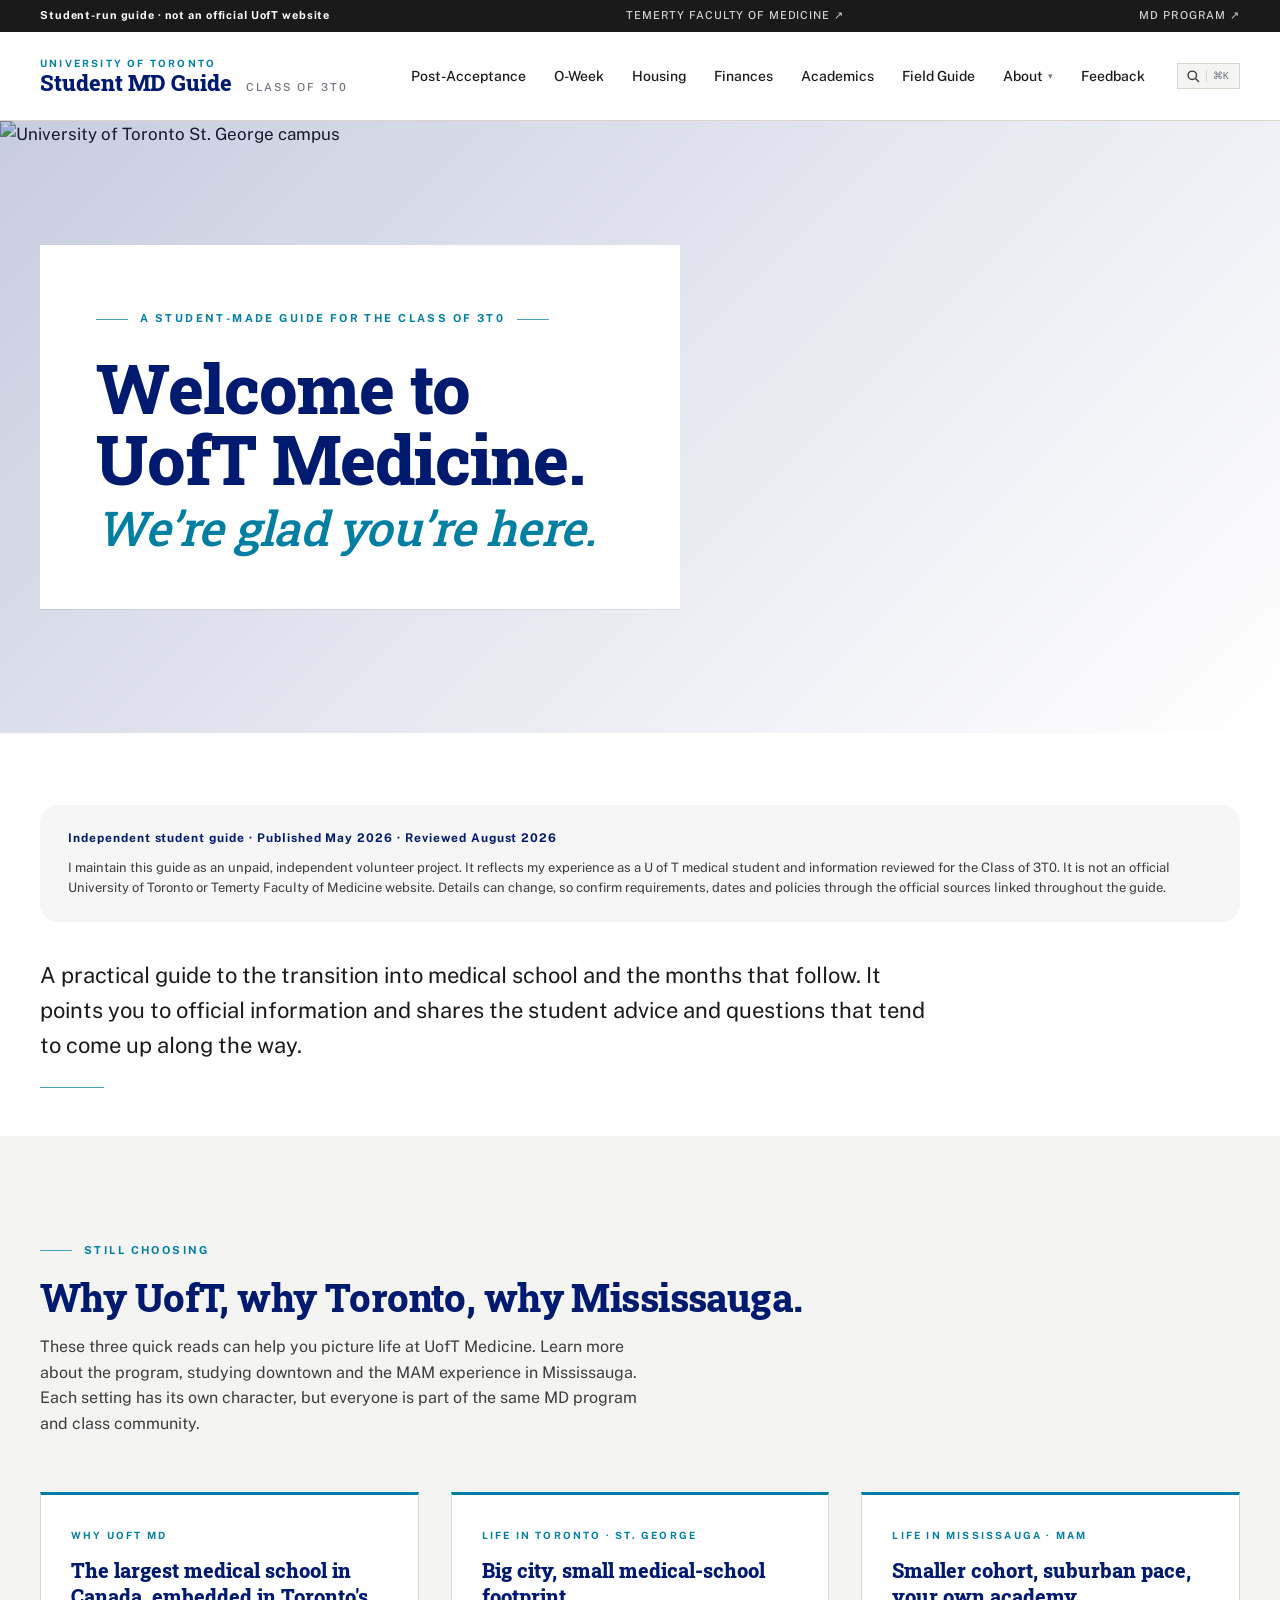
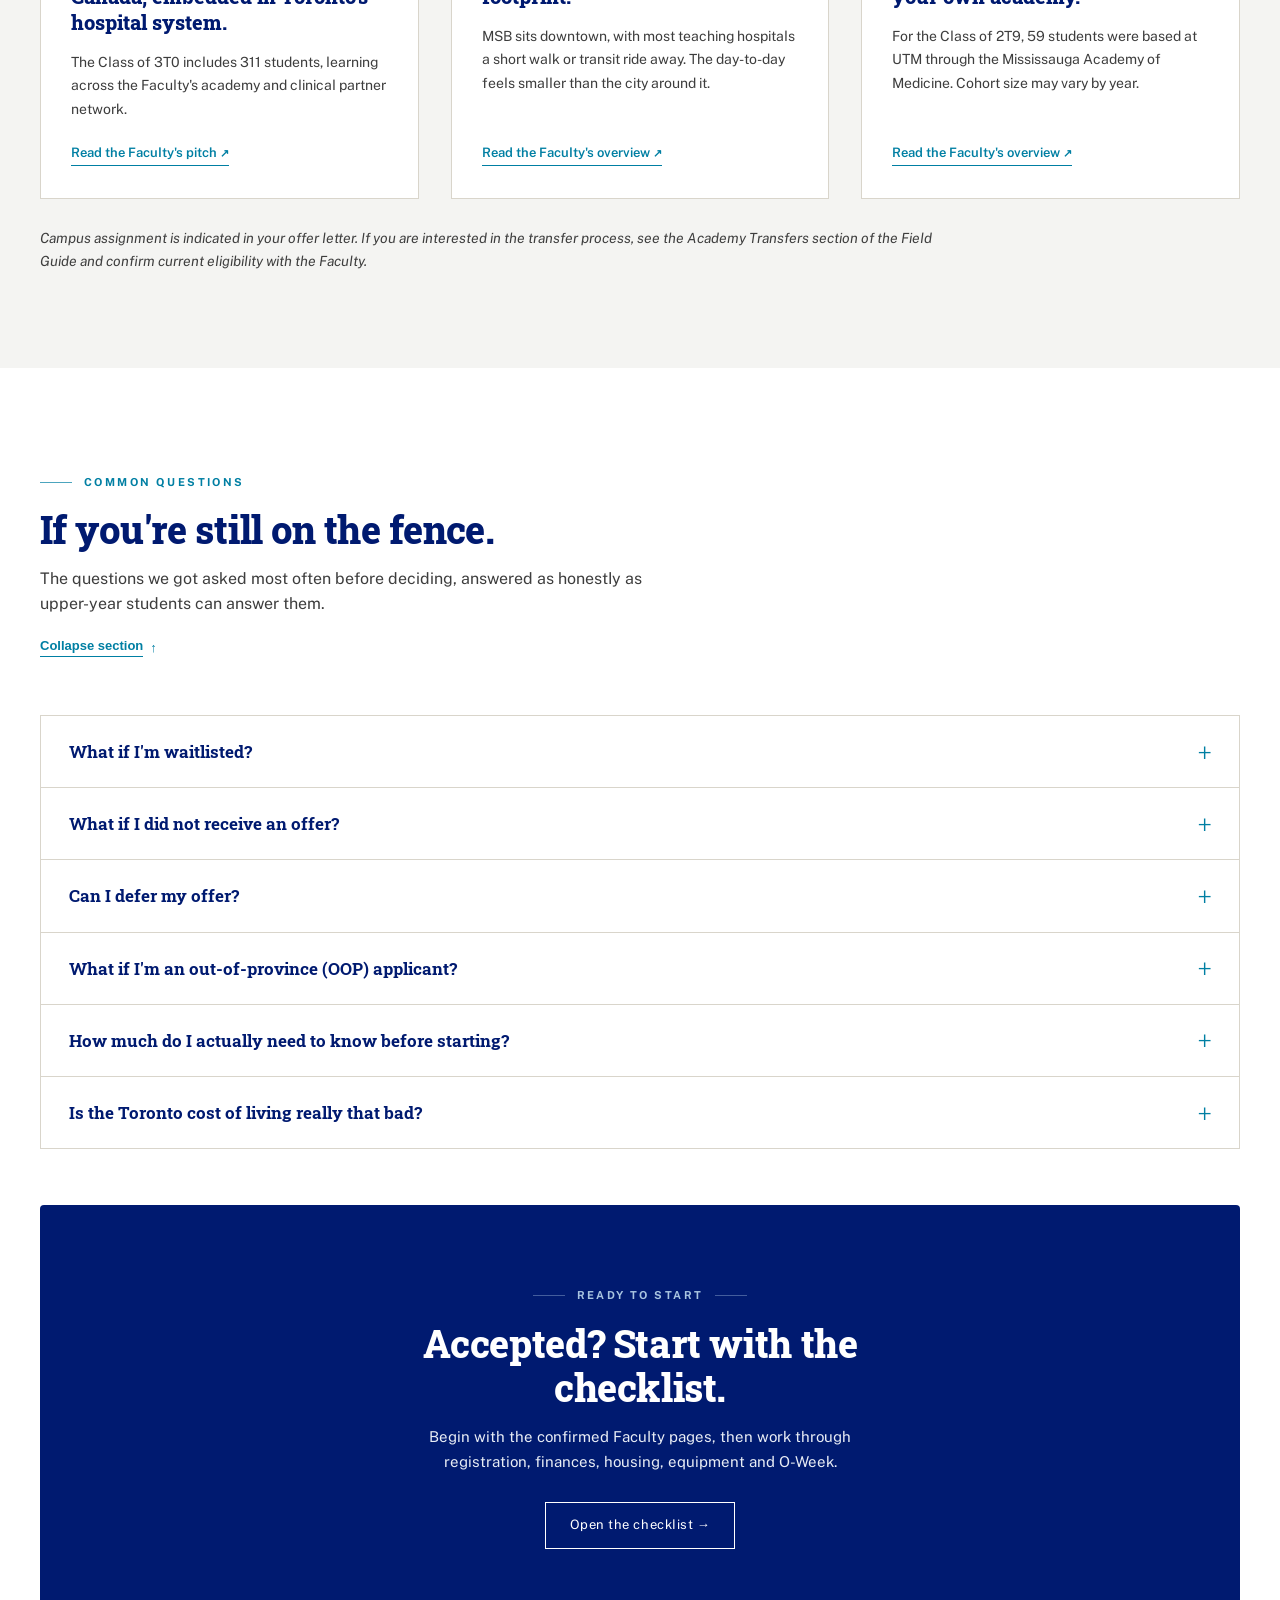
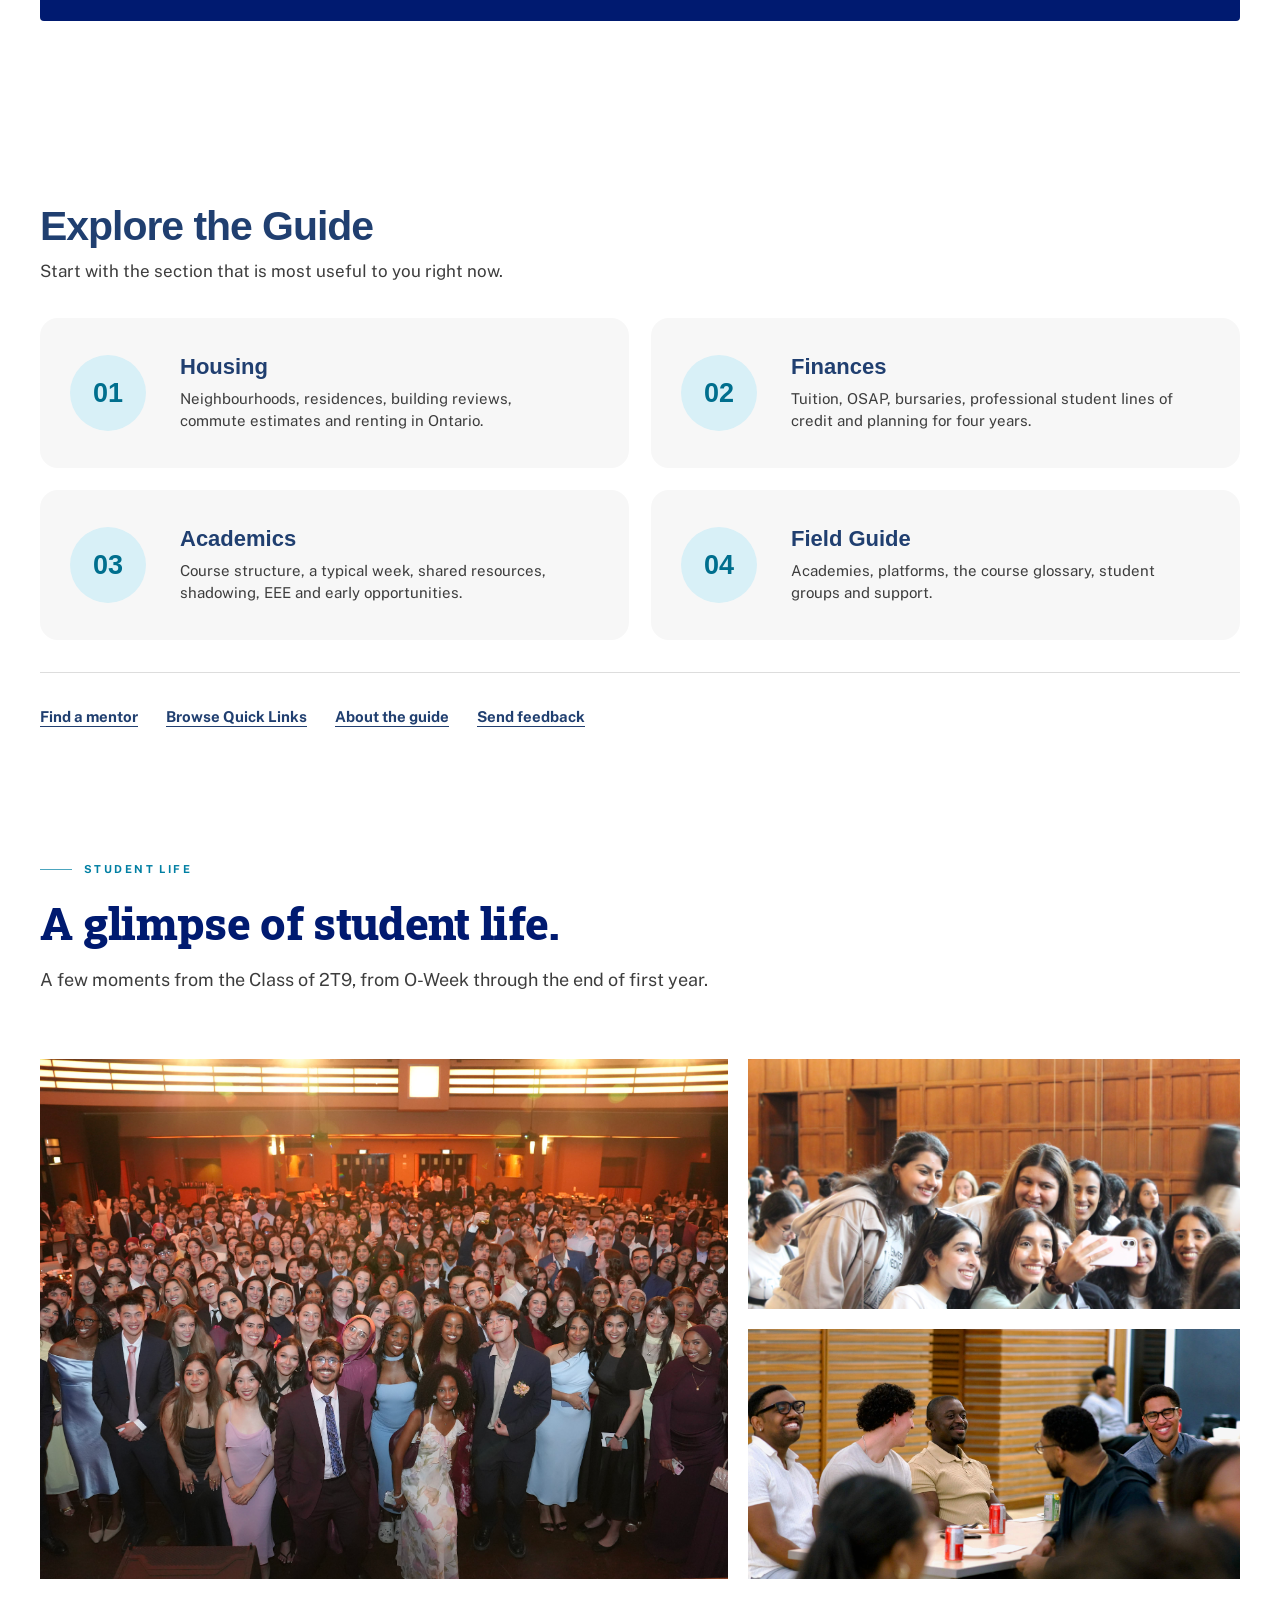
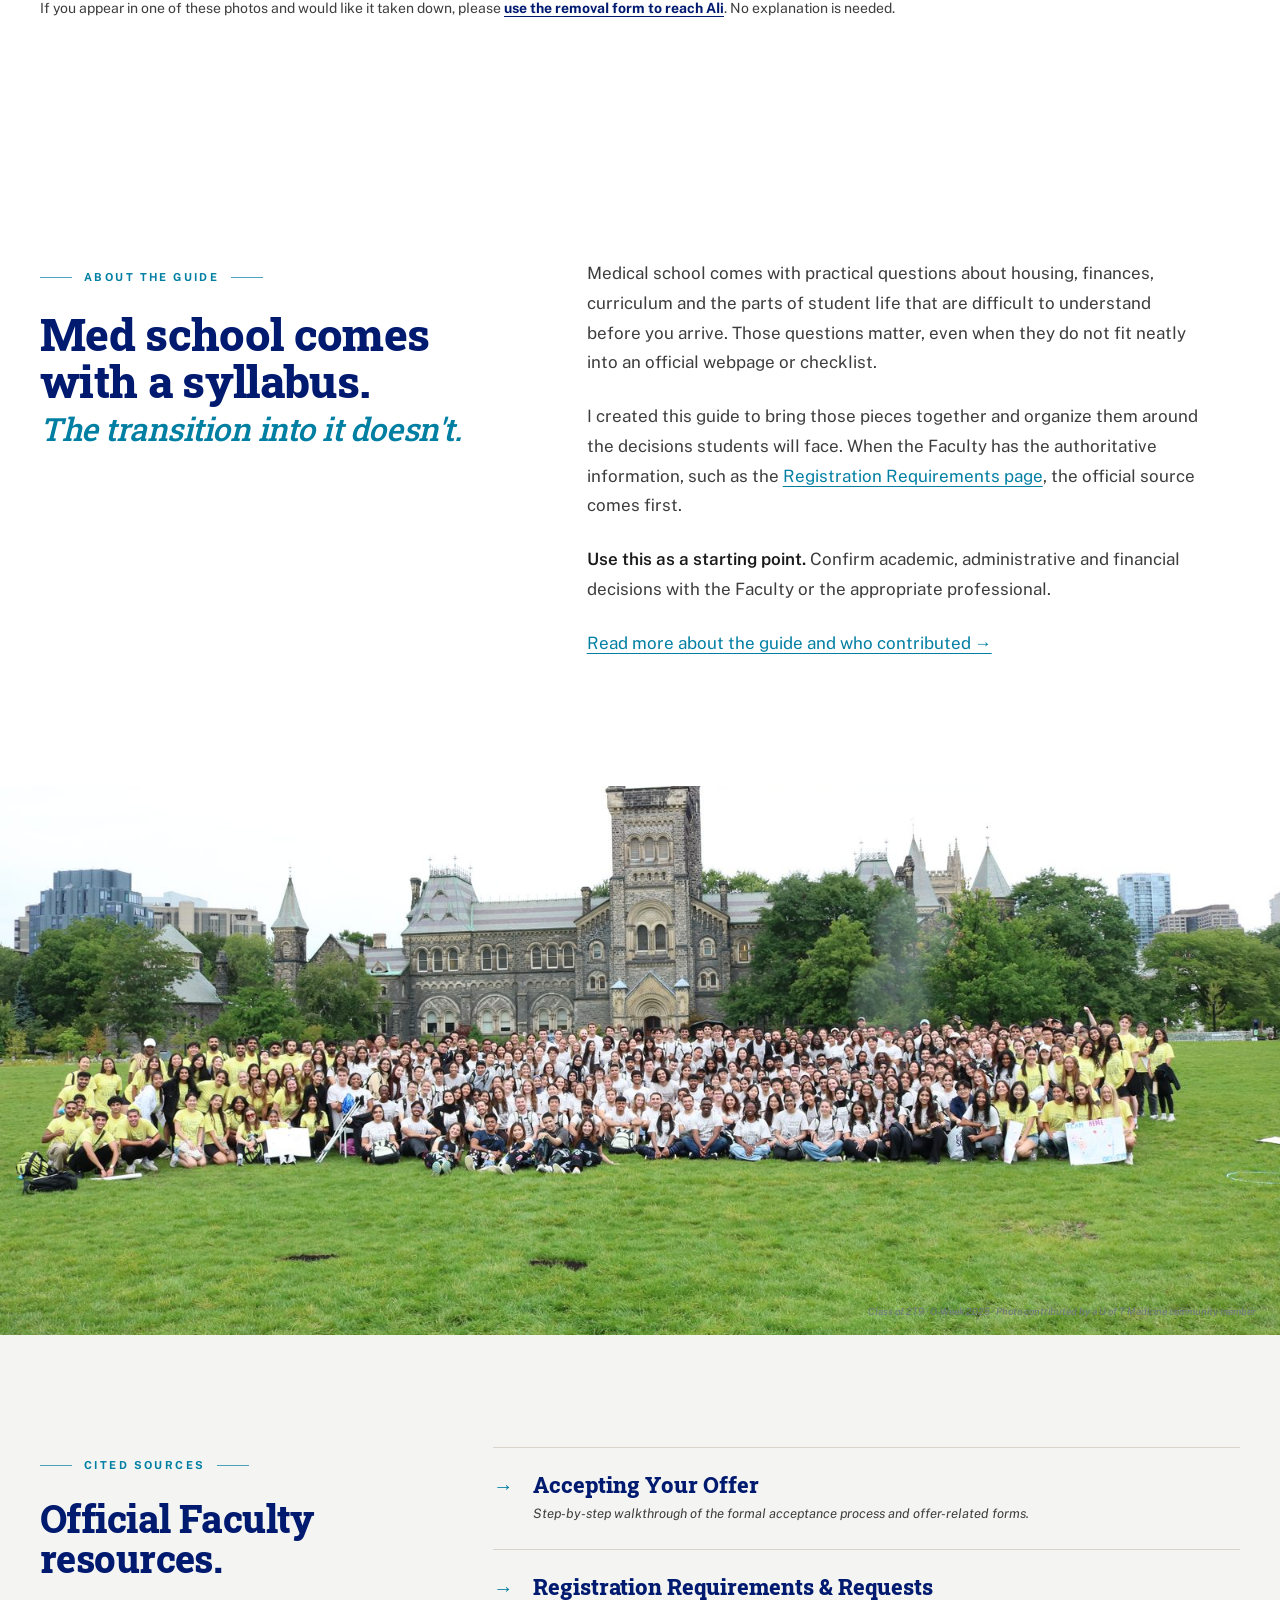
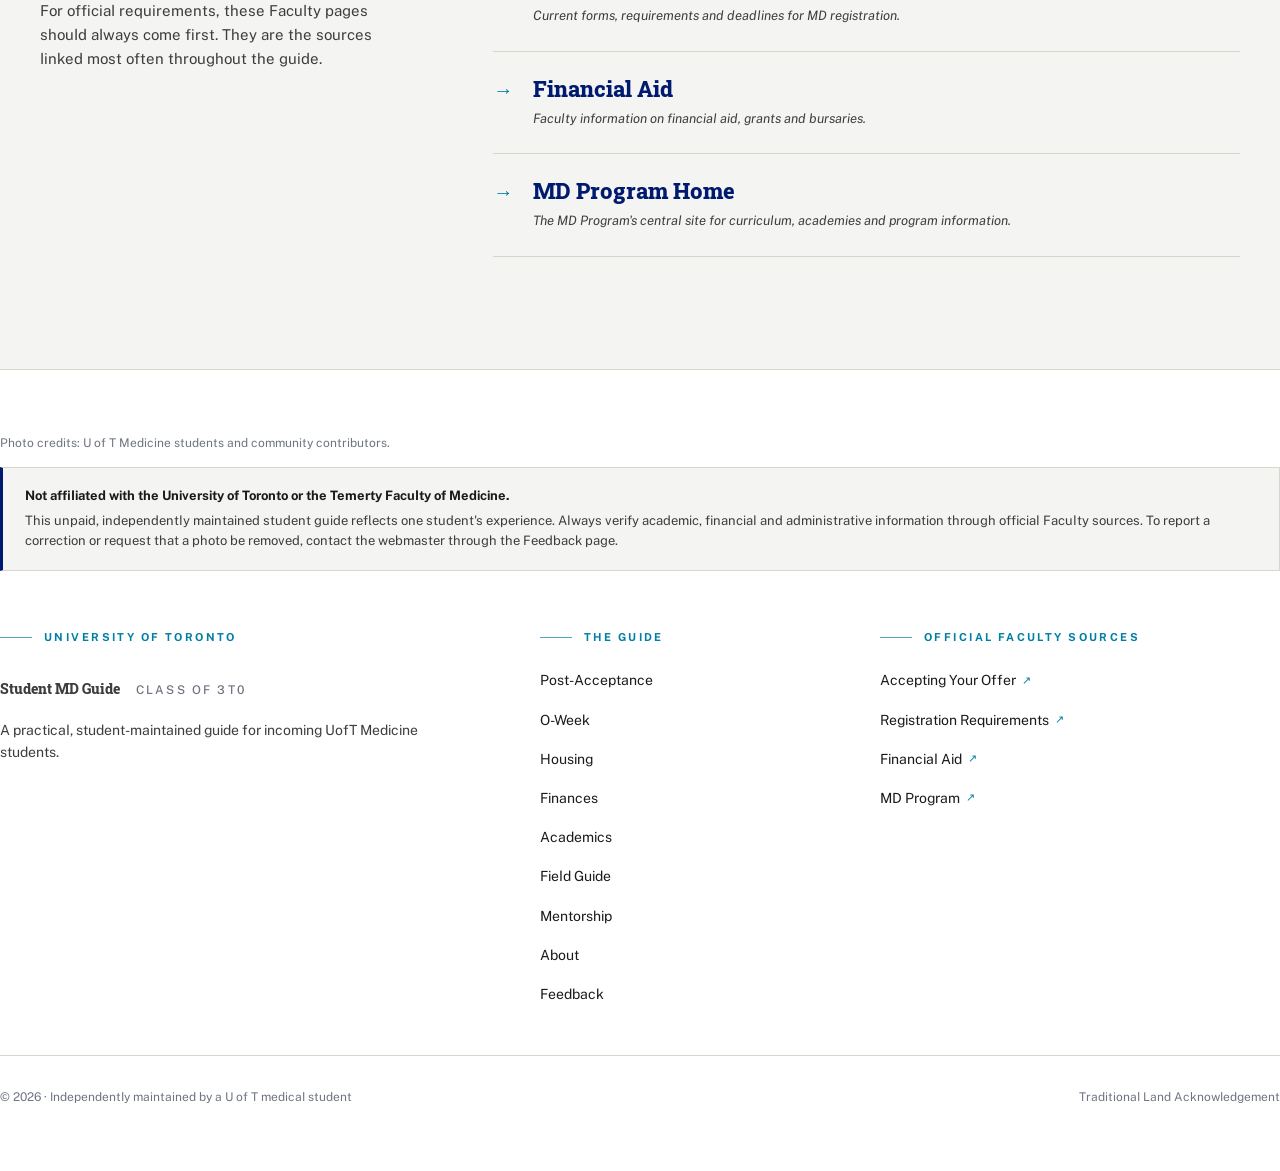
==== index.html @ 9c04f5a6 "Add files via upload" ====
<!DOCTYPE html>
<html lang="en">
<head>
<meta charset="UTF-8" />
<meta name="viewport" content="width=device-width, initial-scale=1.0" />
<title>Welcome to UofT Medicine · Student MD Guide</title>
<meta name="description" content="An independent student guide to starting medical school at the University of Toronto, with practical advice, official links and student perspectives." />
<link rel="canonical" href="https://welcomeuoftmed.ca/" />
<meta property="og:type" content="website" />
<meta property="og:site_name" content="UofT Student MD Guide" />
<meta property="og:title" content="Welcome to UofT Medicine · Student MD Guide" />
<meta property="og:description" content="Practical guidance, official links and student perspectives for incoming U of T medical students." />
<meta property="og:url" content="https://welcomeuoftmed.ca/" />
<meta property="og:image" content="https://welcomeuoftmed.ca/social-preview.jpg" />
<meta property="og:image:alt" content="University College on the University of Toronto Front Campus" />
<meta name="twitter:card" content="summary_large_image" />
<meta name="twitter:title" content="Welcome to UofT Medicine · Student MD Guide" />
<meta name="twitter:description" content="Practical guidance, official links and student perspectives for incoming U of T medical students." />
<meta name="twitter:image" content="https://welcomeuoftmed.ca/social-preview.jpg" />
<link rel="preconnect" href="https://fonts.googleapis.com" />
<link rel="preconnect" href="https://fonts.gstatic.com" crossorigin />
<link href="https://fonts.googleapis.com/css2?family=Public+Sans:wght@400;500;600;700;800;900&family=Roboto+Slab:wght@500;700;800;900&display=swap" rel="stylesheet" />
<link rel="stylesheet" href="launch-polish.css" />
<style>
  :root {
    --uoft-navy: #001A70;
    --uoft-navy-deep: #001454;
    --uoft-teal: #007FA3;
    --uoft-teal-deep: #006285;
    --ink: #1A1A1A;
    --ink-soft: #3D3D3D;
    --ink-muted: #6E7480;
    --paper: #FFFFFF;
    --paper-soft: #F4F4F2;
    --hairline: #D9D5CB;
    --hairline-soft: #ECEAE3;
  }
  * { margin: 0; padding: 0; box-sizing: border-box; }
  html { font-feature-settings: 'ss01', 'cv01', 'cv11'; }
  body {
    background: var(--paper);
    color: var(--ink);
    font-family: 'Public Sans', sans-serif;
    font-size: 17px;
    line-height: 1.6;
    -webkit-font-smoothing: antialiased;
    text-rendering: optimizeLegibility;
  }
  .font-display {
    font-family: 'Roboto Slab', Georgia, serif;
    font-weight: 800;
    letter-spacing: -0.015em;
    line-height: 1.05;
    color: var(--uoft-navy);
  }
  ::selection { background: var(--uoft-navy); color: white; }
  a { color: inherit; text-decoration: none; }
  img { display: block; max-width: 100%; }

  .container { max-width: 1280px; margin: 0 auto; padding: 0 24px; }
  @media (min-width: 768px) { .container { padding: 0 40px; } }

  /* ── Utility ribbon ── */
  .ribbon {
    background: var(--ink);
    color: white;
    font-size: 11px;
    letter-spacing: 0.08em;
  }
  .ribbon-inner {
    height: 32px;
    display: flex;
    align-items: center;
    justify-content: space-between;
  }
  .ribbon-inner > span { font-weight: 700; color: #fff; }
  @media (max-width: 620px) {
    .ribbon-inner > a { display: none; }
    .ribbon-inner { justify-content: center; text-align: center; letter-spacing: .04em; }
  }
  .ribbon a { opacity: 0.8; transition: opacity 180ms; text-transform: uppercase; font-weight: 500; }
  .ribbon a:hover { opacity: 1; }

  /* ── Header ── */
  .header {
    background: white;
    border-bottom: 1px solid var(--hairline);
    position: sticky;
    top: 0;
    z-index: 40;
  }
  .header-inner {
    height: 88px;
    display: flex;
    align-items: center;
    justify-content: space-between;
  }
  .logo {
    display: flex;
    align-items: center;
    gap: 14px;
    line-height: 1;
    text-decoration: none;
  }
  .logo-shield {
    width: 30px;
    height: 70px;
    flex-shrink: 0;
    object-fit: contain;
  }
  .logo-text { display: flex; flex-direction: column; line-height: 1; }
  .logo-eyebrow {
    font-size: 10px;
    letter-spacing: 0.22em;
    text-transform: uppercase;
    font-weight: 700;
    color: var(--uoft-teal);
  }
  .logo-mark {
    font-family: 'Roboto Slab', serif;
    font-weight: 800;
    font-size: 22px;
    color: var(--uoft-navy);
    line-height: 1;
    transition: color 180ms;
  }
  .logo:hover .logo-mark { color: var(--uoft-teal); }
  .logo-mark-row {
    display: inline-flex;
    align-items: baseline;
    gap: 14px;
    margin-top: 4px;
  }
  .logo-edition {
    font-family: 'Public Sans', sans-serif;
    font-weight: 500;
    font-size: 11px;
    letter-spacing: 0.18em;
    color: var(--ink-muted);
    text-transform: uppercase;
    line-height: 1;
  }
  .nav { display: none; gap: 22px; align-items: center; flex-wrap: wrap; justify-content: flex-end; }
  @media (min-width: 1100px) { .nav { display: flex; } }
  @media (min-width: 1100px) { .nav { gap: 28px; } }
  .nav a {
    font-size: 13px;
    font-weight: 500;
    color: var(--ink);
    transition: color 180ms;
    white-space: nowrap;
  }
  @media (min-width: 1100px) { .nav a { font-size: 14px; } }
  .nav a:hover { color: var(--uoft-teal); }
  .nav a.is-active {
    color: var(--uoft-navy);
    font-weight: 700;
    position: relative;
  }
  .nav a.is-active::after {
    content: '';
    position: absolute;
    left: 0;
    right: 0;
    bottom: -34px;
    height: 2px;
    background: var(--uoft-teal);
  }
  .mobile-nav-toggle {
    display: inline-flex;
    align-items: center;
    gap: 9px;
    padding: 9px 11px;
    border: 1px solid var(--hairline);
    background: white;
    color: var(--uoft-navy);
    cursor: pointer;
    font: inherit;
    font-size: 12px;
    font-weight: 700;
  }
  @media (min-width: 1100px) { .mobile-nav-toggle { display: none; } }
  .mobile-nav-toggle-icon {
    font-size: 16px;
    line-height: 1;
  }
  .mobile-nav {
    position: fixed;
    top: 120px;
    left: 0;
    right: 0;
    z-index: 39;
    max-height: calc(100vh - 120px);
    overflow-y: auto;
    padding: 18px 24px 28px;
    background: white;
    border-bottom: 1px solid var(--hairline);
    box-shadow: 0 16px 30px rgba(0, 26, 112, 0.1);
  }
  .mobile-nav[hidden] { display: none; }
  @media (min-width: 1100px) { .mobile-nav { display: none !important; } }
  .mobile-nav-grid {
    display: grid;
    grid-template-columns: 1fr;
    max-width: 1280px;
    margin: 0 auto;
    border-top: 1px solid var(--hairline);
  }
  @media (min-width: 640px) {
    .mobile-nav-grid { grid-template-columns: repeat(2, 1fr); }
  }
  .mobile-nav a {
    display: flex;
    align-items: center;
    justify-content: space-between;
    min-height: 48px;
    padding: 11px 4px;
    border-bottom: 1px solid var(--hairline);
    color: var(--uoft-navy);
    font-size: 14px;
    font-weight: 600;
  }
  @media (min-width: 640px) {
    .mobile-nav a:nth-child(odd) { padding-right: 18px; }
    .mobile-nav a:nth-child(even) { padding-left: 18px; border-left: 1px solid var(--hairline); }
  }
  .mobile-nav a:hover { color: var(--uoft-teal); }

  /* Dropdown nav (About → About / Mentorship) */
  .nav-dropdown {
    position: relative;
    display: flex;
    align-items: center;
  }
  .nav-dropdown-trigger {
    background: none;
    border: 0;
    padding: 0;
    margin: 0;
    font-family: inherit;
    font-size: 13px;
    font-weight: 500;
    color: var(--ink);
    cursor: pointer;
    display: inline-flex;
    align-items: center;
    gap: 5px;
    transition: color 180ms;
    white-space: nowrap;
    line-height: inherit;
  }
  @media (min-width: 1100px) { .nav-dropdown-trigger { font-size: 14px; } }
  .nav-dropdown-trigger:hover { color: var(--uoft-teal); }
  .nav-dropdown.is-active-section .nav-dropdown-trigger {
    color: var(--uoft-navy);
    font-weight: 700;
  }
  .nav-dropdown.is-active-section::after {
    content: '';
    position: absolute;
    left: 0;
    right: 18px;
    bottom: -34px;
    height: 2px;
    background: var(--uoft-teal);
  }
  .nav-dropdown-caret {
    font-size: 9px;
    color: var(--ink-muted);
    transition: transform 220ms, color 180ms;
    margin-top: 1px;
  }
  .nav-dropdown:hover .nav-dropdown-caret,
  .nav-dropdown.is-open .nav-dropdown-caret {
    transform: rotate(180deg);
    color: var(--uoft-navy);
  }

  .nav-dropdown-menu {
    position: absolute;
    top: calc(100% + 28px);
    right: 0;
    min-width: 240px;
    background: white;
    border: 1px solid var(--hairline);
    box-shadow: 0 8px 32px rgba(0, 0, 0, 0.08);
    padding: 8px;
    z-index: 50;
    opacity: 0;
    visibility: hidden;
    transform: translateY(-4px);
    transition: opacity 180ms, transform 180ms, visibility 180ms;
  }
  .nav-dropdown:hover .nav-dropdown-menu,
  .nav-dropdown:focus-within .nav-dropdown-menu,
  .nav-dropdown.is-open .nav-dropdown-menu {
    opacity: 1;
    visibility: visible;
    transform: translateY(0);
  }
  /* Hover bridge so cursor can move from trigger to menu without closing */
  .nav-dropdown::before {
    content: '';
    position: absolute;
    top: 100%;
    right: 0;
    width: 100%;
    height: 28px;
    pointer-events: none;
  }
  .nav-dropdown:hover::before,
  .nav-dropdown.is-open::before {
    pointer-events: auto;
  }
  .nav-dropdown-menu a {
    display: block;
    padding: 12px 14px;
    font-size: 13px;
    text-decoration: none;
    border-left: 2px solid transparent;
    transition: background 160ms, border-color 160ms;
  }
  .nav-dropdown-menu a:hover,
  .nav-dropdown-menu a:focus-visible {
    background: var(--paper-soft);
    border-left-color: var(--uoft-teal);
    outline: none;
  }
  .nav-dropdown-menu a.is-active {
    background: var(--paper-soft);
    border-left-color: var(--uoft-navy);
  }
  .nav-dropdown-menu a.is-active::after { display: none; }
  .nav-dropdown-label {
    display: block;
    color: var(--uoft-navy);
    font-weight: 700;
    margin-bottom: 2px;
  }
  .nav-dropdown-desc {
    display: block;
    color: var(--ink-muted);
    font-size: 11px;
    line-height: 1.4;
  }

  /* ── Eyebrow ── */
  .eyebrow {
    display: inline-flex;
    align-items: center;
    gap: 12px;
  }
  .eyebrow-rule {
    display: block;
    width: 32px;
    height: 1px;
    background: var(--uoft-teal);
    opacity: 0.7;
  }
  .eyebrow-text {
    font-size: 11px;
    letter-spacing: 0.22em;
    text-transform: uppercase;
    font-weight: 700;
    color: var(--uoft-teal);
  }
  .eyebrow.light .eyebrow-rule { background: rgba(255,255,255,0.4); }
  .eyebrow.light .eyebrow-text { color: rgba(255,255,255,0.85); }

  /* ── Buttons ── */
  .btn {
    display: inline-flex;
    align-items: center;
    justify-content: center;
    gap: 10px;
    padding: 14px 24px;
    font-family: inherit;
    font-size: 13px;
    font-weight: 700;
    letter-spacing: 0.1em;
    text-transform: uppercase;
    border: 1.5px solid transparent;
    transition: all 180ms cubic-bezier(0.2, 0.7, 0.2, 1);
    cursor: pointer;
    white-space: nowrap;
  }
  .btn-primary { background: var(--uoft-navy); color: white; border-color: var(--uoft-navy); }
  .btn-primary:hover { background: var(--uoft-navy-deep); border-color: var(--uoft-navy-deep); }
  .btn-outline { background: transparent; color: var(--uoft-navy); border-color: var(--uoft-navy); }
  .btn-outline:hover { background: var(--uoft-navy); color: white; }
  .btn-outline-light { background: transparent; color: white; border-color: white; }
  .btn-outline-light:hover { background: white; color: var(--uoft-navy); }

  /* ── Animations ── */
  @keyframes fadeUp {
    from { opacity: 0; transform: translateY(14px); }
    to { opacity: 1; transform: translateY(0); }
  }
  .fade-up { animation: fadeUp 0.85s cubic-bezier(0.2, 0.7, 0.2, 1) both; }
  .delay-1 { animation-delay: 80ms; }
  .delay-2 { animation-delay: 160ms; }
  .delay-3 { animation-delay: 240ms; }

  /* ── Hero ── */
  .hero {
    position: relative;
    width: 100%;
    height: 68vh;
    min-height: 500px;
    overflow: hidden;
  }
  .hero img {
    position: absolute;
    inset: 0;
    width: 100%;
    height: 100%;
    object-fit: cover;
  }
  .hero-tint {
    position: absolute;
    inset: 0;
    background: linear-gradient(135deg, rgba(0,26,112,0.22) 0%, rgba(0,26,112,0.08) 60%, transparent 100%);
  }
  .hero-content {
    position: absolute;
    inset: 0;
    display: flex;
    align-items: center;
  }
  .hero-content > div { width: 100%; }
  .inset-block {
    background: white;
    padding: 56px;
    max-width: 640px;
    box-shadow: 0 1px 0 rgba(0,26,112,0.08);
  }
  @media (max-width: 767px) { .inset-block { padding: 32px 28px; } }
  .hero h1 {
    font-family: 'Roboto Slab', serif;
    font-weight: 800;
    line-height: 1.05;
    letter-spacing: -0.015em;
    color: var(--uoft-navy);
    font-size: clamp(2.5rem, 5.5vw, 4.25rem);
    margin-top: 24px;
  }
  .hero h2 {
    font-family: 'Roboto Slab', serif;
    font-weight: 500;
    font-style: italic;
    color: var(--uoft-teal);
    font-size: clamp(2rem, 4vw, 3rem);
    line-height: 1.05;
    letter-spacing: -0.015em;
    margin-top: 8px;
  }

  /* ── Lede paragraph ── */
 .lede-section {
    padding: 56px 0 40px;
  }
  @media (min-width: 768px) {
    .lede-section { padding: 72px 0 48px; }
  }
  .lede {
    font-size: 20px;
    line-height: 1.6;
    color: var(--ink);
    max-width: 56rem;
  }
  @media (min-width: 768px) { .lede { font-size: 22px; } }
  .hero-disclaimer {
    display: flex;
    align-items: baseline;
    gap: 14px;
    padding: 14px 18px;
    margin-bottom: 36px;
    border-left: 3px solid var(--uoft-navy);
    background: var(--paper-soft);
    font-size: 13px;
    line-height: 1.55;
    color: var(--ink-soft);
    max-width: 56rem;
    flex-wrap: wrap;
  }
  .hero-disclaimer-label {
    font-size: 10px;
    letter-spacing: 0.18em;
    text-transform: uppercase;
    font-weight: 700;
    color: var(--uoft-navy);
    flex-shrink: 0;
  }
  .lede-section .container::after {
    content: '';
    display: block;
    width: 64px;
    height: 1px;
    background: var(--uoft-teal);
    margin-top: 24px;
    opacity: 0.7;
  }

  /* ── Section tiles (4-up) ── */
  /* CTA solid block — no photo variant */
  .cta-solid {
    background: var(--uoft-navy);
    padding: 56px 32px;
    text-align: center;
    border-radius: 4px;
  }
  @media (min-width: 768px) {
    .cta-solid { padding: 72px 48px; }
  }
  .cta-solid .eyebrow-text {
    color: #a8c4e0;
  }
  .cta-solid .eyebrow-rule {
    background: #a8c4e0;
    opacity: 0.4;
  }
  .cta-solid h2 {
    font-family: 'Roboto Slab', serif;
    font-weight: 800;
    color: white;
    font-size: clamp(1.75rem, 3vw, 2.5rem);
    line-height: 1.15;
    letter-spacing: -0.01em;
    margin: 16px auto 16px;
    max-width: 520px;
  }
  .cta-solid p {
    font-size: 15px;
    line-height: 1.65;
    color: #e8edf5;
    margin: 0 auto 28px;
    max-width: 480px;
  }
  .cta-solid .btn-outline-light {
    display: inline-flex;
    align-items: center;
    gap: 8px;
    padding: 12px 24px;
    border: 1px solid white;
    color: white;
    text-decoration: none;
    font-size: 13px;
    letter-spacing: 0.04em;
    transition: background 180ms;
  }
  .cta-solid .btn-outline-light:hover {
    background: rgba(255, 255, 255, 0.1);
  }

  .tiles-section {
    padding: 80px 0;
    background: var(--paper-soft);
  }
  @media (min-width: 768px) { .tiles-section { padding: 112px 0; } }
  .tiles-header {
    text-align: center;
    margin-bottom: 64px;
  }
  @media (min-width: 768px) { .tiles-header { margin-bottom: 80px; } }
  .tiles-header h2 {
    font-family: 'Roboto Slab', serif;
    font-weight: 800;
    color: var(--uoft-navy);
    font-size: clamp(2rem, 3.5vw, 3rem);
    line-height: 1.05;
    letter-spacing: -0.015em;
    margin-top: 20px;
  }
  .tiles-grid {
    display: grid;
    grid-template-columns: 1fr;
    gap: 8px;
  }
  @media (min-width: 640px) { .tiles-grid { grid-template-columns: 1fr 1fr; } }
  @media (min-width: 1024px) { .tiles-grid { grid-template-columns: repeat(2, 1fr); } }
  .tile {
    display: flex;
    flex-direction: column;
    gap: 20px;
    padding: 28px 24px 32px;
    background: white;
    border: 1px solid var(--hairline);
    text-decoration: none;
    color: inherit;
    transition: border-color 180ms, transform 180ms;
    min-height: 200px;
    position: relative;
  }
  .tile:hover {
    border-color: var(--uoft-teal);
  }
  .tile:hover .tile-arrow {
    transform: translateX(4px);
  }
  .tile-num {
    font-family: 'Roboto Slab', serif;
    font-weight: 800;
    font-size: 44px;
    color: var(--uoft-teal);
    line-height: 1;
  }
  .tile-body {
    flex: 1;
    display: flex;
    flex-direction: column;
    gap: 6px;
  }
  .tile-label {
    font-family: 'Roboto Slab', serif;
    font-weight: 700;
    font-size: 17px;
    color: var(--uoft-navy);
    line-height: 1.2;
    letter-spacing: 0;
    text-transform: none;
    margin: 0;
  }
  .tile-desc {
    font-size: 13px;
    line-height: 1.55;
    color: var(--ink-soft);
    margin: 0;
  }
  .tile-arrow {
    position: absolute;
    top: 28px;
    right: 24px;
    color: var(--ink-muted);
    font-size: 18px;
    transition: transform 180ms;
  }
  .tiles-secondary {
    display: grid;
    grid-template-columns: 1fr;
    margin-top: 18px;
    border: 1px solid var(--hairline);
    background: white;
  }
  @media (min-width: 640px) {
    .tiles-secondary { grid-template-columns: repeat(2, 1fr); }
  }
  @media (min-width: 1024px) {
    .tiles-secondary { grid-template-columns: repeat(4, 1fr); }
  }
  .tiles-secondary-link {
    display: flex;
    align-items: center;
    justify-content: space-between;
    gap: 12px;
    min-height: 68px;
    padding: 15px 18px;
    border-bottom: 1px solid var(--hairline);
    color: var(--uoft-navy);
    font-size: 13px;
    font-weight: 700;
    transition: background 180ms, color 180ms;
  }
  @media (min-width: 640px) {
    .tiles-secondary-link { border-right: 1px solid var(--hairline); }
  }
  @media (min-width: 1024px) {
    .tiles-secondary-link { border-bottom: 0; }
    .tiles-secondary-link:last-child { border-right: 0; }
  }
  .tiles-secondary-link:hover {
    background: var(--paper-soft);
    color: var(--uoft-teal);
  }
  .tiles-secondary-arrow {
    color: var(--uoft-teal);
    font-size: 16px;
  }
  /* Wider About card spans 2 columns on desktop */
  @media (min-width: 1024px) {
    .tile-about {
      grid-column: span 2;
      flex-direction: row;
      align-items: center;
      gap: 32px;
    }
    .tile-about .tile-num {
      font-size: 56px;
    }
    .tile-about .tile-body {
      flex: 1;
    }
  }

  /* ── Full-bleed image break ── */
  .image-break {
    position: relative;
    width: 100%;
    overflow: hidden;
  }
  .placeholder {
    position: relative;
    width: 100%;
    background: var(--paper-soft);
    border: 1px dashed rgba(0, 26, 112, 0.25);
    display: flex;
    align-items: center;
    justify-content: center;
    overflow: hidden;
  }
  .placeholder.hero-aspect { aspect-ratio: 21 / 9; }
  .placeholder.video-aspect { aspect-ratio: 16 / 9; }
  .placeholder.square-aspect { aspect-ratio: 1 / 1; }
  .placeholder-stripe {
    position: absolute;
    inset: 0;
    background-image: repeating-linear-gradient(45deg, var(--uoft-navy) 0, var(--uoft-navy) 1px, transparent 1px, transparent 16px);
    opacity: 0.03;
  }
  .placeholder-content {
    position: relative;
    z-index: 1;
    display: flex;
    flex-direction: column;
    align-items: center;
    gap: 12px;
    text-align: center;
    padding: 40px;
  }
  .placeholder-icon {
    width: 24px;
    height: 24px;
    color: var(--uoft-navy);
  }
  .placeholder-kind {
    font-size: 10px;
    letter-spacing: 0.22em;
    text-transform: uppercase;
    font-weight: 700;
    color: var(--uoft-teal);
  }
  .placeholder-label {
    font-size: 13px;
    line-height: 1.55;
    max-width: 28rem;
    color: var(--ink-soft);
  }
  .image-break .credit {
    position: absolute;
    bottom: 16px;
    right: 24px;
    font-size: 10px;
    font-style: italic;
    color: var(--ink-muted);
  }

  /* ── Essay block ── */
  .essay-section { padding: 96px 0; }
  @media (min-width: 768px) { .essay-section { padding: 128px 0; } }
  .essay-grid { display: grid; gap: 40px; }
  @media (min-width: 768px) { .essay-grid { grid-template-columns: 5fr 7fr; gap: 80px; } }
  .essay-head h2 {
    font-family: 'Roboto Slab', serif;
    font-weight: 800;
    color: var(--uoft-navy);
    font-size: clamp(2rem, 3.5vw, 2.875rem);
    line-height: 1.05;
    letter-spacing: -0.015em;
    margin-top: 24px;
  }
  .essay-head h3 {
    font-family: 'Roboto Slab', serif;
    font-weight: 500;
    font-style: italic;
    color: var(--uoft-teal);
    font-size: clamp(1.5rem, 2.5vw, 2rem);
    line-height: 1.05;
    letter-spacing: -0.015em;
    margin-top: 8px;
  }
  .prose-content p {
    font-size: 17px;
    line-height: 1.75;
    color: var(--ink-soft);
    margin-bottom: 24px;
    max-width: 62ch;
  }
  .prose-content p:last-child { margin-bottom: 0; }
  .prose-content strong { color: var(--ink); font-weight: 600; }
  .prose-content a {
    color: var(--uoft-teal);
    text-decoration: underline;
    text-decoration-thickness: 1px;
    text-underline-offset: 4px;
    transition: all 180ms;
  }
  .prose-content a:hover { color: var(--uoft-teal-deep); text-decoration-thickness: 2px; }

  /* ── Resources stripe ── */
  .resources-section {
    padding: 80px 0;
    background: var(--paper-soft);
  }
  @media (min-width: 768px) { .resources-section { padding: 112px 0; } }
  .resources-grid { display: grid; gap: 40px; }
  @media (min-width: 768px) { .resources-grid { grid-template-columns: 4fr 8fr; gap: 80px; } }
  .resources-head h2 {
    font-family: 'Roboto Slab', serif;
    font-weight: 800;
    color: var(--uoft-navy);
    font-size: clamp(1.75rem, 3vw, 2.5rem);
    line-height: 1.05;
    letter-spacing: -0.015em;
    margin-top: 24px;
  }
  .resources-head p {
    margin-top: 20px;
    font-size: 15px;
    line-height: 1.6;
    color: var(--ink-soft);
    max-width: 24rem;
  }
  .resource-list {
    border-top: 1px solid var(--hairline);
  }
  .resource-link {
    display: grid;
    grid-template-columns: auto 1fr;
    gap: 20px;
    padding: 24px 0;
    border-bottom: 1px solid var(--hairline);
    align-items: start;
    transition: padding 220ms cubic-bezier(0.2, 0.7, 0.2, 1);
  }
  .resource-link:hover { padding-left: 12px; }
  .resource-arrow {
    color: var(--uoft-teal);
    font-weight: 700;
    font-size: 20px;
    line-height: 1.4;
    transition: color 180ms;
  }
  .resource-link:hover .resource-arrow { color: var(--uoft-navy); }
  .resource-title {
    font-family: 'Roboto Slab', serif;
    font-weight: 800;
    font-size: 20px;
    color: var(--uoft-navy);
    line-height: 1.2;
    margin-bottom: 6px;
    transition: color 180ms;
  }
  @media (min-width: 768px) { .resource-title { font-size: 22px; } }
  .resource-link:hover .resource-title { color: var(--uoft-teal); }
  .resource-note {
    font-size: 13px;
    font-style: italic;
    color: var(--ink-soft);
    margin-top: 6px;
  }

  /* ── Cohort section ── */
  .cohort-section {
    padding: 24px 0 80px;
  }
  @media (min-width: 768px) { .cohort-section { padding: 32px 0 112px; } }
  .cohort-header {
    margin-bottom: 48px;
    max-width: 56rem;
  }
  @media (min-width: 768px) { .cohort-header { margin-bottom: 64px; } }
  .cohort-header h2 {
    font-family: 'Roboto Slab', serif;
    font-weight: 800;
    color: var(--uoft-navy);
    font-size: clamp(2rem, 3.5vw, 3rem);
    line-height: 1.05;
    letter-spacing: -0.015em;
    margin-top: 20px;
  }
  .cohort-lede {
    margin-top: 20px;
    font-size: 18px;
    line-height: 1.6;
    color: var(--ink-soft);
    max-width: 44rem;
  }
  .cohort-grid {
    display: grid;
    grid-template-columns: 1fr;
    gap: 16px;
  }
  @media (min-width: 768px) {
    .cohort-grid {
      grid-template-columns: 7fr 5fr;
      gap: 20px;
      align-items: stretch;
    }
  }
  .cohort-large { display: flex; }
  .cohort-large > .placeholder { width: 100%; }
  .cohort-stack {
    display: grid;
    grid-template-columns: 1fr 1fr;
    gap: 16px;
  }
  @media (min-width: 768px) {
    .cohort-stack {
      grid-template-columns: 1fr;
      grid-template-rows: 1fr 1fr;
      gap: 20px;
    }
  }
  .cohort-aspect-large { aspect-ratio: 4 / 3; width: 100%; }
  @media (min-width: 768px) {
    .cohort-aspect-large { aspect-ratio: auto; height: 100%; min-height: 520px; }
  }
  .cohort-aspect-small { aspect-ratio: 4 / 3; width: 100%; }
  @media (min-width: 768px) {
    .cohort-aspect-small { aspect-ratio: auto; height: 100%; }
  }
  /* Full-bleed cohort photo (replaces .placeholder.hero-aspect) */
  .image-break-photo {
    margin: 0;
    aspect-ratio: 21 / 9;
    width: 100%;
    overflow: hidden;
    background: var(--paper-soft);
  }
  .image-break-photo img {
    width: 100%;
    height: 100%;
    object-fit: cover;
    object-position: center 70%;
    display: block;
  }

  /* ── CTA pair ── */
  .cta-section { padding: 80px 0; }
  @media (min-width: 768px) { .cta-section { padding: 112px 0; } }
  .cta-grid {
    display: grid;
    grid-template-columns: 1fr;
    align-items: stretch;
  }
  @media (min-width: 768px) { .cta-grid { grid-template-columns: 1fr 1fr; } }
  .cta-text-panel {
    background: var(--uoft-navy);
    padding: 48px 40px;
    display: flex;
    flex-direction: column;
    justify-content: center;
    color: white;
  }
  @media (min-width: 768px) { .cta-text-panel { padding: 64px; } }
  .cta-text-panel h2 {
    font-family: 'Roboto Slab', serif;
    font-weight: 800;
    color: white;
    font-size: clamp(1.875rem, 3vw, 2.5rem);
    line-height: 1.05;
    letter-spacing: -0.015em;
    margin-top: 24px;
  }
  .cta-text-panel p {
    margin-top: 20px;
    font-size: 16px;
    line-height: 1.6;
    color: rgba(255,255,255,0.85);
  }
  .cta-text-panel .btn {
    margin-top: 32px;
    align-self: flex-start;
  }

  /* ── Footer ── */
  .footer {
    border-top: 1px solid var(--hairline);
    margin-top: 0;
    background: var(--paper);
  }
  .footer-inner { padding: 64px 0; }
  .footer-disclaimer {
    border: 1px solid var(--hairline);
    border-left: 3px solid var(--uoft-navy);
    padding: 18px 22px;
    margin-bottom: 48px;
    font-size: 13px;
    line-height: 1.6;
    color: var(--ink-soft);
    background: var(--paper-soft);
  }
  .footer-disclaimer strong {
    display: block;
    color: var(--ink);
    font-weight: 700;
    margin-bottom: 4px;
    font-size: 13px;
  }
  .footer-grid {
    display: grid;
    grid-template-columns: 1fr;
    gap: 40px;
    padding-bottom: 48px;
  }
  @media (min-width: 768px) {
    .footer-grid {
      grid-template-columns: 5fr 3fr 4fr;
    }
  }
  .footer-brand-mark {
    font-family: 'Roboto Slab', serif;
    font-weight: 800;
    font-size: 28px;
    color: var(--uoft-navy);
    line-height: 1.2;
    display: flex;
    align-items: baseline;
    gap: 16px;
    flex-wrap: wrap;
  }
  .footer-brand-edition {
    font-family: 'Public Sans', sans-serif;
    font-weight: 500;
    font-size: 12px;
    letter-spacing: 0.18em;
    color: var(--ink-muted);
    text-transform: uppercase;
    line-height: 1;
  }
  .footer-brand p {
    margin-top: 20px;
    font-size: 14px;
    line-height: 1.55;
    color: var(--ink-soft);
    max-width: 28rem;
  }
  .footer-col-eyebrow { margin-bottom: 20px; }
  .footer ul { list-style: none; display: flex; flex-direction: column; gap: 12px; }
  .footer ul a {
    font-size: 14px;
    color: var(--ink);
    transition: color 180ms;
    display: inline-flex;
    align-items: center;
    gap: 6px;
  }
  .footer ul a:hover { color: var(--uoft-teal); }
  .footer-ext { font-size: 11px; color: var(--uoft-teal); }
  .footer-bottom {
    padding-top: 32px;
    border-top: 1px solid var(--hairline);
    display: flex;
    flex-direction: column;
    justify-content: space-between;
    gap: 16px;
  }
  @media (min-width: 768px) { .footer-bottom { flex-direction: row; } }
  .footer-bottom * { font-size: 12px; color: var(--ink-muted); }
  .footer-bottom a:hover { color: var(--uoft-teal); }

  /* ────────────────────────────────────────────────────────
     INNER PAGE PATTERNS — shared across Post-Acceptance,
     Housing, Finances, Handbook, Feedback
     ──────────────────────────────────────────────────────── */

  /* Page hero — smaller, banded version of the homepage hero */
  .page-hero {
    background: var(--paper);
    padding: 56px 0 40px;
    border-bottom: 1px solid var(--hairline);
  }
  @media (min-width: 768px) {
    .page-hero { padding: 80px 0 56px; }
  }
  .page-hero-grid {
    display: grid;
    gap: 32px;
    grid-template-columns: 1fr;
  }
  @media (min-width: 768px) {
    .page-hero-grid {
      grid-template-columns: 7fr 5fr;
      gap: 64px;
      align-items: end;
    }
  }
  .page-hero h1 {
    font-family: 'Roboto Slab', serif;
    font-weight: 800;
    color: var(--uoft-navy);
    font-size: clamp(2rem, 4vw, 3.5rem);
    line-height: 1.05;
    letter-spacing: -0.015em;
    margin-top: 20px;
  }
  .page-hero-lede {
    margin-top: 24px;
    font-size: 17px;
    line-height: 1.6;
    color: var(--ink-soft);
    max-width: 38rem;
  }
  .page-hero-meta {
    border-left: 2px solid var(--uoft-teal);
    padding-left: 20px;
    font-size: 13px;
    line-height: 1.55;
    color: var(--ink-soft);
  }
  .page-hero-meta strong {
    display: block;
    font-size: 11px;
    letter-spacing: 0.18em;
    text-transform: uppercase;
    font-weight: 700;
    color: var(--uoft-teal);
    margin-bottom: 6px;
  }
  .page-hero-meta + .page-hero-meta {
    margin-top: 24px;
  }

  /* Shared section block */
  .section {
    padding: 64px 0;
  }
  @media (min-width: 768px) { .section { padding: 96px 0; } }
  .section-tight { padding: 48px 0; }
  @media (min-width: 768px) { .section-tight { padding: 64px 0; } }
  .section-soft { background: var(--paper-soft); }

  /* ── Sidebar TOC (Handbook + Finances) ──
     The TOC floats in the viewport gutter to the RIGHT of the 1280px content
     max-width. It only appears when there's enough gutter to clear the content,
     so it never overlaps text. Below that threshold, the inline .toc-mobile
     block at the top of the page-hero is used instead. */
  .has-toc { position: relative; }
  .toc-sidebar {
    display: none;
  }
  /* Show only when viewport is wide enough that content (1280px) + TOC (220px)
     + 48px breathing room can all fit. 1280 + 220 + 48 = 1548. */
  @media (min-width: 1548px) {
    .toc-sidebar {
      display: block;
      position: fixed;
      top: 120px;
      /* Sit just outside the content column on the right */
      left: calc(50% + 640px + 24px);
      width: 220px;
      z-index: 30;
      max-height: calc(100vh - 160px);
      overflow-y: auto;
    }
    .toc-sidebar-inner {
      border-left: 1px solid var(--hairline);
      padding: 4px 0 4px 18px;
    }
    .toc-eyebrow {
      font-size: 10px;
      letter-spacing: 0.22em;
      text-transform: uppercase;
      font-weight: 700;
      color: var(--uoft-teal);
      margin-bottom: 14px;
    }
    .toc-sidebar ul {
      list-style: none;
      display: flex;
      flex-direction: column;
      gap: 10px;
    }
    .toc-sidebar a {
      display: block;
      font-size: 13px;
      line-height: 1.45;
      color: var(--ink-muted);
      transition: color 180ms;
      padding: 2px 0;
      border-left: 2px solid transparent;
      margin-left: -20px;
      padding-left: 18px;
    }
    .toc-sidebar a:hover { color: var(--uoft-navy); }
    .toc-sidebar a.is-active {
      color: var(--uoft-navy);
      font-weight: 600;
      border-left-color: var(--uoft-navy);
    }
    /* Hide the inline mobile TOC when the sidebar is showing */
    .toc-mobile { display: none; }
  }
  /* Mobile/tablet: inline TOC at top of page-hero */
  .toc-mobile {
    display: block;
    margin-top: 24px;
    padding: 16px 18px;
    border: 1px solid var(--hairline);
    background: var(--paper-soft);
  }
  @media (min-width: 1100px) { .toc-mobile { display: none; } }
  .toc-mobile-eyebrow {
    font-size: 10px;
    letter-spacing: 0.22em;
    text-transform: uppercase;
    font-weight: 700;
    color: var(--uoft-teal);
    margin-bottom: 12px;
  }
  .toc-mobile ol {
    list-style: none;
    display: grid;
    grid-template-columns: 1fr;
    gap: 8px;
    counter-reset: toc;
  }
  @media (min-width: 600px) { .toc-mobile ol { grid-template-columns: 1fr 1fr; } }
  .toc-mobile li { counter-increment: toc; }
  .toc-mobile a {
    display: flex;
    gap: 10px;
    font-size: 14px;
    color: var(--ink);
    padding: 4px 0;
    transition: color 180ms;
  }
  .toc-mobile a::before {
    content: counter(toc, decimal-leading-zero);
    font-size: 10px;
    color: var(--uoft-teal);
    font-weight: 700;
    letter-spacing: 0.1em;
    padding-top: 4px;
  }
  .toc-mobile a:hover { color: var(--uoft-teal); }
  /* Anchor offset for sticky header */
  .has-toc [id] { scroll-margin-top: 100px; }

  .section-header {
    margin-bottom: 40px;
    max-width: 56rem;
  }
  @media (min-width: 768px) { .section-header { margin-bottom: 56px; } }
  .section-header h2 {
    font-family: 'Roboto Slab', serif;
    font-weight: 800;
    color: var(--uoft-navy);
    font-size: clamp(1.75rem, 3vw, 2.5rem);
    line-height: 1.1;
    letter-spacing: -0.015em;
    margin-top: 16px;
  }
  .section-header p {
    margin-top: 16px;
    font-size: 16px;
    line-height: 1.6;
    color: var(--ink-soft);
    max-width: 38rem;
  }

  /* Phase / numbered block */
  .phase {
    display: grid;
    grid-template-columns: 1fr;
    gap: 24px;
    padding: 40px 0;
    border-top: 1px solid var(--hairline);
  }
  @media (min-width: 768px) {
    .phase {
      grid-template-columns: 200px 1fr;
      gap: 48px;
      padding: 56px 0;
    }
  }
  .phase-number {
    font-family: 'Roboto Slab', serif;
    font-weight: 800;
    font-size: 64px;
    color: var(--uoft-navy);
    line-height: 1;
    font-feature-settings: 'tnum';
  }
  .phase-meta {
    margin-top: 16px;
  }
  .phase-meta-eyebrow {
    font-size: 11px;
    letter-spacing: 0.18em;
    text-transform: uppercase;
    font-weight: 700;
    color: var(--uoft-teal);
    margin-bottom: 6px;
  }
  .phase-meta h3 {
    font-family: 'Roboto Slab', serif;
    font-weight: 700;
    font-size: 22px;
    color: var(--uoft-navy);
    line-height: 1.2;
  }
  .phase-meta-desc {
    font-size: 14px;
    color: var(--ink-soft);
    margin-top: 8px;
    line-height: 1.55;
  }
  .phase-items {
    display: flex;
    flex-direction: column;
    gap: 0;
  }

  /* Checklist item — flat list-row style */
  .checklist-item {
    display: grid;
    grid-template-columns: 24px 1fr;
    gap: 16px;
    padding: 20px 0;
    border-top: 1px solid var(--hairline-soft);
    align-items: start;
  }
  .checklist-item:first-child { border-top: none; padding-top: 0; }
  .checklist-marker {
    width: 18px;
    height: 18px;
    border: 1.5px solid var(--uoft-navy);
    margin-top: 4px;
    position: relative;
  }
  .checklist-item.important .checklist-marker {
    background: var(--uoft-teal);
    border-color: var(--uoft-teal);
  }
  .checklist-item.milestone {
    background: var(--paper-soft);
    border-left: 3px solid var(--uoft-navy);
    padding: 18px 22px !important;
    border-top: 0 !important;
    margin-top: 8px;
  }
  .checklist-item.milestone .checklist-marker {
    background: var(--uoft-navy);
    border-color: var(--uoft-navy);
  }
  .milestone-tag {
    font-size: 9px;
    letter-spacing: 0.22em;
    text-transform: uppercase;
    font-weight: 700;
    color: white;
    background: var(--uoft-navy);
    padding: 3px 7px 2px;
    line-height: 1;
  }
  .checklist-sublist {
    list-style: none;
    margin-top: 10px;
    display: flex;
    flex-direction: column;
    gap: 4px;
  }
  .checklist-sublist li {
    font-size: 14px;
    line-height: 1.5;
    color: var(--ink-soft);
    padding-left: 16px;
    position: relative;
  }
  .checklist-sublist li::before {
    content: '✓';
    position: absolute;
    left: 0;
    top: 0;
    color: var(--uoft-teal);
    font-weight: 700;
    font-size: 12px;
  }

  /* Facebook groups list (Post-Acceptance) */
  .fb-groups-list {
    list-style: none;
    margin-top: 12px;
    display: flex;
    flex-direction: column;
    gap: 10px;
  }
  .fb-groups-list li {
    font-size: 14px;
    line-height: 1.55;
    color: var(--ink-soft);
    padding-left: 18px;
    position: relative;
  }
  .fb-groups-list li::before {
    content: '';
    position: absolute;
    left: 0;
    top: 9px;
    width: 8px;
    height: 1px;
    background: var(--uoft-teal);
  }
  .fb-groups-list a {
    font-weight: 700;
    color: var(--uoft-navy);
    border-bottom: 1px solid var(--uoft-teal);
    padding-bottom: 1px;
    transition: color 180ms;
  }
  .fb-groups-list a:hover { color: var(--uoft-teal); }
  .fb-groups-list-name-static {
    font-weight: 700;
    color: var(--uoft-navy);
  }
  .fb-groups-list-note {
    display: block;
    font-size: 13px;
    color: var(--ink-soft);
    margin-top: 2px;
    line-height: 1.5;
  }
  .fb-groups-list-note strong {
    color: var(--ink);
    font-weight: 700;
  }
  .checklist-title {
    font-family: 'Public Sans', sans-serif;
    font-weight: 600;
    font-size: 17px;
    color: var(--ink);
    margin-bottom: 6px;
    display: flex;
    flex-wrap: wrap;
    align-items: baseline;
    gap: 12px;
  }
  .important-tag {
    font-size: 9px;
    letter-spacing: 0.22em;
    text-transform: uppercase;
    font-weight: 700;
    color: var(--uoft-teal);
    border: 1px solid var(--uoft-teal);
    padding: 3px 6px 2px;
    line-height: 1;
  }
  .checklist-desc {
    font-size: 15px;
    line-height: 1.6;
    color: var(--ink-soft);
  }
  .checklist-link {
    display: inline-flex;
    align-items: center;
    gap: 6px;
    margin-top: 10px;
    font-size: 13px;
    font-weight: 600;
    color: var(--uoft-teal);
    text-decoration: none;
    border-bottom: 1px solid var(--uoft-teal);
    padding-bottom: 1px;
  }
  .checklist-link:hover {
    color: var(--uoft-navy);
    border-color: var(--uoft-navy);
  }

  /* Comparison table */
  .compare-table {
    width: 100%;
    border-collapse: collapse;
    border: 1px solid var(--hairline);
    background: white;
  }
  .compare-table th,
  .compare-table td {
    text-align: left;
    padding: 16px 18px;
    border-bottom: 1px solid var(--hairline);
    font-size: 14px;
    line-height: 1.5;
    vertical-align: top;
  }
  .compare-table thead th {
    background: var(--uoft-navy);
    color: white;
    font-weight: 700;
    font-size: 12px;
    letter-spacing: 0.1em;
    text-transform: uppercase;
    border-bottom: none;
  }
  .compare-table tbody th {
    font-family: 'Roboto Slab', serif;
    font-weight: 700;
    color: var(--uoft-navy);
    font-size: 14px;
    background: var(--paper-soft);
    width: 26%;
  }
  .compare-table .compare-cell-strong {
    font-weight: 700;
    color: var(--uoft-navy);
  }
  .compare-table .compare-cell-tbd {
    color: var(--ink-muted);
    font-style: italic;
    font-size: 13px;
  }
  .compare-scroll {
    overflow-x: auto;
    -webkit-overflow-scrolling: touch;
  }

  /* Bank quick-card row (for top of finances) */
  .bank-row {
    display: grid;
    grid-template-columns: 1fr;
    gap: 16px;
    margin-top: 32px;
  }
  @media (min-width: 768px) {
    .bank-row { grid-template-columns: repeat(3, 1fr); gap: 20px; }
  }
  @media (min-width: 1024px) {
    .bank-row { grid-template-columns: repeat(5, 1fr); }
  }
  .bank-card {
    background: white;
    border: 1px solid var(--hairline);
    padding: 24px;
    display: flex;
    flex-direction: column;
    gap: 4px;
    border-top: 3px solid var(--uoft-navy);
  }
  .bank-card.unverified { border-top-color: var(--ink-muted); }
  .bank-card-name {
    font-family: 'Roboto Slab', serif;
    font-weight: 800;
    font-size: 22px;
    color: var(--uoft-navy);
  }
  .bank-card-tagline {
    font-size: 12px;
    color: var(--ink-muted);
    margin-bottom: 16px;
    min-height: 32px;
  }
  .bank-card-stat {
    display: flex;
    justify-content: space-between;
    padding: 8px 0;
    border-top: 1px solid var(--hairline-soft);
    font-size: 13px;
  }
  .bank-card-stat:first-of-type { border-top: none; }
  .bank-card-stat-label {
    color: var(--ink-muted);
    text-transform: uppercase;
    letter-spacing: 0.1em;
    font-size: 10px;
    font-weight: 700;
  }
  .bank-card-stat-value {
    font-weight: 700;
    color: var(--uoft-navy);
    text-align: right;
    font-size: 13px;
  }
  .bank-card-verified {
    margin-top: 12px;
    font-size: 11px;
    color: var(--uoft-teal);
    font-weight: 600;
    letter-spacing: 0.05em;
  }
  .bank-card-unverified {
    margin-top: 12px;
    font-size: 11px;
    color: var(--ink-muted);
    font-style: italic;
  }
  .bank-card-link {
    display: inline-flex;
    align-items: center;
    gap: 6px;
    margin-top: 14px;
    font-size: 12px;
    font-weight: 600;
    color: var(--uoft-teal);
    border-bottom: 1px solid currentColor;
    padding-bottom: 2px;
    transition: color 180ms;
  }
  .bank-card-link:hover { color: var(--uoft-navy); }
  .bank-card-link-muted { color: var(--ink-muted); }
  .bank-card-link-muted:hover { color: var(--uoft-navy); }
  .bank-card-link-arrow { font-size: 10px; }

  /* Key dates list (OSAP / bursary timing) */
  .key-dates {
    list-style: none;
    margin-top: 24px;
    border-top: 1px solid var(--hairline);
  }
  .key-dates li {
    display: grid;
    grid-template-columns: 90px 1fr;
    gap: 16px;
    padding: 14px 0;
    border-bottom: 1px solid var(--hairline);
    font-size: 14px;
    line-height: 1.55;
  }
  .key-dates-month {
    font-size: 11px;
    letter-spacing: 0.18em;
    text-transform: uppercase;
    font-weight: 700;
    color: var(--uoft-teal);
    padding-top: 2px;
  }
  .key-dates-event {
    color: var(--ink-soft);
  }
  .key-dates-note {
    font-size: 12px;
    color: var(--ink-muted);
    line-height: 1.55;
    margin-top: 12px;
    font-style: italic;
  }
  .cost-verify-note {
    font-size: 13px;
    color: var(--ink-muted);
    margin-top: 18px;
    line-height: 1.55;
  }
  .cost-verify-note a {
    color: var(--uoft-teal);
    border-bottom: 1px solid currentColor;
    padding-bottom: 1px;
    transition: color 180ms;
  }
  .cost-verify-note a:hover { color: var(--uoft-navy); }

  /* Year 1 fee schedule table */
  .cost-table-title {
    font-family: 'Roboto Slab', serif;
    font-weight: 700;
    font-size: 18px;
    color: var(--uoft-navy);
    margin-top: 56px;
    margin-bottom: 20px;
    line-height: 1.25;
  }
  .cost-table-wrap {
    overflow-x: auto;
    border: 1px solid var(--hairline);
    background: white;
  }
  .cost-table {
    width: 100%;
    border-collapse: collapse;
    font-size: 14px;
    min-width: 640px;
  }
  .cost-table thead th {
    text-align: right;
    padding: 16px 18px;
    background: var(--paper-soft);
    border-bottom: 1px solid var(--hairline);
    font-size: 11px;
    letter-spacing: 0.15em;
    text-transform: uppercase;
    font-weight: 700;
    color: var(--uoft-navy);
  }
  .cost-table thead th:first-child {
    text-align: left;
    background: var(--paper-soft);
  }
  .cost-table tbody th {
    text-align: left;
    padding: 14px 18px;
    font-weight: 600;
    color: var(--ink);
    border-bottom: 1px solid var(--hairline);
    background: white;
    width: 38%;
  }
  .cost-table tbody td {
    padding: 14px 18px;
    text-align: right;
    border-bottom: 1px solid var(--hairline);
    color: var(--ink-soft);
    font-feature-settings: 'tnum';
    font-variant-numeric: tabular-nums;
  }
  .cost-table-band td {
    background: var(--uoft-navy) !important;
    color: white !important;
    font-size: 11px !important;
    letter-spacing: 0.18em;
    text-transform: uppercase;
    font-weight: 700;
    text-align: left !important;
    padding: 10px 18px !important;
  }
  .cost-table-total th,
  .cost-table-total td {
    background: var(--paper-soft);
    font-weight: 700;
    color: var(--ink);
  }
  .cost-table-total td {
    color: var(--uoft-navy);
  }
  .cost-table-footnote {
    font-size: 12px;
    color: var(--ink-muted);
    margin-top: 12px;
    line-height: 1.55;
    font-style: italic;
  }

  /* Pull callout link */
  .pull-callout-link {
    display: inline-flex;
    align-items: center;
    gap: 8px;
    margin-top: 20px;
    font-size: 13px;
    font-weight: 600;
    color: white;
    border-bottom: 1px solid currentColor;
    padding-bottom: 2px;
    transition: opacity 180ms;
  }
  .pull-callout-link:hover { opacity: 0.8; }

  /* Policy callout */
  .callout-policy {
    margin-top: 32px;
    border: 1px solid var(--hairline);
    border-left: 3px solid var(--uoft-teal);
    background: var(--paper);
    padding: 28px 32px;
  }
  .callout-policy-eyebrow {
    font-size: 11px;
    letter-spacing: 0.22em;
    text-transform: uppercase;
    font-weight: 700;
    color: var(--uoft-teal);
    margin-bottom: 12px;
  }
  .callout-policy h3 {
    font-family: 'Roboto Slab', serif;
    font-weight: 700;
    font-size: 19px;
    color: var(--uoft-navy);
    line-height: 1.3;
    margin-bottom: 14px;
    max-width: 48rem;
  }
  .callout-policy p {
    font-size: 14px;
    line-height: 1.6;
    color: var(--ink-soft);
    margin-bottom: 16px;
    max-width: 48rem;
  }
  .callout-policy-link {
    display: inline-flex;
    align-items: center;
    gap: 8px;
    font-size: 13px;
    font-weight: 600;
    color: var(--uoft-teal);
    border-bottom: 1px solid currentColor;
    padding-bottom: 2px;
    transition: color 180ms;
  }
  .callout-policy-link:hover { color: var(--uoft-navy); }

  /* Commuter testimonial cards (Housing) */
  .testimonial-grid {
    display: grid;
    grid-template-columns: 1fr;
    gap: 20px;
  }
  @media (min-width: 768px) {
    .testimonial-grid { grid-template-columns: 1fr 1fr; gap: 24px; }
  }
  .testimonial-card {
    background: var(--paper);
    border: 1px solid var(--hairline);
    padding: 26px 28px 28px;
  }
  .testimonial-eyebrow {
    font-size: 11px;
    letter-spacing: 0.18em;
    text-transform: uppercase;
    font-weight: 700;
    color: var(--uoft-teal);
    margin-bottom: 14px;
  }
  .testimonial-card p {
    font-size: 15px;
    line-height: 1.6;
    color: var(--ink);
    margin-bottom: 14px;
  }
  .testimonial-meta {
    font-size: 12px;
    color: var(--ink-muted);
    font-style: italic;
  }
  .testimonial-note {
    margin-top: 24px;
    font-size: 13px;
    color: var(--ink-muted);
  }
  .testimonial-note a {
    color: var(--uoft-teal);
    border-bottom: 1px solid currentColor;
    padding-bottom: 1px;
  }
  .testimonial-note a:hover { color: var(--uoft-navy); }

  /* Search sites grid (Housing) */
  .search-sites-grid {
    display: grid;
    grid-template-columns: 1fr;
    gap: 0;
    border: 1px solid var(--hairline);
    background: var(--paper);
  }

  /* Roommate finder card — sits above the search-sites-grid */
  .roommate-finder {
    display: grid;
    grid-template-columns: 52px 1fr 28px;
    gap: 20px;
    align-items: center;
    background: var(--paper-soft);
    border: 1px solid var(--hairline);
    border-bottom: 0;
    padding: 22px 28px;
    transition: background 180ms;
  }
  .roommate-finder:hover { background: #E8F4F8; }
  .roommate-finder-icon {
    width: 44px;
    height: 44px;
    background: var(--uoft-navy);
    border-radius: 50%;
    display: flex;
    align-items: center;
    justify-content: center;
    flex-shrink: 0;
    color: white;
  }
  .roommate-finder-icon svg {
    width: 24px;
    height: 24px;
    display: block;
  }
  .roommate-finder-eyebrow {
    font-size: 10px;
    letter-spacing: 0.22em;
    text-transform: uppercase;
    font-weight: 700;
    color: var(--uoft-teal);
    margin-bottom: 4px;
  }
  .roommate-finder-title {
    font-family: 'Roboto Slab', serif;
    font-weight: 700;
    font-size: 16px;
    color: var(--uoft-navy);
    line-height: 1.25;
    margin-bottom: 6px;
  }
  .roommate-finder-desc {
    font-size: 13px;
    line-height: 1.55;
    color: var(--ink-soft);
  }
  .roommate-finder-arrow {
    font-size: 18px;
    color: var(--ink-muted);
    transition: color 180ms;
    justify-self: end;
  }
  .roommate-finder:hover .roommate-finder-arrow { color: var(--uoft-teal); }
  @media (max-width: 640px) {
    .roommate-finder { grid-template-columns: 44px 1fr; }
    .roommate-finder-arrow { display: none; }
  }
  .search-site {
    display: grid;
    grid-template-columns: 60px 1fr 24px;
    gap: 20px;
    padding: 22px 28px;
    border-bottom: 1px solid var(--hairline);
    transition: background 180ms;
    align-items: start;
  }
  .search-site:last-child { border-bottom: none; }
  .search-site:hover { background: var(--paper-soft); }
  .search-site-rank {
    font-family: 'Roboto Slab', serif;
    font-weight: 800;
    font-size: 22px;
    color: var(--uoft-teal);
    line-height: 1.2;
  }
  .search-site-name {
    font-family: 'Roboto Slab', serif;
    font-weight: 700;
    font-size: 17px;
    color: var(--uoft-navy);
    margin-bottom: 6px;
    line-height: 1.25;
  }
  .search-site-note {
    font-size: 13px;
    line-height: 1.55;
    color: var(--ink-soft);
  }
  .search-site-arrow {
    font-size: 16px;
    color: var(--ink-muted);
    align-self: center;
    transition: color 180ms;
  }
  .search-site:hover .search-site-arrow { color: var(--uoft-teal); }

  /* Tenant law cards (Housing) */
  .law-grid {
    display: grid;
    grid-template-columns: 1fr;
    gap: 20px;
    margin-bottom: 32px;
  }
  @media (min-width: 768px) {
    .law-grid { grid-template-columns: 1fr 1fr; gap: 24px; }
  }
  .law-card {
    background: var(--paper);
    border: 1px solid var(--hairline);
    border-top: 3px solid var(--uoft-navy);
    padding: 26px 28px 28px;
  }
  .law-card h3 {
    font-family: 'Roboto Slab', serif;
    font-weight: 800;
    font-size: 18px;
    color: var(--uoft-navy);
    line-height: 1.25;
    margin-bottom: 14px;
  }
  .law-card p {
    font-size: 14px;
    line-height: 1.6;
    color: var(--ink-soft);
    margin-bottom: 12px;
  }
  .law-card p:last-child { margin-bottom: 0; }
  .law-card em {
    font-style: italic;
    color: var(--ink);
  }
  .law-card-flag {
    border-left: 2px solid var(--uoft-teal);
    padding: 8px 14px;
    background: var(--paper-soft);
    color: var(--ink) !important;
    font-size: 13px !important;
  }
  .law-resources {
    display: flex;
    flex-wrap: wrap;
    gap: 24px;
    padding-top: 8px;
  }

  /* Map category toggles (Housing) */
  .map-toggles {
    display: flex;
    flex-wrap: wrap;
    align-items: center;
    gap: 12px;
    margin-bottom: 24px;
    padding: 14px 18px;
    border: 1px solid var(--hairline);
    background: var(--paper-soft);
  }
  .map-toggles-label {
    font-size: 11px;
    letter-spacing: 0.18em;
    text-transform: uppercase;
    font-weight: 700;
    color: var(--ink-muted);
    margin-right: 8px;
  }
  .map-toggle {
    display: inline-flex;
    align-items: center;
    gap: 8px;
    padding: 6px 14px;
    border: 1px solid var(--hairline);
    background: var(--paper);
    font-family: 'Public Sans', sans-serif;
    font-size: 13px;
    font-weight: 500;
    color: var(--ink-muted);
    cursor: pointer;
    transition: all 180ms;
  }
  .map-toggle:hover { color: var(--uoft-navy); border-color: var(--uoft-navy); }
  .map-toggle.is-active {
    color: white;
    background: var(--uoft-navy);
    border-color: var(--uoft-navy);
  }
  .map-toggle-dot {
    display: inline-block;
    width: 10px;
    height: 10px;
    border: 1.5px solid white;
  }
  .map-toggle-dot.housing { background: var(--uoft-navy); border-radius: 50%; }
  .map-toggle.is-active .map-toggle-dot.housing { border-color: white; }
  .map-toggle-dot.campus { background: #2D8653; }
  .map-toggle.is-active .map-toggle-dot.campus { border-color: white; }
  .map-toggle-dot.hospitals { background: #C0392B; border-radius: 50%; }
  .map-toggle.is-active .map-toggle-dot.hospitals { border-color: white; }
  .map-toggle-dot.amenities { background: var(--uoft-teal); transform: rotate(45deg); }
  .map-toggle-dot.grocery { background: #FFB81C; border-color: var(--uoft-navy); transform: rotate(45deg); }

  /* Neighborhood filter row — visually subordinate to category row */
  .map-toggles-neighborhood {
    margin-top: -16px;
    margin-bottom: 24px;
    padding: 12px 18px;
    background: white;
    border-top: 0;
  }
  .map-toggle-nbhd {
    font-size: 12px;
    padding: 5px 11px;
  }
  .map-toggle-nbhd.is-active {
    background: var(--uoft-teal);
    border-color: var(--uoft-teal);
    color: white;
  }

  /* Per-building "nearby" sections */
  .nearby-grid {
    display: grid;
    grid-template-columns: 1fr 1fr;
    gap: 18px;
    margin-top: 24px;
    padding-top: 24px;
    border-top: 1px solid var(--hairline);
  }
  .nearby-block { }
  .nearby-eyebrow {
    font-size: 10px;
    letter-spacing: 0.18em;
    text-transform: uppercase;
    font-weight: 700;
    color: var(--uoft-teal);
    margin-bottom: 10px;
  }
  .nearby-list {
    list-style: none;
    display: flex;
    flex-direction: column;
    gap: 6px;
  }
  .nearby-list li {
    font-size: 13px;
    line-height: 1.5;
    color: var(--ink-soft);
    padding-left: 12px;
    position: relative;
  }
  .nearby-list li::before {
    content: '';
    position: absolute;
    left: 0;
    top: 9px;
    width: 5px;
    height: 1px;
    background: var(--uoft-teal);
  }

  /* Glossary list */
  .glossary {
    border-top: 1px solid var(--hairline);
  }
  .glossary-row {
    display: grid;
    grid-template-columns: 1fr;
    gap: 8px;
    padding: 24px 0;
    border-bottom: 1px solid var(--hairline);
  }
  @media (min-width: 768px) {
    .glossary-row {
      grid-template-columns: 140px 1fr;
      gap: 32px;
      padding: 28px 0;
    }
  }
  .glossary-term {
    font-family: 'Roboto Slab', serif;
    font-weight: 800;
    font-size: 28px;
    color: var(--uoft-navy);
    line-height: 1.05;
  }
  .glossary-expansion {
    font-size: 11px;
    text-transform: uppercase;
    letter-spacing: 0.18em;
    font-weight: 700;
    color: var(--uoft-teal);
    margin-top: 6px;
  }
  .glossary-def {
    font-size: 16px;
    line-height: 1.55;
    color: var(--ink);
    font-weight: 500;
  }
  .glossary-detail {
    margin-top: 10px;
    font-size: 14px;
    line-height: 1.6;
    color: var(--ink-soft);
  }

  /* Map container */
  .map-wrap {
    position: relative;
    border: 1px solid var(--hairline);
    background: var(--paper-soft);
    overflow: hidden;
  }
  .map-canvas {
    width: 100%;
    height: 520px;
    background: var(--paper-soft);
    position: relative;
  }
  .map-pin {
    position: absolute;
    width: 32px;
    height: 32px;
    transform: translate(-50%, -100%);
    cursor: pointer;
    transition: transform 180ms;
  }
  .map-pin:hover {
    transform: translate(-50%, -100%) scale(1.15);
    z-index: 10;
  }
  .map-pin.active {
    z-index: 20;
  }
  .map-pin-dot {
    width: 16px;
    height: 16px;
    background: var(--uoft-navy);
    border: 2px solid white;
    box-shadow: 0 1px 3px rgba(0,0,0,0.3);
    border-radius: 50%;
    margin: 0 auto;
  }
  .map-pin.active .map-pin-dot {
    background: var(--uoft-teal);
    width: 22px;
    height: 22px;
  }
  .map-pin-msb .map-pin-dot {
    background: var(--gold, #FFB81C);
    border-color: var(--uoft-navy);
    width: 22px;
    height: 22px;
  }
  .map-pin-label {
    position: absolute;
    top: 100%;
    left: 50%;
    transform: translateX(-50%);
    background: var(--uoft-navy);
    color: white;
    font-size: 11px;
    padding: 4px 8px;
    white-space: nowrap;
    margin-top: 4px;
    font-weight: 600;
    pointer-events: none;
    opacity: 0;
    transition: opacity 180ms;
  }
  .map-pin:hover .map-pin-label,
  .map-pin.active .map-pin-label {
    opacity: 1;
  }
  .map-grid-bg {
    position: absolute;
    inset: 0;
    background-image: linear-gradient(rgba(0,26,112,0.06) 1px, transparent 1px),
                      linear-gradient(90deg, rgba(0,26,112,0.06) 1px, transparent 1px);
    background-size: 40px 40px;
    pointer-events: none;
  }
  .map-roads {
    position: absolute;
    inset: 0;
    pointer-events: none;
    opacity: 0.15;
  }
  .map-legend {
    position: absolute;
    top: 16px;
    left: 16px;
    background: white;
    border: 1px solid var(--hairline);
    padding: 12px 14px;
    font-size: 11px;
    z-index: 5;
  }
  .map-legend-item {
    display: flex;
    align-items: center;
    gap: 8px;
    line-height: 1.4;
  }
  .map-legend-item + .map-legend-item { margin-top: 6px; }
  .map-legend-dot {
    width: 10px;
    height: 10px;
    border-radius: 50%;
    flex-shrink: 0;
  }

  /* Building detail panel */
  .building-panel {
    background: white;
    border: 1px solid var(--hairline);
    padding: 24px;
    margin-top: 16px;
  }
  @media (min-width: 768px) {
    .map-and-panel {
      display: grid;
      grid-template-columns: 7fr 5fr;
      gap: 24px;
      align-items: start;
    }
    .building-panel { margin-top: 0; }
  }
  .building-panel h4 {
    font-family: 'Roboto Slab', serif;
    font-weight: 800;
    font-size: 24px;
    color: var(--uoft-navy);
    line-height: 1.2;
  }
  .building-panel-address {
    font-size: 13px;
    color: var(--ink-muted);
    margin-top: 4px;
    margin-bottom: 20px;
  }
  .building-stats {
    display: grid;
    grid-template-columns: 1fr 1fr;
    gap: 12px;
    padding: 16px 0;
    border-top: 1px solid var(--hairline-soft);
    border-bottom: 1px solid var(--hairline-soft);
  }
  .building-stat-label {
    font-size: 10px;
    letter-spacing: 0.18em;
    text-transform: uppercase;
    color: var(--ink-muted);
    font-weight: 700;
    margin-bottom: 4px;
  }
  .building-stat-value {
    font-size: 14px;
    color: var(--ink);
    font-weight: 600;
  }
  .building-features {
    display: flex;
    flex-wrap: wrap;
    gap: 6px;
    margin-top: 16px;
  }
  .building-feature {
    font-size: 11px;
    padding: 4px 8px;
    background: var(--paper-soft);
    color: var(--uoft-navy);
    font-weight: 500;
  }
  .building-desc {
    font-size: 14px;
    line-height: 1.6;
    color: var(--ink-soft);
    margin-top: 16px;
  }
  .building-notes {
    font-size: 13px;
    line-height: 1.55;
    color: var(--ink-soft);
    font-style: italic;
    border-left: 2px solid var(--uoft-teal);
    padding-left: 12px;
    margin-top: 16px;
  }

  /* Reviews list */
  .reviews-section {
    margin-top: 24px;
    padding-top: 20px;
    border-top: 1px solid var(--hairline);
  }
  .reviews-header {
    display: flex;
    align-items: baseline;
    justify-content: space-between;
    margin-bottom: 16px;
  }
  .reviews-header-title {
    font-family: 'Public Sans', sans-serif;
    font-size: 11px;
    letter-spacing: 0.22em;
    text-transform: uppercase;
    color: var(--uoft-teal);
    font-weight: 700;
  }
  .review {
    padding: 14px 0;
    border-top: 1px solid var(--hairline-soft);
  }
  .review:first-of-type { border-top: none; padding-top: 0; }
  .review-meta {
    display: flex;
    justify-content: space-between;
    align-items: center;
    margin-bottom: 6px;
    font-size: 12px;
  }
  .review-author {
    color: var(--uoft-navy);
    font-weight: 600;
  }
  .review-rating {
    color: var(--uoft-teal);
    letter-spacing: 0.05em;
  }
  .review-body {
    font-size: 13px;
    line-height: 1.55;
    color: var(--ink-soft);
  }
  .review-empty {
    font-size: 13px;
    color: var(--ink-muted);
    font-style: italic;
  }

  /* Form */
  .form-row {
    margin-bottom: 24px;
  }
  .form-label {
    display: block;
    font-size: 12px;
    text-transform: uppercase;
    letter-spacing: 0.18em;
    font-weight: 700;
    color: var(--uoft-navy);
    margin-bottom: 8px;
  }
  .form-help {
    font-size: 12px;
    color: var(--ink-muted);
    margin-bottom: 8px;
    margin-top: -4px;
  }
  .form-input,
  .form-textarea,
  .form-select {
    width: 100%;
    border: 1.5px solid var(--hairline);
    background: white;
    padding: 12px 14px;
    font-family: 'Public Sans', sans-serif;
    font-size: 15px;
    color: var(--ink);
    transition: border-color 180ms;
    border-radius: 0;
  }
  .form-input:focus,
  .form-textarea:focus,
  .form-select:focus {
    outline: none;
    border-color: var(--uoft-navy);
  }
  .form-textarea {
    min-height: 140px;
    line-height: 1.55;
    resize: vertical;
  }

  /* Pull quote / dictionary callout */
  .pull-callout {
    background: var(--uoft-navy);
    color: white;
    padding: 32px;
    margin-top: 24px;
  }
  @media (min-width: 768px) { .pull-callout { padding: 48px; } }
  .pull-callout h3 {
    font-family: 'Roboto Slab', serif;
    font-weight: 700;
    font-size: clamp(1.5rem, 2.5vw, 2rem);
    line-height: 1.15;
    color: white;
  }
  .pull-callout p {
    margin-top: 16px;
    font-size: 15px;
    line-height: 1.6;
    color: rgba(255,255,255,0.85);
    max-width: 48rem;
  }

  /* Two-column data list */
  .data-list {
    display: grid;
    grid-template-columns: 1fr;
    gap: 20px;
  }
  @media (min-width: 768px) {
    .data-list { grid-template-columns: 1fr 1fr; gap: 28px 48px; }
  }
  .data-list dt {
    font-family: 'Public Sans', sans-serif;
    font-weight: 700;
    font-size: 14px;
    color: var(--uoft-navy);
    margin-bottom: 4px;
  }
  .data-list dd {
    font-size: 14px;
    line-height: 1.6;
    color: var(--ink-soft);
    margin: 0;
  }

  /* Data card grid (e.g. OMSA/OMA) */
  .data-grid {
    display: grid;
    grid-template-columns: 1fr;
    gap: 24px;
    margin-bottom: 32px;
  }
  @media (min-width: 768px) {
    .data-grid { grid-template-columns: 1fr 1fr; gap: 32px; }
  }
  .data-card {
    border: 1px solid var(--hairline);
    background: var(--paper);
    padding: 28px 28px 32px;
  }
  .data-card .eyebrow { margin-bottom: 16px; }
  .data-card h3 {
    font-family: 'Roboto Slab', serif;
    font-weight: 800;
    font-size: 22px;
    color: var(--uoft-navy);
    line-height: 1.15;
    margin-bottom: 14px;
  }
  .data-card > p {
    font-size: 14px;
    line-height: 1.6;
    color: var(--ink-soft);
    margin-bottom: 16px;
  }
  .data-bullets {
    list-style: none;
    display: flex;
    flex-direction: column;
    gap: 10px;
    margin-bottom: 20px;
  }
  .data-bullets li {
    font-size: 14px;
    line-height: 1.55;
    color: var(--ink-soft);
    padding-left: 18px;
    position: relative;
  }
  .data-bullets li::before {
    content: '';
    position: absolute;
    left: 0;
    top: 9px;
    width: 8px;
    height: 1px;
    background: var(--uoft-teal);
  }
  .data-bullets li strong {
    color: var(--ink);
    font-weight: 700;
  }
  .resource-link-mini {
    display: inline-flex;
    align-items: center;
    gap: 8px;
    font-size: 13px;
    font-weight: 600;
    color: var(--uoft-teal);
    border-bottom: 1px solid currentColor;
    padding-bottom: 2px;
    transition: color 180ms;
  }
  .resource-link-mini:hover { color: var(--uoft-navy); }

  /* Soft callout */
  .callout-soft {
    border-left: 3px solid var(--uoft-teal);
    background: var(--paper-soft);
    padding: 18px 22px;
    font-size: 14px;
    line-height: 1.6;
    color: var(--ink-soft);
  }
  .callout-soft strong {
    color: var(--ink);
    font-weight: 700;
  }

  /* ── Quick Links (About page) ── */
  .quick-links-grid {
    display: grid;
    grid-template-columns: 1fr;
    gap: 40px 40px;
  }
  @media (min-width: 640px) {
    .quick-links-grid { grid-template-columns: 1fr 1fr; gap: 44px 40px; }
  }
  @media (min-width: 1024px) {
    .quick-links-grid { grid-template-columns: 1fr 1fr 1fr; gap: 48px 48px; }
  }
  .quick-links-group {
    display: flex;
    flex-direction: column;
    gap: 14px;
    border-top: 2px solid var(--uoft-navy);
    padding-top: 16px;
  }
  .quick-links-eyebrow {
    font-family: 'Roboto Slab', serif;
    font-size: 17px;
    font-weight: 700;
    letter-spacing: -0.005em;
    color: var(--uoft-navy);
    line-height: 1.25;
    margin: 0;
    text-transform: none;
  }
  .quick-links-list {
    list-style: none;
    display: flex;
    flex-direction: column;
    gap: 8px;
    margin: 0;
    padding: 0;
  }
  .quick-links-list li {
    font-size: 14px;
    line-height: 1.5;
  }
  .quick-links-list a {
    color: var(--ink);
    text-decoration: none;
    border-bottom: 1px solid transparent;
    transition: color 180ms, border-color 180ms;
    padding-bottom: 1px;
  }
  .quick-links-list a:hover {
    color: var(--uoft-teal);
    border-bottom-color: var(--uoft-teal);
  }
  .quick-links-list .ql-ext {
    font-size: 10px;
    color: var(--ink-muted);
    margin-left: 4px;
    letter-spacing: 0.04em;
  }
  .quick-links-list a:hover .ql-ext {
    color: var(--uoft-teal);
  }

  /* Inline legend on the Quick Links hero (replaces the old page-hero-meta cards) */
  .quicklinks-key {
    margin-top: 20px;
    font-size: 13px;
    color: var(--ink-muted);
    display: inline-flex;
    flex-wrap: wrap;
    align-items: center;
    gap: 6px 10px;
  }
  .quicklinks-key-mark {
    display: inline-block;
    color: var(--uoft-teal);
    font-weight: 700;
  }
  .quicklinks-key-sep {
    color: var(--hairline);
  }

  /* ── Council roles (Handbook) ── */
  .council-roles {
    margin-top: 36px;
    border-top: 1px solid var(--hairline);
    padding-top: 28px;
  }
  .council-roles-eyebrow {
    font-size: 11px;
    letter-spacing: 0.18em;
    text-transform: uppercase;
    font-weight: 700;
    color: var(--uoft-teal);
    margin-bottom: 8px;
  }
  .council-roles-lede {
    font-size: 14px;
    line-height: 1.55;
    color: var(--ink-soft);
    max-width: 720px;
    margin-bottom: 24px;
  }
  .council-roles-grid {
    display: grid;
    grid-template-columns: 1fr;
    gap: 20px 28px;
  }
  @media (min-width: 720px) {
    .council-roles-grid { grid-template-columns: 1fr 1fr; }
  }
  @media (min-width: 1024px) {
    .council-roles-grid { grid-template-columns: 1fr 1fr 1fr; }
    .council-roles-group-wide { grid-column: span 3; }
  }
  .council-roles-group {
    border-left: 2px solid var(--uoft-teal);
    padding: 2px 0 2px 14px;
  }
  .council-roles-group-title {
    font-family: 'Roboto Slab', serif;
    font-weight: 800;
    font-size: 13px;
    color: var(--uoft-navy);
    line-height: 1.2;
    margin-bottom: 8px;
    letter-spacing: 0.01em;
  }
  .council-roles-list {
    list-style: none;
    display: flex;
    flex-direction: column;
    gap: 4px;
    margin: 0;
    padding: 0;
  }
  .council-roles-list li {
    font-size: 13px;
    line-height: 1.45;
    color: var(--ink-soft);
  }
  .council-roles-list li strong {
    color: var(--ink);
    font-weight: 700;
  }
  .council-roles-footer {
    margin-top: 24px;
    font-size: 12px;
    color: var(--ink-muted);
    font-style: italic;
    line-height: 1.5;
  }

  /* ── Rep contact callout (Finances) ── */
  .rep-contact-callout {
    margin-top: 48px;
    padding: 28px 32px;
    background: var(--paper-soft);
    border-left: 3px solid var(--uoft-teal);
  }
  .rep-contact-eyebrow {
    font-size: 11px;
    letter-spacing: 0.18em;
    text-transform: uppercase;
    font-weight: 700;
    color: var(--uoft-teal);
    margin-bottom: 8px;
  }
  .rep-contact-lede {
    font-size: 14px;
    line-height: 1.55;
    color: var(--ink-soft);
    max-width: 680px;
    margin-bottom: 20px;
  }
  .rep-contact-grid {
    display: grid;
    grid-template-columns: 1fr;
    gap: 16px;
  }
  @media (min-width: 640px) {
    .rep-contact-grid { grid-template-columns: 1fr 1fr; gap: 24px; }
  }
  .rep-contact-card {
    background: white;
    padding: 16px 20px;
    border: 1px solid var(--hairline);
  }
  .rep-contact-name {
    font-family: 'Roboto Slab', serif;
    font-weight: 800;
    font-size: 16px;
    color: var(--uoft-navy);
    line-height: 1.2;
    margin-bottom: 4px;
  }
  .rep-contact-role {
    font-size: 12px;
    color: var(--ink-muted);
    margin-bottom: 8px;
  }
  .rep-contact-link {
    font-size: 13px;
    color: var(--uoft-teal);
    text-decoration: none;
    border-bottom: 1px solid currentColor;
    word-break: break-all;
  }
  .rep-contact-link:hover { color: var(--uoft-navy); }

  /* ── O-Week daily carousel placeholder ── */
  .oweek-submit-callout {
    display: grid;
    grid-template-columns: auto 1fr;
    gap: 18px;
    align-items: start;
    padding: 20px 24px;
    background: var(--paper-soft);
    border-left: 3px solid var(--uoft-teal);
    margin-bottom: 40px;
  }
  .oweek-submit-callout-mark {
    font-size: 22px;
    line-height: 1;
    padding-top: 2px;
  }
  .oweek-submit-callout-eyebrow {
    font-size: 11px;
    letter-spacing: 0.18em;
    text-transform: uppercase;
    font-weight: 700;
    color: var(--uoft-teal);
    margin-bottom: 6px;
  }
  .oweek-submit-callout-text {
    font-size: 14px;
    line-height: 1.55;
    color: var(--ink-soft);
    margin: 0;
  }
  .oweek-submit-callout-text a {
    color: var(--uoft-teal);
    border-bottom: 1px solid currentColor;
    text-decoration: none;
  }
  .oweek-submit-callout-text a:hover {
    color: var(--uoft-navy);
  }
  .oweek-days-grid {
    display: grid;
    grid-template-columns: 1fr;
    gap: 28px;
  }
  @media (min-width: 720px) {
    .oweek-days-grid { gap: 32px; }
  }
  .oweek-day-card {
    border-top: 1px solid var(--hairline);
    padding-top: 20px;
  }
  .oweek-day-card-header {
    display: flex;
    align-items: baseline;
    gap: 16px;
    margin-bottom: 16px;
    flex-wrap: wrap;
  }
  .oweek-day-card-num {
    font-size: 11px;
    letter-spacing: 0.2em;
    text-transform: uppercase;
    font-weight: 700;
    color: var(--uoft-teal);
    line-height: 1;
  }
  .oweek-day-card-title {
    font-family: 'Roboto Slab', serif;
    font-weight: 800;
    font-size: 18px;
    color: var(--uoft-navy);
    line-height: 1.2;
    margin: 0;
  }
  .oweek-carousel {
    position: relative;
  }
  .oweek-carousel-track {
    display: flex;
    gap: 12px;
    overflow-x: auto;
    scroll-snap-type: x mandatory;
    scrollbar-width: thin;
    scrollbar-color: var(--hairline) transparent;
    padding-bottom: 4px;
    scroll-behavior: smooth;
  }
  .oweek-carousel-track::-webkit-scrollbar {
    height: 6px;
  }
  .oweek-carousel-track::-webkit-scrollbar-track {
    background: transparent;
  }
  .oweek-carousel-track::-webkit-scrollbar-thumb {
    background: var(--hairline);
    border-radius: 0;
  }
  .oweek-carousel-slide {
    flex: 0 0 calc(100% - 0px);
    scroll-snap-align: start;
  }
  @media (min-width: 640px) {
    .oweek-carousel-slide {
      flex: 0 0 calc((100% - 24px) / 3);
    }
  }
  .oweek-carousel-slide .photo-placeholder {
    width: 100%;
    aspect-ratio: 4 / 3;
  }
  .oweek-carousel-btn {
    position: absolute;
    top: 50%;
    transform: translateY(-50%);
    width: 36px;
    height: 36px;
    background: var(--uoft-navy);
    color: white;
    border: none;
    cursor: pointer;
    font-size: 22px;
    font-weight: 700;
    line-height: 1;
    z-index: 2;
    display: flex;
    align-items: center;
    justify-content: center;
    transition: background 180ms, opacity 180ms;
  }
  .oweek-carousel-btn:hover { background: var(--uoft-teal); }
  .oweek-carousel-btn:disabled {
    opacity: 0.25;
    cursor: not-allowed;
  }
  .oweek-carousel-prev { left: -8px; }
  .oweek-carousel-next { right: -8px; }
  @media (min-width: 720px) {
    .oweek-carousel-prev { left: -18px; }
    .oweek-carousel-next { right: -18px; }
  }

  /* ── O-Week last year's schedule (visual grid + text list) ── */
  .oweek-schedule-intro {
    display: grid;
    grid-template-columns: 1fr;
    gap: 12px;
    margin-bottom: 28px;
  }
  @media (min-width: 720px) {
    .oweek-schedule-intro {
      grid-template-columns: minmax(0, 2fr) minmax(0, 1fr);
      gap: 32px;
      align-items: end;
    }
  }
  .oweek-schedule-legend {
    display: flex;
    flex-wrap: wrap;
    gap: 8px 16px;
    font-size: 12px;
    line-height: 1.4;
  }
  .oweek-schedule-legend-item {
    display: inline-flex;
    align-items: center;
    gap: 8px;
    color: var(--ink-soft);
  }
  .oweek-schedule-legend-swatch {
    width: 14px;
    height: 14px;
    flex-shrink: 0;
    border: 1px solid var(--ink);
  }
  /* Grid wrapper handles horizontal scroll on small screens */
  .oweek-schedule-grid-wrap {
    overflow-x: auto;
    border: 1px solid var(--hairline);
    background: var(--paper);
    margin-bottom: 24px;
    -webkit-overflow-scrolling: touch;
  }
  .oweek-schedule-grid {
    display: grid;
    grid-template-columns: 72px repeat(5, minmax(160px, 1fr));
    min-width: 880px;
    position: relative;
  }
  .oweek-schedule-day-header {
    background: var(--paper-soft);
    padding: 14px 12px;
    border-bottom: 1px solid var(--hairline);
    border-left: 1px solid var(--hairline);
    text-align: center;
  }
  .oweek-schedule-day-header:first-of-type {
    border-left: none;
  }
  .oweek-schedule-day-name {
    font-family: 'Roboto Slab', serif;
    font-weight: 800;
    font-size: 14px;
    color: var(--uoft-navy);
    line-height: 1.1;
    margin: 0 0 4px 0;
  }
  .oweek-schedule-day-date {
    font-size: 11px;
    color: var(--ink-muted);
    letter-spacing: 0.04em;
    margin: 0;
  }
  .oweek-schedule-corner {
    background: var(--paper-soft);
    border-bottom: 1px solid var(--hairline);
  }
  .oweek-schedule-time-col {
    border-right: 1px solid var(--hairline);
    position: relative;
  }
  .oweek-schedule-time-label {
    font-size: 10px;
    color: var(--ink-muted);
    text-align: right;
    padding: 2px 8px 0 4px;
    height: 32px;
    line-height: 1;
    letter-spacing: 0.02em;
  }
  .oweek-schedule-day-col {
    border-left: 1px solid var(--hairline);
    position: relative;
  }
  .oweek-schedule-day-col:first-of-type {
    border-left: none;
  }
  .oweek-schedule-hour-row {
    height: 32px;
    border-bottom: 1px dashed var(--hairline-soft);
  }
  .oweek-schedule-hour-row:last-child {
    border-bottom: none;
  }
  /* Event blocks are absolutely positioned within day columns */
  .oweek-schedule-event {
    position: absolute;
    left: 4px;
    right: 4px;
    border: 1px solid var(--ink);
    padding: 4px 6px;
    font-size: 10.5px;
    line-height: 1.25;
    overflow: hidden;
    z-index: 1;
  }
  .oweek-schedule-event-title {
    font-weight: 700;
    color: var(--ink);
    margin: 0 0 2px 0;
    font-size: 11px;
    line-height: 1.2;
  }
  .oweek-schedule-event-loc {
    color: var(--ink-soft);
    margin: 0;
    font-size: 10px;
  }
  /* Category colors — match screenshot palette */
  .oweek-schedule-event.cat-academic   { background: #D9CFE8; }
  .oweek-schedule-event.cat-traditional{ background: #BFD3F0; }
  .oweek-schedule-event.cat-team-event { background: #C9D7EE; }
  .oweek-schedule-event.cat-team-social{ background: #A8D8C9; }
  .oweek-schedule-event.cat-break      { background: var(--paper-soft); }

  /* Text list grouped by day, below the grid */
  .oweek-schedule-list {
    display: grid;
    grid-template-columns: 1fr;
    gap: 28px;
  }
  @media (min-width: 720px) {
    .oweek-schedule-list { grid-template-columns: repeat(2, 1fr); gap: 32px; }
  }
  @media (min-width: 1100px) {
    .oweek-schedule-list { grid-template-columns: repeat(3, 1fr); }
  }
  .oweek-schedule-list-day {
    border-top: 1px solid var(--hairline);
    padding-top: 16px;
  }
  .oweek-schedule-list-day-name {
    font-family: 'Roboto Slab', serif;
    font-weight: 800;
    font-size: 16px;
    color: var(--uoft-navy);
    line-height: 1.2;
    margin: 0 0 2px 0;
  }
  .oweek-schedule-list-day-date {
    font-size: 11px;
    color: var(--ink-muted);
    letter-spacing: 0.04em;
    text-transform: uppercase;
    margin: 0 0 12px 0;
  }
  .oweek-schedule-list-events {
    list-style: none;
    padding: 0;
    margin: 0;
    display: flex;
    flex-direction: column;
    gap: 10px;
  }
  .oweek-schedule-list-events li {
    display: grid;
    grid-template-columns: 88px 1fr;
    gap: 12px;
    font-size: 13px;
    line-height: 1.45;
  }
  .oweek-schedule-list-time {
    color: var(--uoft-teal);
    font-weight: 700;
    font-variant-numeric: tabular-nums;
    letter-spacing: 0.01em;
    font-size: 12px;
    padding-top: 1px;
  }
  .oweek-schedule-list-event {
    color: var(--ink-soft);
  }
  .oweek-schedule-list-event strong {
    color: var(--ink);
    font-weight: 700;
  }
  .oweek-schedule-list-event-loc {
    display: block;
    color: var(--ink-muted);
    font-size: 12px;
    margin-top: 1px;
  }
  .oweek-schedule-source {
    margin-top: 28px;
    font-size: 12px;
    color: var(--ink-muted);
    font-style: italic;
  }

  /* ── Onboarding steps (Handbook · Getting set up) ── */
  .onboarding-steps {
    display: flex;
    flex-direction: column;
    gap: 36px;
  }
  .onboarding-step {
    display: grid;
    grid-template-columns: auto 1fr;
    gap: 20px;
    border-top: 1px solid var(--hairline);
    padding-top: 24px;
  }
  @media (min-width: 720px) {
    .onboarding-step { grid-template-columns: 80px 1fr; gap: 28px; }
  }
  .onboarding-step-num {
    font-family: 'Roboto Slab', serif;
    font-weight: 800;
    font-size: 32px;
    color: var(--uoft-teal);
    line-height: 1;
    letter-spacing: -0.01em;
  }
  @media (min-width: 720px) {
    .onboarding-step-num { font-size: 44px; }
  }
  .onboarding-step-body { display: flex; flex-direction: column; gap: 12px; }
  .onboarding-step-title {
    font-family: 'Roboto Slab', serif;
    font-weight: 800;
    font-size: 22px;
    color: var(--uoft-navy);
    line-height: 1.2;
    margin: 0;
  }
  .onboarding-step-lede {
    font-size: 15px;
    line-height: 1.6;
    color: var(--ink-soft);
    margin: 0;
  }
  .onboarding-step-list {
    list-style: none;
    margin: 4px 0 0;
    padding: 0;
    display: flex;
    flex-direction: column;
    gap: 8px;
  }
  .onboarding-step-list li {
    font-size: 14px;
    line-height: 1.55;
    color: var(--ink-soft);
    padding-left: 18px;
    position: relative;
  }
  .onboarding-step-list li::before {
    content: "—";
    position: absolute;
    left: 0;
    color: var(--uoft-teal);
    font-weight: 700;
  }
  .onboarding-step-list li strong {
    color: var(--ink);
    font-weight: 700;
  }
  .onboarding-step-note {
    margin: 8px 0 0;
    padding: 12px 16px;
    background: white;
    border-left: 2px solid var(--uoft-teal);
    font-size: 13px;
    color: var(--ink-soft);
    line-height: 1.55;
    font-style: italic;
  }
  .onboarding-step-grid {
    display: grid;
    grid-template-columns: 1fr;
    gap: 16px;
    margin-top: 8px;
  }
  @media (min-width: 720px) {
    .onboarding-step-grid { grid-template-columns: 1fr 1fr 1fr; gap: 20px; }
  }
  @media (min-width: 720px) {
    .onboarding-step-grid-2col { grid-template-columns: 1fr 1fr; }
  }
  .onboarding-step-bring-title {
    font-size: 12px;
    letter-spacing: 0.16em;
    text-transform: uppercase;
    font-weight: 700;
    color: var(--uoft-navy);
    margin: 8px 0 0;
    line-height: 1;
  }
  .onboarding-step-fact {
    background: white;
    border: 1px solid var(--hairline);
    padding: 16px 18px;
  }
  .onboarding-step-fact-label {
    font-size: 11px;
    letter-spacing: 0.18em;
    text-transform: uppercase;
    font-weight: 700;
    color: var(--uoft-teal);
    margin-bottom: 8px;
    line-height: 1;
  }
  .onboarding-step-fact-value {
    font-size: 13px;
    line-height: 1.5;
    color: var(--ink);
    margin: 0;
  }
  .onboarding-step-fact-value strong {
    color: var(--uoft-navy);
    font-weight: 700;
  }

  /* ── Academics page components ── */
  .data-card-note {
    font-size: 12px;
    color: var(--ink-muted);
    font-style: italic;
    line-height: 1.55;
    margin-top: 4px;
  }

  /* Testimonials */
  .testimonial-grid {
    display: grid;
    grid-template-columns: 1fr;
    gap: 24px;
    margin-bottom: 32px;
  }
  @media (min-width: 768px) {
    .testimonial-grid { grid-template-columns: 1fr 1fr; gap: 28px; }
  }
  @media (min-width: 1024px) {
    .testimonial-grid { grid-template-columns: 1fr 1fr 1fr; }
  }
  .testimonial {
    border-left: 3px solid var(--uoft-teal);
    padding: 4px 0 4px 22px;
  }
  .testimonial-quote {
    font-size: 15px;
    line-height: 1.6;
    color: var(--ink);
    margin-bottom: 14px;
  }
  .testimonial-quote::before {
    content: '\201C';
    color: var(--uoft-teal);
    font-family: 'Roboto Slab', serif;
    font-weight: 800;
    font-size: 28px;
    line-height: 0;
    margin-right: 4px;
    vertical-align: -8px;
  }
  .testimonial-byline {
    font-size: 12px;
    letter-spacing: 0.05em;
    color: var(--ink-muted);
    font-weight: 600;
  }

  /* Block calendar (ITM / CPC-1 / CPC-2) */
  .block-calendar {
    display: grid;
    grid-template-columns: 1fr;
    gap: 0;
    border: 1px solid var(--hairline);
    background: var(--paper);
    margin-bottom: 32px;
  }
  .block-card {
    display: grid;
    grid-template-columns: 1fr;
    gap: 0;
    padding: 0;
    border-bottom: 1px solid var(--hairline);
  }
  .block-card:last-child { border-bottom: 0; }
  @media (min-width: 900px) {
    .block-card {
      grid-template-columns: 64px 280px 1fr;
      align-items: stretch;
    }
  }
  .block-card-marker {
    background: var(--uoft-navy);
    color: white;
    font-family: 'Roboto Slab', serif;
    font-weight: 800;
    font-size: 18px;
    padding: 24px 0;
    text-align: center;
    letter-spacing: 0.05em;
  }
  .block-card-meta {
    padding: 28px 28px;
    border-bottom: 1px solid var(--hairline);
    background: var(--paper-soft);
  }
  @media (min-width: 900px) {
    .block-card-meta {
      border-bottom: 0;
      border-right: 1px solid var(--hairline);
    }
  }
  .block-card-window {
    font-size: 11px;
    letter-spacing: 0.18em;
    text-transform: uppercase;
    color: var(--uoft-teal);
    font-weight: 700;
    margin-bottom: 10px;
  }
  .block-card-title {
    font-family: 'Roboto Slab', serif;
    font-weight: 800;
    font-size: 22px;
    color: var(--uoft-navy);
    line-height: 1.15;
  }
  .block-card-body {
    padding: 28px;
  }
  .block-card-body > p {
    font-size: 14px;
    line-height: 1.6;
    color: var(--ink-soft);
    margin-bottom: 16px;
  }
  .block-card-topics-eyebrow {
    font-size: 10px !important;
    letter-spacing: 0.22em;
    text-transform: uppercase;
    font-weight: 700;
    color: var(--uoft-teal) !important;
    margin-top: 4px;
    margin-bottom: 12px !important;
    line-height: 1 !important;
  }
  .block-card-topics {
    display: flex;
    flex-wrap: wrap;
    gap: 6px;
    margin-bottom: 18px;
  }
  .block-card-topics .topic-pill {
    display: inline-block;
    font-size: 11px;
    padding: 4px 10px;
    border: 1px solid var(--hairline);
    background: var(--paper-soft);
    color: var(--ink);
    line-height: 1.3;
  }

  /* ── Choose UofT (homepage) ── */
  .choose-uoft-grid {
    display: grid;
    grid-template-columns: 1fr;
    gap: 24px;
    margin-bottom: 28px;
  }
  @media (min-width: 768px) {
    .choose-uoft-grid { grid-template-columns: 1fr 1fr; gap: 32px; }
  }
  @media (min-width: 1100px) {
    .choose-uoft-grid-three { grid-template-columns: 1fr 1fr 1fr; }
  }
  .choose-uoft-card {
    display: flex;
    flex-direction: column;
    background: var(--paper);
    border: 1px solid var(--hairline);
    border-top: 3px solid var(--uoft-navy);
    padding: 32px 30px;
    transition: border-color 180ms;
  }
  .choose-uoft-card:hover { border-color: var(--uoft-navy); }
  .choose-uoft-card-eyebrow {
    font-size: 10px;
    letter-spacing: 0.22em;
    text-transform: uppercase;
    font-weight: 700;
    color: var(--uoft-teal);
    margin-bottom: 14px;
  }
  .choose-uoft-card-title {
    font-family: 'Roboto Slab', serif;
    font-weight: 800;
    font-size: 20px;
    color: var(--uoft-navy);
    line-height: 1.3;
    margin-bottom: 16px;
  }
  .choose-uoft-card-body {
    font-size: 14px;
    line-height: 1.65;
    color: var(--ink-soft);
    margin-bottom: 22px;
    flex: 1;
  }
  .choose-uoft-card-cta {
    align-self: flex-start;
    font-size: 13px;
    font-weight: 600;
    color: var(--uoft-teal);
    border-bottom: 1px solid currentColor;
    padding-bottom: 2px;
  }
  .choose-uoft-card:hover .choose-uoft-card-cta { color: var(--uoft-navy); }
  .choose-uoft-note {
    font-size: 14px;
    line-height: 1.6;
    color: var(--ink-soft);
    max-width: 56rem;
    font-style: italic;
  }

  /* ── Mentorship page ── */
  .photo-placeholder-mentor {
    aspect-ratio: 1 / 1;
    width: 100%;
  }

  /* Tag legend */
  .tag-legend {
    display: grid;
    grid-template-columns: 1fr;
    gap: 32px;
    background: white;
    border: 1px solid var(--hairline);
    padding: 32px;
  }
  @media (min-width: 900px) {
    .tag-legend { grid-template-columns: 1fr 1fr 1fr; gap: 40px; padding: 40px; }
  }
  .tag-legend-eyebrow {
    font-size: 11px;
    letter-spacing: 0.22em;
    text-transform: uppercase;
    font-weight: 700;
    color: var(--uoft-navy);
    padding-bottom: 10px;
    border-bottom: 1px solid var(--hairline);
    margin-bottom: 16px;
  }
  .tag-legend-row {
    display: grid;
    grid-template-columns: 1fr;
    gap: 4px;
    margin-bottom: 14px;
  }
  .tag-legend-row:last-child { margin-bottom: 0; }
  .tag-legend-row .mentor-tag { justify-self: start; }
  .tag-legend-desc {
    font-size: 12px;
    line-height: 1.55;
    color: var(--ink-soft);
  }

  /* Mentor tags — colour-coded chips */
  .mentor-tag {
    display: inline-block;
    font-size: 10px;
    letter-spacing: 0.05em;
    font-weight: 600;
    padding: 4px 9px;
    border: 1px solid var(--hairline);
    background: var(--paper-soft);
    color: var(--ink);
    line-height: 1.3;
  }
  .mentor-tag.tag-firstgen { background: #FFF4D6; border-color: #E8C97A; color: #5C4815; }
  .mentor-tag.tag-trad { background: #E5E5E5; border-color: #B0B0B0; color: #303030; }
  .mentor-tag.tag-nontrad { background: #DDF4F2; border-color: #119C95; color: #0A4A47; }
  .mentor-tag.tag-mature { background: #E8E4FF; border-color: #5B47C7; color: #2A1F6E; }
  .mentor-tag.tag-oop { background: #D8EEFB; border-color: #1F87C9; color: #0E3F60; }
  .mentor-tag.tag-bipoc { background: #FBDFF1; border-color: #C25BA2; color: #5C204A; }
  .mentor-tag.tag-queer { background: #DEF1D9; border-color: #4FA042; color: #1F4818; }
  .mentor-tag.tag-disabled { background: #FCE3D8; border-color: #D17040; color: #65351A; }
  .mentor-tag.tag-financial { background: #E5DEF8; border-color: #6E5BC2; color: #2C2160; }
  .mentor-tag.tag-parent { background: #FEE3E8; border-color: #D45578; color: #692033; }
  .mentor-tag.tag-international { background: #D9EBE0; border-color: #4A8F62; color: #1B3F2A; }

  /* Mentor cards */
  .mentor-grid {
    display: grid;
    grid-template-columns: 1fr;
    gap: 24px;
  }
  @media (min-width: 600px) { .mentor-grid { grid-template-columns: 1fr 1fr; } }
  @media (min-width: 1000px) { .mentor-grid { grid-template-columns: 1fr 1fr 1fr; } }
  @media (min-width: 1280px) { .mentor-grid { grid-template-columns: 1fr 1fr 1fr 1fr; } }
  .mentor-card {
    border: 1px solid var(--hairline);
    background: white;
    padding: 24px;
    display: flex;
    flex-direction: column;
    gap: 14px;
    transition: border-color 180ms;
  }
  .mentor-card:hover { border-color: var(--uoft-navy); }
  .mentor-card-photo {
    margin-bottom: 4px;
  }
  .mentor-card-name {
    font-family: 'Roboto Slab', serif;
    font-weight: 700;
    font-size: 17px;
    color: var(--uoft-navy);
    line-height: 1.25;
  }
  .mentor-card-class {
    font-size: 11px;
    letter-spacing: 0.08em;
    text-transform: uppercase;
    color: var(--ink-muted);
    margin-top: 4px;
    font-weight: 600;
  }
  .mentor-card-tags {
    display: flex;
    flex-wrap: wrap;
    gap: 6px;
  }
  .mentor-card-blurb {
    font-size: 13px;
    line-height: 1.55;
    color: var(--ink-soft);
    flex: 1;
  }
  .mentor-card-contact {
    font-size: 12px;
    font-weight: 600;
    color: var(--uoft-teal);
    border-bottom: 1px solid currentColor;
    align-self: flex-start;
    padding-bottom: 1px;
  }
  .mentor-card-contact:hover { color: var(--uoft-navy); }

  /* Mentor CTA */
  .mentor-cta {
    background: var(--paper);
    border: 1px solid var(--hairline);
    border-left: 3px solid var(--uoft-navy);
    padding: 36px 32px;
    max-width: 56rem;
  }
  @media (min-width: 768px) { .mentor-cta { padding: 44px 48px; } }
  .mentor-cta-heading {
    font-family: 'Roboto Slab', serif;
    font-weight: 800;
    color: var(--uoft-navy);
    font-size: clamp(1.4rem, 2.4vw, 1.875rem);
    line-height: 1.2;
    margin-top: 14px;
    margin-bottom: 16px;
  }
  .mentor-cta-text > p {
    font-size: 15px;
    line-height: 1.65;
    color: var(--ink-soft);
    margin-bottom: 22px;
  }
  .mentor-cta-link {
    display: inline-block;
    background: var(--uoft-navy);
    color: white;
    padding: 12px 22px;
    font-size: 14px;
    font-weight: 600;
    transition: background 180ms;
  }
  .mentor-cta-link:hover { background: var(--uoft-teal); }

  /* ── Platforms (Handbook) ── */
  .platform-grid {
    display: grid;
    grid-template-columns: 1fr;
    gap: 20px;
    margin-bottom: 36px;
  }
  @media (min-width: 720px) { .platform-grid { grid-template-columns: 1fr 1fr; } }
  @media (min-width: 1100px) { .platform-grid { grid-template-columns: 1fr 1fr 1fr 1fr; } }

  .platform-card {
    background: white;
    border: 1px solid var(--hairline);
    padding: 24px 24px 26px;
    display: flex;
    flex-direction: column;
    gap: 14px;
  }
  .platform-card-primary {
    border-top: 3px solid var(--uoft-navy);
  }
  .platform-card-header {
    display: flex;
    flex-direction: column;
    gap: 6px;
  }
  .platform-card-eyebrow {
    font-size: 10px;
    letter-spacing: 0.22em;
    text-transform: uppercase;
    font-weight: 700;
    color: var(--uoft-teal);
  }
  .platform-card-name {
    font-family: 'Roboto Slab', serif;
    font-weight: 800;
    font-size: 22px;
    color: var(--uoft-navy);
    line-height: 1.15;
  }
  .platform-card-desc {
    font-size: 13px;
    line-height: 1.55;
    color: var(--ink-soft);
  }
  .platform-card-desc strong {
    color: var(--ink);
    font-weight: 700;
  }
  .platform-card-uses {
    list-style: none;
    display: flex;
    flex-direction: column;
    gap: 6px;
    border-top: 1px solid var(--hairline);
    padding-top: 14px;
    margin-top: auto;
  }
  .platform-card-uses li {
    font-size: 12px;
    line-height: 1.5;
    color: var(--ink);
    padding-left: 16px;
    position: relative;
  }
  .platform-card-uses li::before {
    content: '';
    position: absolute;
    left: 0;
    top: 8px;
    width: 8px;
    height: 1px;
    background: var(--uoft-teal);
  }
  .platform-card-link {
    font-size: 11px;
    font-family: 'SFMono-Regular', Consolas, monospace;
    color: var(--uoft-teal);
    border-bottom: 1px solid currentColor;
    align-self: flex-start;
    padding-bottom: 1px;
    transition: color 180ms;
    word-break: break-all;
  }
  .platform-card-link:hover { color: var(--uoft-navy); }

  .platform-callout {
    background: var(--paper);
    border: 1px solid var(--hairline);
    border-left: 3px solid var(--uoft-navy);
    padding: 22px 26px;
    margin-bottom: 22px;
  }
  .platform-callout-eyebrow {
    font-size: 10px;
    letter-spacing: 0.22em;
    text-transform: uppercase;
    font-weight: 700;
    color: var(--uoft-navy);
    margin-bottom: 8px;
  }
  .platform-callout-text {
    font-size: 14px;
    line-height: 1.55;
    color: var(--ink-soft);
    margin-bottom: 12px;
  }
  .platform-callout-link {
    font-size: 13px;
    font-weight: 600;
    color: var(--uoft-teal);
    border-bottom: 1px solid currentColor;
    padding-bottom: 1px;
  }
  .platform-callout-link:hover { color: var(--uoft-navy); }

  .platform-footer-note {
    font-size: 13px;
    line-height: 1.7;
    color: var(--ink-soft);
  }
  .platform-footer-note a {
    color: var(--uoft-teal);
    border-bottom: 1px solid currentColor;
    padding-bottom: 1px;
  }
  .platform-footer-note a:hover { color: var(--uoft-navy); }

  /* ── Wellness & Support (Handbook) ── */
  .wellness-grid {
    display: grid;
    grid-template-columns: 1fr;
    gap: 20px;
  }
  @media (min-width: 800px) {
    .wellness-grid { grid-template-columns: 1fr 1fr; gap: 24px; }
  }
  .wellness-card {
    display: flex;
    flex-direction: column;
    background: white;
    border: 1px solid var(--hairline);
    padding: 32px 32px 28px;
    transition: border-color 180ms;
  }
  .wellness-card:hover { border-color: var(--uoft-navy); }
  .wellness-card-primary {
    border-top: 3px solid var(--uoft-navy);
  }
  .wellness-card-eyebrow {
    font-size: 10px;
    letter-spacing: 0.22em;
    text-transform: uppercase;
    font-weight: 700;
    color: var(--uoft-teal);
    margin-bottom: 12px;
  }
  .wellness-card-title {
    font-family: 'Roboto Slab', serif;
    font-weight: 800;
    font-size: 21px;
    color: var(--uoft-navy);
    line-height: 1.25;
    margin-bottom: 14px;
  }
  .wellness-card-body {
    font-size: 14px;
    line-height: 1.65;
    color: var(--ink-soft);
    margin-bottom: 22px;
    flex: 1;
  }
  .wellness-card-body strong {
    color: var(--ink);
    font-weight: 700;
  }
  .wellness-card-cta {
    align-self: flex-start;
    font-size: 13px;
    font-weight: 600;
    color: var(--uoft-teal);
    border-bottom: 1px solid currentColor;
    padding-bottom: 2px;
  }
  .wellness-card:hover .wellness-card-cta { color: var(--uoft-navy); }
  .wellness-footer-note {
    font-size: 13px;
    line-height: 1.65;
    color: var(--ink-soft);
    margin-top: 24px;
    max-width: 60rem;
  }
  .wellness-footer-note strong {
    color: var(--ink);
    font-weight: 700;
  }

  /* ── Waitlist / R acknowledgment block (homepage) ── */
  .ack-block {
    max-width: 64rem;
    border-top: 1px solid var(--hairline);
    border-bottom: 1px solid var(--hairline);
    padding: 56px 0 48px;
  }
  .ack-heading {
    font-family: 'Roboto Slab', serif;
    font-weight: 800;
    color: var(--uoft-navy);
    font-size: clamp(1.5rem, 2.6vw, 2rem);
    line-height: 1.2;
    margin-top: 16px;
    margin-bottom: 14px;
  }
  .ack-lede {
    font-size: 16px;
    line-height: 1.65;
    color: var(--ink-soft);
    margin-bottom: 36px;
    max-width: 56rem;
  }
  .ack-grid {
    display: grid;
    grid-template-columns: 1fr;
    gap: 24px;
    margin-bottom: 28px;
  }
  @media (min-width: 800px) {
    .ack-grid { grid-template-columns: 1fr 1fr; gap: 36px; }
  }
  .ack-card {
    background: var(--paper-soft);
    padding: 28px 28px 26px;
    border-left: 3px solid var(--uoft-teal);
  }
  .ack-card:nth-child(2) {
    border-left-color: var(--uoft-navy);
  }
  .ack-card-eyebrow {
    font-size: 11px;
    letter-spacing: 0.18em;
    text-transform: uppercase;
    font-weight: 700;
    color: var(--uoft-navy);
    margin-bottom: 14px;
    padding-bottom: 12px;
    border-bottom: 1px solid var(--hairline);
  }
  .ack-card-body {
    font-size: 14px;
    line-height: 1.7;
    color: var(--ink-soft);
  }
  .ack-card-body strong {
    color: var(--ink);
    font-weight: 700;
  }
  .ack-resource-list {
    list-style: none;
    margin-top: 18px;
    padding-top: 16px;
    border-top: 1px solid var(--hairline);
    display: flex;
    flex-direction: column;
    gap: 8px;
  }
  .ack-resource-list li {
    font-size: 13px;
    line-height: 1.55;
    color: var(--ink-soft);
    padding-left: 14px;
    position: relative;
  }
  .ack-resource-list li::before {
    content: '';
    position: absolute;
    left: 0;
    top: 9px;
    width: 8px;
    height: 1px;
    background: var(--uoft-teal);
  }
  .ack-resource-list a {
    color: var(--uoft-teal);
    border-bottom: 1px solid currentColor;
    padding-bottom: 1px;
    font-weight: 600;
  }
  .ack-resource-list a:hover { color: var(--uoft-navy); }
  .ack-resource-list strong {
    color: var(--ink);
    font-weight: 700;
  }
  .ack-footer-note {
    font-size: 14px;
    line-height: 1.7;
    color: var(--ink-soft);
    font-style: italic;
    max-width: 56rem;
  }

  /* ── Search modal ── */
  .nav-search-btn {
    display: inline-flex;
    align-items: center;
    gap: 6px;
    background: var(--paper-soft);
    border: 1px solid var(--hairline);
    color: var(--ink-soft);
    font-family: inherit;
    font-size: 12px;
    padding: 5px 10px 5px 8px;
    cursor: pointer;
    transition: border-color 180ms, color 180ms, background 180ms;
    margin-left: 4px;
  }
  .nav-search-btn:hover {
    border-color: var(--uoft-navy);
    color: var(--uoft-navy);
    background: white;
  }
  .nav-search-btn-key {
    font-size: 10px;
    font-family: 'SFMono-Regular', Consolas, monospace;
    color: var(--ink-muted);
    border-left: 1px solid var(--hairline);
    padding-left: 6px;
    letter-spacing: 0.02em;
  }
  @media (max-width: 720px) {
    .nav-search-btn-key { display: none; }
  }

  .search-modal {
    position: fixed;
    inset: 0;
    z-index: 1000;
    display: none;
    align-items: flex-start;
    justify-content: center;
    padding-top: 12vh;
  }
  .search-modal.is-open {
    display: flex;
  }
  .search-modal-backdrop {
    position: absolute;
    inset: 0;
    background: rgba(0, 26, 112, 0.4);
    backdrop-filter: blur(2px);
    cursor: pointer;
  }
  .search-modal-panel {
    position: relative;
    width: 92%;
    max-width: 640px;
    background: white;
    border: 1px solid var(--hairline);
    box-shadow: 0 24px 60px rgba(0, 0, 0, 0.18);
    overflow: hidden;
    display: flex;
    flex-direction: column;
    max-height: 70vh;
  }
  .search-modal-input-wrap {
    display: flex;
    align-items: center;
    gap: 12px;
    padding: 14px 16px;
    border-bottom: 1px solid var(--hairline);
  }
  .search-modal-input-icon {
    color: var(--ink-muted);
    flex-shrink: 0;
  }
  .search-modal-input {
    flex: 1;
    border: 0;
    outline: 0;
    font-family: inherit;
    font-size: 16px;
    color: var(--ink);
    background: transparent;
    padding: 4px 0;
  }
  .search-modal-input::placeholder { color: var(--ink-muted); }
  .search-modal-close {
    background: var(--paper-soft);
    border: 1px solid var(--hairline);
    color: var(--ink-muted);
    cursor: pointer;
    padding: 4px 8px;
    font-family: 'SFMono-Regular', Consolas, monospace;
    font-size: 11px;
    transition: border-color 180ms, color 180ms;
  }
  .search-modal-close:hover {
    border-color: var(--uoft-navy);
    color: var(--uoft-navy);
  }
  .search-modal-results {
    flex: 1;
    overflow-y: auto;
    padding: 8px;
  }
  .search-modal-hint {
    font-size: 13px;
    color: var(--ink-muted);
    padding: 24px 16px;
    line-height: 1.6;
  }
  .search-modal-hint em {
    color: var(--uoft-teal);
    font-style: normal;
    font-weight: 600;
    background: var(--paper-soft);
    padding: 2px 6px;
  }
  .search-result {
    display: block;
    padding: 12px 14px;
    border-left: 2px solid transparent;
    text-decoration: none;
    color: inherit;
    transition: background 140ms, border-color 140ms;
  }
  .search-result:hover,
  .search-result.is-selected {
    background: var(--paper-soft);
    border-left-color: var(--uoft-teal);
    outline: none;
  }
  .search-result-page {
    font-size: 10px;
    letter-spacing: 0.18em;
    text-transform: uppercase;
    font-weight: 700;
    color: var(--uoft-teal);
    margin-bottom: 4px;
  }
  .search-result-title {
    font-family: 'Roboto Slab', serif;
    font-weight: 700;
    font-size: 15px;
    color: var(--uoft-navy);
    line-height: 1.3;
    margin-bottom: 4px;
  }
  .search-result-snippet {
    font-size: 12px;
    line-height: 1.5;
    color: var(--ink-soft);
  }
  .search-result mark {
    background: rgba(255, 184, 28, 0.4);
    color: inherit;
    padding: 0 1px;
  }
  .search-modal-empty {
    padding: 32px 16px;
    text-align: center;
    font-size: 13px;
    color: var(--ink-muted);
  }
  .search-modal-empty strong {
    color: var(--ink);
    font-weight: 700;
  }
  .search-modal-footer {
    display: flex;
    gap: 18px;
    align-items: center;
    padding: 10px 16px;
    border-top: 1px solid var(--hairline);
    background: var(--paper-soft);
    font-size: 11px;
    color: var(--ink-muted);
  }
  .search-modal-footer kbd {
    font-family: 'SFMono-Regular', Consolas, monospace;
    background: white;
    border: 1px solid var(--hairline);
    padding: 1px 5px;
    font-size: 10px;
    margin-right: 4px;
    color: var(--ink-soft);
  }
  @media (max-width: 720px) {
    .search-modal { padding-top: 6vh; }
    .search-modal-footer { display: none; }
  }

  /* ── Changelog (About) ── */
  .changelog-block {
    max-width: 64rem;
  }
  .changelog-head {
    margin-bottom: 36px;
  }
  .changelog-heading {
    font-family: 'Roboto Slab', serif;
    font-weight: 800;
    color: var(--uoft-navy);
    font-size: clamp(1.5rem, 2.6vw, 2rem);
    line-height: 1.2;
    margin-top: 16px;
    margin-bottom: 14px;
  }
  .changelog-lede {
    font-size: 15px;
    line-height: 1.65;
    color: var(--ink-soft);
    max-width: 56rem;
    margin-bottom: 14px;
  }
  .changelog-meta {
    font-size: 12px;
    letter-spacing: 0.03em;
    color: var(--ink-muted);
    padding: 10px 14px;
    background: var(--paper-soft);
    border-left: 3px solid var(--uoft-teal);
    display: inline-block;
  }
  .changelog-meta strong {
    color: var(--uoft-navy);
    font-weight: 700;
  }
  .changelog-list {
    list-style: none;
    border-left: 1px solid var(--hairline);
    padding-left: 0;
    margin-bottom: 28px;
  }
  .changelog-entry {
    display: grid;
    grid-template-columns: 130px 1fr;
    gap: 28px;
    padding: 20px 0 24px 24px;
    border-bottom: 1px solid var(--hairline);
    margin-left: -1px;
    border-left: 3px solid transparent;
    position: relative;
    transition: border-left-color 180ms;
  }
  .changelog-entry::before {
    content: '';
    position: absolute;
    left: -7px;
    top: 28px;
    width: 11px;
    height: 11px;
    background: white;
    border: 2px solid var(--uoft-teal);
    border-radius: 50%;
  }
  .changelog-entry:first-child::before {
    background: var(--uoft-teal);
  }
  .changelog-entry:last-child {
    border-bottom: 0;
  }
  @media (max-width: 720px) {
    .changelog-entry {
      grid-template-columns: 1fr;
      gap: 6px;
    }
  }
  .changelog-date {
    font-size: 11px;
    letter-spacing: 0.18em;
    text-transform: uppercase;
    font-weight: 700;
    color: var(--uoft-navy);
    padding-top: 4px;
  }
  .changelog-title {
    font-family: 'Roboto Slab', serif;
    font-weight: 700;
    font-size: 16px;
    color: var(--uoft-navy);
    line-height: 1.3;
    margin-bottom: 6px;
  }
  .changelog-body {
    font-size: 13px;
    line-height: 1.6;
    color: var(--ink-soft);
  }
  .changelog-footer-note {
    font-size: 13px;
    line-height: 1.6;
    color: var(--ink-soft);
    font-style: italic;
  }
  .changelog-footer-note a {
    color: var(--uoft-teal);
    border-bottom: 1px solid currentColor;
    padding-bottom: 1px;
    font-style: normal;
    font-weight: 600;
  }
  .changelog-footer-note a:hover { color: var(--uoft-navy); }

  /* ── Wellness section (Handbook) ── */
  .wellness-grid {
    display: grid;
    grid-template-columns: 1fr;
    gap: 20px;
    margin-bottom: 32px;
  }
  @media (min-width: 720px) { .wellness-grid { grid-template-columns: 1fr 1fr; gap: 24px; } }
  .wellness-card {
    background: white;
    border: 1px solid var(--hairline);
    padding: 28px;
    display: flex;
    flex-direction: column;
    gap: 14px;
  }
  .wellness-card-primary {
    border-top: 3px solid var(--uoft-navy);
  }
  .wellness-card-eyebrow {
    font-size: 10px;
    letter-spacing: 0.22em;
    text-transform: uppercase;
    font-weight: 700;
    color: var(--uoft-teal);
  }
  .wellness-card-title {
    font-family: 'Roboto Slab', serif;
    font-weight: 800;
    color: var(--uoft-navy);
    font-size: 19px;
    line-height: 1.25;
  }
  .wellness-card-body {
    font-size: 14px;
    line-height: 1.6;
    color: var(--ink-soft);
    flex: 1;
  }
  .wellness-card-body strong { color: var(--ink); font-weight: 700; }
  .wellness-card-link {
    align-self: flex-start;
    font-size: 13px;
    font-weight: 600;
    color: var(--uoft-teal);
    border-bottom: 1px solid currentColor;
    padding-bottom: 1px;
  }
  .wellness-card-link:hover { color: var(--uoft-navy); }
  .wellness-callout {
    background: var(--paper-soft);
    border-left: 3px solid var(--uoft-teal);
    padding: 22px 28px;
    max-width: 56rem;
  }
  .wellness-callout-eyebrow {
    font-size: 10px;
    letter-spacing: 0.22em;
    text-transform: uppercase;
    font-weight: 700;
    color: var(--uoft-teal);
    margin-bottom: 8px;
  }
  .wellness-callout-text {
    font-size: 14px;
    line-height: 1.65;
    color: var(--ink-soft);
    font-style: italic;
  }

  /* ── Academy transfers (Handbook) ── */
  .academy-transfers {
    margin-top: 40px;
    background: white;
    border: 1px solid var(--hairline);
    border-left: 3px solid var(--uoft-navy);
    padding: 28px 32px;
  }
  .academy-transfers-eyebrow {
    font-size: 10px;
    letter-spacing: 0.22em;
    text-transform: uppercase;
    font-weight: 700;
    color: var(--uoft-teal);
    margin-bottom: 8px;
  }
  .academy-transfers-title {
    font-family: 'Roboto Slab', serif;
    font-weight: 800;
    color: var(--uoft-navy);
    font-size: 20px;
    line-height: 1.25;
    margin-bottom: 14px;
  }
  .academy-transfers-body {
    font-size: 14px;
    line-height: 1.65;
    color: var(--ink-soft);
    margin-bottom: 18px;
    max-width: 56rem;
  }
  .academy-transfers-links {
    display: grid;
    grid-template-columns: 1fr;
    gap: 10px;
  }
  @media (min-width: 720px) { .academy-transfers-links { grid-template-columns: 1fr 1fr; gap: 14px; } }
  .academy-transfers-link {
    display: flex;
    flex-direction: column;
    gap: 4px;
    background: var(--paper-soft);
    border: 1px solid var(--hairline);
    padding: 12px 16px;
    transition: border-color 180ms, background 180ms;
  }
  .academy-transfers-link:hover {
    border-color: var(--uoft-navy);
    background: white;
  }
  .academy-transfers-link-label {
    font-size: 13px;
    font-weight: 700;
    color: var(--uoft-navy);
  }
  .academy-transfers-link-host {
    font-size: 11px;
    color: var(--ink-muted);
    font-family: 'SFMono-Regular', Consolas, monospace;
  }

  /* ── FAQ accordion (Homepage) ── */
  .faq-list {
    display: flex;
    flex-direction: column;
    gap: 0;
    border: 1px solid var(--hairline);
    background: white;
  }
  .faq-item {
    border-bottom: 1px solid var(--hairline);
  }
  .faq-item:last-child { border-bottom: 0; }
  .faq-item[open] { background: var(--paper-soft); }
  .faq-question {
    display: flex;
    align-items: center;
    justify-content: space-between;
    gap: 16px;
    padding: 22px 28px;
    cursor: pointer;
    list-style: none;
    font-family: 'Roboto Slab', serif;
    font-weight: 700;
    font-size: 17px;
    color: var(--uoft-navy);
    transition: background 180ms;
  }
  .faq-question::-webkit-details-marker { display: none; }
  .faq-question:hover { background: var(--paper-soft); }
  .faq-icon {
    font-size: 24px;
    font-weight: 300;
    color: var(--uoft-teal);
    line-height: 1;
    flex-shrink: 0;
    transition: transform 220ms;
  }
  .faq-item[open] .faq-icon {
    transform: rotate(45deg);
  }
  .faq-answer {
    padding: 4px 28px 24px;
    border-top: 1px solid var(--hairline);
    background: white;
  }
  .faq-answer p {
    font-size: 14px;
    line-height: 1.7;
    color: var(--ink);
    margin-top: 14px;
  }
  .faq-answer p:first-child { margin-top: 18px; }
  .faq-answer strong { font-weight: 700; color: var(--uoft-navy); }
  .faq-answer a {
    color: var(--uoft-teal);
    border-bottom: 1px solid currentColor;
    padding-bottom: 1px;
  }
  .faq-answer a:hover { color: var(--uoft-navy); }
  .faq-list-items {
    list-style: none;
    margin-top: 14px;
    display: flex;
    flex-direction: column;
    gap: 12px;
  }
  .faq-list-items li {
    font-size: 14px;
    line-height: 1.65;
    color: var(--ink);
    padding-left: 18px;
    position: relative;
  }
  .faq-list-items li::before {
    content: '';
    position: absolute;
    left: 0;
    top: 11px;
    width: 8px;
    height: 1px;
    background: var(--uoft-teal);
  }
  .faq-list-items li strong { color: var(--uoft-navy); font-weight: 700; }

  /* 5 Ws of shadowing */
  .ws-grid {
    display: grid;
    grid-template-columns: 1fr;
    gap: 20px;
    margin-bottom: 32px;
  }
  @media (min-width: 768px) {
    .ws-grid { grid-template-columns: 1fr 1fr; gap: 24px; }
  }
  @media (min-width: 1024px) {
    .ws-grid { grid-template-columns: 1fr 1fr 1fr 1fr; }
    .ws-card-wide { grid-column: span 4; }
  }
  .ws-card {
    border: 1px solid var(--hairline);
    background: var(--paper);
    padding: 28px 26px;
    display: flex;
    flex-direction: column;
    gap: 12px;
  }
  .ws-card-letter {
    font-family: 'Roboto Slab', serif;
    font-weight: 800;
    font-size: 32px;
    color: var(--uoft-navy);
    line-height: 1;
  }
  .ws-card-letter span {
    font-weight: 500;
    color: var(--ink-muted);
    font-size: 18px;
    letter-spacing: 0.02em;
  }
  .ws-card h3 {
    font-family: 'Roboto Slab', serif;
    font-weight: 700;
    font-size: 17px;
    color: var(--uoft-navy);
    line-height: 1.25;
  }
  .ws-card p {
    font-size: 14px;
    line-height: 1.6;
    color: var(--ink-soft);
  }
  .ws-card p strong {
    color: var(--ink);
    font-weight: 700;
  }

  /* ── About + O-Week page components ── */

  /* Image placeholders (used until real photos replace them) */
  .photo-placeholder {
    background: var(--paper-soft);
    border: 1px dashed var(--hairline);
    display: flex;
    flex-direction: column;
    align-items: center;
    justify-content: center;
    gap: 6px;
    color: var(--ink-muted);
  }
  .photo-placeholder-portrait {
    aspect-ratio: 4 / 5;
    width: 100%;
    max-width: 360px;
  }
  .photo-placeholder-landscape {
    aspect-ratio: 16 / 10;
    width: 100%;
  }
  .photo-placeholder-team {
    aspect-ratio: 1 / 1;
    width: 100%;
    margin-bottom: 16px;
  }
  .photo-placeholder-label {
    font-size: 13px;
    font-weight: 700;
    letter-spacing: 0.12em;
    text-transform: uppercase;
    color: var(--ink-soft);
  }
  .photo-placeholder-hint {
    font-size: 11px;
    color: var(--ink-muted);
    font-style: italic;
  }

  /* Mission block */
  .mission-block {
    max-width: 56rem;
  }
  .mission-statement {
    font-family: 'Roboto Slab', serif;
    font-weight: 800;
    color: var(--uoft-navy);
    font-size: clamp(1.75rem, 3.5vw, 2.75rem);
    line-height: 1.15;
    letter-spacing: -0.015em;
    margin-top: 16px;
    margin-bottom: 36px;
  }
  .mission-body p {
    font-size: 16px;
    line-height: 1.7;
    color: var(--ink);
    margin-bottom: 18px;
  }
  .mission-body p:last-child { margin-bottom: 0; }
  .mission-body p strong {
    color: var(--uoft-navy);
    font-weight: 700;
  }
  .mission-body a {
    color: var(--uoft-teal);
    border-bottom: 1px solid currentColor;
    padding-bottom: 1px;
  }
  .mission-body a:hover { color: var(--uoft-navy); }

  /* Founder grid (photo + blurb) */
  .founder-grid {
    display: grid;
    grid-template-columns: 1fr;
    gap: 32px;
    margin-bottom: 56px;
  }
  @media (min-width: 768px) {
    .founder-grid {
      grid-template-columns: 280px 1fr;
      gap: 48px;
      align-items: start;
    }
  }
  @media (min-width: 1024px) {
    .founder-grid {
      grid-template-columns: 320px 1fr;
      gap: 64px;
    }
  }
  .founder-blurb p {
    font-size: 16px;
    line-height: 1.7;
    color: var(--ink);
    margin-bottom: 16px;
  }
  .founder-signoff {
    font-size: 14px;
    color: var(--ink-muted);
    margin-top: 8px;
  }
  .founder-section-heading {
    font-family: 'Roboto Slab', serif;
    font-weight: 800;
    color: var(--uoft-navy);
    font-size: 22px;
    line-height: 1.2;
    margin-bottom: 8px;
    margin-top: 24px;
  }
  .founder-section-sub {
    font-size: 14px;
    color: var(--ink-soft);
    margin-bottom: 32px;
  }

  /* Photo carousel */
  .photo-carousel {
    position: relative;
    border: 1px solid var(--hairline);
    background: var(--paper);
    overflow: hidden;
  }
  .carousel-track {
    display: flex;
    transition: transform 380ms cubic-bezier(0.4, 0, 0.2, 1);
    will-change: transform;
  }
  .carousel-slide {
    flex: 0 0 100%;
    width: 100%;
    padding: 24px;
    box-sizing: border-box;
  }
  @media (min-width: 768px) {
    .carousel-slide { padding: 32px 64px; }
  }
  .carousel-caption {
    margin-top: 16px;
    font-size: 14px;
    color: var(--ink-soft);
    text-align: center;
    line-height: 1.55;
  }
  .carousel-btn {
    position: absolute;
    top: 50%;
    transform: translateY(-50%);
    background: var(--paper);
    border: 1px solid var(--hairline);
    width: 40px;
    height: 40px;
    font-size: 22px;
    color: var(--uoft-navy);
    cursor: pointer;
    z-index: 5;
    display: flex;
    align-items: center;
    justify-content: center;
    transition: all 180ms;
    line-height: 1;
    padding: 0;
  }
  .carousel-btn:hover {
    background: var(--uoft-navy);
    color: white;
    border-color: var(--uoft-navy);
  }
  .carousel-btn-prev { left: 12px; }
  .carousel-btn-next { right: 12px; }
  .carousel-dots {
    display: flex;
    justify-content: center;
    gap: 8px;
    padding: 16px 0 24px;
    border-top: 1px solid var(--hairline);
    background: var(--paper-soft);
  }
  .carousel-dot {
    width: 8px;
    height: 8px;
    border-radius: 50%;
    background: var(--hairline);
    border: 0;
    padding: 0;
    cursor: pointer;
    transition: background 180ms;
  }
  .carousel-dot.is-active { background: var(--uoft-navy); }

  /* Credits */
  .credits-block {
    max-width: 56rem;
  }
  .credits-heading {
    font-family: 'Roboto Slab', serif;
    font-weight: 800;
    color: var(--uoft-navy);
    font-size: clamp(1.5rem, 2.5vw, 2rem);
    line-height: 1.2;
    margin-top: 16px;
    margin-bottom: 24px;
  }
  .credits-intro {
    font-size: 15px;
    line-height: 1.65;
    color: var(--ink-soft);
    margin-bottom: 28px;
  }
  .credits-list {
    border: 1px solid var(--hairline);
    background: var(--paper);
    padding: 24px 28px;
    margin-bottom: 24px;
  }
  .credits-list p {
    font-size: 14px;
    line-height: 2;
    color: var(--ink);
    word-spacing: 4px;
  }
  .credits-footer {
    font-size: 13px;
    line-height: 1.6;
    color: var(--ink-muted);
  }
  .credits-footer a {
    color: var(--uoft-teal);
    border-bottom: 1px solid currentColor;
    padding-bottom: 1px;
  }
  .credits-footer a:hover { color: var(--uoft-navy); }

  /* O-Week site callout */
  .oweek-site-callout {
    border: 1px solid var(--hairline);
    background: var(--paper);
    padding: 40px 32px;
    max-width: 56rem;
  }
  @media (min-width: 768px) {
    .oweek-site-callout { padding: 48px 56px; }
  }
  .oweek-site-heading {
    font-family: 'Roboto Slab', serif;
    font-weight: 800;
    color: var(--uoft-navy);
    font-size: clamp(1.5rem, 2.5vw, 2rem);
    line-height: 1.2;
    margin-top: 16px;
    margin-bottom: 16px;
  }
  .oweek-site-text > p {
    font-size: 15px;
    line-height: 1.65;
    color: var(--ink-soft);
    margin-bottom: 24px;
  }
  .oweek-site-link {
    display: inline-flex;
    align-items: center;
    gap: 8px;
    background: var(--uoft-navy);
    color: white;
    padding: 14px 24px;
    font-size: 14px;
    font-weight: 600;
    letter-spacing: 0.02em;
    transition: background 180ms;
  }
  .oweek-site-link:hover { background: var(--uoft-teal); }
  .oweek-site-note {
    font-size: 12px;
    color: var(--ink-muted);
    margin-top: 16px;
  }

  /* Team grid */
  .team-grid {
    display: grid;
    grid-template-columns: 1fr;
    gap: 28px;
    margin-bottom: 32px;
  }
  @media (min-width: 540px) { .team-grid { grid-template-columns: 1fr 1fr; } }
  @media (min-width: 900px) { .team-grid { grid-template-columns: 1fr 1fr 1fr; } }
  @media (min-width: 1200px) { .team-grid { grid-template-columns: 1fr 1fr 1fr 1fr; } }
  .team-card {
    display: flex;
    flex-direction: column;
  }
  .team-card-role {
    font-size: 10px;
    letter-spacing: 0.22em;
    text-transform: uppercase;
    font-weight: 700;
    color: var(--uoft-teal);
    margin-bottom: 6px;
  }
  .team-card-name {
    font-family: 'Roboto Slab', serif;
    font-weight: 700;
    font-size: 17px;
    color: var(--uoft-navy);
    line-height: 1.25;
    margin-bottom: 8px;
  }
  .team-card-bio {
    font-size: 13px;
    line-height: 1.55;
    color: var(--ink-soft);
  }

  /* O-Week — link out to official team page */
  .oweek-team-link {
    display: flex;
    align-items: center;
    justify-content: space-between;
    gap: 32px;
    border: 1px solid var(--hairline);
    background: var(--paper);
    padding: 28px 32px;
    transition: border-color 180ms, background 180ms;
  }
  .oweek-team-link:hover {
    border-color: var(--uoft-navy);
    background: var(--paper-soft);
  }
  .oweek-team-link-eyebrow {
    font-size: 10px;
    letter-spacing: 0.22em;
    text-transform: uppercase;
    font-weight: 700;
    color: var(--uoft-teal);
    margin-bottom: 8px;
  }
  .oweek-team-link-title {
    font-family: 'Roboto Slab', serif;
    font-weight: 800;
    font-size: 20px;
    color: var(--uoft-navy);
    line-height: 1.25;
    margin-bottom: 6px;
  }
  .oweek-team-link-desc {
    font-size: 14px;
    color: var(--ink-soft);
    line-height: 1.5;
  }
  .oweek-team-link-arrow {
    font-size: 28px;
    color: var(--uoft-navy);
    flex-shrink: 0;
    transition: transform 180ms;
  }
  .oweek-team-link:hover .oweek-team-link-arrow {
    transform: translate(4px, -4px);
  }

  /* O-Week recap video cards */
  .recap-grid {
    display: grid;
    grid-template-columns: 1fr;
    gap: 28px;
  }
  @media (min-width: 768px) {
    .recap-grid { grid-template-columns: 1fr 1fr; gap: 32px; }
  }
  .recap-card {
    display: flex;
    flex-direction: column;
    border: 1px solid var(--hairline);
    background: var(--paper);
    transition: border-color 180ms, transform 180ms;
  }
  .recap-card:hover {
    border-color: var(--uoft-navy);
  }
  .recap-thumb {
    position: relative;
    aspect-ratio: 16 / 9;
    overflow: hidden;
    background: var(--paper-soft);
  }
  .recap-thumb img {
    width: 100%;
    height: 100%;
    object-fit: cover;
    display: block;
    transition: transform 380ms;
  }
  .recap-card:hover .recap-thumb img {
    transform: scale(1.04);
  }
  .recap-play {
    position: absolute;
    top: 50%;
    left: 50%;
    transform: translate(-50%, -50%);
    width: 64px;
    height: 64px;
    background: rgba(0, 26, 112, 0.9);
    color: white;
    display: flex;
    align-items: center;
    justify-content: center;
    font-size: 22px;
    padding-left: 4px;
    pointer-events: none;
    transition: background 180ms, transform 180ms;
  }
  .recap-card:hover .recap-play {
    background: var(--uoft-navy);
    transform: translate(-50%, -50%) scale(1.06);
  }
  .recap-meta {
    padding: 24px 26px;
    display: flex;
    flex-direction: column;
    gap: 4px;
  }
  .recap-class {
    font-size: 10px;
    letter-spacing: 0.22em;
    text-transform: uppercase;
    font-weight: 700;
    color: var(--uoft-teal);
  }
  .recap-title {
    font-family: 'Roboto Slab', serif;
    font-weight: 800;
    font-size: 22px;
    color: var(--uoft-navy);
    line-height: 1.2;
    margin-top: 4px;
  }
  .recap-cta {
    font-size: 13px;
    font-weight: 600;
    color: var(--uoft-teal);
    margin-top: 12px;
  }

  /* Verified Q&A badge (Finances) */
  .verified-qa-badge {
    display: flex;
    align-items: flex-start;
    gap: 18px;
    border-left: 3px solid var(--uoft-navy);
    background: var(--paper-soft);
    padding: 22px 24px;
    margin-bottom: 32px;
  }
  .verified-qa-badge-mark {
    flex-shrink: 0;
    width: 36px;
    height: 36px;
    background: var(--uoft-navy);
    color: white;
    display: flex;
    align-items: center;
    justify-content: center;
    font-weight: 800;
    font-size: 18px;
  }
  .verified-qa-badge-eyebrow {
    font-size: 11px;
    letter-spacing: 0.18em;
    text-transform: uppercase;
    font-weight: 700;
    color: var(--uoft-navy);
    margin-bottom: 6px;
  }
  .verified-qa-badge-text {
    font-size: 14px;
    line-height: 1.6;
    color: var(--ink-soft);
  }

  /* Variant: due-diligence advice (teal accent instead of navy) */
  .verified-qa-badge.is-advice {
    border-left-color: var(--uoft-teal);
  }
  .verified-qa-badge.is-advice .verified-qa-badge-mark {
    background: var(--uoft-teal);
  }
  .verified-qa-badge.is-advice .verified-qa-badge-eyebrow {
    color: var(--uoft-teal);
  }
  .verified-qa-badge .verified-qa-badge-title {
    font-family: 'Roboto Slab', serif;
    font-weight: 700;
    font-size: 18px;
    color: var(--ink);
    margin: 0 0 8px 0;
    line-height: 1.3;
  }

  /* ── Academy cards (Handbook) ── */
  .academy-card {
    background: white;
    border: 1px solid var(--hairline);
    border-top: 3px solid var(--uoft-navy);
    padding: 28px;
    display: flex;
    flex-direction: column;
  }
  .academy-card-mam {
    border-top-color: var(--uoft-teal);
  }
  .academy-card-name {
    font-family: 'Roboto Slab', serif;
    font-weight: 800;
    font-size: 22px;
    color: var(--uoft-navy);
    line-height: 1.2;
  }
  .academy-card-name-sub {
    display: block;
    font-family: 'Public Sans', sans-serif;
    font-size: 12px;
    font-weight: 500;
    color: var(--ink-muted);
    letter-spacing: 0.02em;
    margin-top: 4px;
  }
  .academy-card-meta {
    font-size: 12px;
    color: var(--ink-muted);
    text-transform: uppercase;
    letter-spacing: 0.1em;
    margin-top: 6px;
  }
  .academy-card-vibe {
    font-size: 14px;
    line-height: 1.55;
    color: var(--ink-soft);
    margin-top: 16px;
  }
  .academy-card-list-eyebrow {
    font-size: 11px;
    text-transform: uppercase;
    letter-spacing: 0.18em;
    font-weight: 700;
    color: var(--uoft-teal);
    margin-top: 20px;
    margin-bottom: 8px;
  }
  .academy-card-list-eyebrow-secondary {
    color: var(--ink-muted);
    margin-top: 16px;
  }
  .academy-card-list {
    list-style: none;
    display: flex;
    flex-direction: column;
    gap: 4px;
  }
  .academy-card-list li {
    font-size: 13px;
    color: var(--ink);
    line-height: 1.5;
    padding-left: 14px;
    position: relative;
  }
  .academy-card-list li::before {
    content: '';
    position: absolute;
    left: 0;
    top: 9px;
    width: 6px;
    height: 1px;
    background: var(--uoft-teal);
  }
  .academy-card-list-secondary li {
    color: var(--ink-soft);
    font-size: 12px;
  }
  .academy-card-list-secondary li::before {
    background: var(--ink-muted);
  }
  .academy-card-list-note {
    color: var(--ink-muted);
    font-size: 11px;
  }
  .academy-card-insider {
    margin-top: 18px;
    padding-top: 16px;
    border-top: 1px solid var(--hairline);
    font-size: 12px;
    line-height: 1.55;
    color: var(--ink-soft);
    font-style: italic;
  }
  .academy-card-insider strong {
    color: var(--uoft-navy);
    font-weight: 700;
    font-style: normal;
    letter-spacing: 0.04em;
  }

  /* ── UofT Residences (Housing) ── */
  .residences-grid {
    display: grid;
    grid-template-columns: 1fr;
    gap: 24px;
    margin-bottom: 32px;
  }
  @media (min-width: 900px) {
    .residences-grid { grid-template-columns: 1fr 1fr 1fr; gap: 28px; }
  }
  .residence-card {
    background: var(--paper);
    border: 1px solid var(--hairline);
    border-top: 3px solid var(--uoft-navy);
    padding: 28px 28px 32px;
    display: flex;
    flex-direction: column;
  }
  .residence-card-eyebrow {
    font-size: 10px;
    letter-spacing: 0.18em;
    text-transform: uppercase;
    font-weight: 700;
    color: var(--uoft-teal);
    margin-bottom: 14px;
  }
  .residence-card-name {
    font-family: 'Roboto Slab', serif;
    font-weight: 800;
    font-size: 22px;
    color: var(--uoft-navy);
    line-height: 1.15;
  }
  .residence-card-address {
    font-size: 12px;
    color: var(--ink-muted);
    margin-top: 8px;
    margin-bottom: 16px;
    letter-spacing: 0.02em;
  }
  .residence-card-body {
    font-size: 14px;
    line-height: 1.6;
    color: var(--ink-soft);
    margin-bottom: 18px;
  }
  .residence-card-body strong {
    color: var(--ink);
    font-weight: 700;
  }
  .residence-card-points {
    list-style: none;
    display: flex;
    flex-direction: column;
    gap: 10px;
    margin-bottom: 22px;
  }
  .residence-card-points li {
    font-size: 13px;
    line-height: 1.55;
    color: var(--ink-soft);
    padding-left: 14px;
    position: relative;
  }
  .residence-card-points li::before {
    content: '';
    position: absolute;
    left: 0;
    top: 8px;
    width: 6px;
    height: 1px;
    background: var(--uoft-teal);
  }
  .residence-card-points li strong {
    color: var(--uoft-navy);
    font-weight: 700;
  }
  .residence-card-link {
    margin-top: auto;
    display: inline-flex;
    align-items: center;
    gap: 8px;
    font-size: 13px;
    font-weight: 600;
    color: var(--uoft-teal);
    border-bottom: 1px solid currentColor;
    padding-bottom: 2px;
    align-self: flex-start;
    transition: color 180ms;
  }
  .residence-card-link:hover { color: var(--uoft-navy); }

  /* ── Student Life (Handbook) ── */
  .student-life-subhead {
    font-family: 'Roboto Slab', serif;
    font-weight: 800;
    color: var(--uoft-navy);
    font-size: 22px;
    line-height: 1.2;
    margin-top: 56px;
    margin-bottom: 8px;
    padding-top: 24px;
    border-top: 1px solid var(--hairline);
  }
  .student-life-subhead:first-of-type { margin-top: 8px; padding-top: 0; border-top: 0; }
  .student-life-subhead-note {
    font-size: 14px;
    line-height: 1.6;
    color: var(--ink-soft);
    margin-bottom: 24px;
    max-width: 56rem;
  }

  .groups-grid {
    display: grid;
    grid-template-columns: 1fr;
    gap: 16px;
  }
  @media (min-width: 768px) {
    .groups-grid { grid-template-columns: 1fr 1fr; gap: 20px; }
  }
  @media (min-width: 1024px) {
    .groups-grid { grid-template-columns: 1fr 1fr 1fr; }
  }
  .groups-grid-councils {
    grid-template-columns: 1fr;
  }
  @media (min-width: 768px) {
    .groups-grid-councils { grid-template-columns: 1fr 1fr; }
  }
  @media (min-width: 1024px) {
    .groups-grid-councils { grid-template-columns: 1fr 1fr; }
  }
  .group-card {
    background: white;
    border: 1px solid var(--hairline);
    padding: 24px;
  }
  .group-card-emphasis {
    border-top: 3px solid var(--uoft-navy);
    padding: 28px;
  }
  .group-card-eyebrow {
    font-size: 10px;
    text-transform: uppercase;
    letter-spacing: 0.18em;
    color: var(--uoft-teal);
    font-weight: 700;
    margin-bottom: 8px;
  }
  .group-card-title {
    font-family: 'Roboto Slab', serif;
    font-weight: 700;
    font-size: 17px;
    color: var(--uoft-navy);
    line-height: 1.25;
  }
  .group-card-emphasis .group-card-title {
    font-size: 20px;
    font-weight: 800;
  }
  .group-card-body {
    font-size: 13px;
    line-height: 1.55;
    color: var(--ink-soft);
    margin-top: 10px;
  }
  .group-card-emphasis .group-card-body {
    font-size: 14px;
    line-height: 1.6;
  }
  .group-card-detail-note {
    font-size: 11px;
    color: var(--ink-muted);
    margin-top: 12px;
    font-style: italic;
  }

  /* Interest groups block */
  .interest-groups-block {
    background: white;
    border: 1px solid var(--hairline);
    padding: 28px 32px 32px;
    margin-top: 8px;
  }
  .interest-groups-lede {
    font-size: 15px;
    line-height: 1.65;
    color: var(--ink);
    margin-bottom: 24px;
    max-width: 60rem;
  }
  .interest-groups-lede strong {
    color: var(--uoft-navy);
    font-weight: 700;
  }
  .interest-groups-eyebrow {
    font-size: 10px;
    text-transform: uppercase;
    letter-spacing: 0.18em;
    color: var(--uoft-teal);
    font-weight: 700;
    margin-bottom: 14px;
  }
  .interest-groups-pills {
    display: flex;
    flex-wrap: wrap;
    gap: 8px;
    margin-bottom: 20px;
  }
  .interest-pill {
    display: inline-block;
    font-size: 12px;
    padding: 6px 12px;
    border: 1px solid var(--hairline);
    background: var(--paper-soft);
    color: var(--ink);
    line-height: 1.3;
    transition: border-color 180ms, color 180ms;
  }
  .interest-pill:hover {
    border-color: var(--uoft-navy);
    color: var(--uoft-navy);
  }
  .interest-pill:last-child {
    background: white;
    color: var(--ink-muted);
    font-style: italic;
  }
  .interest-groups-note {
    font-size: 13px;
    line-height: 1.6;
    color: var(--ink-soft);
    border-top: 1px solid var(--hairline);
    padding-top: 18px;
    max-width: 60rem;
  }

  /* ── Prayer spaces (Handbook) ── */
  .prayer-spaces-grid {
    display: grid;
    grid-template-columns: 1fr;
    gap: 24px;
    background: white;
    border: 1px solid var(--hairline);
    padding: 32px;
    margin-bottom: 16px;
  }
  @media (min-width: 800px) {
    .prayer-spaces-grid { grid-template-columns: 1fr 1fr; gap: 32px 40px; padding: 36px 40px; }
  }
  @media (min-width: 1100px) {
    .prayer-spaces-grid { grid-template-columns: 1fr 1fr 1fr; gap: 32px 40px; }
  }
  .prayer-zone {
    min-width: 0;
  }
  .prayer-zone-title {
    font-family: 'Roboto Slab', serif;
    font-weight: 700;
    color: var(--uoft-navy);
    font-size: 14px;
    line-height: 1.3;
    padding-bottom: 10px;
    border-bottom: 1px solid var(--hairline);
    margin-bottom: 14px;
    letter-spacing: 0.01em;
  }
  .prayer-list {
    list-style: none;
    display: flex;
    flex-direction: column;
    gap: 12px;
  }
  .prayer-list li {
    display: flex;
    flex-direction: column;
    gap: 3px;
    padding-left: 14px;
    position: relative;
    border-left: 2px solid transparent;
    transition: border-color 180ms;
  }
  .prayer-list li:hover {
    border-left-color: var(--uoft-teal);
  }
  .prayer-list-name {
    font-size: 13px;
    font-weight: 700;
    color: var(--uoft-navy);
    line-height: 1.3;
  }
  .prayer-list-loc {
    font-size: 12px;
    line-height: 1.5;
    color: var(--ink-soft);
  }
  .prayer-list-loc strong {
    color: var(--ink);
    font-family: 'SFMono-Regular', Consolas, monospace;
    font-size: 11.5px;
    background: var(--paper-soft);
    padding: 1px 5px;
    font-weight: 700;
  }
  .prayer-spaces-credit {
    font-size: 12px;
    line-height: 1.55;
    color: var(--ink-muted);
    font-style: italic;
    margin-bottom: 36px;
    max-width: 56rem;
  }
  .prayer-spaces-credit a {
    color: var(--uoft-teal);
    border-bottom: 1px solid currentColor;
    padding-bottom: 1px;
    font-style: normal;
    font-weight: 600;
  }

  /* ── Weekly schedule (Academics) ── */
  .schedule-section-heading {
    font-family: 'Roboto Slab', serif;
    font-weight: 800;
    color: var(--uoft-navy);
    font-size: clamp(1.4rem, 2.4vw, 1.75rem);
    line-height: 1.2;
    margin-top: 56px;
    margin-bottom: 8px;
    padding-top: 32px;
    border-top: 1px solid var(--hairline);
  }
  .schedule-section-sub {
    font-size: 15px;
    line-height: 1.65;
    color: var(--ink-soft);
    max-width: 56rem;
    margin-bottom: 28px;
  }

  /* Five-day rhythm summary at top */
  .week-rhythm-summary {
    display: grid;
    grid-template-columns: repeat(5, 1fr);
    gap: 8px;
    border: 1px solid var(--hairline);
    background: var(--paper);
    margin-bottom: 36px;
  }
  .rhythm-day {
    padding: 18px 14px;
    border-right: 1px solid var(--hairline);
  }
  .rhythm-day:last-child { border-right: 0; }
  .rhythm-day-off { background: var(--paper-soft); }
  .rhythm-day-label {
    font-size: 10px;
    letter-spacing: 0.22em;
    text-transform: uppercase;
    font-weight: 700;
    color: var(--uoft-teal);
    margin-bottom: 8px;
  }
  .rhythm-day-content {
    font-size: 13px;
    line-height: 1.5;
    color: var(--ink);
    font-weight: 600;
  }
  .rhythm-day-content span {
    display: block;
    font-weight: 400;
    color: var(--ink-muted);
    font-size: 12px;
    margin-top: 2px;
  }
  .rhythm-day-content strong {
    color: var(--uoft-navy);
  }
  @media (max-width: 720px) {
    .week-rhythm-summary {
      grid-template-columns: repeat(2, 1fr);
    }
    .rhythm-day {
      border-right: 1px solid var(--hairline);
      border-bottom: 1px solid var(--hairline);
    }
  }

  /* Sample week eyebrow */
  .schedule-example-eyebrow {
    font-size: 11px;
    letter-spacing: 0.22em;
    text-transform: uppercase;
    font-weight: 700;
    color: var(--uoft-teal);
    margin-bottom: 14px;
  }

  /* Detailed week grid */
  .week-grid-wrap {
    overflow-x: auto;
    border: 1px solid var(--hairline);
    background: var(--paper);
    margin-bottom: 16px;
  }
  .week-grid {
    display: grid;
    grid-template-columns: 60px repeat(5, minmax(150px, 1fr));
    grid-auto-rows: 64px;
    min-width: 820px;
  }
  .week-grid-cell {
    border-right: 1px solid var(--hairline);
    border-bottom: 1px solid var(--hairline);
    padding: 6px 8px;
    overflow: hidden;
    position: relative;
  }
  .week-grid-cell:nth-child(6n) { border-right: 0; }
  .week-grid-time-header {
    background: var(--paper-soft);
  }
  .week-grid-day-header {
    background: var(--paper-soft);
    text-align: center;
    padding: 12px 8px;
    display: flex;
    flex-direction: column;
    justify-content: center;
  }
  .week-grid-day-header .day-name {
    font-size: 12px;
    font-weight: 700;
    color: var(--uoft-navy);
    letter-spacing: 0.04em;
  }
  .week-grid-day-header .day-date {
    font-size: 10px;
    color: var(--ink-muted);
    margin-top: 2px;
    letter-spacing: 0.05em;
  }
  .week-grid-time {
    background: var(--paper-soft);
    font-size: 11px;
    color: var(--ink-muted);
    font-weight: 600;
    text-align: right;
    padding-right: 10px;
    padding-top: 6px;
    letter-spacing: 0.04em;
  }
  .week-grid-day-off {
    background: repeating-linear-gradient(
      135deg,
      var(--paper-soft) 0px,
      var(--paper-soft) 8px,
      transparent 8px,
      transparent 16px
    );
    background-color: var(--paper);
  }

  /* Session block — base */
  .session {
    margin: 0 !important;
    padding: 6px 8px !important;
    font-size: 11px;
    line-height: 1.3;
    cursor: default;
    display: flex;
    flex-direction: column;
    gap: 2px;
    overflow: hidden;
  }
  .session-flag {
    font-size: 8px;
    letter-spacing: 0.18em;
    text-transform: uppercase;
    font-weight: 700;
    color: var(--uoft-navy);
    opacity: 0.6;
  }
  .session-title {
    font-size: 11px;
    font-weight: 700;
    color: var(--ink);
    line-height: 1.25;
  }
  .session-meta {
    font-size: 10px;
    color: var(--ink-muted);
    line-height: 1.3;
  }

  /* Session colour-coding — using colour-blocked tints with strong left border */
  .session-block { background: #E8E4FF; border-left: 3px solid #5B47C7; }
  .session-block .session-title { color: #2A1F6E; }
  .session-anat { background: #DDF4F2; border-left: 3px solid #119C95; }
  .session-anat .session-title { color: #0A4A47; }
  .session-cbl { background: #E5DEF8; border-left: 3px solid #6E5BC2; }
  .session-cbl .session-title { color: #2C2160; }
  .session-clinskills { background: #D8EEFB; border-left: 3px solid #1F87C9; }
  .session-clinskills .session-title { color: #0E3F60; }
  .session-ethics { background: #DEF1D9; border-left: 3px solid #4FA042; }
  .session-ethics .session-title { color: #1F4818; }
  .session-leader { background: #DEF1D9; border-left: 3px solid #4FA042; }
  .session-leader .session-title { color: #1F4818; }
  .session-assess { background: #FBDFF1; border-left: 3px solid #C25BA2; }
  .session-assess .session-title { color: #5C204A; }

  /* Legend */
  .week-grid-legend {
    display: flex;
    flex-wrap: wrap;
    align-items: center;
    gap: 16px;
    padding: 14px 0 4px;
    font-size: 11px;
    color: var(--ink-soft);
    margin-bottom: 32px;
  }
  .week-grid-legend .legend-label {
    font-weight: 700;
    color: var(--uoft-navy);
    letter-spacing: 0.04em;
    margin-right: 4px;
  }
  .legend-item {
    display: inline-flex;
    align-items: center;
    gap: 6px;
  }
  .legend-swatch {
    display: inline-block;
    width: 14px;
    height: 14px;
    flex-shrink: 0;
  }

  /* Schedule variations */
  .schedule-variations {
    display: grid;
    grid-template-columns: 1fr;
    gap: 20px;
    margin-top: 16px;
  }
  @media (min-width: 768px) {
    .schedule-variations { grid-template-columns: 1fr 1fr 1fr; gap: 24px; }
  }
  .schedule-variation {
    border-left: 3px solid var(--uoft-teal);
    padding: 16px 20px;
    background: var(--paper-soft);
  }
  .schedule-variation-eyebrow {
    font-size: 10px;
    letter-spacing: 0.22em;
    text-transform: uppercase;
    font-weight: 700;
    color: var(--uoft-teal);
    margin-bottom: 8px;
  }
  .schedule-variation-title {
    font-family: 'Roboto Slab', serif;
    font-weight: 700;
    color: var(--uoft-navy);
    font-size: 15px;
    line-height: 1.3;
    margin-bottom: 10px;
  }
  .schedule-variation-body {
    font-size: 13px;
    line-height: 1.55;
    color: var(--ink-soft);
  }
  .schedule-variation-body em {
    color: var(--ink);
    font-style: italic;
  }

  /* ── Easter egg (Curious George) ──
     A few are sprinkled across the site as inside jokes. Very subtle —
     low opacity at rest, slight bounce on hover. */
  .cg-easter-egg {
    display: none;
    position: absolute;
    width: 44px;
    height: auto;
    opacity: 0.45;
    transition: opacity 240ms cubic-bezier(0.4, 0, 0.2, 1),
                transform 240ms cubic-bezier(0.4, 0, 0.2, 1);
    pointer-events: auto;
    cursor: default;
    z-index: 10;
  }
  .cg-easter-egg:hover {
    opacity: 1;
    transform: rotate(-6deg) scale(1.1) translateY(-3px);
  }
  /* Footer egg — bottom right, banana George */
  .cg-easter-egg-footer {
    right: 28px;
    bottom: 18px;
    width: 38px;
  }
  /* Pages that get the footer easter egg */
  body[data-page="homepage"] .footer .cg-easter-egg-footer,
  body[data-page="about"] .footer .cg-easter-egg-footer,
  body[data-page="handbook"] .footer .cg-easter-egg-footer,
  body[data-page="academics"] .footer .cg-easter-egg-footer,
  body[data-page="post-acceptance"] .footer .cg-easter-egg-footer,
  body[data-page="oweek"] .footer .cg-easter-egg-footer,
  body[data-page="housing"] .footer .cg-easter-egg-footer,
  body[data-page="finances"] .footer .cg-easter-egg-footer,
  body[data-page="mentorship"] .footer .cg-easter-egg-footer,
  body[data-page="feedback"] .footer .cg-easter-egg-footer {
    display: block;
  }
  /* Ensure footer is positioned for absolute children */
  .footer-inner { position: relative; }

  /* In-page eggs (peek out of section corners) */
  .cg-egg-peek {
    position: absolute;
    width: 56px;
    height: auto;
    opacity: 0.4;
    transition: opacity 240ms, transform 240ms;
    pointer-events: auto;
    z-index: 10;
  }
  .cg-egg-peek:hover {
    opacity: 0.95;
    transform: scale(1.06) rotate(3deg);
  }
  .cg-egg-peek-tr { top: 12px; right: 16px; }
  .cg-egg-peek-bl { bottom: 12px; left: 16px; transform: scaleX(-1); }
  .cg-egg-peek-bl:hover { transform: scaleX(-1) scale(1.06) rotate(-3deg); }
  /* Hide on small screens to avoid layout overlap */
  @media (max-width: 720px) {
    .cg-egg-peek { display: none; }
  }

  /* Prime rate callout (Finances) */
  .prime-callout {
    display: grid;
    grid-template-columns: 1fr;
    gap: 0;
    border: 1px solid var(--hairline);
    background: var(--paper);
    margin-bottom: 40px;
  }
  @media (min-width: 768px) {
    .prime-callout { grid-template-columns: 1fr 1fr; }
  }
  .prime-callout-main, .prime-callout-effective {
    padding: 24px 28px;
  }
  .prime-callout-main {
    background: var(--uoft-navy);
    color: white;
  }
  .prime-callout-effective {
    border-top: 1px solid var(--hairline);
  }
  @media (min-width: 768px) {
    .prime-callout-effective { border-top: 0; border-left: 1px solid var(--hairline); }
  }
  .prime-callout-eyebrow {
    font-size: 10px;
    letter-spacing: 0.22em;
    text-transform: uppercase;
    font-weight: 700;
    margin-bottom: 8px;
    opacity: 0.85;
  }
  .prime-callout-main .prime-callout-eyebrow { color: white; }
  .prime-callout-effective .prime-callout-eyebrow { color: var(--uoft-teal); opacity: 1; }
  .prime-callout-rate {
    font-family: 'Roboto Slab', serif;
    font-weight: 800;
    font-size: 36px;
    line-height: 1;
    margin-bottom: 10px;
  }
  .prime-callout-effective .prime-callout-rate { color: var(--uoft-navy); }
  .prime-callout-note {
    font-size: 13px;
    line-height: 1.55;
    opacity: 0.9;
  }

  /* Side rail (used for handbook category navigation) */
  .with-rail {
    display: grid;
    grid-template-columns: 1fr;
    gap: 32px;
  }
  @media (min-width: 1024px) {
    .with-rail {
      grid-template-columns: 220px 1fr;
      gap: 64px;
      align-items: start;
    }
  }
  .rail {
    position: sticky;
    top: 120px;
    border-left: 1px solid var(--hairline);
    padding-left: 16px;
  }
  .rail-eyebrow {
    font-size: 11px;
    letter-spacing: 0.22em;
    text-transform: uppercase;
    font-weight: 700;
    color: var(--uoft-teal);
    margin-bottom: 16px;
  }
  .rail a {
    display: block;
    padding: 8px 0;
    font-size: 14px;
    color: var(--ink-soft);
    text-decoration: none;
    border-bottom: 1px solid var(--hairline-soft);
    transition: color 180ms, padding 180ms;
  }
  .rail a:hover, .rail a.active {
    color: var(--uoft-navy);
    font-weight: 600;
    padding-left: 4px;
  }

  /* Skip to content */
  .skip-link {
    position: fixed;
    top: 0;
    left: 16px;
    z-index: 9999;
    padding: 8px 16px;
    background: var(--uoft-navy);
    color: #fff;
    font-size: 14px;
    border-radius: 0 0 4px 4px;
    text-decoration: none;
    font-family: inherit;
    transform: translateY(-140%);
    transition: transform 160ms ease;
  }
  .skip-link:focus,
  .skip-link:focus-visible {
    transform: translateY(0);
  }

  /* Back to top */
  .back-to-top {
    position: fixed;
    bottom: 24px;
    right: 24px;
    width: 40px;
    height: 40px;
    border-radius: 50%;
    background: var(--uoft-navy);
    color: #fff;
    border: none;
    font-size: 18px;
    cursor: pointer;
    opacity: 0;
    pointer-events: none;
    transition: opacity 0.2s;
    z-index: 90;
    display: flex;
    align-items: center;
    justify-content: center;
    box-shadow: 0 2px 8px rgba(0,0,0,0.15);
  }
  .back-to-top.visible {
    opacity: 1;
    pointer-events: auto;
  }
  .back-to-top:hover { background: var(--uoft-teal); }
  a:focus-visible,
  button:focus-visible,
  summary:focus-visible {
    outline: 3px solid var(--uoft-teal);
    outline-offset: 4px;
  }
  @media (prefers-reduced-motion: reduce) {
    html { scroll-behavior: auto; }
    *,
    *::before,
    *::after {
      animation-duration: 0.01ms !important;
      animation-iteration-count: 1 !important;
      transition-duration: 0.01ms !important;
    }
    .fade-up {
      animation: none !important;
      opacity: 1;
      transform: none;
    }
  }
</style>
<script>
  // TOC scroll observer — highlights active section in sidebar
  document.addEventListener('DOMContentLoaded', function() {
    var sidebar = document.querySelector('.toc-sidebar');
    if (!sidebar) return;
    var links = Array.from(sidebar.querySelectorAll('a[href^="#"]'));
    if (!links.length) return;
    var sections = links.map(function(a) {
      var id = a.getAttribute('href').slice(1);
      return document.getElementById(id);
    }).filter(Boolean);

    function update() {
      var scrollY = window.scrollY + 140;
      var activeIdx = 0;
      for (var i = 0; i < sections.length; i++) {
        if (sections[i].offsetTop <= scrollY) activeIdx = i;
      }
      links.forEach(function(a, i) {
        a.classList.toggle('is-active', i === activeIdx);
      });
    }
    update();
    window.addEventListener('scroll', update, { passive: true });
    window.addEventListener('resize', update);
  });

  // Photo carousel
  document.addEventListener('DOMContentLoaded', function() {
    document.querySelectorAll('[data-carousel]').forEach(function(carousel) {
      var track = carousel.querySelector('[data-carousel-track]');
      var slides = track ? track.querySelectorAll('.carousel-slide') : [];
      var prev = carousel.querySelector('[data-carousel-prev]');
      var next = carousel.querySelector('[data-carousel-next]');
      var dotsWrap = carousel.querySelector('[data-carousel-dots]');
      if (!track || !slides.length) return;
      var idx = 0;
      var dots = [];

      function go(i) {
        idx = (i + slides.length) % slides.length;
        track.style.transform = 'translateX(-' + (idx * 100) + '%)';
        dots.forEach(function(d, di) { d.classList.toggle('is-active', di === idx); });
      }

      // Build dots
      if (dotsWrap) {
        for (var i = 0; i < slides.length; i++) {
          (function(i) {
            var b = document.createElement('button');
            b.className = 'carousel-dot' + (i === 0 ? ' is-active' : '');
            b.setAttribute('aria-label', 'Go to slide ' + (i + 1));
            b.addEventListener('click', function() { go(i); });
            dotsWrap.appendChild(b);
            dots.push(b);
          })(i);
        }
      }

      if (prev) prev.addEventListener('click', function() { go(idx - 1); });
      if (next) next.addEventListener('click', function() { go(idx + 1); });

      // Keyboard
      carousel.setAttribute('tabindex', '0');
      carousel.addEventListener('keydown', function(e) {
        if (e.key === 'ArrowLeft') { e.preventDefault(); go(idx - 1); }
        if (e.key === 'ArrowRight') { e.preventDefault(); go(idx + 1); }
      });
    });
  });

  // O-Week per-day carousel — horizontal scroll-snap with prev/next arrows
  document.addEventListener('DOMContentLoaded', function() {
    document.querySelectorAll('[data-oweek-carousel]').forEach(function(carousel) {
      var track = carousel.querySelector('[data-oweek-track]');
      var prev = carousel.querySelector('[data-oweek-prev]');
      var next = carousel.querySelector('[data-oweek-next]');
      if (!track || !prev || !next) return;

      function getStep() {
        var slide = track.querySelector('.oweek-carousel-slide');
        if (!slide) return track.clientWidth;
        var styles = window.getComputedStyle(track);
        var gap = parseFloat(styles.columnGap || styles.gap) || 12;
        return slide.getBoundingClientRect().width + gap;
      }

      function updateButtons() {
        var maxScroll = track.scrollWidth - track.clientWidth;
        prev.disabled = track.scrollLeft <= 1;
        next.disabled = track.scrollLeft >= maxScroll - 1;
      }

      prev.addEventListener('click', function() {
        track.scrollBy({ left: -getStep(), behavior: 'smooth' });
      });
      next.addEventListener('click', function() {
        track.scrollBy({ left: getStep(), behavior: 'smooth' });
      });

      track.addEventListener('scroll', updateButtons);
      window.addEventListener('resize', updateButtons);
      updateButtons();
    });
  });

  // Nav dropdown — click toggle + active-section detection
  document.addEventListener('DOMContentLoaded', function() {
    var currentPage = document.body.getAttribute('data-page');
    document.querySelectorAll('[data-nav-dropdown]').forEach(function(dropdown) {
      var trigger = dropdown.querySelector('[data-nav-dropdown-trigger]');
      var links = dropdown.querySelectorAll('.nav-dropdown-menu a');

      // If current page is one of the children, mark parent + child active
      links.forEach(function(link) {
        if (link.getAttribute('data-page') === currentPage) {
          dropdown.classList.add('is-active-section');
          link.classList.add('is-active');
        }
      });

      // Click toggle (mobile / keyboard)
      if (trigger) {
        trigger.addEventListener('click', function(e) {
          e.preventDefault();
          var isOpen = dropdown.classList.toggle('is-open');
          trigger.setAttribute('aria-expanded', isOpen ? 'true' : 'false');
        });
      }
    });

    // Close dropdowns on outside click
    document.addEventListener('click', function(e) {
      document.querySelectorAll('[data-nav-dropdown].is-open').forEach(function(dropdown) {
        if (!dropdown.contains(e.target)) {
          dropdown.classList.remove('is-open');
          var trigger = dropdown.querySelector('[data-nav-dropdown-trigger]');
          if (trigger) trigger.setAttribute('aria-expanded', 'false');
        }
      });
    });

    // Close on Escape
    document.addEventListener('keydown', function(e) {
      if (e.key === 'Escape') {
        document.querySelectorAll('[data-nav-dropdown].is-open').forEach(function(dropdown) {
          dropdown.classList.remove('is-open');
          var trigger = dropdown.querySelector('[data-nav-dropdown-trigger]');
          if (trigger) {
            trigger.setAttribute('aria-expanded', 'false');
            trigger.focus();
          }
        });
      }
    });
  });

  // ── Search modal ──────────────────────────────────────────────────
  // Static index of searchable content. Each entry: {page, title, anchor, keywords, snippet}

  </script>
  <script src="site-search-index.js"></script>
  <script>
  // Map page key → URL
  const PAGE_URLS = {
    homepage: 'index.html',
    'post-acceptance': 'post-acceptance.html',
    oweek: 'https://uoftmedsoweek.ca/',
    housing: 'housing.html',
    finances: 'finances.html',
    academics: 'academics.html',
    handbook: 'handbook.html',
    mentorship: 'mentorship.html',
    about: 'about.html',
    feedback: 'feedback.html',
    quicklinks: 'quicklinks.html',
  };
  const PAGE_LABELS = {
    homepage: 'Home',
    'post-acceptance': 'Post-Acceptance',
    oweek: 'O-Week',
    housing: 'Housing',
    finances: 'Finances',
    academics: 'Academics',
    handbook: 'Field Guide',
    mentorship: 'Mentorship',
    about: 'About',
    feedback: 'Feedback',
    quicklinks: 'Quick Links',
  };

  document.addEventListener('DOMContentLoaded', function() {
    const modal = document.querySelector('[data-search-modal]');
    if (!modal) return;
    const input = modal.querySelector('[data-search-input]');
    const resultsBox = modal.querySelector('[data-search-results]');
    let selectedIndex = 0;
    let currentResults = [];

    function openModal() {
      modal.classList.add('is-open');
      modal.setAttribute('aria-hidden', 'false');
      setTimeout(() => input.focus(), 50);
    }
    function closeModal() {
      modal.classList.remove('is-open');
      modal.setAttribute('aria-hidden', 'true');
      input.value = '';
      renderHint();
    }
    function renderHint() {
      resultsBox.innerHTML = '<p class="search-modal-hint">Type to search. Try <em>LOC</em>, <em>academy</em>, <em>OSCE</em>, <em>prayer</em>, <em>FB groups</em>, or <em>map</em>.</p>';
      currentResults = [];
      selectedIndex = 0;
    }
    function highlight(text, query) {
      if (!query) return escapeHtml(text);
      const re = new RegExp('(' + escapeRegex(query) + ')', 'ig');
      return escapeHtml(text).replace(re, '<mark>$1</mark>');
    }
    function escapeHtml(s) {
      return s.replace(/[&<>"']/g, c => ({'&':'&amp;','<':'&lt;','>':'&gt;','"':'&quot;',"'":'&#39;'}[c]));
    }
    function escapeRegex(s) {
      return s.replace(/[.*+?^${}()|[\]\\]/g, '\\$&');
    }
    function score(entry, q) {
      const ql = q.toLowerCase();
      const titleL = entry.title.toLowerCase();
      const kwL = (entry.keywords || '').toLowerCase();
      const snipL = (entry.snippet || '').toLowerCase();
      let s = 0;
      if (titleL.includes(ql)) s += 100;
      if (titleL.startsWith(ql)) s += 50;
      if (kwL.includes(ql)) s += 30;
      if (snipL.includes(ql)) s += 10;
      // Word boundary match in title boosts further
      if (new RegExp('\\b' + escapeRegex(ql), 'i').test(entry.title)) s += 20;
      return s;
    }
    function search(q) {
      if (!q || q.trim().length < 1) {
        renderHint();
        return;
      }
      const trimmed = q.trim();
      const scored = window.SEARCH_INDEX
        .map(e => ({ entry: e, score: score(e, trimmed) }))
        .filter(x => x.score > 0)
        .sort((a, b) => b.score - a.score)
        .slice(0, 18);

      currentResults = scored.map(x => x.entry);
      selectedIndex = 0;

      if (currentResults.length === 0) {
        resultsBox.innerHTML = '<div class="search-modal-empty">No matches for <strong>' + escapeHtml(trimmed) + '</strong>. Try a broader term, or submit a request via <a href="feedback.html" style="color: var(--uoft-teal); border-bottom: 1px solid;">Feedback</a>.</div>';
        return;
      }

      resultsBox.innerHTML = currentResults.map((e, i) => {
        const url = PAGE_URLS[e.page] + (e.anchor || '');
        const pageLabel = PAGE_LABELS[e.page] || e.page;
        return '<a class="search-result' + (i === 0 ? ' is-selected' : '') + '" href="' + url + '" data-index="' + i + '">' +
               '<div class="search-result-page">' + pageLabel + '</div>' +
               '<div class="search-result-title">' + highlight(e.title, trimmed) + '</div>' +
               '<div class="search-result-snippet">' + highlight(e.snippet || '', trimmed) + '</div>' +
               '</a>';
      }).join('');
    }
    function updateSelection() {
      resultsBox.querySelectorAll('.search-result').forEach((el, i) => {
        el.classList.toggle('is-selected', i === selectedIndex);
      });
      const sel = resultsBox.querySelector('.is-selected');
      if (sel) sel.scrollIntoView({ block: 'nearest' });
    }

    // Trigger button
    document.querySelectorAll('[data-search-open]').forEach(btn => {
      btn.addEventListener('click', openModal);
    });
    // Close
    modal.querySelectorAll('[data-search-close]').forEach(el => {
      el.addEventListener('click', closeModal);
    });

    // Global Cmd/Ctrl+K
    document.addEventListener('keydown', function(e) {
      if ((e.metaKey || e.ctrlKey) && e.key.toLowerCase() === 'k') {
        e.preventDefault();
        if (modal.classList.contains('is-open')) {
          closeModal();
        } else {
          openModal();
        }
      } else if (e.key === 'Escape' && modal.classList.contains('is-open')) {
        closeModal();
      } else if (e.key === '/' && document.activeElement.tagName !== 'INPUT' && document.activeElement.tagName !== 'TEXTAREA') {
        // "/" shortcut from anywhere except inside text fields
        if (!modal.classList.contains('is-open')) {
          e.preventDefault();
          openModal();
        }
      }
    });

    // Input handling
    input.addEventListener('input', e => search(e.target.value));

    // Arrow keys & Enter inside the modal
    input.addEventListener('keydown', function(e) {
      if (e.key === 'ArrowDown') {
        e.preventDefault();
        if (currentResults.length === 0) return;
        selectedIndex = (selectedIndex + 1) % currentResults.length;
        updateSelection();
      } else if (e.key === 'ArrowUp') {
        e.preventDefault();
        if (currentResults.length === 0) return;
        selectedIndex = (selectedIndex - 1 + currentResults.length) % currentResults.length;
        updateSelection();
      } else if (e.key === 'Enter') {
        e.preventDefault();
        const sel = resultsBox.querySelector('.is-selected');
        if (sel) window.location.href = sel.getAttribute('href');
      }
    });
  });
</script>

<style id="site-collapsible-sections-style">
.site-collapse-control{display:flex;justify-content:flex-start;align-items:center;margin-top:18px;}
.site-collapse-toggle{appearance:none;border:0;background:transparent;color:var(--uoft-teal,#007fa3);font:700 13px/1.4 Arial,sans-serif;padding:2px 0;display:inline-flex;align-items:center;gap:7px;cursor:pointer;text-align:left;}
.site-collapse-toggle:hover{color:var(--uoft-navy,#002a5c);}
.site-collapse-toggle:focus-visible{outline:3px solid rgba(0,127,163,.18);outline-offset:4px;}
.site-collapse-toggle .site-collapse-label{border-bottom:1px solid currentColor;padding-bottom:1px;}
.site-collapse-toggle .site-collapse-chevron{font-size:13px;line-height:1;}
.section-header>.site-collapse-control{width:100%;}
.is-site-collapsed>.container>.section-header,.is-site-collapsed>.section-header{margin-bottom:0!important;}
@media(prefers-reduced-motion:reduce){.site-collapse-toggle *{transition:none!important;}}
</style>

<style id="uoft-flat-card-style">
/* U of T-inspired content blocks: square corners, white field, light keyline and a restrained top rule. */
.step-card,.data-card,.group-card,.academy-card,.platform-card,.residence-card,.testimonial-card,.law-card,.principle-card,.wellness-card,.choose-uoft-card,.mentor-card,.bank-card,.recap-card,.council-roles-group{
  border-radius:0 !important;
  box-shadow:none !important;
  border:1px solid var(--hairline,#d8d5cf) !important;
  border-top:3px solid var(--uoft-teal,#007fa3) !important;
  background:var(--paper,#fff) !important;
}
.group-card-emphasis,.bank-card,.principle-card{border-top-color:var(--uoft-navy,#002a5c) !important;}
.phase-grid{border:0 !important;background:transparent !important;gap:18px !important;}
.phase-grid>div{
  border:1px solid var(--hairline,#d8d5cf) !important;
  border-top:3px solid var(--uoft-teal,#007fa3) !important;
  background:var(--paper,#fff) !important;
  padding:32px !important;
}
@media(min-width:768px){.phase-grid>div:first-child{border-right:1px solid var(--hairline,#d8d5cf) !important;border-bottom:1px solid var(--hairline,#d8d5cf) !important;}}
@media(hover:hover){
  a.step-card:hover,a.data-card:hover,a.group-card:hover,a.academy-card:hover,a.platform-card:hover,a.residence-card:hover,a.mentor-card:hover{
    border-top-color:var(--uoft-navy,#002a5c) !important;
    background:var(--paper-soft,#f7f7f5) !important;
  }
}

/* === UofT-inspired surface system: 2026-08-24 === */
:where(
  .hero-disclaimer,
  .independence-box,
  .callout,
  .oweek-site-callout,
  .oweek-submit-callout,
  .platform-callout,
  .prime-callout,
  .pull-callout,
  .reg-ribbon-callout,
  .rep-contact-callout,
  .wellness-callout,
  .phase-source-panel,
  .tuition-path-panel,
  .course-sequence-panel,
  .document-panel,
  .cta-text-panel
){
  background:#f6f6f6 !important;
  border:0 !important;
  border-radius:18px !important;
  box-shadow:none !important;
}

:where(
  .academy-card,
  .ack-card,
  .choose-uoft-card,
  .cohort-card,
  .curriculum-start-card,
  .data-card,
  .group-card,
  .law-card,
  .mentor-card,
  .oweek-day-card,
  .platform-card,
  .principle-card,
  .program-card,
  .recap-card,
  .rep-contact-card,
  .residence-card,
  .step-card,
  .team-card,
  .testimonial-card,
  .wellness-card
){
  background:#f7f7f7 !important;
  border:0 !important;
  border-radius:18px !important;
  box-shadow:none !important;
}

:where(
  .academy-card,
  .ack-card,
  .choose-uoft-card,
  .cohort-card,
  .data-card,
  .group-card,
  .law-card,
  .mentor-card,
  .oweek-day-card,
  .platform-card,
  .program-card,
  .recap-card,
  .rep-contact-card,
  .residence-card,
  .step-card,
  .team-card,
  .testimonial-card,
  .wellness-card
):hover{
  background:#f1f1f1 !important;
  border-color:transparent !important;
  transform:none !important;
}

/* Callouts should read as content, not decorative alert components. */
.hero-disclaimer{
  display:block !important;
  padding:24px 28px !important;
  max-width:none !important;
}
.hero-disclaimer-label{
  display:block !important;
  margin-bottom:10px !important;
  font-size:12px !important;
  letter-spacing:.08em !important;
  text-transform:none !important;
  color:var(--uoft-navy,#002a5c) !important;
}


/* Homepage guide index — based on U of T resource-link layout */
.tiles-section{
  background:#fff !important;
  padding-top:72px !important;
  padding-bottom:80px !important;
}
.tiles-header{
  text-align:left !important;
  margin-bottom:34px !important;
  max-width:760px;
}
.tiles-header h2{
  margin:0 0 10px !important;
  font-family:Arial,Helvetica,sans-serif !important;
  font-size:clamp(2rem,3.2vw,3rem) !important;
  font-weight:700 !important;
  letter-spacing:-.025em !important;
  color:#203f70 !important;
}
.tiles-header p{
  margin:0;
  font-size:17px;
  line-height:1.55;
  color:var(--ink-soft,#444);
}
.tiles-grid{
  gap:22px !important;
}
.tile{
  min-height:150px !important;
  padding:28px 30px !important;
  display:grid !important;
  grid-template-columns:86px 1fr !important;
  align-items:center !important;
  column-gap:24px !important;
  background:#f7f7f7 !important;
  border:0 !important;
  border-radius:18px !important;
  transition:background 160ms ease !important;
}
.tile:hover{
  background:#f0f0f0 !important;
  transform:none !important;
}
.tile-num{
  width:76px !important;
  height:76px !important;
  border-radius:50% !important;
  display:flex !important;
  align-items:center !important;
  justify-content:center !important;
  background:#d8f0f7 !important;
  color:#006f8e !important;
  font-family:Arial,Helvetica,sans-serif !important;
  font-size:27px !important;
  font-weight:700 !important;
}
.tile-body{gap:7px !important;}
.tile-label{
  font-family:Arial,Helvetica,sans-serif !important;
  font-size:22px !important;
  font-weight:700 !important;
  color:#203f70 !important;
}
.tile-desc{
  font-size:15px !important;
  line-height:1.5 !important;
  max-width:44ch;
}
.tile-arrow{display:none !important;}
.tiles-secondary{
  display:flex !important;
  flex-wrap:wrap !important;
  gap:10px 28px !important;
  margin-top:32px !important;
  padding-top:22px !important;
  border:0 !important;
  border-top:1px solid #ddd !important;
  background:transparent !important;
}
.tiles-secondary-link{
  min-height:44px !important;
  padding:0 !important;
  border:0 !important;
  background:transparent !important;
  color:#203f70 !important;
  font-size:15px !important;
  text-decoration:underline !important;
  text-decoration-thickness:1px !important;
  text-underline-offset:4px !important;
}
.tiles-secondary-link:hover{
  background:transparent !important;
  color:var(--uoft-teal,#007fa3) !important;
}
.tiles-secondary-arrow{display:none !important;}
@media(max-width:639px){
  .tile{grid-template-columns:64px 1fr !important;padding:22px !important;column-gap:18px !important;}
  .tile-num{width:58px !important;height:58px !important;font-size:22px !important;}
  .tile-label{font-size:19px !important;}
}

</style>
</head>
<body data-page="homepage">

<!-- ============ Utility ribbon ============ -->
<div class="ribbon">
  <div class="container ribbon-inner">
    <span>Student-run guide · not an official UofT website</span>
    <a href="https://temertymedicine.utoronto.ca" target="_blank" rel="noopener">Temerty Faculty of Medicine ↗</a>
    <a href="https://md.utoronto.ca" target="_blank" rel="noopener" class="hide-mobile">MD Program ↗</a>
  </div>
</div>

<!-- ============ Header ============ -->
<a class="skip-link" href="index.html#main-content">Skip to content</a>
<header class="header">
  <div class="container header-inner">
    <a href="index.html" class="logo">
      <span class="logo-text">
        <span class="logo-eyebrow">University of Toronto</span>
        <span class="logo-mark-row">
          <span class="logo-mark">Student MD Guide</span>
          <span class="logo-edition">Class of 3T0</span>
        </span>
      </span>
    </a>
    <nav class="nav">
      <a href="post-acceptance.html" data-page="post-acceptance">Post-Acceptance</a>
      <a href="https://uoftmedsoweek.ca/" target="_blank" rel="noopener" data-page="oweek">O-Week</a>
      <a href="housing.html" data-page="housing">Housing</a>
      <a href="finances.html" data-page="finances">Finances</a>
      <a href="academics.html" data-page="academics">Academics</a>
      <a href="handbook.html" data-page="handbook">Field Guide</a>
      <div class="nav-dropdown" data-nav-dropdown>
        <button class="nav-dropdown-trigger" type="button" aria-haspopup="true" aria-expanded="false" data-nav-dropdown-trigger>
          About <span class="nav-dropdown-caret" aria-hidden="true">▾</span>
        </button>
        <div class="nav-dropdown-menu" role="menu">
          <a href="about.html" data-page="about" role="menuitem">
            <span class="nav-dropdown-label">About</span>
            <span class="nav-dropdown-desc">Mission, who built this, credits</span>
          </a>
          <a href="mentorship.html" data-page="mentorship" role="menuitem">
            <span class="nav-dropdown-label">Mentorship</span>
            <span class="nav-dropdown-desc">People you can reach out to</span>
          </a>
          <a href="quicklinks.html" data-page="quicklinks" role="menuitem">
            <span class="nav-dropdown-label">Quick Links</span>
            <span class="nav-dropdown-desc">Every link on the guide, grouped</span>
          </a>
        </div>
      </div>
      <a href="feedback.html" data-page="feedback">Feedback</a>
      <button class="nav-search-btn" type="button" data-search-open aria-label="Search the guide (Cmd+K)">
        <svg viewBox="0 0 20 20" width="14" height="14" fill="none" stroke="currentColor" stroke-width="2" stroke-linecap="round" stroke-linejoin="round" aria-hidden="true"><circle cx="9" cy="9" r="6"/><path d="m14 14 4 4"/></svg>
        <span class="nav-search-btn-key" aria-hidden="true">⌘K</span>
      </button>
    </nav>
    <button class="mobile-nav-toggle" type="button" aria-expanded="false" aria-controls="mobile-guide-nav" data-mobile-nav-toggle>
      <span class="mobile-nav-toggle-icon" aria-hidden="true">☰</span>
      <span>Menu</span>
    </button>
  </div>
</header>

<nav class="mobile-nav" id="mobile-guide-nav" aria-label="Mobile navigation" hidden data-mobile-nav>
  <div class="mobile-nav-grid">
    <a href="post-acceptance.html"><span>Post-Acceptance</span><span aria-hidden="true">→</span></a>
    <a href="https://uoftmedsoweek.ca/" target="_blank" rel="noopener"><span>O-Week</span><span aria-hidden="true">↗</span></a>
    <a href="housing.html"><span>Housing</span><span aria-hidden="true">→</span></a>
    <a href="finances.html"><span>Finances</span><span aria-hidden="true">→</span></a>
    <a href="academics.html"><span>Academics</span><span aria-hidden="true">→</span></a>
    <a href="handbook.html"><span>Field Guide</span><span aria-hidden="true">→</span></a>
    <a href="mentorship.html"><span>Mentorship</span><span aria-hidden="true">→</span></a>
    <a href="quicklinks.html"><span>Quick Links</span><span aria-hidden="true">→</span></a>
    <a href="about.html"><span>About</span><span aria-hidden="true">→</span></a>
    <a href="feedback.html"><span>Feedback</span><span aria-hidden="true">→</span></a>
  </div>
</nav>

<!-- ============ Search modal ============ -->
<div class="search-modal" data-search-modal aria-hidden="true" role="dialog" aria-label="Search the guide">
  <div class="search-modal-backdrop" data-search-close></div>
  <div class="search-modal-panel">
    <div class="search-modal-input-wrap">
      <svg class="search-modal-input-icon" viewBox="0 0 20 20" width="18" height="18" fill="none" stroke="currentColor" stroke-width="2" stroke-linecap="round" stroke-linejoin="round" aria-hidden="true"><circle cx="9" cy="9" r="6"/><path d="m14 14 4 4"/></svg>
      <input type="text" class="search-modal-input" placeholder="Search the guide…" autocomplete="off" spellcheck="false" data-search-input aria-label="Search query" />
      <button class="search-modal-close" type="button" data-search-close aria-label="Close">
        <span class="search-modal-close-key">esc</span>
      </button>
    </div>
    <div class="search-modal-results" data-search-results>
      <p class="search-modal-hint">Type to search. Try <em>LOC</em>, <em>academy</em>, <em>OSCE</em>, <em>prayer</em>, <em>FB groups</em>, or <em>map</em>.</p>
    </div>
    <div class="search-modal-footer">
      <span><kbd>↑</kbd><kbd>↓</kbd> to navigate</span>
      <span><kbd>↵</kbd> to open</span>
      <span><kbd>esc</kbd> to close</span>
    </div>
  </div>
</div>

<!-- ============ 1. HERO with inset block ============ -->
<main id="main-content">
<section class="hero" data-home-section="hero">
  <img src="assets/index-page/USG4.jpeg" style="object-position: center 20%;" alt="University of Toronto St. George campus" />
  <div class="hero-tint"></div>
  <div class="hero-content">
    <div class="container">
      <div class="inset-block fade-up">
        <div class="eyebrow">
          <span class="eyebrow-rule"></span>
          <span class="eyebrow-text">A student-made guide for the Class of 3T0</span>
          <span class="eyebrow-rule"></span>
        </div>
        <h1>Welcome to<br/>UofT Medicine.</h1>
        <h2>We’re glad you’re here.</h2>
      </div>
    </div>
  </div>
</section>

<!-- ============ 2. Lede paragraph ============ -->
<section class="lede-section" data-home-section="introduction">
  <div class="container">
    <div class="hero-disclaimer fade-up">
      <span class="hero-disclaimer-label">Independent student guide · Published May 2026 · Reviewed August 2026</span>
      <span>I maintain this guide as an unpaid, independent volunteer project. It reflects my experience as a U of T medical student and information reviewed for the Class of 3T0. It is not an official University of Toronto or Temerty Faculty of Medicine website. Details can change, so confirm requirements, dates and policies through the official sources linked throughout the guide.</span>
    </div>
    <p class="lede fade-up delay-1">A practical guide to the transition into medical school and the months that follow. It points you to official information and shares the student advice and questions that tend to come up along the way.</p>
  </div>
</section>

<!-- ============ 3. WHAT YOU'RE JOINING — cohort photo/video section ============ -->
<section class="cohort-section" data-home-section="student-life">
  <div class="container">
    <div class="cohort-header">
      <div class="eyebrow">
        <span class="eyebrow-rule"></span>
        <span class="eyebrow-text">Student Life</span>
      </div>
      <h2>A glimpse of student life.</h2>
      <p class="cohort-lede">A few moments from the Class of 2T9, from O-Week through the end of first year.</p>
    </div>

    <!-- Asymmetric photo grid: one large left, two stacked right -->
    <div class="cohort-grid">
      <div class="cohort-large">
       <div class="cohort-aspect-large" style="position:relative; overflow:hidden;">
          <img src="assets/index-page/sscohort.jpeg" alt="UofT medical students gathered together during the school year" loading="lazy" decoding="async" style="position:absolute; top:0; left:0; width:100%; height:100%; object-fit:cover; display:block;">
        </div>
      </div>
      <div class="cohort-stack">
       <div class="cohort-aspect-small" style="position:relative; overflow:hidden;">
          <img src="assets/index-page/candid1.jpeg" alt="UofT medical students spending time together" loading="lazy" decoding="async" style="position:absolute; top:0; left:0; width:100%; height:100%; object-fit:cover; object-position: center 60%; display:block;">
        </div>
        <div class="cohort-aspect-small" style="position:relative; overflow:hidden;">
          <img src="assets/index-page/ID1.jpeg" alt="Students at a UofT Medicine class event" loading="lazy" decoding="async" style="position:absolute; top:0; left:0; width:100%; height:100%; object-fit:cover; display:block;">
        </div>
      </div>
    </div>
    <p class="photo-removal-note">If you appear in one of these photos and would like it taken down, please <a href="feedback.html#form-privacy-removal">use the removal form to reach Ali</a>. No explanation is needed.</p>
  </div>
</section>


<!-- ============ 3.5 Choose UofT — why pick this school ============ -->
<section class="section section-soft" data-home-section="still-choosing">
  <div class="container">
    <div class="section-header">
      <div class="eyebrow">
        <span class="eyebrow-rule"></span>
        <span class="eyebrow-text">Still Choosing</span>
      </div>
     <h2>Why UofT, why Toronto, why Mississauga.</h2>
      <p>These three quick reads can help you picture life at UofT Medicine. Learn more about the program, studying downtown and the MAM experience in Mississauga. Each setting has its own character, but everyone is part of the same MD program and class community.</p>
    </div>

    <div class="choose-uoft-grid choose-uoft-grid-three">
      <a class="choose-uoft-card" href="https://applymd.utoronto.ca/why-u-t" target="_blank" rel="noopener">
        <div class="choose-uoft-card-eyebrow">Why UofT MD</div>
        <h3 class="choose-uoft-card-title">The largest medical school in Canada, embedded in Toronto's hospital system.</h3>
        <p class="choose-uoft-card-body">The Class of 3T0 includes 311 students, learning across the Faculty's academy and clinical partner network.</p>
        <span class="choose-uoft-card-cta">Read the Faculty's pitch <span class="footer-ext">↗</span></span>
      </a>
      <a class="choose-uoft-card" href="https://applymd.utoronto.ca/life-toronto" target="_blank" rel="noopener">
        <div class="choose-uoft-card-eyebrow">Life in Toronto · St. George</div>
        <h3 class="choose-uoft-card-title">Big city, small medical-school footprint.</h3>
        <p class="choose-uoft-card-body">MSB sits downtown, with most teaching hospitals a short walk or transit ride away. The day-to-day feels smaller than the city around it.</p>
        <span class="choose-uoft-card-cta">Read the Faculty's overview <span class="footer-ext">↗</span></span>
      </a>
      <a class="choose-uoft-card" href="https://applymd.utoronto.ca/life-mississauga" target="_blank" rel="noopener">
        <div class="choose-uoft-card-eyebrow">Life in Mississauga · MAM</div>
        <h3 class="choose-uoft-card-title">Smaller cohort, suburban pace, your own academy.</h3>
        <p class="choose-uoft-card-body">For the Class of 2T9, 59 students were based at UTM through the Mississauga Academy of Medicine. Cohort size may vary by year.</p>
        <span class="choose-uoft-card-cta">Read the Faculty's overview <span class="footer-ext">↗</span></span>
      </a>
    </div>

    <p class="choose-uoft-note">Campus assignment is indicated in your offer letter. If you are interested in the transfer process, see the Academy Transfers section of the Field Guide and confirm current eligibility with the Faculty.</p>
  </div>
</section>

<!-- ============ 3.7 FAQs — pre-acceptance questions ============ -->
<section class="section" id="homepage-faqs" data-home-section="questions" style="padding-bottom: 24px;">
  <div class="container">
    <div class="section-header">
      <div class="eyebrow">
        <span class="eyebrow-rule"></span>
        <span class="eyebrow-text">Common Questions</span>
      </div>
      <h2>If you're still on the fence.</h2>
      <p>The questions we got asked most often before deciding, answered as honestly as upper-year students can answer them.</p>
    </div>

    <div class="faq-list">
      <details class="faq-item">
        <summary class="faq-question">
          <span>What if I'm waitlisted?</span>
          <span class="faq-icon" aria-hidden="true">+</span>
        </summary>
        <div class="faq-answer">
          <p>For the Class of 3T0, the initial offer response deadline was May 26, 2026. Waitlist movement varies each year, so there is no set date when you will hear back. Unless the admissions team contacts you for something specific, there is nothing else you need to submit. Keep an eye on your email and OMSAS for any updates.</p>
          <p>In the meantime, hold onto hope without putting the rest of your plans on pause. You can browse this guide while still making concrete plans for your other options.</p>
        </div>
      </details>

      <details class="faq-item">
        <summary class="faq-question">
          <span>What if I did not receive an offer?</span>
          <span class="faq-icon" aria-hidden="true">+</span>
        </summary>
        <div class="faq-answer">
          <p>There is no paragraph that makes that news easy. A refusal after everything you put into the process can feel like a real loss, especially while other people are celebrating.</p>
          <p>Not receiving an offer does not take away from everything it took to reach this point. You are accomplished, capable and have so much ahead of you. Let yourself feel the disappointment, uncertainty or anything else that comes with the news, and give yourself the time and space to process it at your own pace.</p>
          <p>When you are ready, the admissions site is the right place to check for current reapplication information and any feedback opportunities offered for your cycle. A future application can also look different because of what you learn, pursue and decide matters to you in the time between cycles.</p>
          <ul class="faq-list-items">
            <li><a href="https://applymd.utoronto.ca/" target="_blank" rel="noopener">Check the UofT MD admissions site for current information.</a></li>
          </ul>
        </div>
      </details>

      <details class="faq-item">
        <summary class="faq-question">
          <span>Can I defer my offer?</span>
          <span class="faq-icon" aria-hidden="true">+</span>
        </summary>
        <div class="faq-answer">
          <p>Deferrals are rare and considered only in exceptional circumstances: usually medical, family caregiving, or a significant opportunity that genuinely cannot be deferred or repeated. They require documentation and are decided case by case. If you believe your situation qualifies, reach out directly to the <a href="https://md.utoronto.ca/contact" target="_blank" rel="noopener">MD Program Office</a>. They're the right first call, and they'll walk you through the process and criteria for your cycle.</p>
        </div>
      </details>

      <details class="faq-item">
        <summary class="faq-question">
          <span>What if I'm an out-of-province (OOP) applicant?</span>
          <span class="faq-icon" aria-hidden="true">+</span>
        </summary>
        <div class="faq-answer">
          <p>Moving from another province adds a few administrative steps. Review your provincial health coverage, financial-aid eligibility and the documents needed to establish yourself in Ontario. Ontario currently has no waiting period for OHIP if you are eligible, and you can apply after arriving. Confirm your own eligibility through <a href="https://www.ontario.ca/page/apply-ohip-and-get-health-card" target="_blank" rel="noopener">ServiceOntario</a> before changing existing coverage.</p>
        </div>
      </details>

      <details class="faq-item">
        <summary class="faq-question">
          <span>How much do I actually need to know before starting?</span>
          <span class="faq-icon" aria-hidden="true">+</span>
        </summary>
        <div class="faq-answer">
          <p>Honestly, very little. The Foundations curriculum is built for students with a wide range of backgrounds: engineering, humanities, science, music. Don't pre-study anatomy or pharmacology. Don't watch lecture recordings before lectures start. The program will give you everything you need.</p>
          <p>The one thing worth doing in the summer is <strong>rest</strong>. The pace once classes start is more sustained than what you've experienced before, and starting tired makes it worse.</p>
        </div>
      </details>

      <details class="faq-item">
        <summary class="faq-question">
          <span>Is the Toronto cost of living really that bad?</span>
          <span class="faq-icon" aria-hidden="true">+</span>
        </summary>
        <div class="faq-answer">
          <p>Housing is usually the largest variable, and asking rents change throughout the year. The Housing page compares neighbourhoods, buildings and commute estimates, while the Finances page lets you work through tuition, living costs and different funding sources using current figures.</p> 
          <p>Students use different combinations of government aid, savings, family support, bursaries, employment and professional student lines of credit. The right plan depends on your own circumstances, so use the guide as a starting point and speak with the MD Program financial counsellor for individual guidance.</p>
        </div>
      </details>
    </div>
  </div>
</section>

<!-- ============ 4. ACCEPT YOUR OFFER — primary conversion moment ============ -->
<section class="cta-section" data-home-section="checklist" style="padding-top: 32px;">
  <div class="container">
    <div class="cta-solid">
      <div class="eyebrow" style="justify-content: center;">
        <span class="eyebrow-rule"></span>
        <span class="eyebrow-text">Ready to Start</span>
        <span class="eyebrow-rule"></span>
      </div>
      <h2>Accepted? Start with the checklist.</h2>
      <p>Begin with the confirmed Faculty pages, then work through registration, finances, housing, equipment and O-Week.</p>
      <a href="post-acceptance.html" class="btn-outline-light">Open the checklist →</a>
    </div>
  </div>
</section>

<!-- ============ 5. SECTION TILES — what's in the guide ============ -->
<section class="tiles-section" data-home-section="guide-paths">
  <div class="container">
    <div class="tiles-header">
      <h2>Explore the Guide</h2>
      <p>Start with the section that is most useful to you right now.</p>
    </div>

    <div class="tiles-grid">
      <a class="tile" href="housing.html">
        <span class="tile-num">01</span>
        <div class="tile-body">
          <p class="tile-label">Housing</p>
          <p class="tile-desc">Neighbourhoods, residences, building reviews, commute estimates and renting in Ontario.</p>
        </div>
        <span class="tile-arrow" aria-hidden="true">→</span>
      </a>

      <a class="tile" href="finances.html">
        <span class="tile-num">02</span>
        <div class="tile-body">
          <p class="tile-label">Finances</p>
          <p class="tile-desc">Tuition, OSAP, bursaries, professional student lines of credit and planning for four years.</p>
        </div>
        <span class="tile-arrow" aria-hidden="true">→</span>
      </a>

      <a class="tile" href="academics.html">
        <span class="tile-num">03</span>
        <div class="tile-body">
          <p class="tile-label">Academics</p>
          <p class="tile-desc">Course structure, a typical week, shared resources, shadowing, EEE and early opportunities.</p>
        </div>
        <span class="tile-arrow" aria-hidden="true">→</span>
      </a>

      <a class="tile" href="handbook.html">
        <span class="tile-num">04</span>
        <div class="tile-body">
          <p class="tile-label">Field Guide</p>
          <p class="tile-desc">Academies, platforms, the course glossary, student groups and support.</p>
        </div>
        <span class="tile-arrow" aria-hidden="true">→</span>
      </a>
    </div>

    <div class="tiles-secondary" aria-label="More from the guide">
      <a class="tiles-secondary-link" href="mentorship.html">
        <span>Find a mentor</span>
        <span class="tiles-secondary-arrow" aria-hidden="true">→</span>
      </a>
      <a class="tiles-secondary-link" href="quicklinks.html">
        <span>Browse Quick Links</span>
        <span class="tiles-secondary-arrow" aria-hidden="true">→</span>
      </a>
      <a class="tiles-secondary-link" href="about.html">
        <span>About the guide</span>
        <span class="tiles-secondary-arrow" aria-hidden="true">→</span>
      </a>
      <a class="tiles-secondary-link" href="feedback.html">
        <span>Send feedback</span>
        <span class="tiles-secondary-arrow" aria-hidden="true">→</span>
      </a>
    </div>
  </div>
</section>

<!-- ============ 6. Essay block ============ -->
<section class="essay-section" data-home-section="about-guide" style="position: relative;">
  <div class="container">
    <div class="essay-grid">
      <div class="essay-head">
        <div class="eyebrow">
          <span class="eyebrow-rule"></span>
          <span class="eyebrow-text">About the Guide</span>
          <span class="eyebrow-rule"></span>
        </div>
        <h2>Med school comes with a syllabus.</h2>
        <h3>The transition into it doesn't.</h3>
      </div>
      <div class="prose-content">
        <p>Medical school comes with practical questions about housing, finances, curriculum and the parts of student life that are difficult to understand before you arrive. Those questions matter, even when they do not fit neatly into an official webpage or checklist.</p>
        <p>I created this guide to bring those pieces together and organize them around the decisions students will face. When the Faculty has the authoritative information, such as the <a href="https://md.utoronto.ca/registration-requirements-requests" target="_blank" rel="noopener">Registration Requirements page</a>, the official source comes first.</p>
        <p><strong>Use this as a starting point.</strong> Confirm academic, administrative and financial decisions with the Faculty or the appropriate professional.</p>
        <p><a href="about.html">Read more about the guide and who contributed →</a></p>
      </div>
    </div>
  </div>
</section>

<!-- ============ 7. Full-bleed image break ============ -->
<section class="image-break" data-home-section="student-life-photo">
  <figure class="image-break-photo">
    <img src="assets/index/cohort-2t9-front-campus.jpg" alt="The Class of 2T9 gathered on Front Campus Field with University College in the background during O-Week 2025" loading="lazy" />
  </figure>
  <p class="credit">Class of 2T9 · O-Week 2025 · Photo contributed by a U of T Medicine community member</p>
</section>

<!-- ============ 8. Official resources stripe ============ -->
<section class="resources-section" data-home-section="official-resources">
  <div class="container">
    <div class="resources-grid">
      <div class="resources-head">
        <div class="eyebrow">
          <span class="eyebrow-rule"></span>
          <span class="eyebrow-text">Cited Sources</span>
          <span class="eyebrow-rule"></span>
        </div>
        <h2>Official Faculty resources.</h2>
        <p>For official requirements, these Faculty pages should always come first. They are the sources linked most often throughout the guide.</p>
      </div>
      <div class="resource-list">
        <a class="resource-link" href="https://applymd.utoronto.ca/accepting-your-offer" target="_blank" rel="noopener">
          <div class="resource-arrow">→</div>
          <div>
            <h3 class="resource-title">Accepting Your Offer</h3>
            <p class="resource-note">Step-by-step walkthrough of the formal acceptance process and offer-related forms.</p>
          </div>
        </a>
        <a class="resource-link" href="https://md.utoronto.ca/registration-requirements-requests" target="_blank" rel="noopener">
          <div class="resource-arrow">→</div>
          <div>
            <h3 class="resource-title">Registration Requirements & Requests</h3>
            <p class="resource-note">Current forms, requirements and deadlines for MD registration.</p>
          </div>
        </a>
        <a class="resource-link" href="https://md.utoronto.ca/financial-aid" target="_blank" rel="noopener">
          <div class="resource-arrow">→</div>
          <div>
            <h3 class="resource-title">Financial Aid</h3>
            <p class="resource-note">Faculty information on financial aid, grants and bursaries.</p>
          </div>
        </a>
        <a class="resource-link" href="https://md.utoronto.ca/" target="_blank" rel="noopener">
          <div class="resource-arrow">→</div>
          <div>
            <h3 class="resource-title">MD Program Home</h3>
            <p class="resource-note">The MD Program's central site for curriculum, academies and program information.</p>
          </div>
        </a>
      </div>
    </div>
  </div>
</section>
</main>
<footer class="footer">
  <div class="container footer-inner">
    <p style="margin:0 0 14px;font-size:12px;color:var(--ink-muted);">Photo credits: U of T Medicine students and community contributors.</p>
    <div class="footer-disclaimer">
      <strong>Not affiliated with the University of Toronto or the Temerty Faculty of Medicine.</strong>
      This unpaid, independently maintained student guide reflects one student's experience. Always verify academic, financial and administrative information through official Faculty sources. To report a correction or request that a photo be removed, <a href="feedback.html">contact the webmaster through the Feedback page</a>.
    </div>
    <div class="footer-grid">
      <div class="footer-brand">
        <div class="eyebrow" style="margin-bottom: 12px;">
          <span class="eyebrow-rule"></span>
          <span class="eyebrow-text">University of Toronto</span>
        </div>
        <p class="footer-brand-mark">
          <span>Student MD Guide</span>
          <span class="footer-brand-edition">Class of 3T0</span>
        </p>
        <p>A practical, student-maintained guide for incoming UofT Medicine students.</p>
      </div>
      <div>
        <div class="eyebrow footer-col-eyebrow">
          <span class="eyebrow-rule"></span>
          <span class="eyebrow-text">The Guide</span>
        </div>
        <ul>
          <li><a href="post-acceptance.html">Post-Acceptance</a></li>
          <li><a href="https://uoftmedsoweek.ca/" target="_blank" rel="noopener">O-Week</a></li>
          <li><a href="housing.html">Housing</a></li>
          <li><a href="finances.html">Finances</a></li>
          <li><a href="academics.html">Academics</a></li>
          <li><a href="handbook.html">Field Guide</a></li>
          <li><a href="mentorship.html">Mentorship</a></li>
          <li><a href="about.html">About</a></li>
          <li><a href="feedback.html">Feedback</a></li>
        </ul>
      </div>
      <div>
        <div class="eyebrow footer-col-eyebrow">
          <span class="eyebrow-rule"></span>
          <span class="eyebrow-text">Official Faculty Sources</span>
        </div>
        <ul>
          <li><a href="https://applymd.utoronto.ca/accepting-your-offer" target="_blank" rel="noopener">Accepting Your Offer <span class="footer-ext">↗</span></a></li>
          <li><a href="https://md.utoronto.ca/registration-requirements-requests" target="_blank" rel="noopener">Registration Requirements <span class="footer-ext">↗</span></a></li>
          <li><a href="https://md.utoronto.ca/financial-aid" target="_blank" rel="noopener">Financial Aid <span class="footer-ext">↗</span></a></li>
          <li><a href="https://md.utoronto.ca/" target="_blank" rel="noopener">MD Program <span class="footer-ext">↗</span></a></li>
        </ul>
      </div>
    </div>
    <div class="footer-bottom">
      <p>© 2026 · Independently maintained by a U of T medical student</p>
      <a href="https://indigenous.utoronto.ca/about/land-acknowledgement" target="_blank" rel="noopener">Traditional Land Acknowledgement</a>
    </div>
  </div>
</footer>

<script>
(function(){
  var toggle = document.querySelector('[data-mobile-nav-toggle]');
  var menu = document.querySelector('[data-mobile-nav]');
  var header = document.querySelector('.header');
  if (!toggle || !menu) return;

  function setMenu(open) {
    toggle.setAttribute('aria-expanded', String(open));
    menu.hidden = !open;
    document.body.style.overflow = open ? 'hidden' : '';
    var icon = toggle.querySelector('.mobile-nav-toggle-icon');
    if (icon) icon.textContent = open ? '×' : '☰';
    if (open && header) {
      var top = Math.max(0, header.getBoundingClientRect().bottom);
      menu.style.top = top + 'px';
      menu.style.maxHeight = 'calc(100vh - ' + top + 'px)';
    }
  }

  toggle.addEventListener('click', function() {
    setMenu(toggle.getAttribute('aria-expanded') !== 'true');
  });
  menu.querySelectorAll('a').forEach(function(link) {
    link.addEventListener('click', function() { setMenu(false); });
  });
  document.addEventListener('keydown', function(event) {
    if (event.key === 'Escape') {
      setMenu(false);
      toggle.focus();
    }
  });
  window.addEventListener('resize', function() {
    if (window.innerWidth >= 1100) setMenu(false);
  });
})();
</script>

<script>
(function(){
  var main = document.getElementById('main-content');
  if (!main) return;
  [
    'hero',
    'introduction',
    'still-choosing',
    'questions',
    'checklist',
    'guide-paths',
    'student-life',
    'about-guide',
    'student-life-photo',
    'official-resources'
  ].forEach(function(name) {
    var section = main.querySelector('[data-home-section="' + name + '"]');
    if (section) main.appendChild(section);
  });
})();
</script>

<button class="back-to-top" type="button" onclick="window.scrollTo({top:0,behavior:'smooth'})" aria-label="Back to top">↑</button>

<script>
(function(){
  var btn = document.querySelector('.back-to-top');
  if (!btn) return;
  window.addEventListener('scroll', function() {
    btn.classList.toggle('visible', window.scrollY > 600);
  }, { passive: true });
})();
</script>

<script id="site-collapsible-sections-script">
(function(){
  function visibleCandidate(el){
    return el && !el.matches('style,script,template');
  }
  function topChildWithin(container, node){
    var current=node;
    while(current && current.parentElement!==container) current=current.parentElement;
    return current;
  }
  function contentFor(section, header){
    var targets=[];
    var container=header.closest('.container') || header.parentElement;
    var anchor=topChildWithin(container,header) || header;
    var node=anchor.nextElementSibling;
    while(node){ if(visibleCandidate(node)) targets.push(node); node=node.nextElementSibling; }
    if(container && container!==section){
      node=container.nextElementSibling;
      while(node){ if(visibleCandidate(node)) targets.push(node); node=node.nextElementSibling; }
    }
    return Array.from(new Set(targets));
  }
  function meaningful(targets){
    if(!targets.length) return false;
    var text=targets.map(function(el){return (el.innerText||'').trim();}).join(' ').replace(/\s+/g,' ');
    var height=targets.reduce(function(sum,el){return sum+(el.scrollHeight||0);},0);
    var structural=targets.some(function(el){
      return el.matches('article,table,form,details,ul,ol') || !!el.querySelector('article,table,form,details,.grid,[class*="grid"],[class*="cards"],[class*="card"],[class*="sequence"],[class*="timeline"],[class*="table"],[class*="list"],[role="tablist"]');
    });
    var substantialBlocks=targets.filter(function(el){return (el.scrollHeight||0)>180;}).length;
    return (structural && height>360) || substantialBlocks>=2 || text.length>1100 || height>820;
  }
  function setupSection(section){
    if(section.dataset.collapsibleReady==='true' || section.dataset.noCollapse==='true') return;
    var header=section.querySelector(':scope > .container > .section-header, :scope > .section-header');
    if(!header) return;
    var heading=header.querySelector('h2');
    if(!heading) return;
    var hideTargets=contentFor(section,header);
    if(!meaningful(hideTargets)) return;
    section.dataset.collapsibleReady='true';
    var control=document.createElement('div');
    control.className='site-collapse-control';
    var button=document.createElement('button');
    button.type='button';
    button.className='site-collapse-toggle';
    button.setAttribute('aria-expanded','true');
    var label=(heading.textContent||'section').replace(/\s+/g,' ').trim();
    button.setAttribute('aria-label','Collapse section: '+label);
    button.innerHTML='<span class="site-collapse-label">Collapse section</span><span class="site-collapse-chevron" aria-hidden="true">↑</span>';
    function setOpen(open){
      hideTargets.forEach(function(el){el.hidden=!open;});
      button.setAttribute('aria-expanded',String(open));
      button.setAttribute('aria-label',(open?'Collapse':'Expand')+' section: '+label);
      button.querySelector('.site-collapse-label').textContent=open?'Collapse section':'Expand section';
      button.querySelector('.site-collapse-chevron').textContent=open?'↑':'↓';
      section.classList.toggle('is-site-collapsed',!open);
    }
    button.addEventListener('click',function(){setOpen(button.getAttribute('aria-expanded')!=='true');});
    control.appendChild(button);
    var intro=header.querySelector(':scope > p:last-of-type');
    if(intro) intro.insertAdjacentElement('afterend',control); else header.appendChild(control);
    section._siteSetOpen=setOpen;
  }
  function init(){
    document.querySelectorAll('main section').forEach(setupSection);
    function openHashTarget(){
      if(!location.hash) return;
      var target=document.getElementById(location.hash.slice(1));
      var section=target&&target.closest('section');
      if(section&&section._siteSetOpen) section._siteSetOpen(true);
    }
    openHashTarget();
    window.addEventListener('hashchange',openHashTarget);
  }
  if(document.readyState==='loading') document.addEventListener('DOMContentLoaded',init); else init();
})();
</script>

</body>
</html>
---- launch-polish.css ----
:root {
  --launch-panel: #fff;
  --launch-canvas: #f3f3f1;
  --launch-border: #dedfdf;
  --launch-blue-soft: #eaf7fc;
  --launch-radius: 28px;
}

:focus-visible {
  outline: 3px solid #007fa3;
  outline-offset: 3px;
}

.sr-only {
  position: absolute !important;
  width: 1px !important;
  height: 1px !important;
  padding: 0 !important;
  margin: -1px !important;
  overflow: hidden !important;
  clip: rect(0, 0, 0, 0) !important;
  white-space: nowrap !important;
  border: 0 !important;
}

.required-marker { color: #a3272e; }
.form-status { min-height: 1.5em; margin-top: 14px; font-weight: 700; }

body:not([data-page="homepage"]) main {
  background: var(--launch-canvas);
  padding-block: 20px 56px;
}

body:not([data-page="homepage"]) main > section,
body:not([data-page="homepage"]) .has-toc > section {
  background: transparent !important;
  padding-block: 14px !important;
}

body:not([data-page="homepage"]) main > section > .container,
body:not([data-page="homepage"]) .has-toc > section > .container {
  background: var(--launch-panel);
  border: 1px solid var(--launch-border);
  border-radius: var(--launch-radius);
  padding-top: clamp(32px, 4vw, 56px);
  padding-bottom: clamp(32px, 4vw, 56px);
}

body:not([data-page="homepage"]) .toc-card,
body:not([data-page="homepage"]) .form-shell,
body:not([data-page="homepage"]) .callout-soft,
body:not([data-page="homepage"]) .data-card,
body:not([data-page="homepage"]) .resource-link {
  border-radius: 16px;
}

.before-oweek-inner {
  border-radius: 18px;
}

.fee-stages {
  display: grid;
  grid-template-columns: repeat(3, minmax(0, 1fr));
  gap: 16px;
  margin: 0 0 28px;
}

.fee-stage {
  position: relative;
  min-height: 210px;
  padding: 30px 24px 24px;
  border: 1px solid var(--launch-border);
  border-radius: 18px;
  background: #fff;
}

.fee-stage-number {
  display: grid;
  width: 42px;
  height: 42px;
  margin: -52px 0 20px;
  place-items: center;
  border-radius: 50%;
  background: var(--launch-blue-soft);
  color: var(--uoft-navy);
  font-size: 14px;
  font-weight: 800;
}

.fee-stage h3 {
  margin-bottom: 10px;
  color: var(--uoft-navy);
  font-family: "Roboto Slab", serif;
  font-size: 22px;
  line-height: 1.2;
}

.fee-stage p {
  color: var(--ink-soft);
  font-size: 14px;
  line-height: 1.65;
}

.fee-stage-note,
.photo-removal-note {
  margin-top: 18px;
  color: var(--ink-soft);
  font-size: 14px;
  line-height: 1.6;
}

.fee-stage-note a,
.photo-removal-note a {
  color: var(--uoft-navy);
  font-weight: 700;
  text-decoration: underline;
  text-underline-offset: 3px;
}

@media (max-width: 820px) {
  .fee-stages { grid-template-columns: 1fr; gap: 30px; }
  .fee-stage { min-height: 0; }
}

@media (max-width: 640px) {
  body:not([data-page="homepage"]) main { padding-top: 8px; }
  body:not([data-page="homepage"]) main > section,
  body:not([data-page="homepage"]) .has-toc > section { padding-inline: 10px !important; }
  body:not([data-page="homepage"]) main > section > .container,
  body:not([data-page="homepage"]) .has-toc > section > .container { border-radius: 20px; }
}

@media (prefers-reduced-motion: reduce) {
  *, *::before, *::after {
    scroll-behavior: auto !important;
    animation-duration: .01ms !important;
    animation-iteration-count: 1 !important;
    transition-duration: .01ms !important;
  }
}
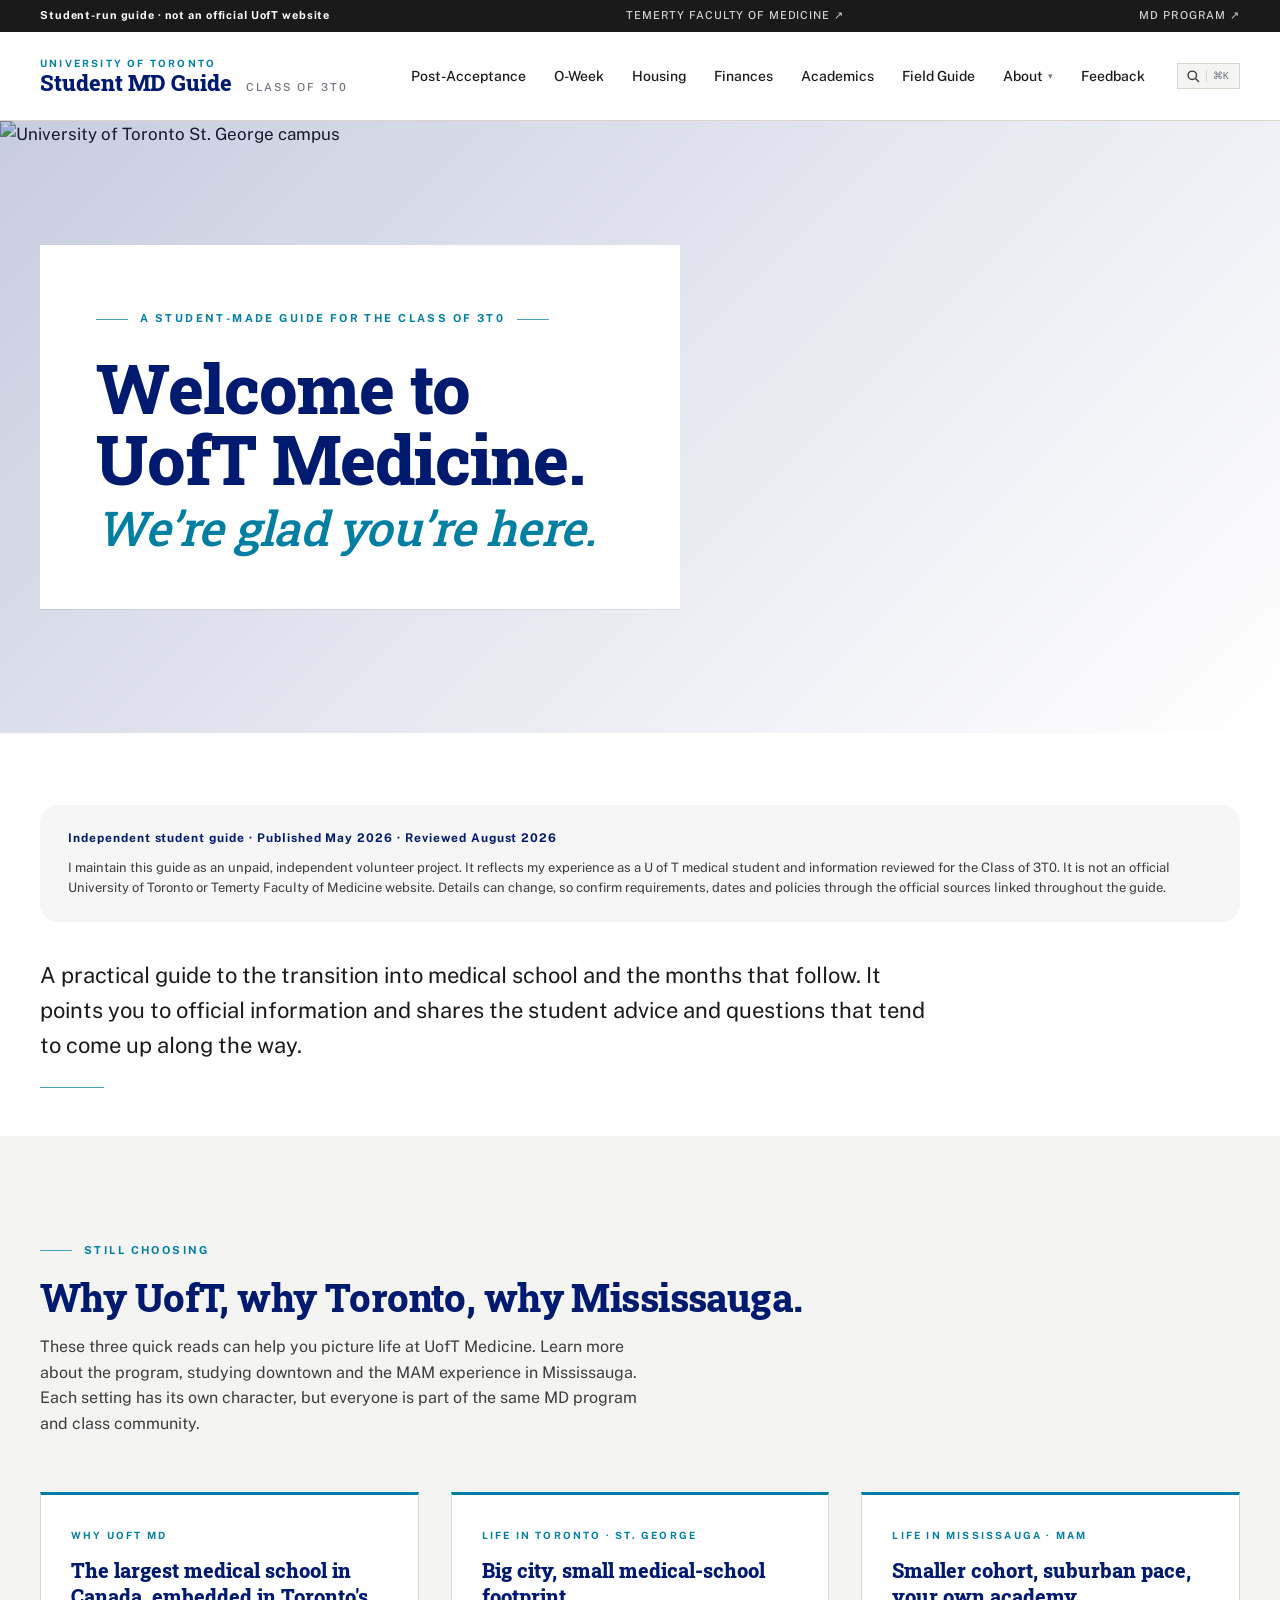
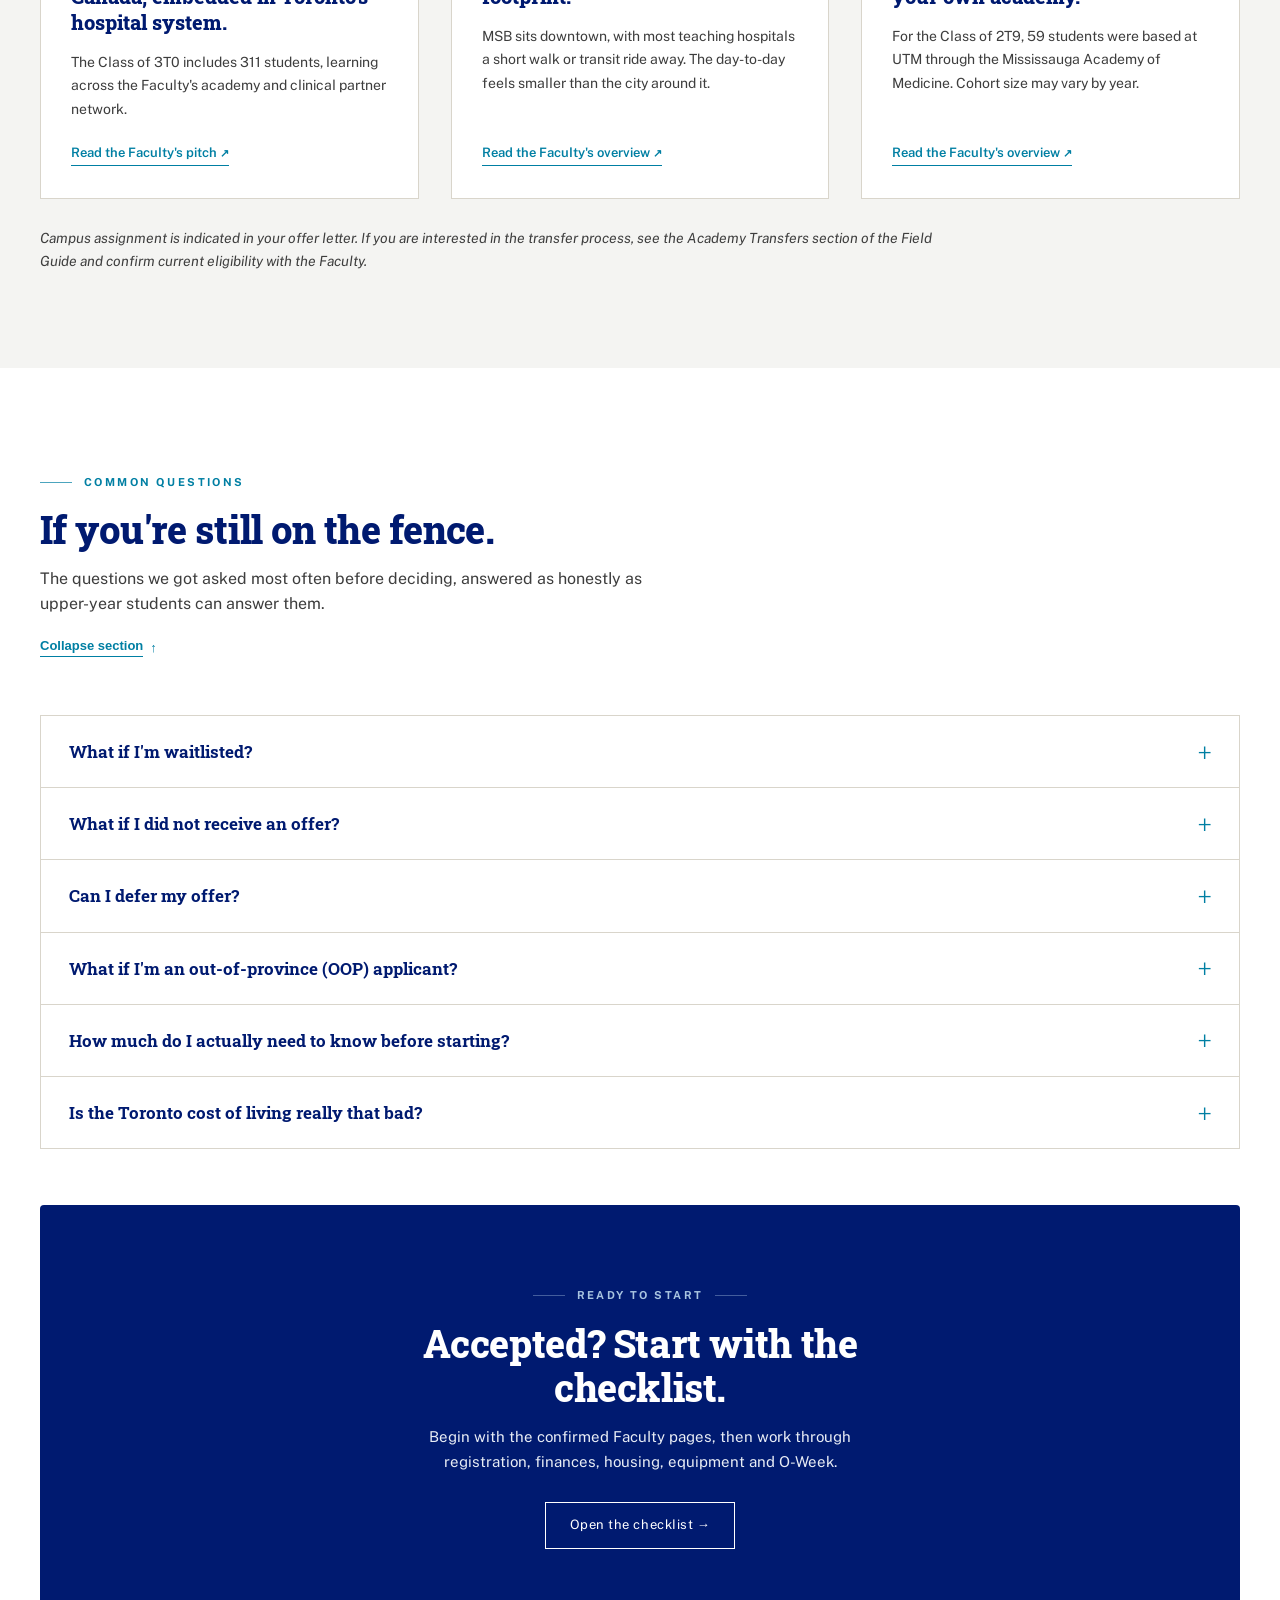
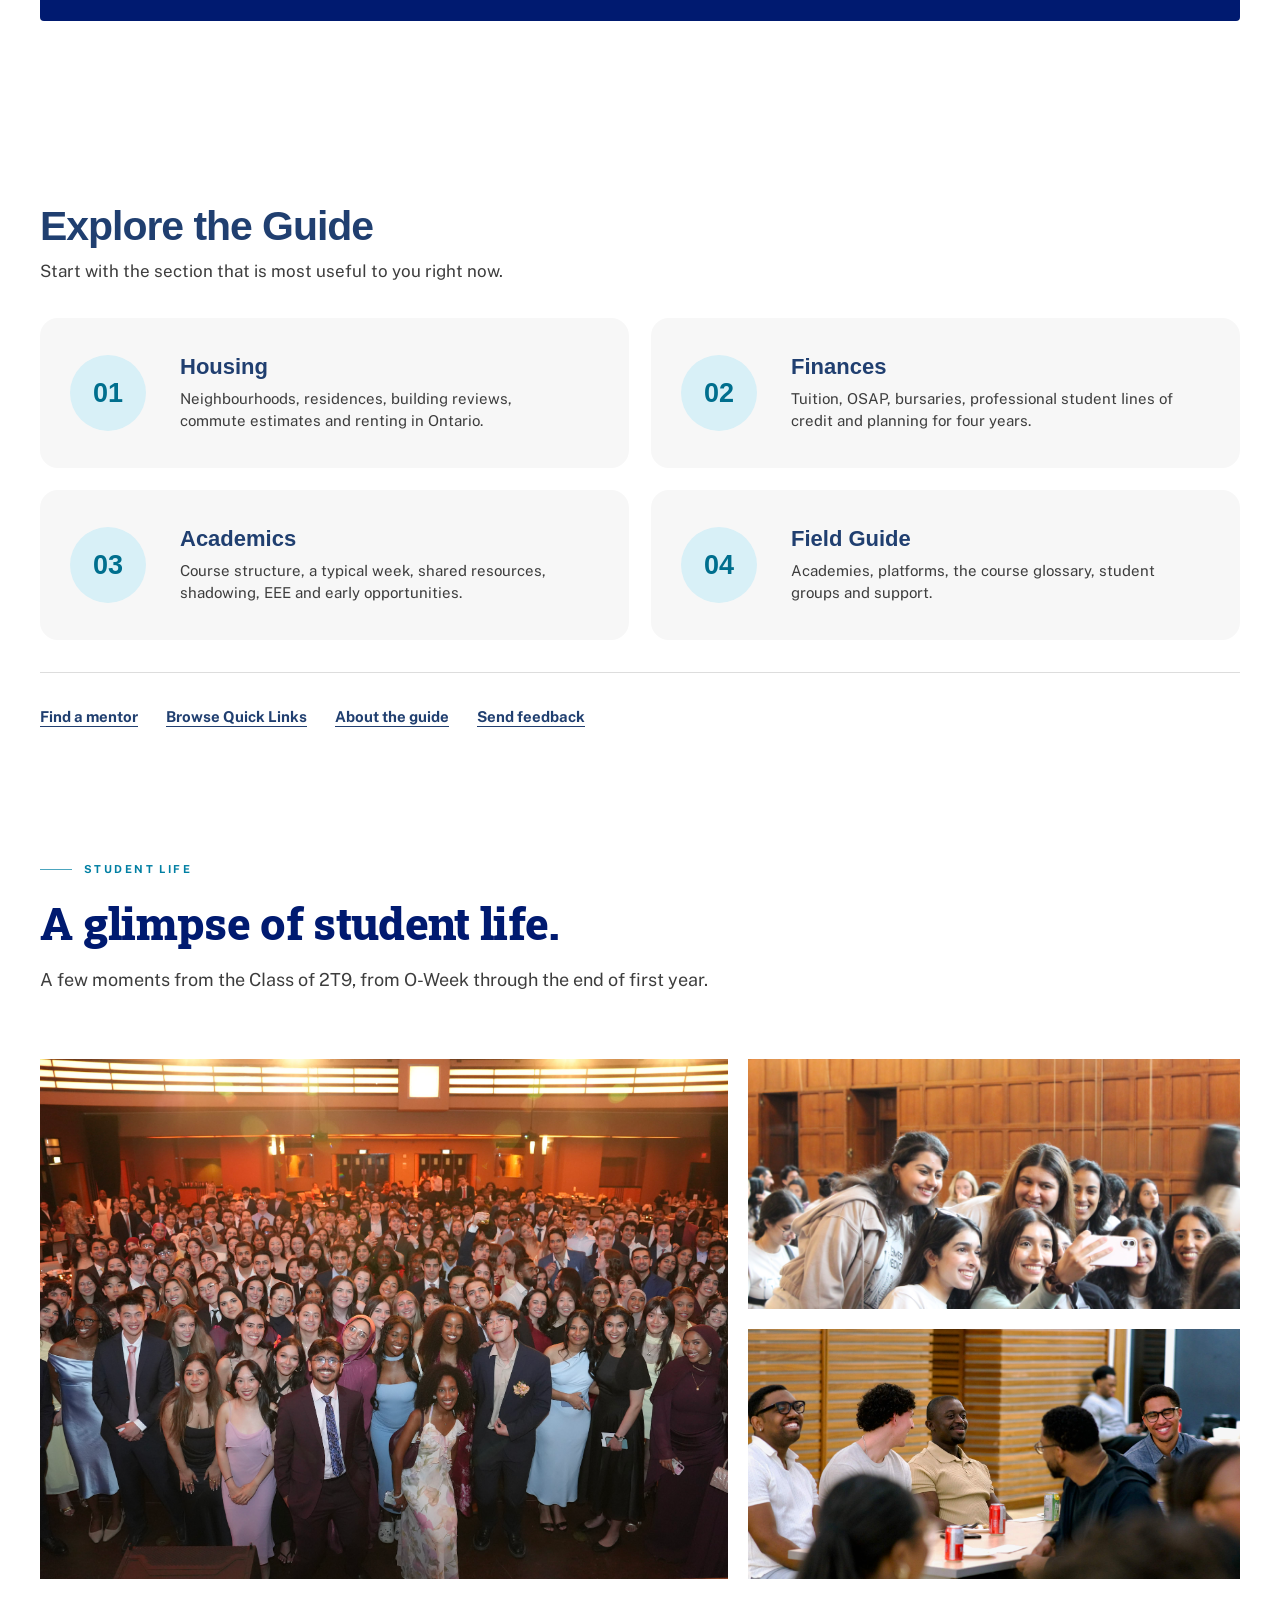
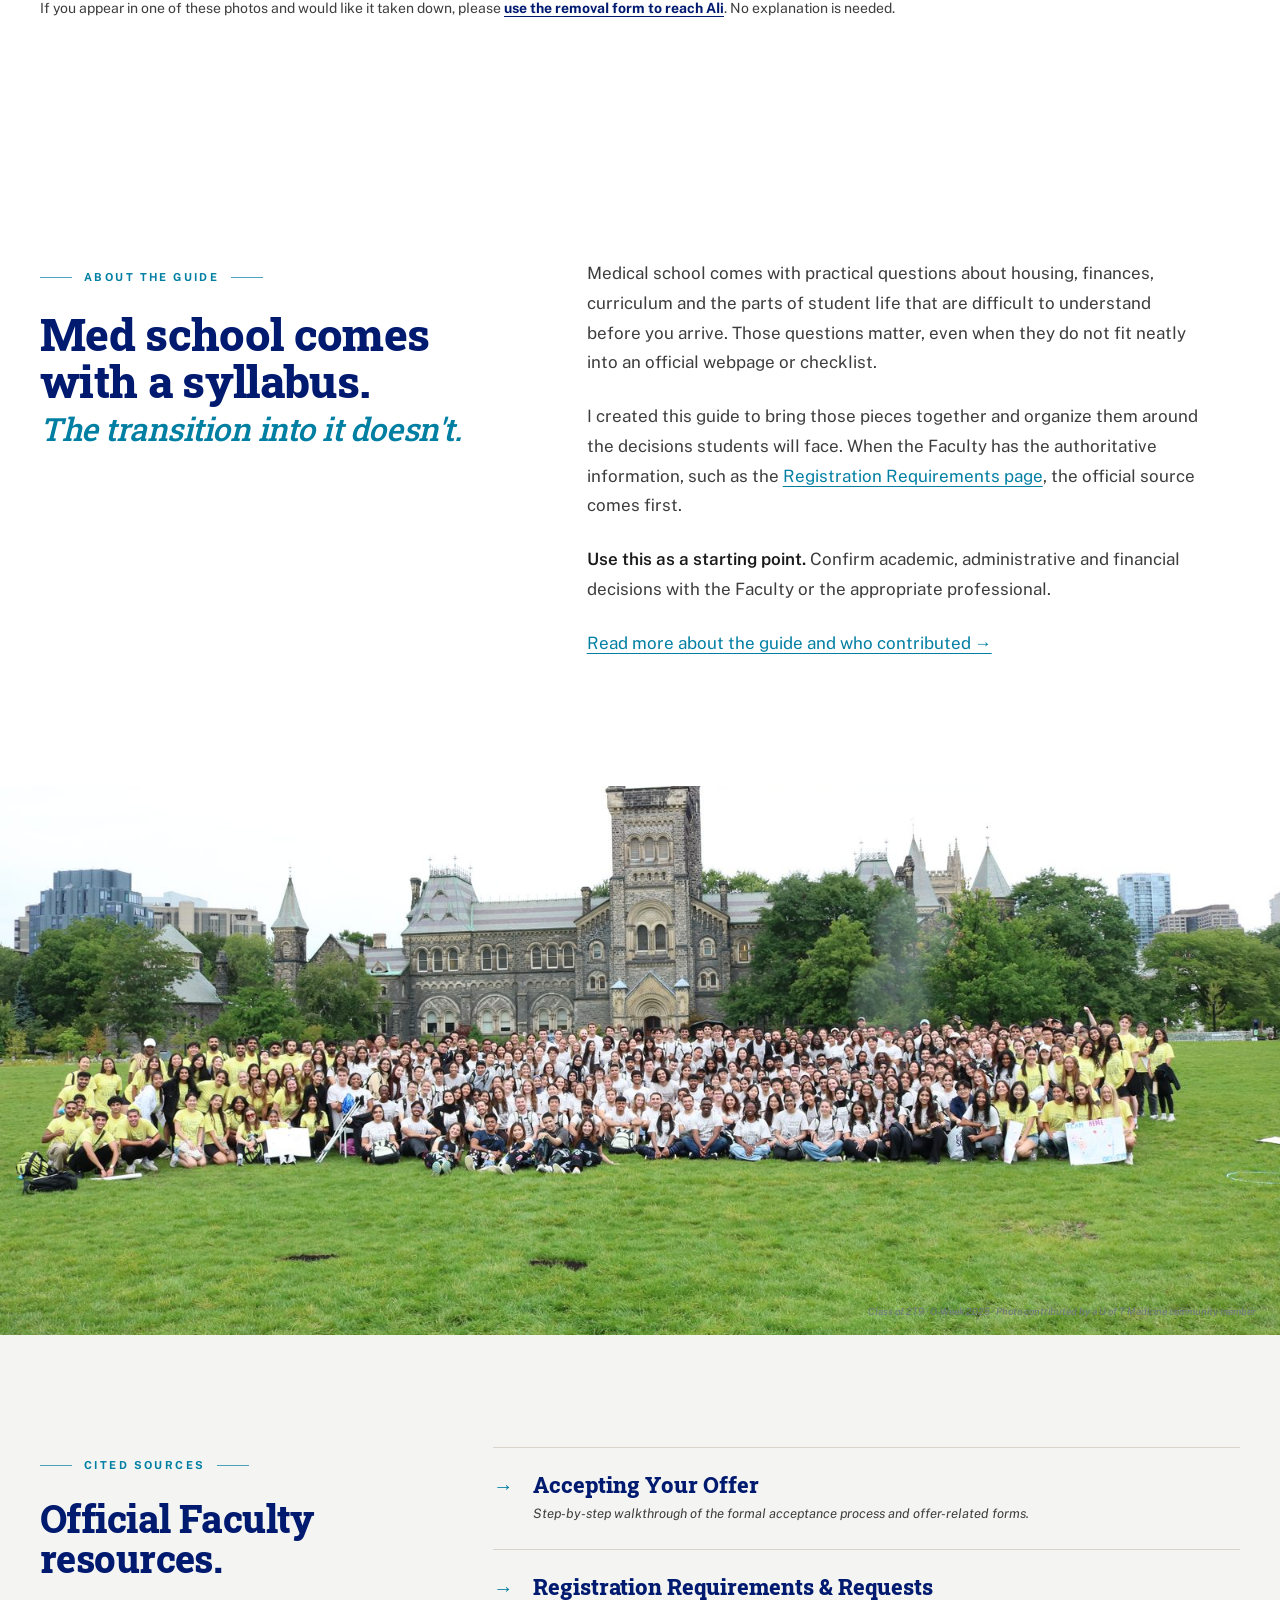
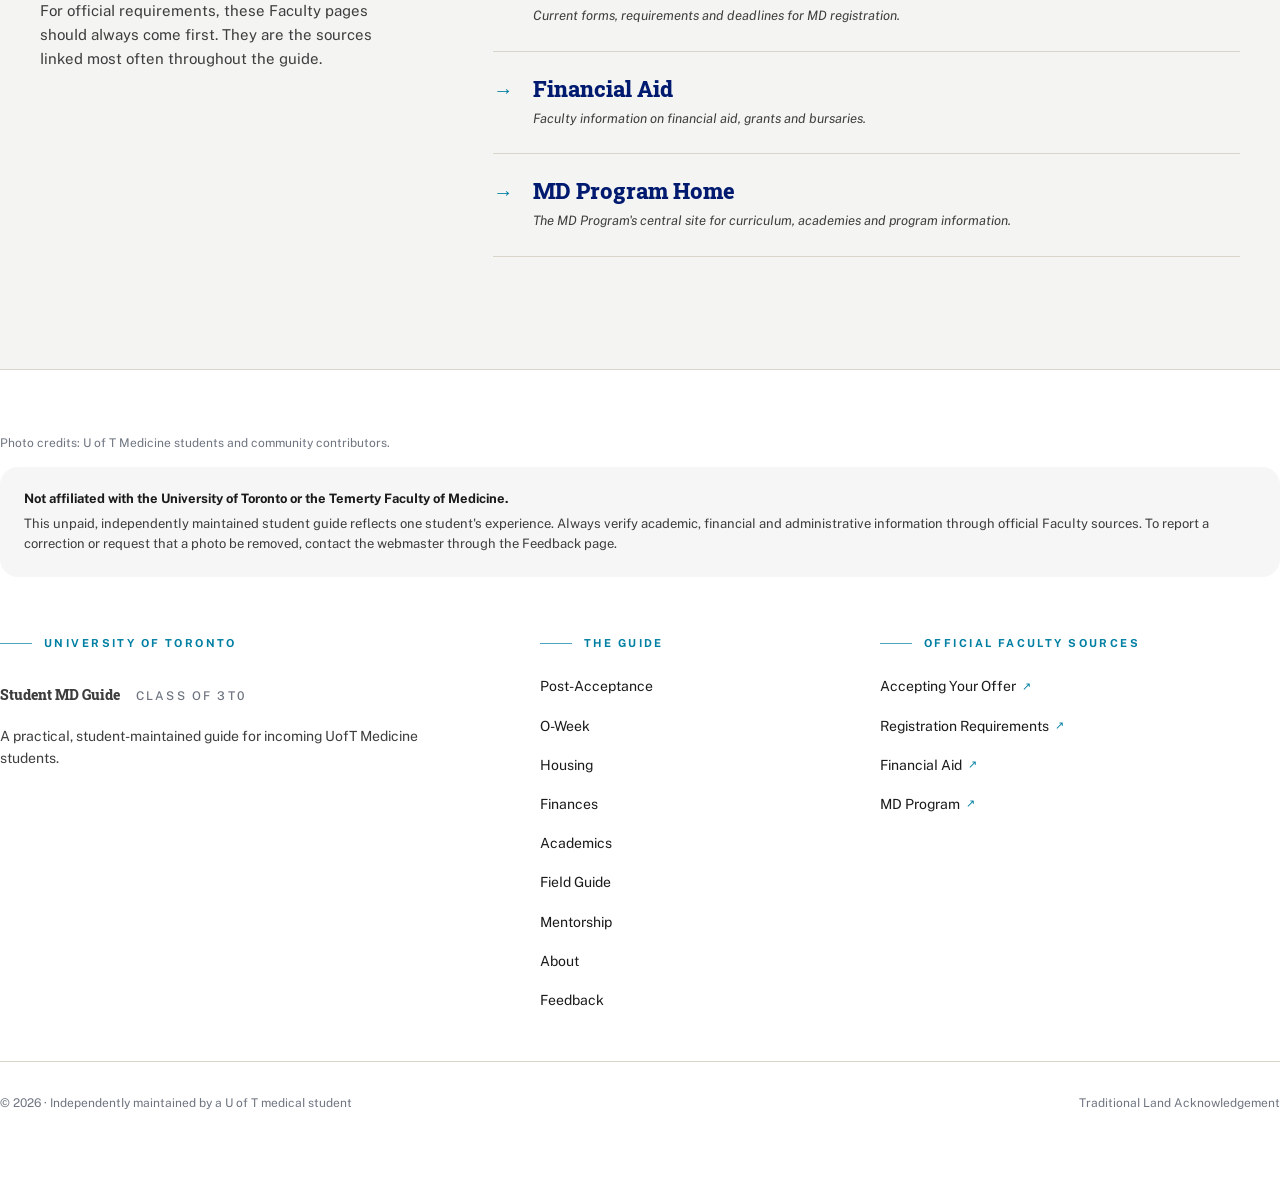
==== commit a3eeacc8: "Add files via upload" ====
--- a/index.html
+++ b/index.html
@@ -6449,6 +6449,109 @@
 }
 
 </style>
+
+<style id="uoft-surface-completion-20260824">
+/* Complete the U of T-inspired surface system across legacy component families. */
+:where(
+  .student-status,
+  .page-hero-meta,
+  .footer-disclaimer,
+  .callout-soft,
+  .callout-policy,
+  .rep-contact-callout,
+  .platform-callout,
+  .wellness-callout,
+  .oweek-submit-callout,
+  .oweek-site-callout,
+  .reg-ribbon-callout,
+  .pull-callout,
+  .hero-disclaimer,
+  .independence-box
+){
+  background:#f6f6f6 !important;
+  border:0 !important;
+  border-radius:18px !important;
+  box-shadow:none !important;
+}
+
+.student-status{
+  display:block !important;
+  padding:18px 22px !important;
+  max-width:58rem;
+}
+
+.page-hero-meta{
+  padding:20px 22px !important;
+  margin-bottom:14px !important;
+}
+
+.footer-disclaimer{
+  padding:22px 24px !important;
+}
+
+.callout-soft,
+.callout-policy,
+.rep-contact-callout,
+.platform-callout,
+.wellness-callout,
+.oweek-submit-callout,
+.oweek-site-callout,
+.reg-ribbon-callout,
+.pull-callout{
+  padding:22px 24px !important;
+}
+
+/* Large introductory panels should read like U of T content modules, not bordered alerts. */
+.before-oweek-inner{
+  background:#f6f6f6 !important;
+  border:0 !important;
+  border-radius:18px !important;
+  box-shadow:none !important;
+  padding:34px 38px !important;
+}
+
+/* Council / role-map cards: same quiet resource-card language as the rest of the site. */
+.council-roles-grid{
+  gap:18px !important;
+}
+.council-roles-group{
+  background:#f7f7f7 !important;
+  border:0 !important;
+  border-radius:18px !important;
+  box-shadow:none !important;
+  padding:24px 26px !important;
+}
+.council-roles-group-wide{
+  padding:26px 28px !important;
+}
+
+/* Remove legacy accent bars from the common status/disclaimer families. */
+.student-status::before,
+.footer-disclaimer::before,
+.callout-soft::before,
+.before-oweek-inner::before{
+  display:none !important;
+}
+
+/* Inline warning notices use a warm U of T-style surface without the alert-bar treatment. */
+.uoft-warm-notice{
+  margin-top:24px;
+  padding:20px 22px;
+  background:#fff8e8;
+  border:0;
+  border-radius:18px;
+  color:var(--ink-soft);
+  font-size:14px;
+  line-height:1.55;
+}
+.uoft-warm-notice strong{color:var(--ink);}
+
+@media(max-width:760px){
+  .before-oweek-inner{padding:26px 24px !important;}
+  .council-roles-group{padding:20px 22px !important;}
+}
+</style>
+
 </head>
 <body data-page="homepage">
 
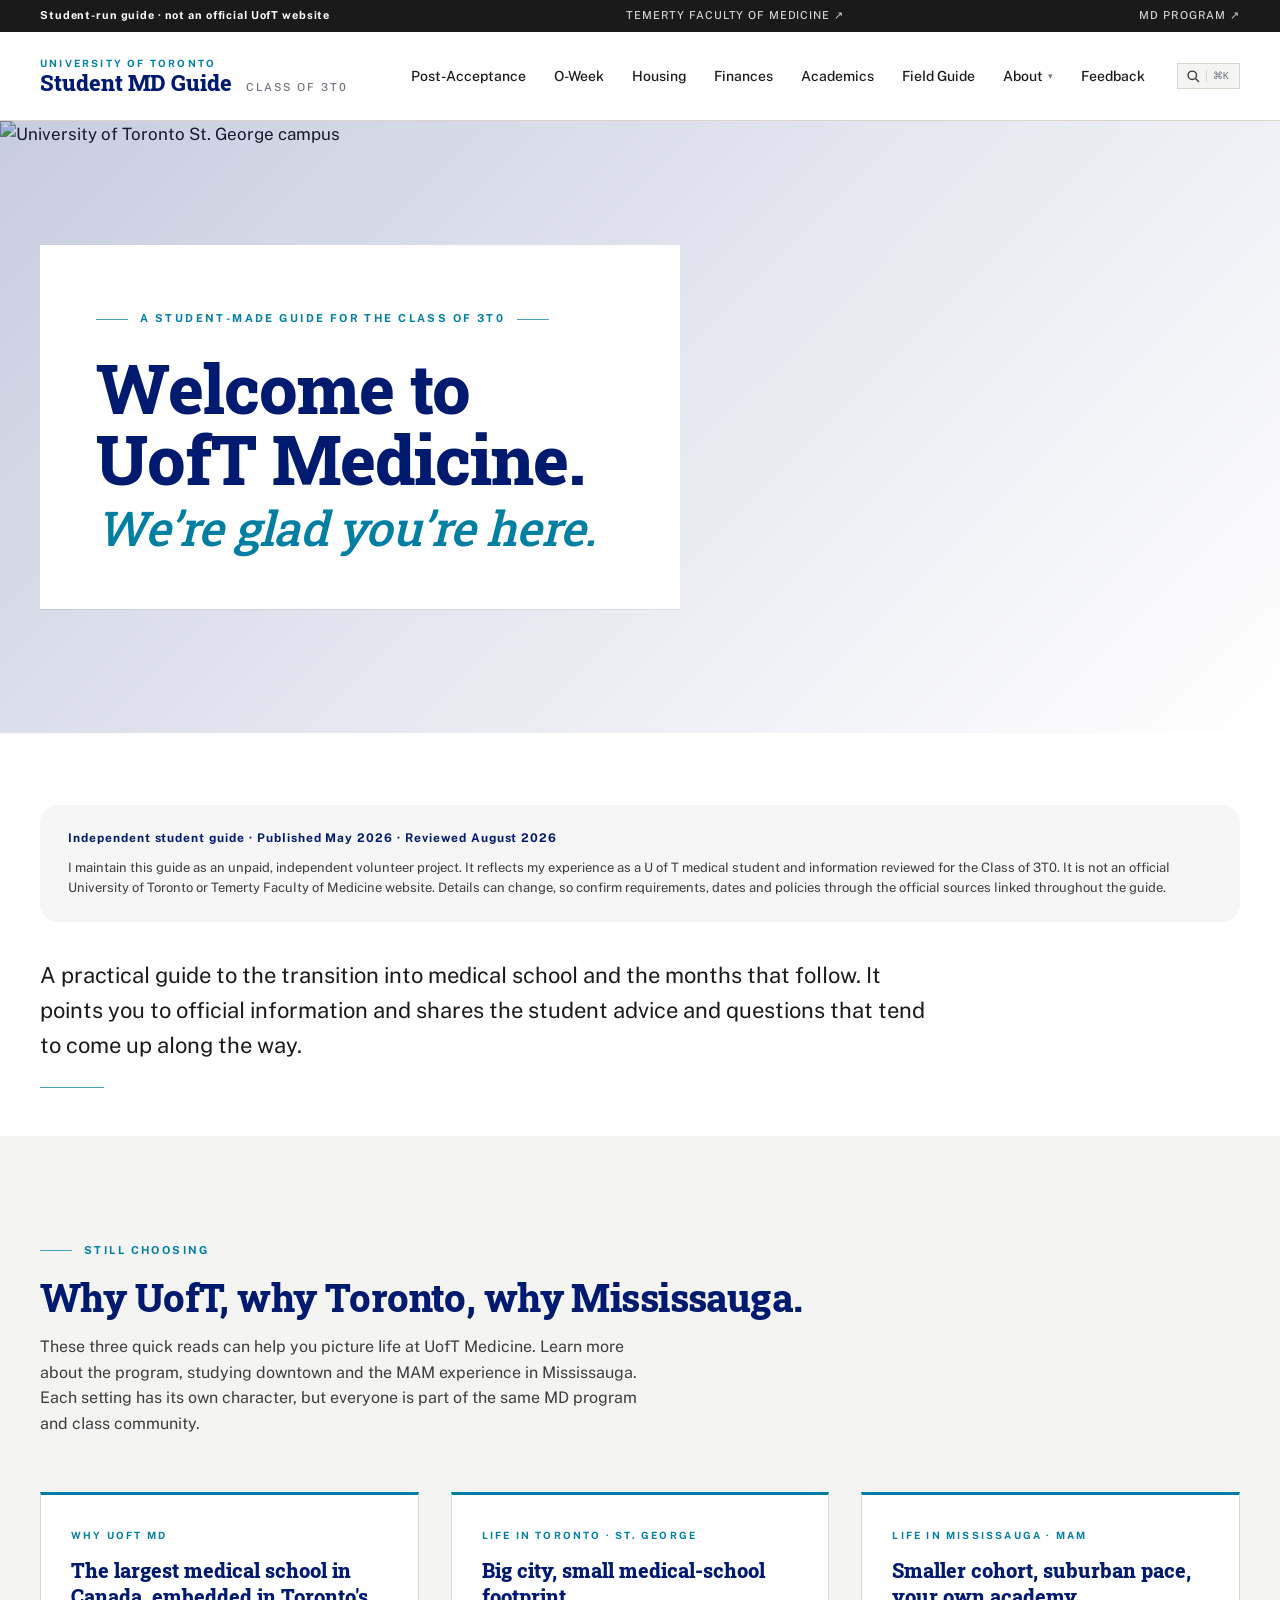
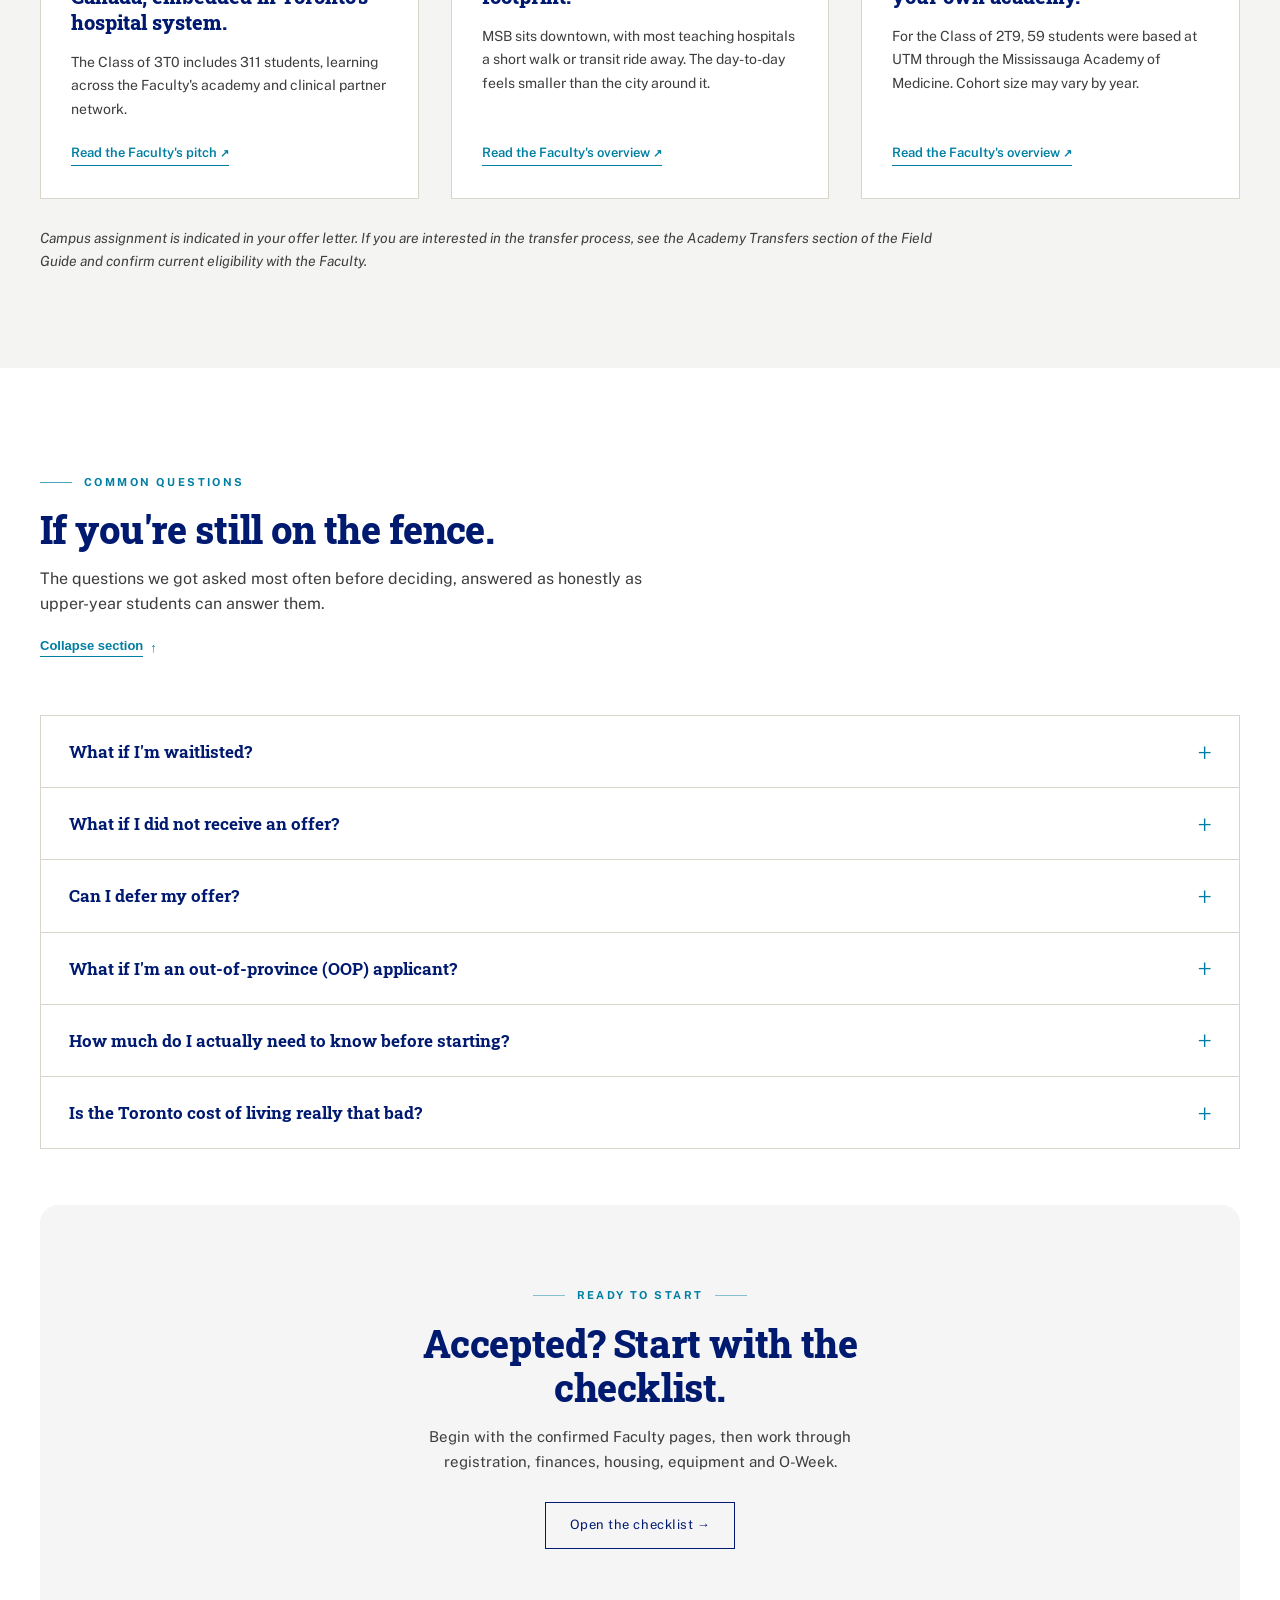
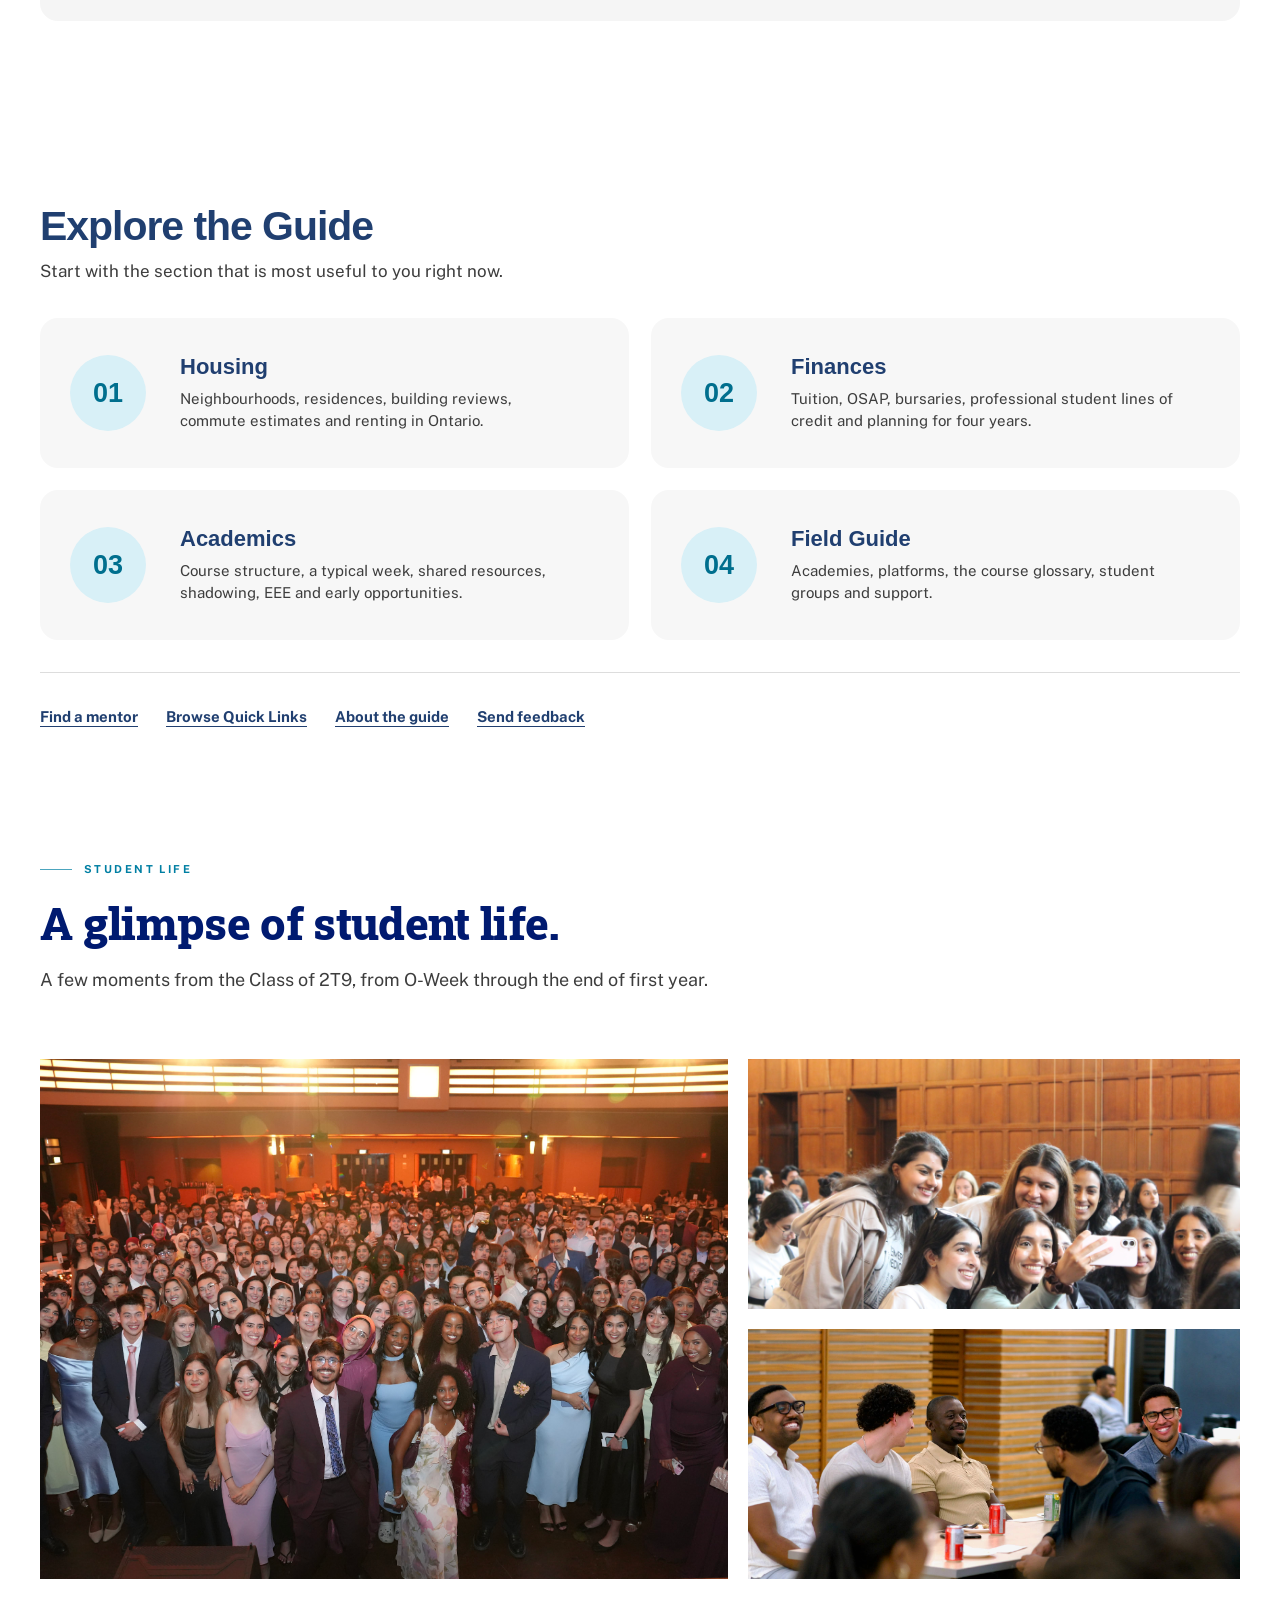
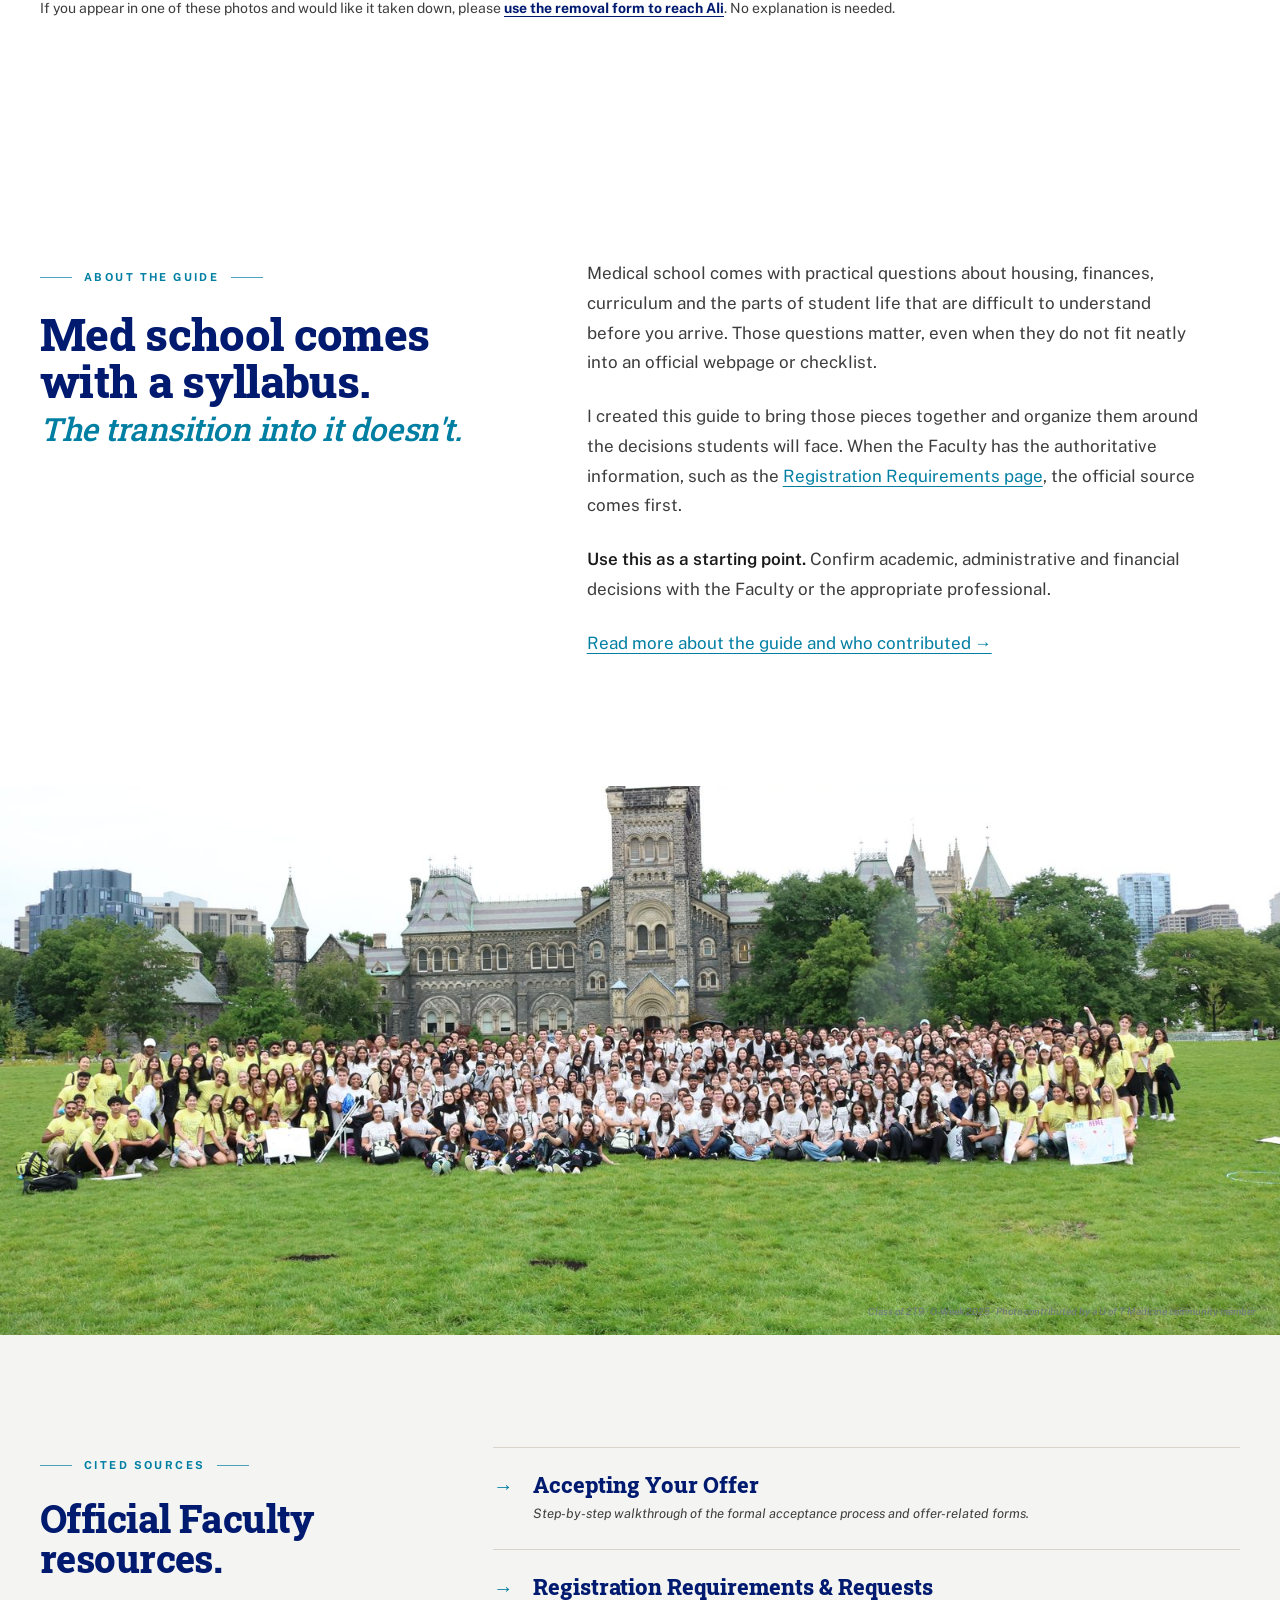
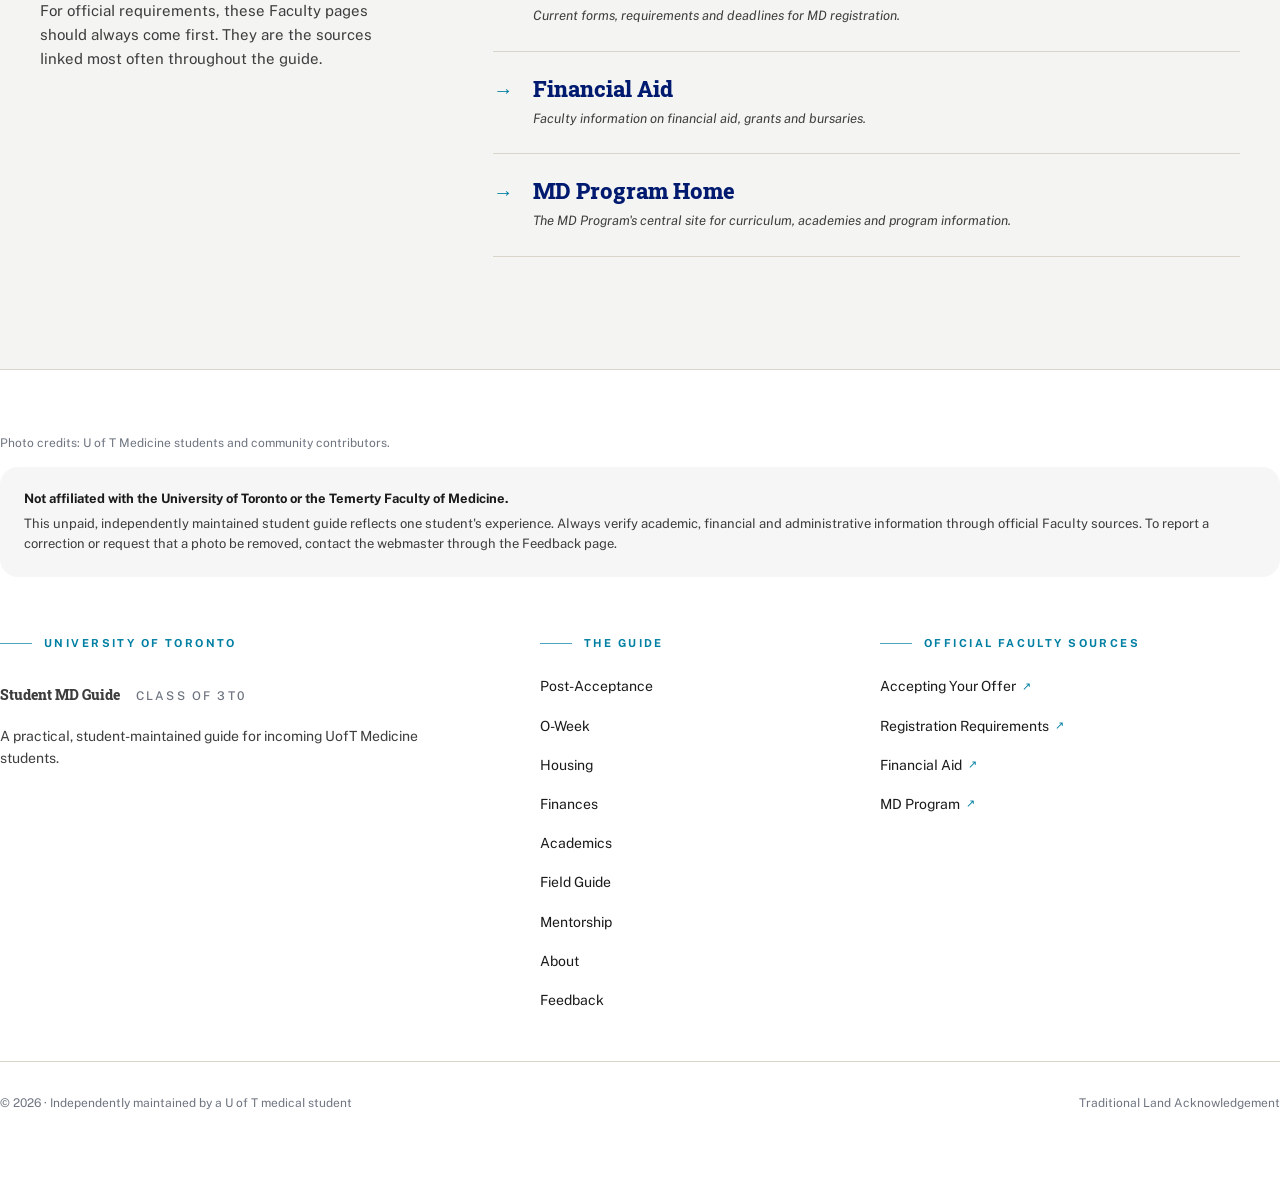
==== commit 8c999f58: "Add files via upload" ====
--- a/index.html
+++ b/index.html
@@ -6045,7 +6045,7 @@
   // Static index of searchable content. Each entry: {page, title, anchor, keywords, snippet}
 
   </script>
-  <script src="site-search-index.js"></script>
+  <script src="site-search-index.js" defer></script>
   <script>
   // Map page key → URL
   const PAGE_URLS = {
@@ -6549,6 +6549,78 @@
 @media(max-width:760px){
   .before-oweek-inner{padding:26px 24px !important;}
   .council-roles-group{padding:20px 22px !important;}
+}
+</style>
+
+
+<style id="uoft-final-surface-fixes-20260824">
+/* Final surface cleanup based on U of T reference pages. */
+.skip-link{
+  top:-100px !important;
+  transform:none !important;
+  opacity:0 !important;
+  pointer-events:none !important;
+}
+.skip-link:focus,.skip-link:focus-visible{
+  top:0 !important;
+  opacity:1 !important;
+  pointer-events:auto !important;
+}
+
+/* Homepage CTA: keep the hierarchy, lose the oversized navy promo block. */
+.cta-solid{
+  background:#f5f5f5 !important;
+  color:var(--ink,#222) !important;
+  border:0 !important;
+  border-radius:18px !important;
+  box-shadow:none !important;
+}
+.cta-solid h2{color:var(--uoft-navy,#002a5c) !important;}
+.cta-solid p{color:var(--ink-soft,#444) !important;}
+.cta-solid .eyebrow-text{color:var(--uoft-teal,#007fa3) !important;}
+.cta-solid .eyebrow-rule{background:var(--uoft-teal,#007fa3) !important;opacity:.45 !important;}
+.cta-solid .btn-outline-light{
+  color:var(--uoft-navy,#002a5c) !important;
+  border-color:var(--uoft-navy,#002a5c) !important;
+  background:transparent !important;
+}
+.cta-solid .btn-outline-light:hover{
+  background:var(--uoft-navy,#002a5c) !important;
+  color:#fff !important;
+}
+
+/* Housing notes and legal guidance: soft U of T content modules, no alert bars. */
+.housing-source-note,.map-method-note,.student-note{
+  background:#f6f6f6 !important;
+  border:0 !important;
+  border-radius:18px !important;
+  box-shadow:none !important;
+  padding:20px 22px !important;
+}
+.housing-source-note{display:block !important;}
+
+/* Bank comparison should read like resource tiles, not bordered pricing cards. */
+.bank-card{
+  background:#f7f7f7 !important;
+  border:0 !important;
+  border-radius:18px !important;
+  box-shadow:none !important;
+}
+.bank-card:hover{background:#f1f1f1 !important;transform:none !important;}
+
+/* About-page pull quote follows the same soft module language. */
+.mission-pullquote{
+  background:#f6f6f6 !important;
+  border:0 !important;
+  border-radius:18px !important;
+  padding:24px 28px !important;
+}
+
+/* Warm notices retain meaning without an alert stripe. */
+.uoft-warm-notice{
+  border:0 !important;
+  border-radius:18px !important;
+  background:#fff7e6 !important;
 }
 </style>
 
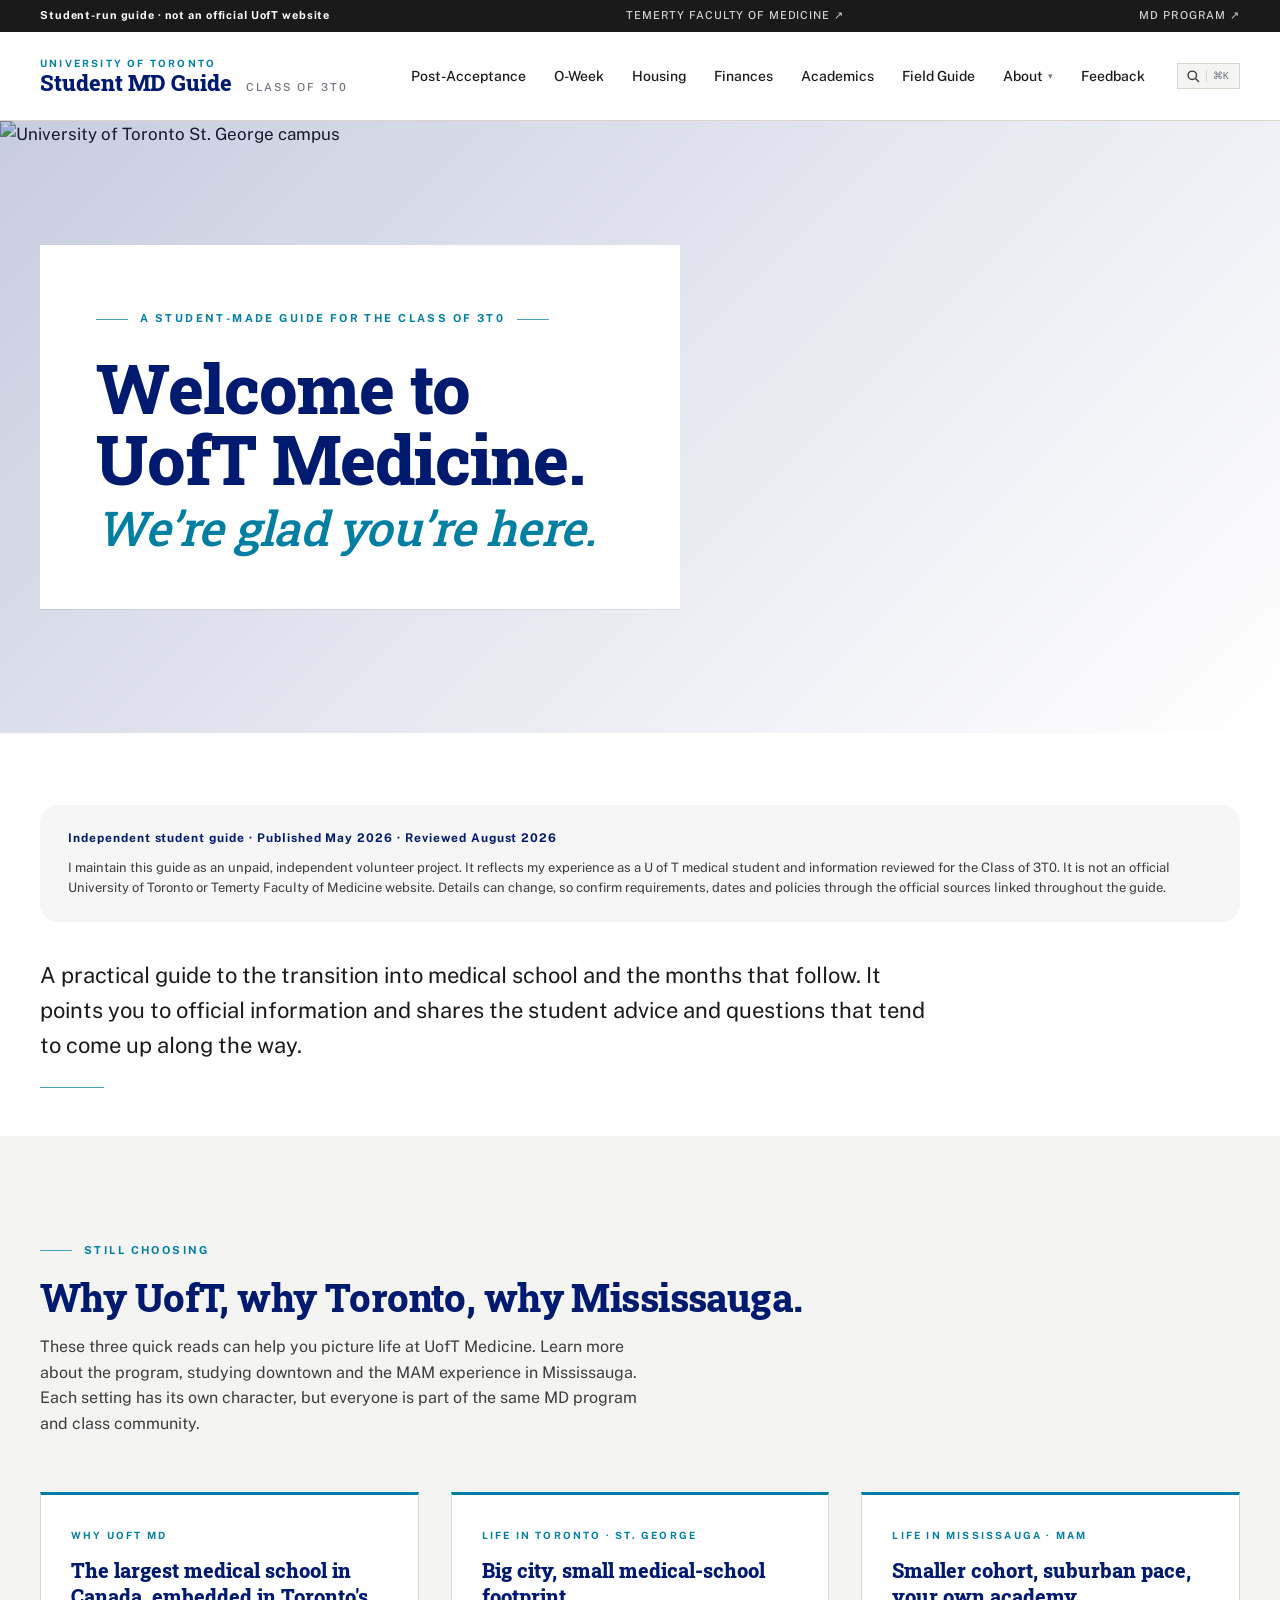
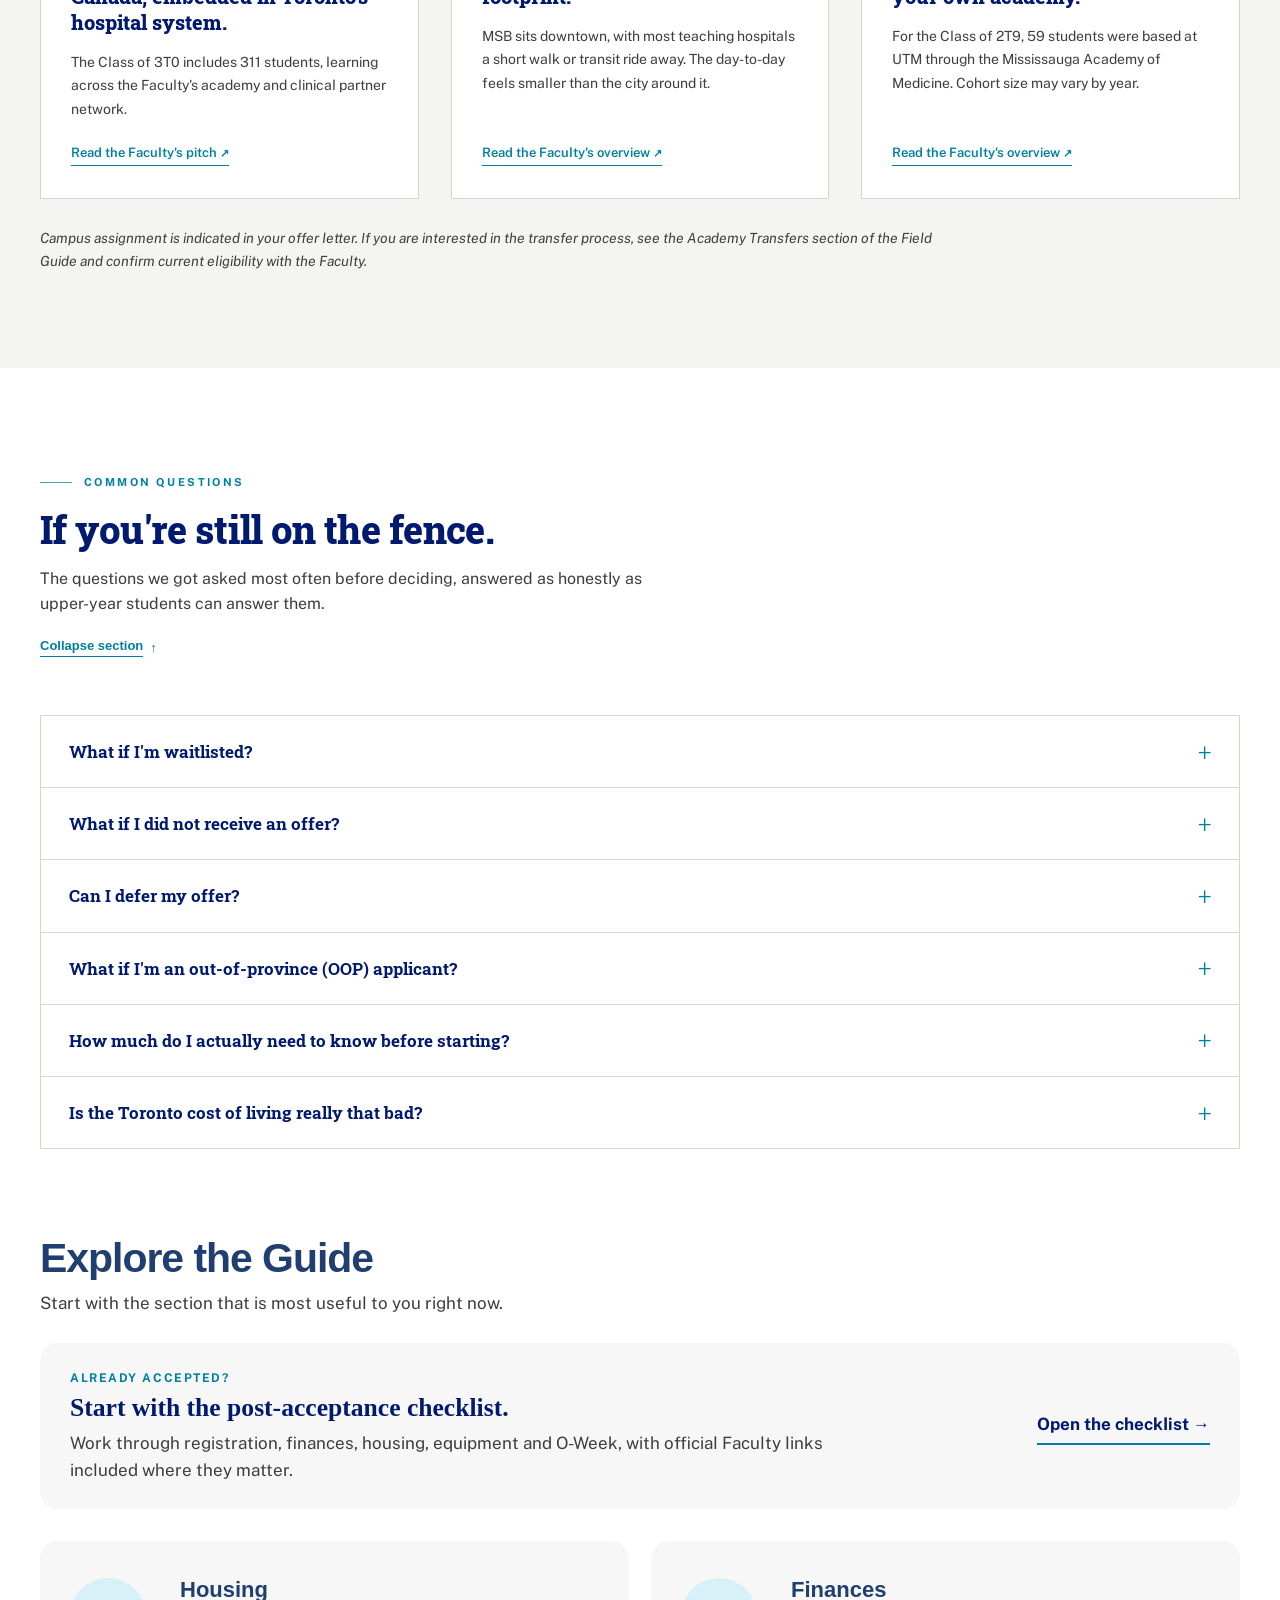
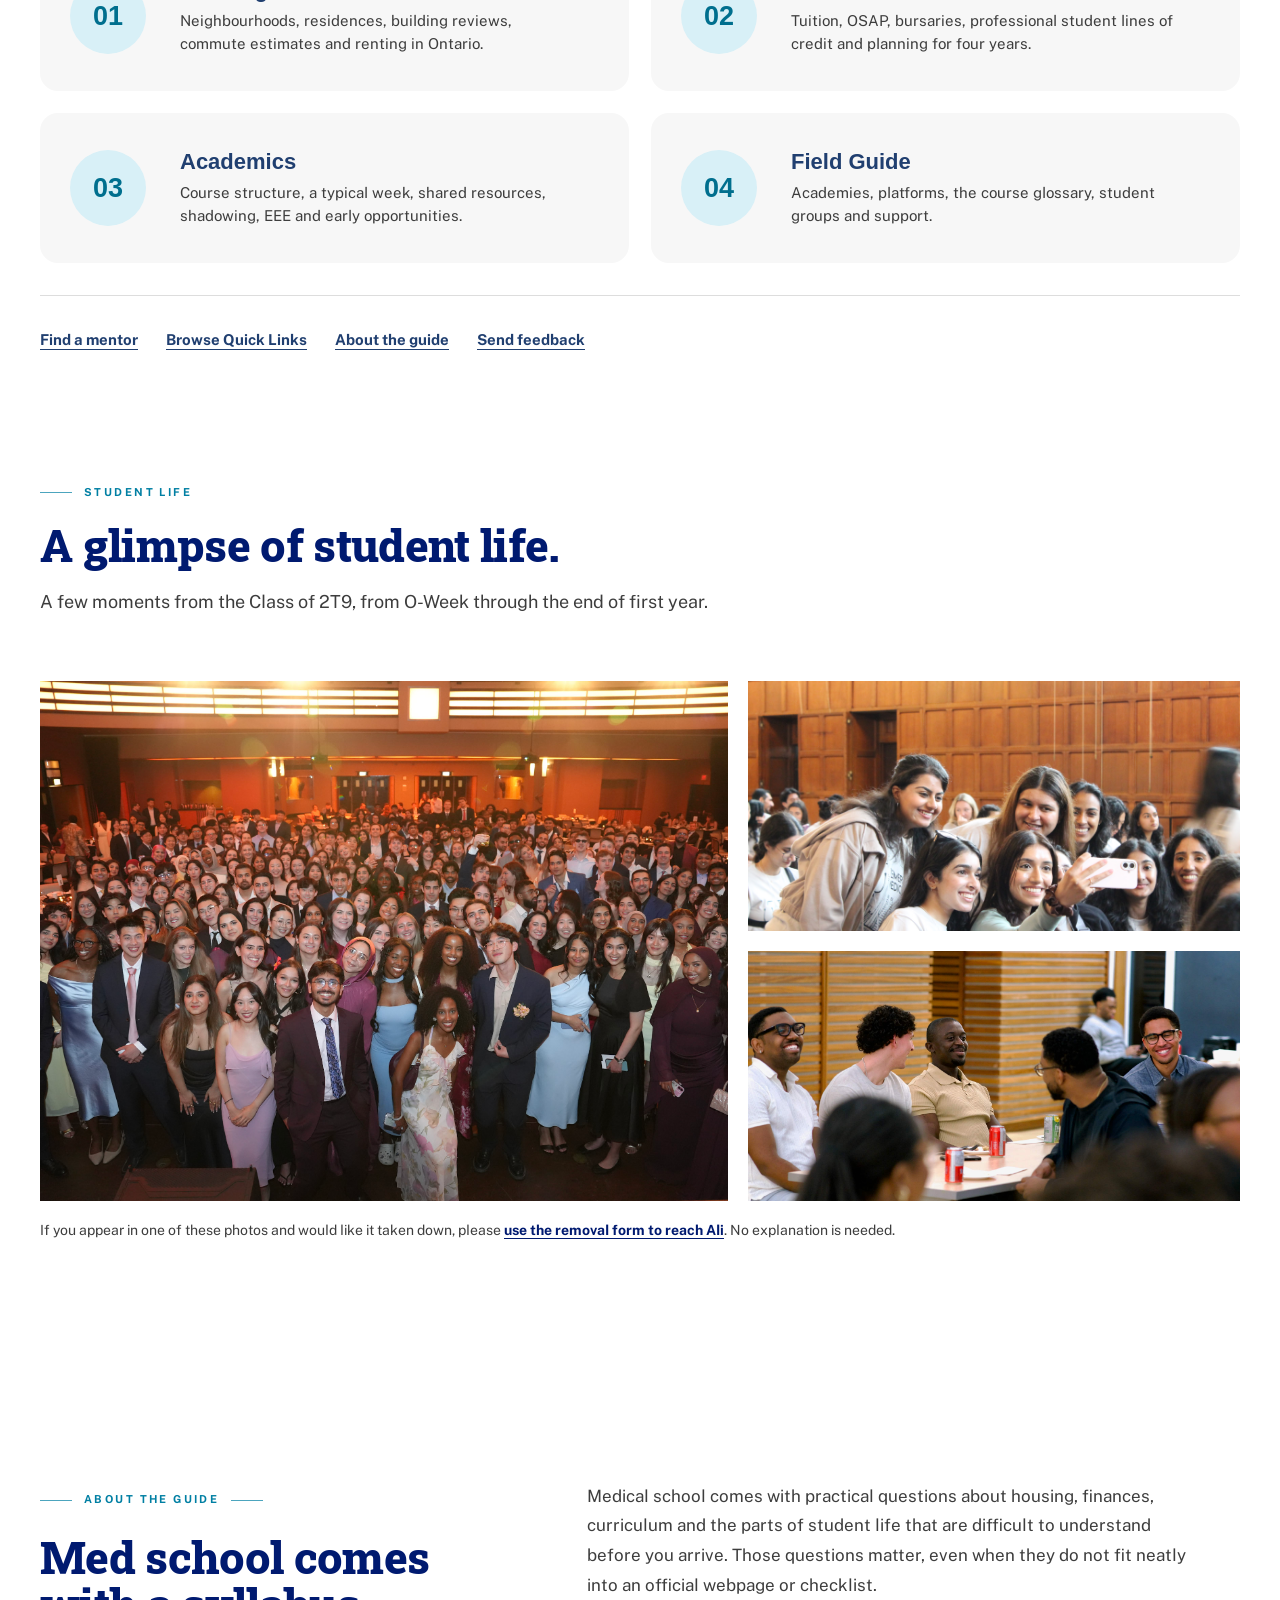
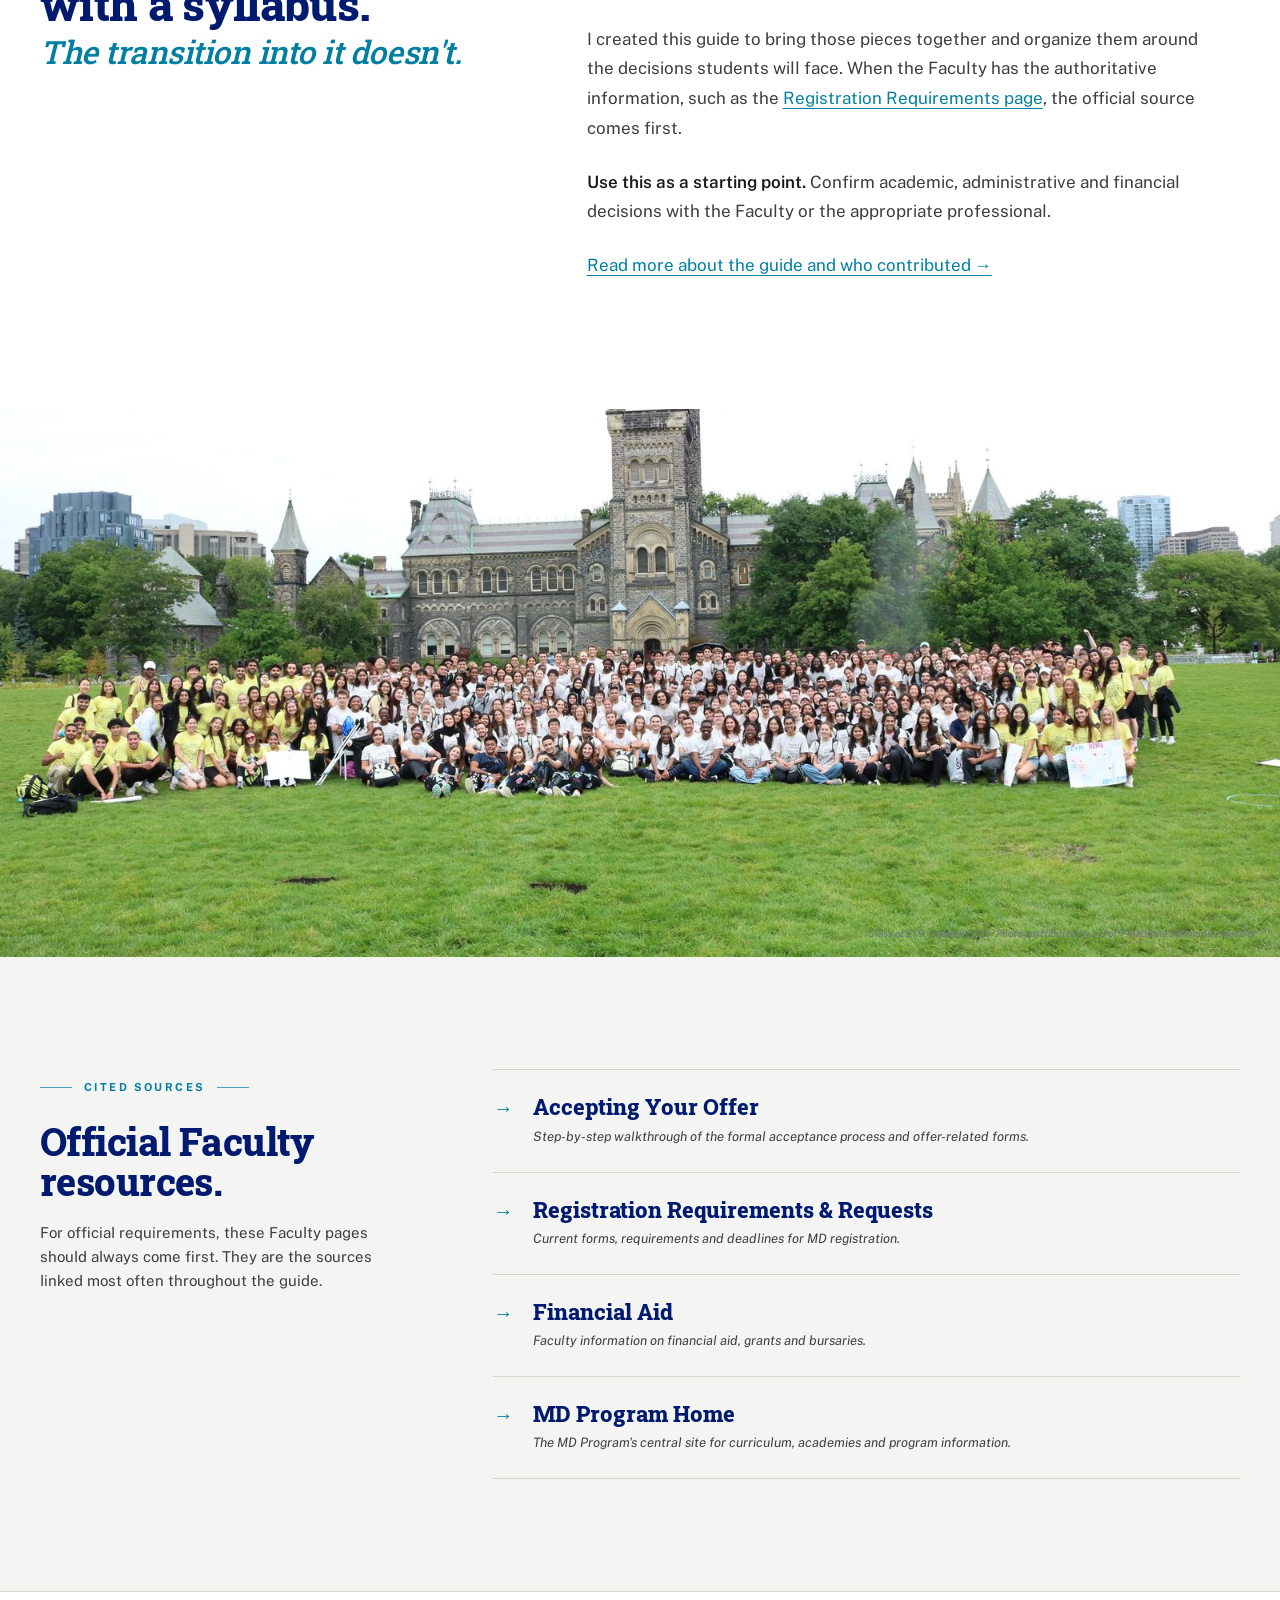
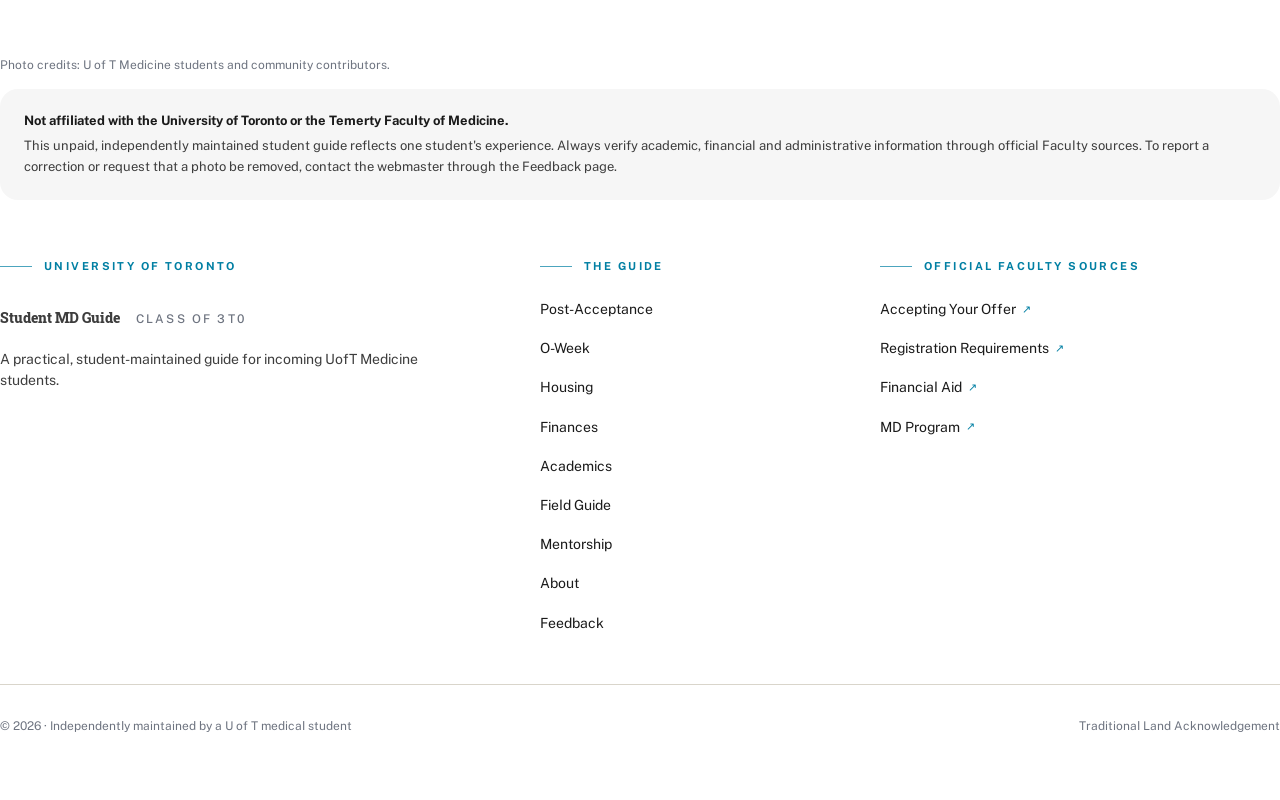
==== commit 87bac5ae: "Add files via upload" ====
--- a/index.html
+++ b/index.html
@@ -6624,6 +6624,18 @@
 }
 </style>
 
+
+<style id="homepage-guide-merge-fix">
+.tiles-section{padding-top:64px !important;}
+.tiles-header{margin-bottom:26px !important;}
+.guide-start{display:grid;grid-template-columns:minmax(0,1fr) auto;gap:32px;align-items:center;margin:0 0 32px;padding:26px 30px;background:#f7f7f7;border-radius:18px;}
+.guide-start-kicker{margin:0 0 5px !important;color:var(--uoft-teal,#007fa3) !important;font-size:12px !important;font-weight:700;letter-spacing:.13em;text-transform:uppercase;}
+.guide-start h3{margin:0 0 7px;color:var(--uoft-navy,#002a5c);font-family:Georgia,'Times New Roman',serif;font-size:clamp(1.35rem,2vw,1.7rem);line-height:1.2;}
+.guide-start p:last-child{margin:0;max-width:760px;line-height:1.55;color:var(--ink-soft,#444);}
+.guide-start-link{white-space:nowrap;color:var(--uoft-navy,#002a5c);font-weight:700;text-decoration:none;border-bottom:2px solid var(--uoft-teal,#007fa3);padding:5px 0;}
+.guide-start-link:hover{color:var(--uoft-teal,#007fa3);}
+@media(max-width:720px){.guide-start{grid-template-columns:1fr;gap:16px;padding:22px}.guide-start-link{justify-self:start}}
+</style>
 </head>
 <body data-page="homepage">
 
@@ -6910,28 +6922,21 @@
   </div>
 </section>
 
-<!-- ============ 4. ACCEPT YOUR OFFER — primary conversion moment ============ -->
-<section class="cta-section" data-home-section="checklist" style="padding-top: 32px;">
-  <div class="container">
-    <div class="cta-solid">
-      <div class="eyebrow" style="justify-content: center;">
-        <span class="eyebrow-rule"></span>
-        <span class="eyebrow-text">Ready to Start</span>
-        <span class="eyebrow-rule"></span>
-      </div>
-      <h2>Accepted? Start with the checklist.</h2>
-      <p>Begin with the confirmed Faculty pages, then work through registration, finances, housing, equipment and O-Week.</p>
-      <a href="post-acceptance.html" class="btn-outline-light">Open the checklist →</a>
-    </div>
-  </div>
-</section>
-
-<!-- ============ 5. SECTION TILES — what's in the guide ============ -->
+<!-- ============ 4. EXPLORE THE GUIDE ============ -->
 <section class="tiles-section" data-home-section="guide-paths">
   <div class="container">
     <div class="tiles-header">
       <h2>Explore the Guide</h2>
       <p>Start with the section that is most useful to you right now.</p>
+    </div>
+
+    <div class="guide-start">
+      <div>
+        <p class="guide-start-kicker">Already accepted?</p>
+        <h3>Start with the post-acceptance checklist.</h3>
+        <p>Work through registration, finances, housing, equipment and O-Week, with official Faculty links included where they matter.</p>
+      </div>
+      <a href="post-acceptance.html" class="guide-start-link">Open the checklist <span aria-hidden="true">→</span></a>
     </div>
 
     <div class="tiles-grid">
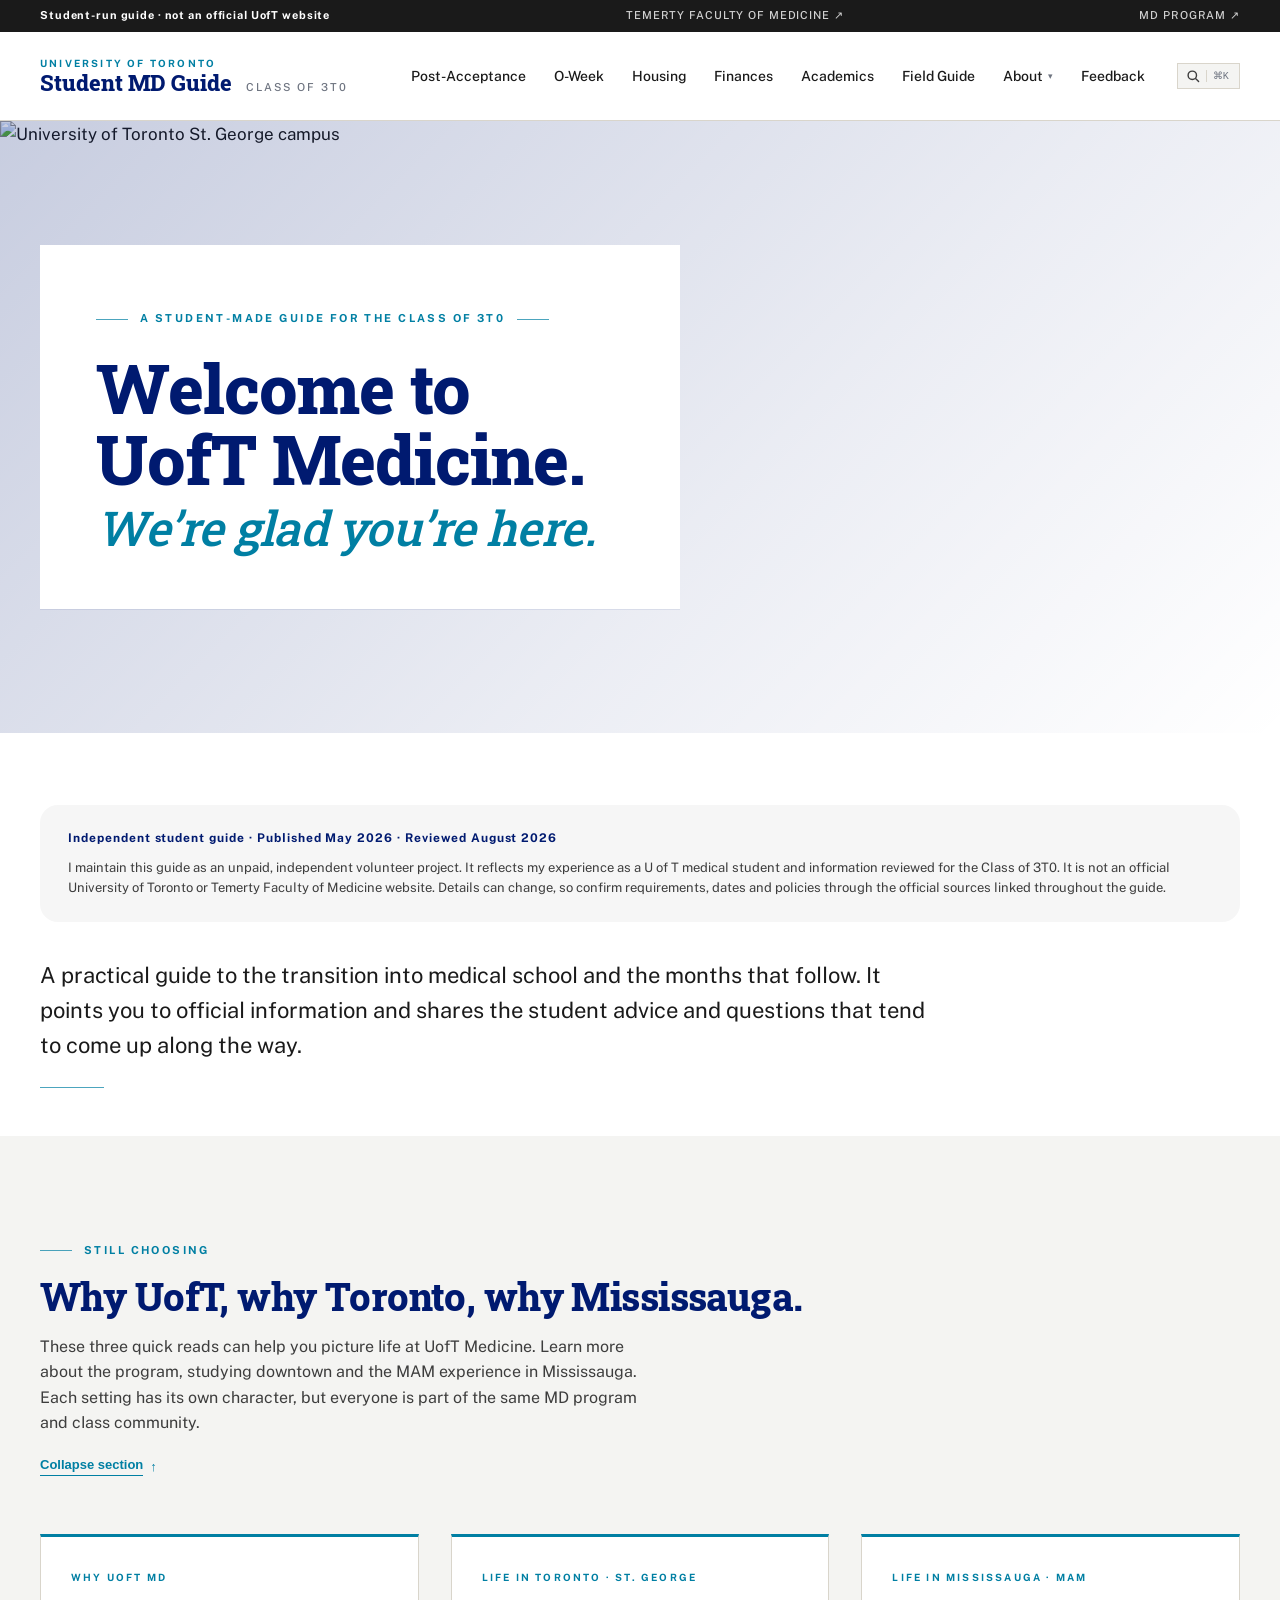
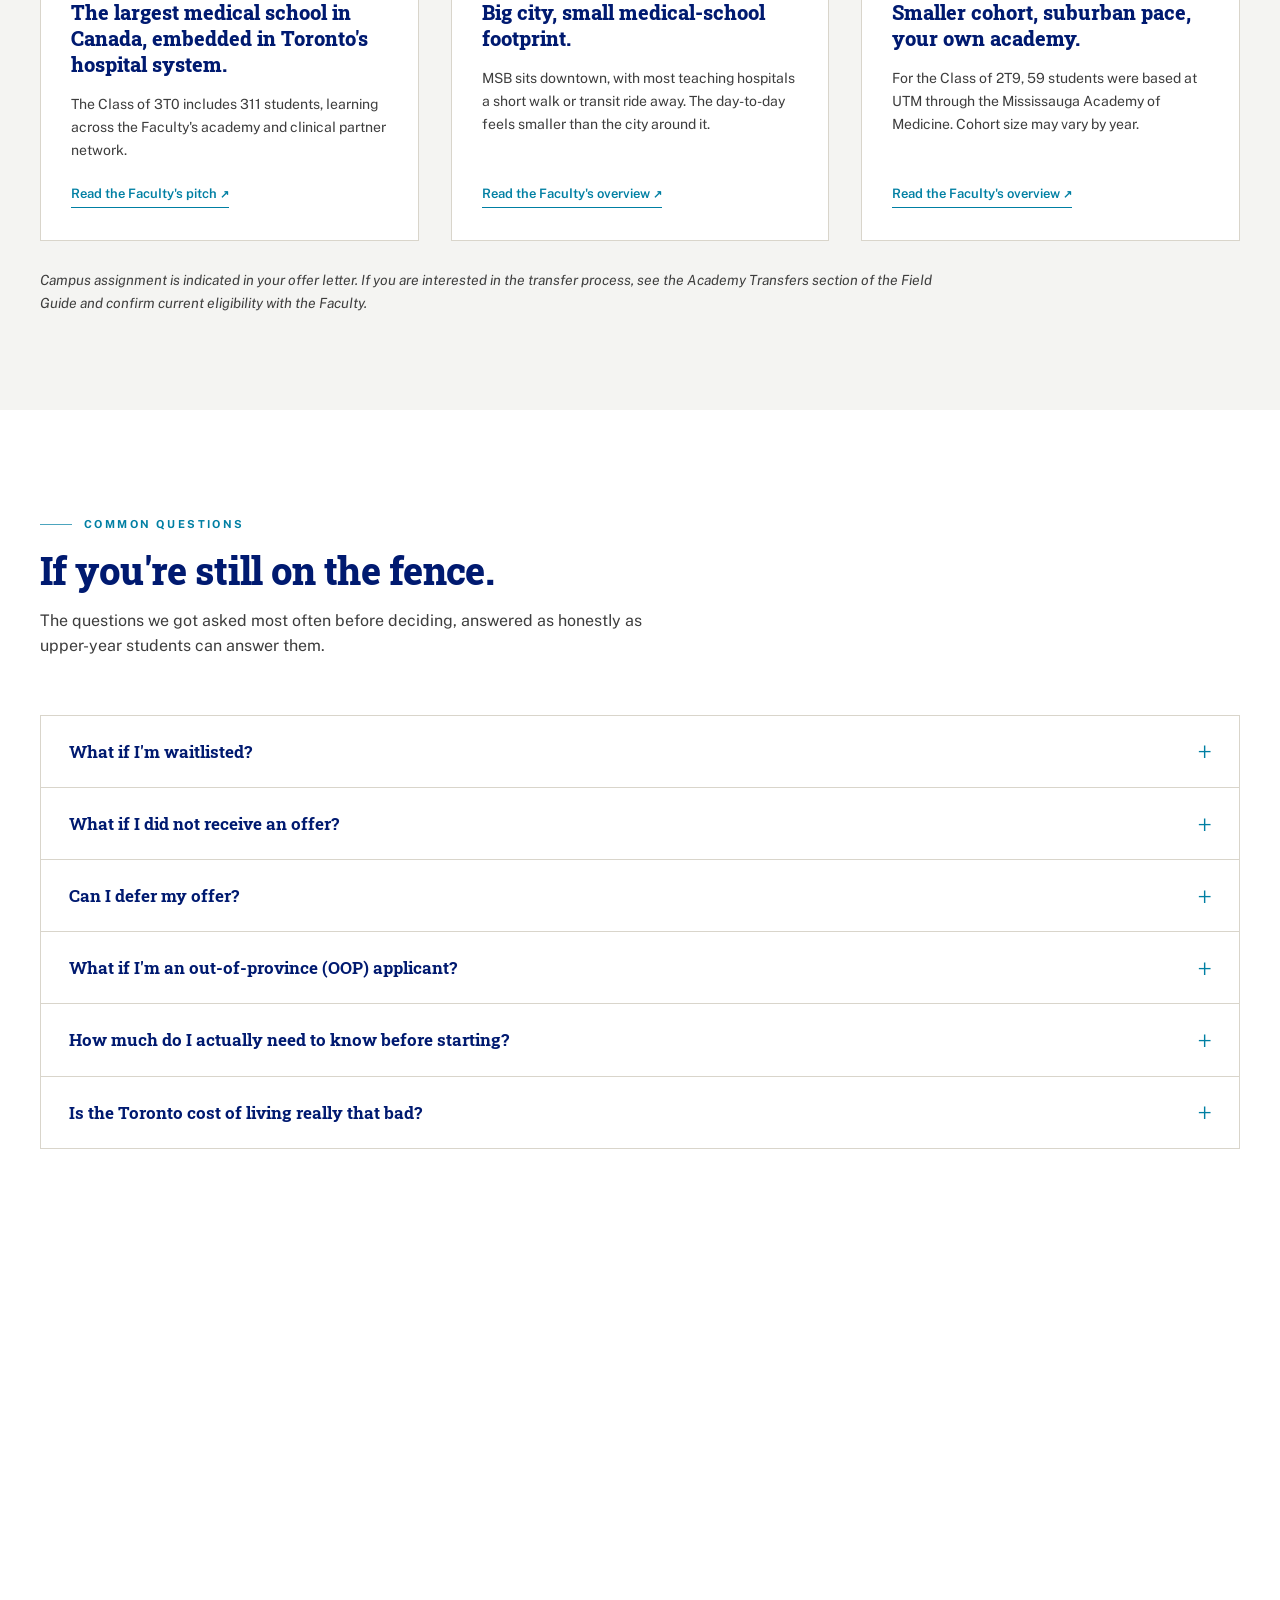
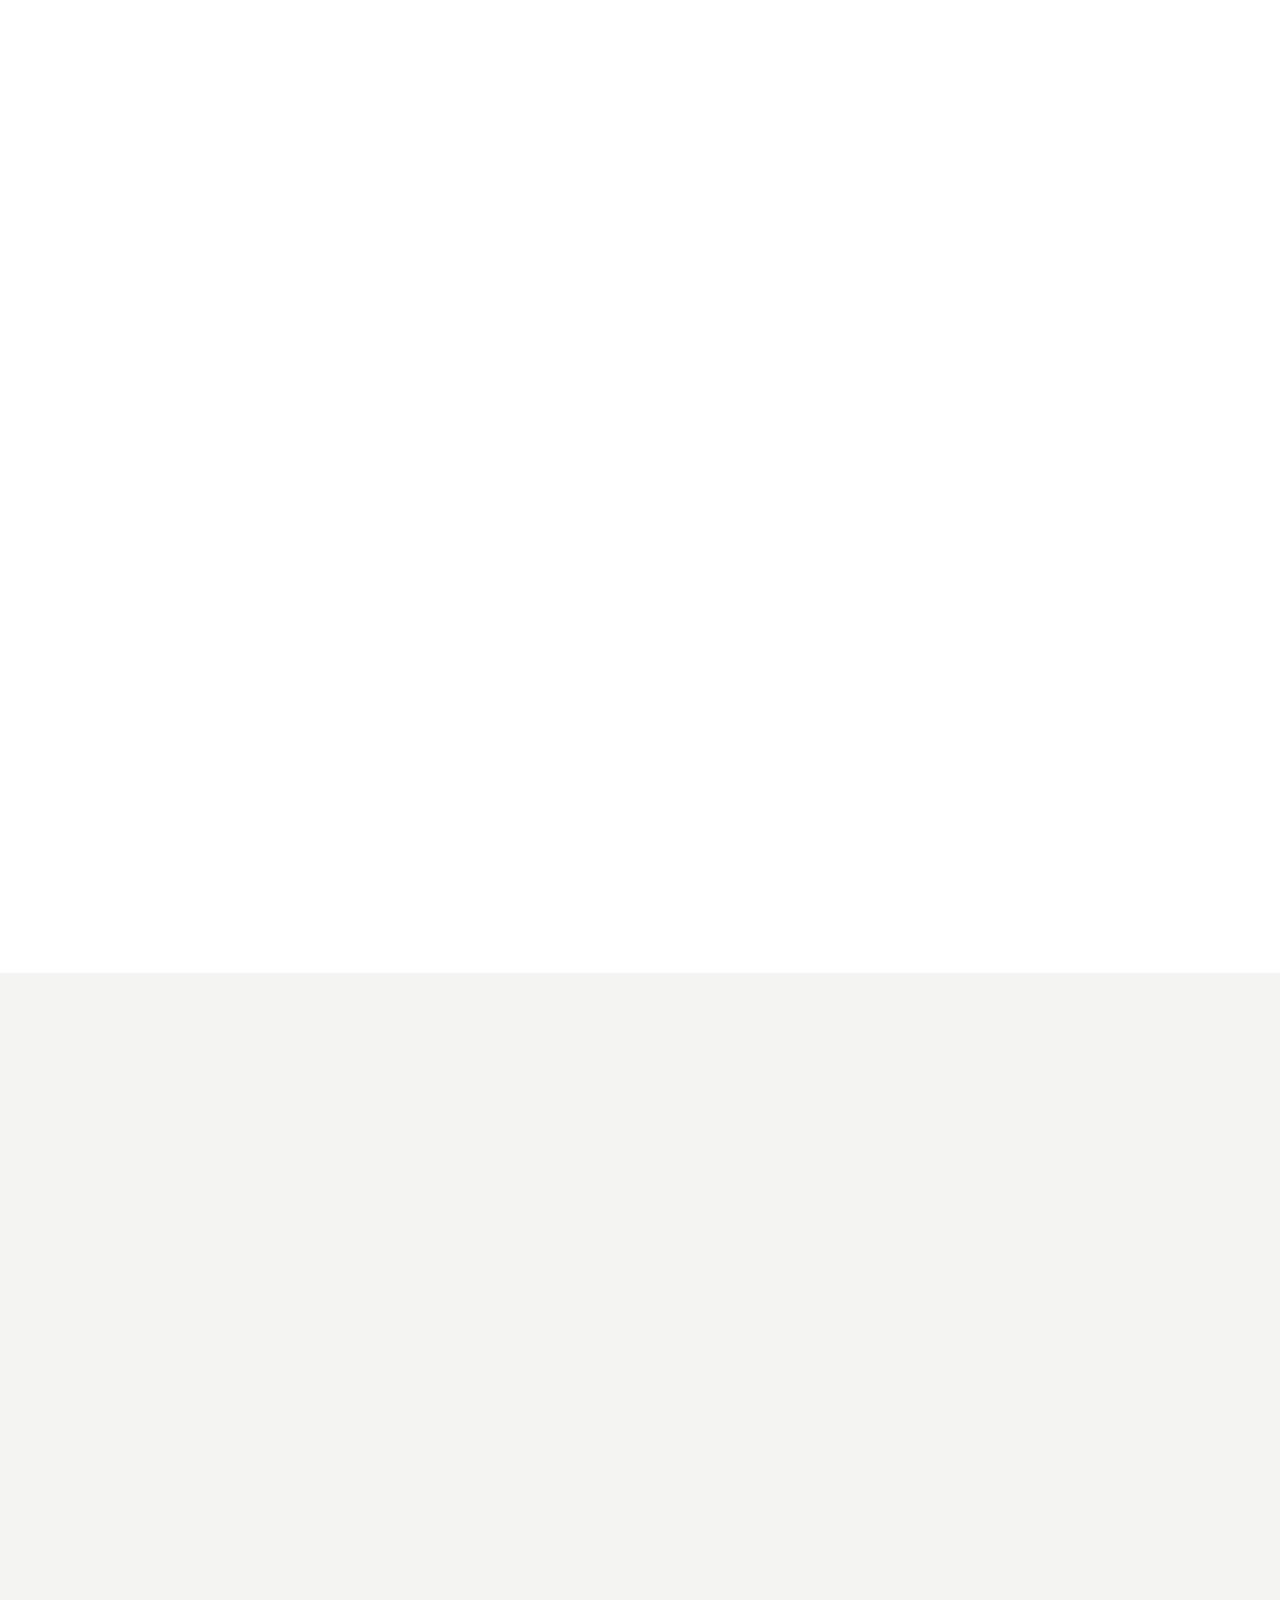
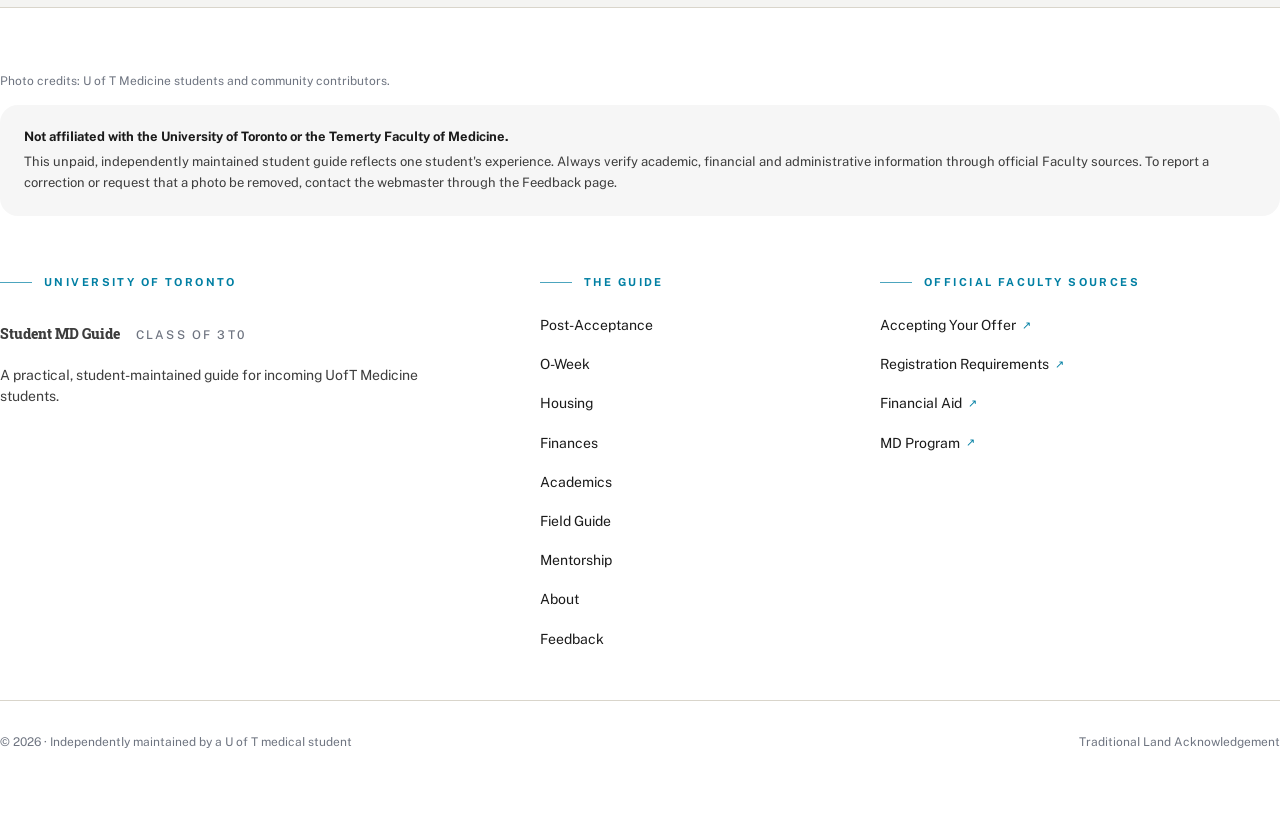
==== commit ac85bcf7: "Add files via upload" ====
--- a/index.html
+++ b/index.html
@@ -6215,7 +6215,41 @@
   });
 </script>
 
-<style id="site-collapsible-sections-style">
+
+
+
+
+
+
+
+
+
+
+<style id="homepage-guide-merge-fix">
+.tiles-section{padding-top:64px !important;}
+.tiles-header{margin-bottom:26px !important;}
+.guide-start{display:grid;grid-template-columns:minmax(0,1fr) auto;gap:32px;align-items:center;margin:0 0 32px;padding:26px 30px;background:#f7f7f7;border-radius:18px;}
+.guide-start-kicker{margin:0 0 5px !important;color:var(--uoft-teal,#007fa3) !important;font-size:12px !important;font-weight:700;letter-spacing:.13em;text-transform:uppercase;}
+.guide-start h3{margin:0 0 7px;color:var(--uoft-navy,#002a5c);font-family:Georgia,'Times New Roman',serif;font-size:clamp(1.35rem,2vw,1.7rem);line-height:1.2;}
+.guide-start p:last-child{margin:0;max-width:760px;line-height:1.55;color:var(--ink-soft,#444);}
+.guide-start-link{white-space:nowrap;color:var(--uoft-navy,#002a5c);font-weight:700;text-decoration:none;border-bottom:2px solid var(--uoft-teal,#007fa3);padding:5px 0;}
+.guide-start-link:hover{color:var(--uoft-teal,#007fa3);}
+@media(max-width:720px){.guide-start{grid-template-columns:1fr;gap:16px;padding:22px}.guide-start-link{justify-self:start}}
+</style>
+<style id="site-performance-style">
+/* Performance + collapsible section controls */
+.site-collapse-control{display:flex;justify-content:flex-start;align-items:center;margin-top:18px;}
+.site-collapse-toggle{appearance:none;border:0;background:transparent;color:var(--uoft-teal,#007fa3);font:700 13px/1.4 Arial,sans-serif;padding:2px 0;display:inline-flex;align-items:center;gap:7px;cursor:pointer;text-align:left;}
+.site-collapse-toggle:hover{color:var(--uoft-navy,#002a5c);}
+.site-collapse-toggle:focus-visible{outline:3px solid rgba(0,127,163,.18);outline-offset:4px;}
+.site-collapse-toggle .site-collapse-label{border-bottom:1px solid currentColor;padding-bottom:1px;}
+.site-collapse-toggle .site-collapse-chevron{font-size:13px;line-height:1;}
+.section-header>.site-collapse-control{width:100%;}
+.is-site-collapsed>.container>.section-header,.is-site-collapsed>.section-header{margin-bottom:0!important;}
+/* Let the browser skip layout/paint for long sections until they near the viewport. */
+main > section:not(.hero), main .section:not(.hero){content-visibility:auto;contain-intrinsic-size:auto 900px;}
+@media(prefers-reduced-motion:reduce){.site-collapse-toggle *{transition:none!important;}}
+
 .site-collapse-control{display:flex;justify-content:flex-start;align-items:center;margin-top:18px;}
 .site-collapse-toggle{appearance:none;border:0;background:transparent;color:var(--uoft-teal,#007fa3);font:700 13px/1.4 Arial,sans-serif;padding:2px 0;display:inline-flex;align-items:center;gap:7px;cursor:pointer;text-align:left;}
 .site-collapse-toggle:hover{color:var(--uoft-navy,#002a5c);}
@@ -6225,9 +6259,6 @@
 .section-header>.site-collapse-control{width:100%;}
 .is-site-collapsed>.container>.section-header,.is-site-collapsed>.section-header{margin-bottom:0!important;}
 @media(prefers-reduced-motion:reduce){.site-collapse-toggle *{transition:none!important;}}
-</style>
-
-<style id="uoft-flat-card-style">
 /* U of T-inspired content blocks: square corners, white field, light keyline and a restrained top rule. */
 .step-card,.data-card,.group-card,.academy-card,.platform-card,.residence-card,.testimonial-card,.law-card,.principle-card,.wellness-card,.choose-uoft-card,.mentor-card,.bank-card,.recap-card,.council-roles-group{
   border-radius:0 !important;
@@ -6447,10 +6478,6 @@
   .tile-num{width:58px !important;height:58px !important;font-size:22px !important;}
   .tile-label{font-size:19px !important;}
 }
-
-</style>
-
-<style id="uoft-surface-completion-20260824">
 /* Complete the U of T-inspired surface system across legacy component families. */
 :where(
   .student-status,
@@ -6550,10 +6577,6 @@
   .before-oweek-inner{padding:26px 24px !important;}
   .council-roles-group{padding:20px 22px !important;}
 }
-</style>
-
-
-<style id="uoft-final-surface-fixes-20260824">
 /* Final surface cleanup based on U of T reference pages. */
 .skip-link{
   top:-100px !important;
@@ -6622,19 +6645,6 @@
   border-radius:18px !important;
   background:#fff7e6 !important;
 }
-</style>
-
-
-<style id="homepage-guide-merge-fix">
-.tiles-section{padding-top:64px !important;}
-.tiles-header{margin-bottom:26px !important;}
-.guide-start{display:grid;grid-template-columns:minmax(0,1fr) auto;gap:32px;align-items:center;margin:0 0 32px;padding:26px 30px;background:#f7f7f7;border-radius:18px;}
-.guide-start-kicker{margin:0 0 5px !important;color:var(--uoft-teal,#007fa3) !important;font-size:12px !important;font-weight:700;letter-spacing:.13em;text-transform:uppercase;}
-.guide-start h3{margin:0 0 7px;color:var(--uoft-navy,#002a5c);font-family:Georgia,'Times New Roman',serif;font-size:clamp(1.35rem,2vw,1.7rem);line-height:1.2;}
-.guide-start p:last-child{margin:0;max-width:760px;line-height:1.55;color:var(--ink-soft,#444);}
-.guide-start-link{white-space:nowrap;color:var(--uoft-navy,#002a5c);font-weight:700;text-decoration:none;border-bottom:2px solid var(--uoft-teal,#007fa3);padding:5px 0;}
-.guide-start-link:hover{color:var(--uoft-teal,#007fa3);}
-@media(max-width:720px){.guide-start{grid-template-columns:1fr;gap:16px;padding:22px}.guide-start-link{justify-self:start}}
 </style>
 </head>
 <body data-page="homepage">
@@ -7196,90 +7206,77 @@
 
 <script>
 (function(){
-  var btn = document.querySelector('.back-to-top');
-  if (!btn) return;
-  window.addEventListener('scroll', function() {
-    btn.classList.toggle('visible', window.scrollY > 600);
-  }, { passive: true });
+  var btn=document.querySelector('.back-to-top');
+  if(!btn) return;
+  var ticking=false;
+  function update(){btn.classList.toggle('visible',window.scrollY>600);ticking=false;}
+  window.addEventListener('scroll',function(){if(!ticking){ticking=true;requestAnimationFrame(update);}},{passive:true});
+  update();
 })();
 </script>
 
 <script id="site-collapsible-sections-script">
 (function(){
-  function visibleCandidate(el){
-    return el && !el.matches('style,script,template');
-  }
-  function topChildWithin(container, node){
+  function visibleCandidate(el){return el && !el.matches('style,script,template');}
+  function topChildWithin(container,node){
     var current=node;
     while(current && current.parentElement!==container) current=current.parentElement;
     return current;
   }
-  function contentFor(section, header){
+  function contentFor(section,header){
     var targets=[];
     var container=header.closest('.container') || header.parentElement;
     var anchor=topChildWithin(container,header) || header;
     var node=anchor.nextElementSibling;
-    while(node){ if(visibleCandidate(node)) targets.push(node); node=node.nextElementSibling; }
-    if(container && container!==section){
-      node=container.nextElementSibling;
-      while(node){ if(visibleCandidate(node)) targets.push(node); node=node.nextElementSibling; }
+    while(node){if(visibleCandidate(node)) targets.push(node);node=node.nextElementSibling;}
+    if(!targets.length && container!==section){
+      var outer=topChildWithin(section,container) || container;
+      node=outer.nextElementSibling;
+      while(node){if(visibleCandidate(node)) targets.push(node);node=node.nextElementSibling;}
     }
-    return Array.from(new Set(targets));
-  }
-  function meaningful(targets){
-    if(!targets.length) return false;
-    var text=targets.map(function(el){return (el.innerText||'').trim();}).join(' ').replace(/\s+/g,' ');
-    var height=targets.reduce(function(sum,el){return sum+(el.scrollHeight||0);},0);
-    var structural=targets.some(function(el){
-      return el.matches('article,table,form,details,ul,ol') || !!el.querySelector('article,table,form,details,.grid,[class*="grid"],[class*="cards"],[class*="card"],[class*="sequence"],[class*="timeline"],[class*="table"],[class*="list"],[role="tablist"]');
-    });
-    var substantialBlocks=targets.filter(function(el){return (el.scrollHeight||0)>180;}).length;
-    return (structural && height>360) || substantialBlocks>=2 || text.length>1100 || height>820;
-  }
-  function setupSection(section){
+    return targets;
+  }
+  function worthwhile(section,targets){
+    if(!targets || targets.length<2) return false;
+    var structural=section.querySelectorAll('table,details,ul,ol,[class*="grid"],[class*="cards"],[class*="timeline"],[class*="map"],[class*="comparison"],[class*="directory"],[class*="sequence"]').length;
+    var paragraphs=section.querySelectorAll('p').length;
+    return structural>=2 || targets.length>=4 || paragraphs>=5;
+  }
+  function setup(section){
     if(section.dataset.collapsibleReady==='true' || section.dataset.noCollapse==='true') return;
     var header=section.querySelector(':scope > .container > .section-header, :scope > .section-header');
     if(!header) return;
-    var heading=header.querySelector('h2');
-    if(!heading) return;
-    var hideTargets=contentFor(section,header);
-    if(!meaningful(hideTargets)) return;
+    var targets=contentFor(section,header);
+    if(!worthwhile(section,targets)) return;
     section.dataset.collapsibleReady='true';
     var control=document.createElement('div');
     control.className='site-collapse-control';
     var button=document.createElement('button');
-    button.type='button';
-    button.className='site-collapse-toggle';
-    button.setAttribute('aria-expanded','true');
-    var label=(heading.textContent||'section').replace(/\s+/g,' ').trim();
+    button.type='button';button.className='site-collapse-toggle';button.setAttribute('aria-expanded','true');
+    var heading=header.querySelector('h1,h2,h3');
+    var label=heading ? heading.textContent.trim() : 'section';
     button.setAttribute('aria-label','Collapse section: '+label);
     button.innerHTML='<span class="site-collapse-label">Collapse section</span><span class="site-collapse-chevron" aria-hidden="true">↑</span>';
+    control.appendChild(button);header.appendChild(control);
     function setOpen(open){
-      hideTargets.forEach(function(el){el.hidden=!open;});
-      button.setAttribute('aria-expanded',String(open));
+      targets.forEach(function(el){el.hidden=!open;});
+      button.setAttribute('aria-expanded',open?'true':'false');
       button.setAttribute('aria-label',(open?'Collapse':'Expand')+' section: '+label);
       button.querySelector('.site-collapse-label').textContent=open?'Collapse section':'Expand section';
       button.querySelector('.site-collapse-chevron').textContent=open?'↑':'↓';
       section.classList.toggle('is-site-collapsed',!open);
     }
     button.addEventListener('click',function(){setOpen(button.getAttribute('aria-expanded')!=='true');});
-    control.appendChild(button);
-    var intro=header.querySelector(':scope > p:last-of-type');
-    if(intro) intro.insertAdjacentElement('afterend',control); else header.appendChild(control);
-    section._siteSetOpen=setOpen;
   }
   function init(){
-    document.querySelectorAll('main section').forEach(setupSection);
-    function openHashTarget(){
-      if(!location.hash) return;
-      var target=document.getElementById(location.hash.slice(1));
-      var section=target&&target.closest('section');
-      if(section&&section._siteSetOpen) section._siteSetOpen(true);
-    }
-    openHashTarget();
-    window.addEventListener('hashchange',openHashTarget);
-  }
-  if(document.readyState==='loading') document.addEventListener('DOMContentLoaded',init); else init();
+    document.querySelectorAll('main > section, main .section').forEach(setup);
+  }
+  function schedule(){
+    if('requestIdleCallback' in window) requestIdleCallback(init,{timeout:700});
+    else setTimeout(init,32);
+  }
+  if(document.readyState==='loading') document.addEventListener('DOMContentLoaded',schedule,{once:true});
+  else schedule();
 })();
 </script>
 
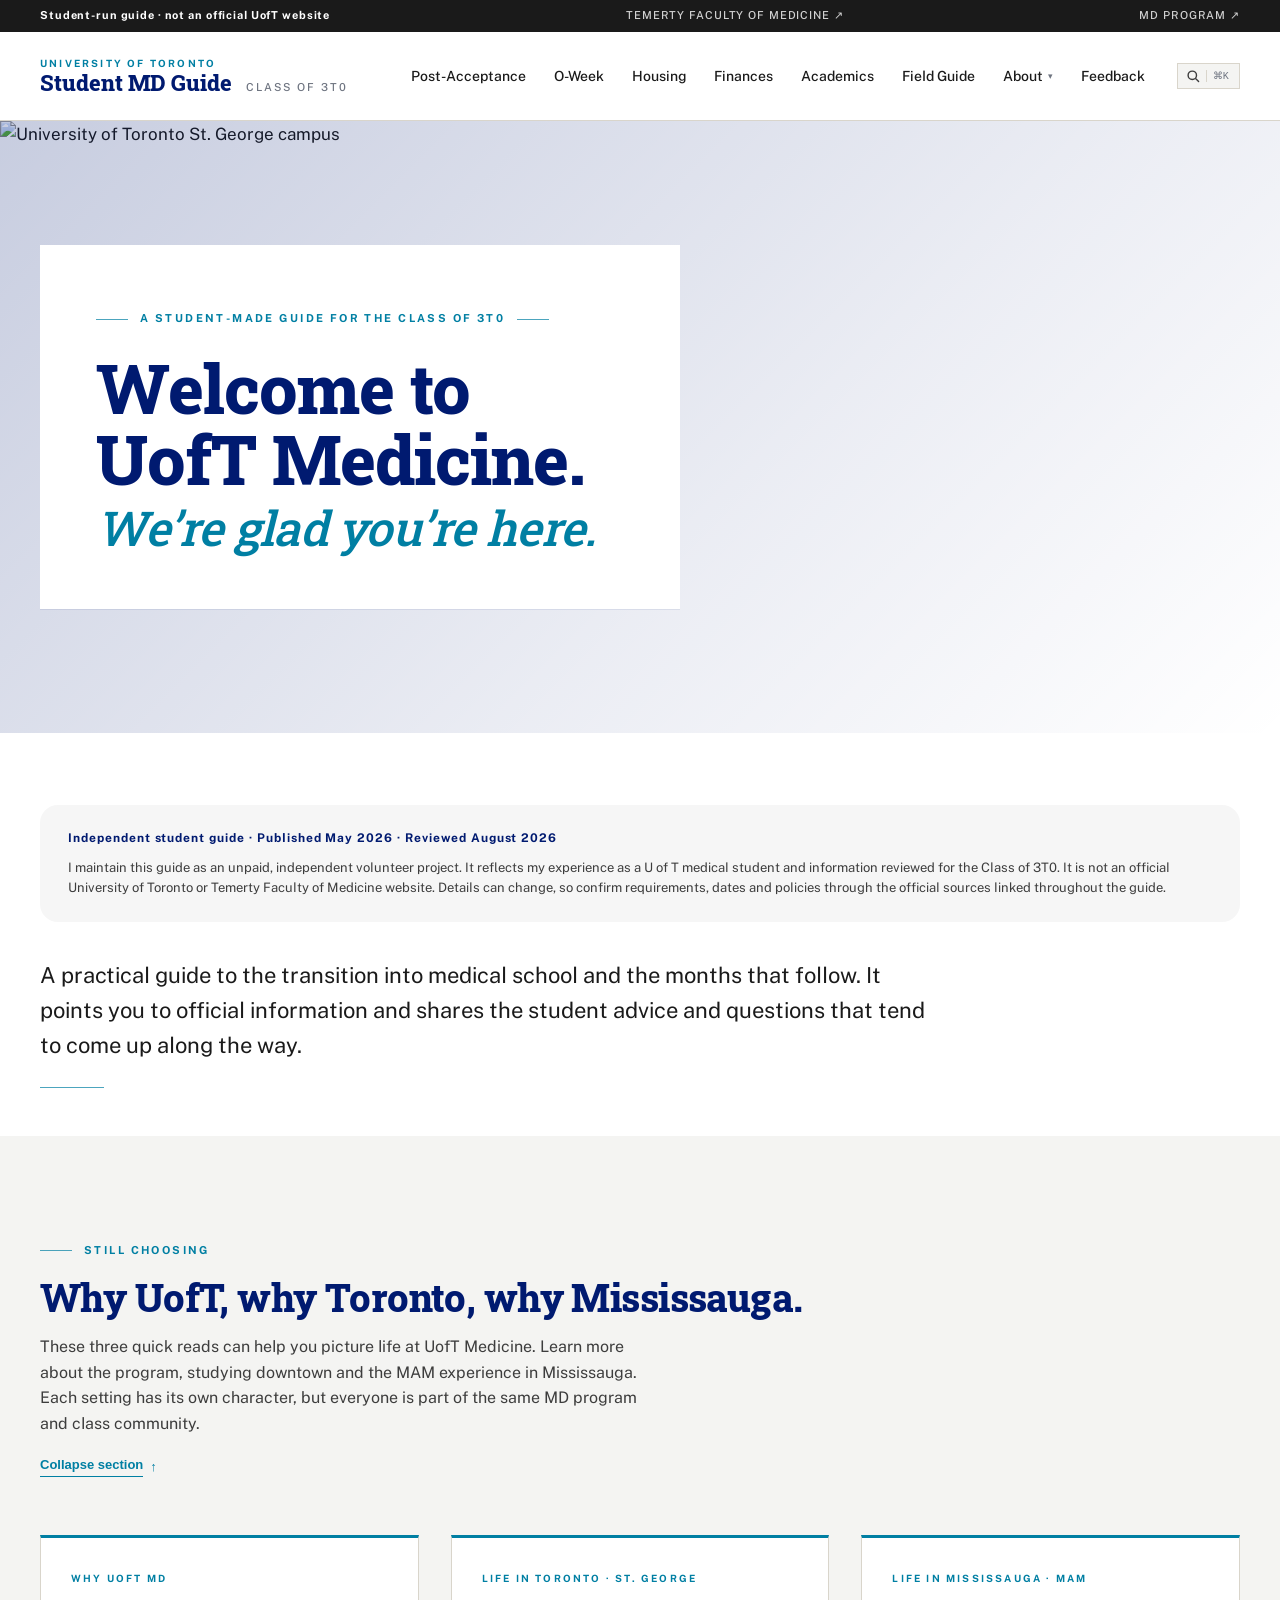
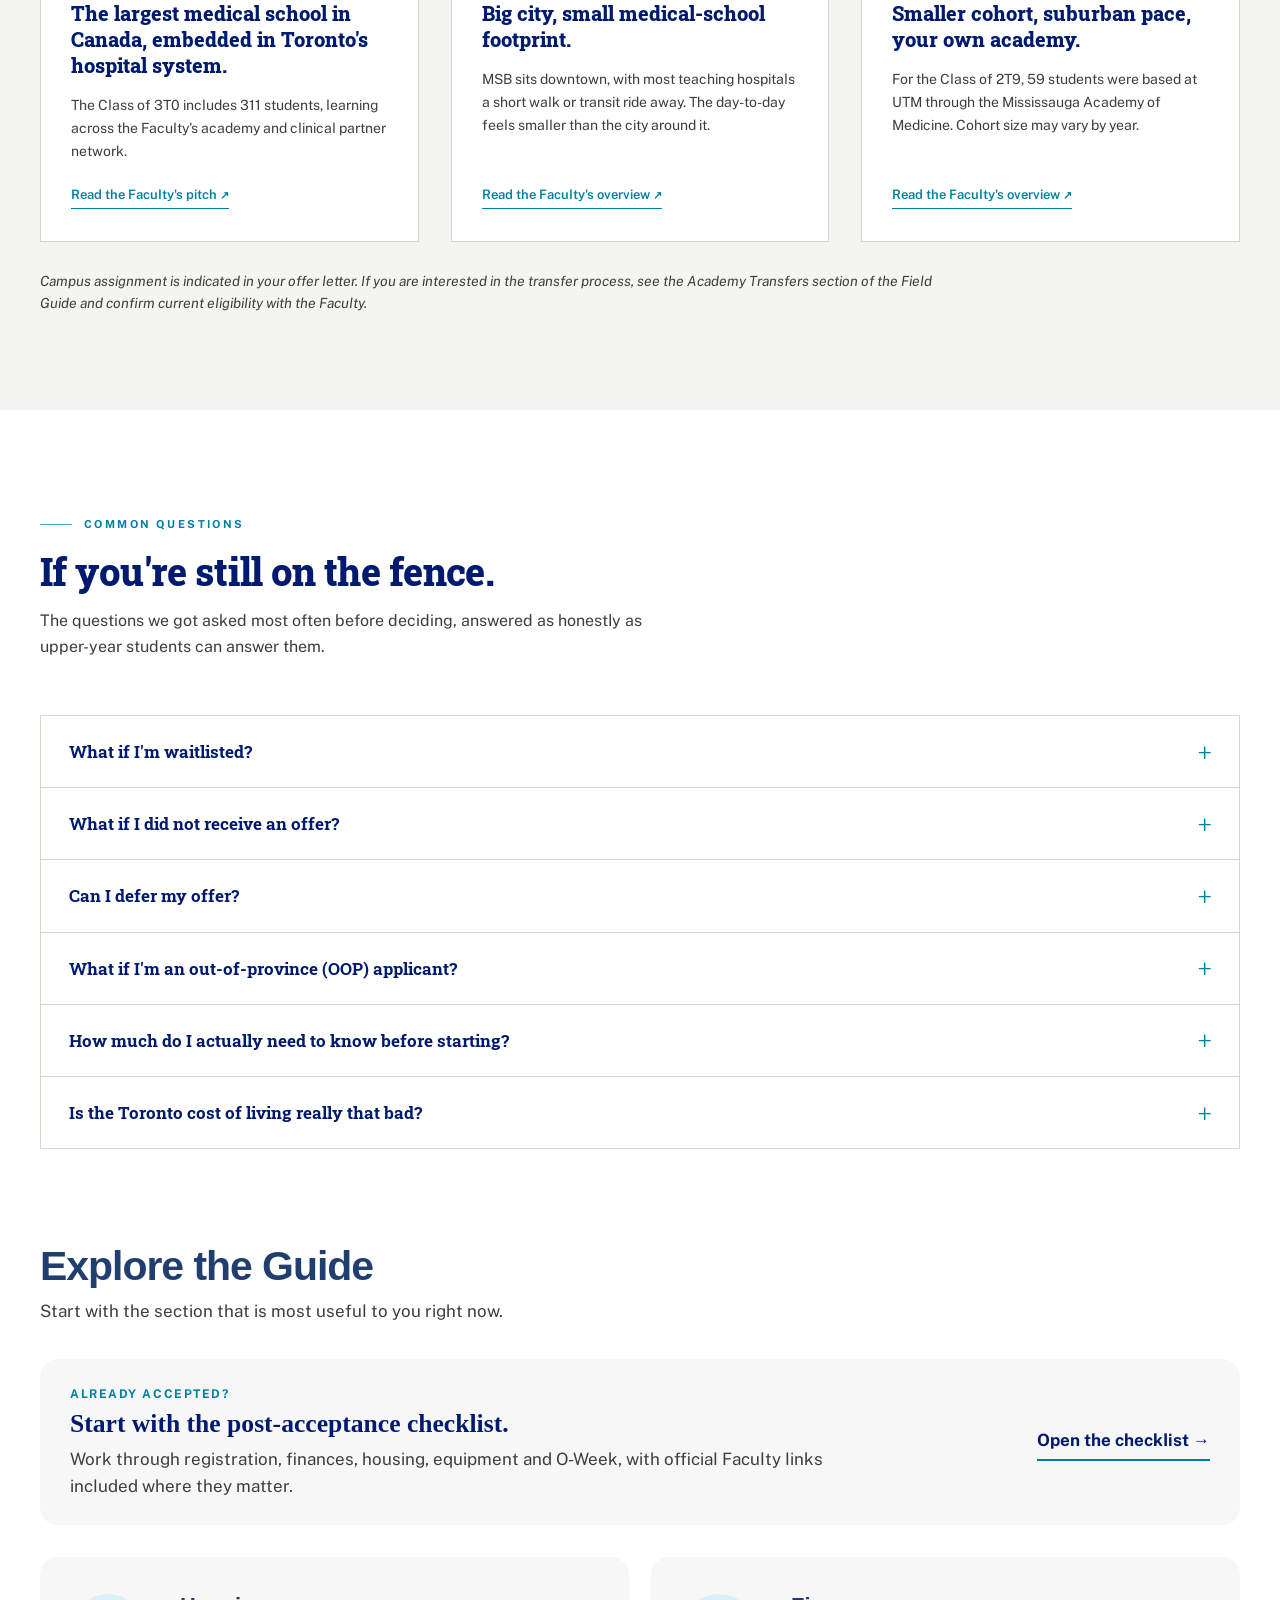
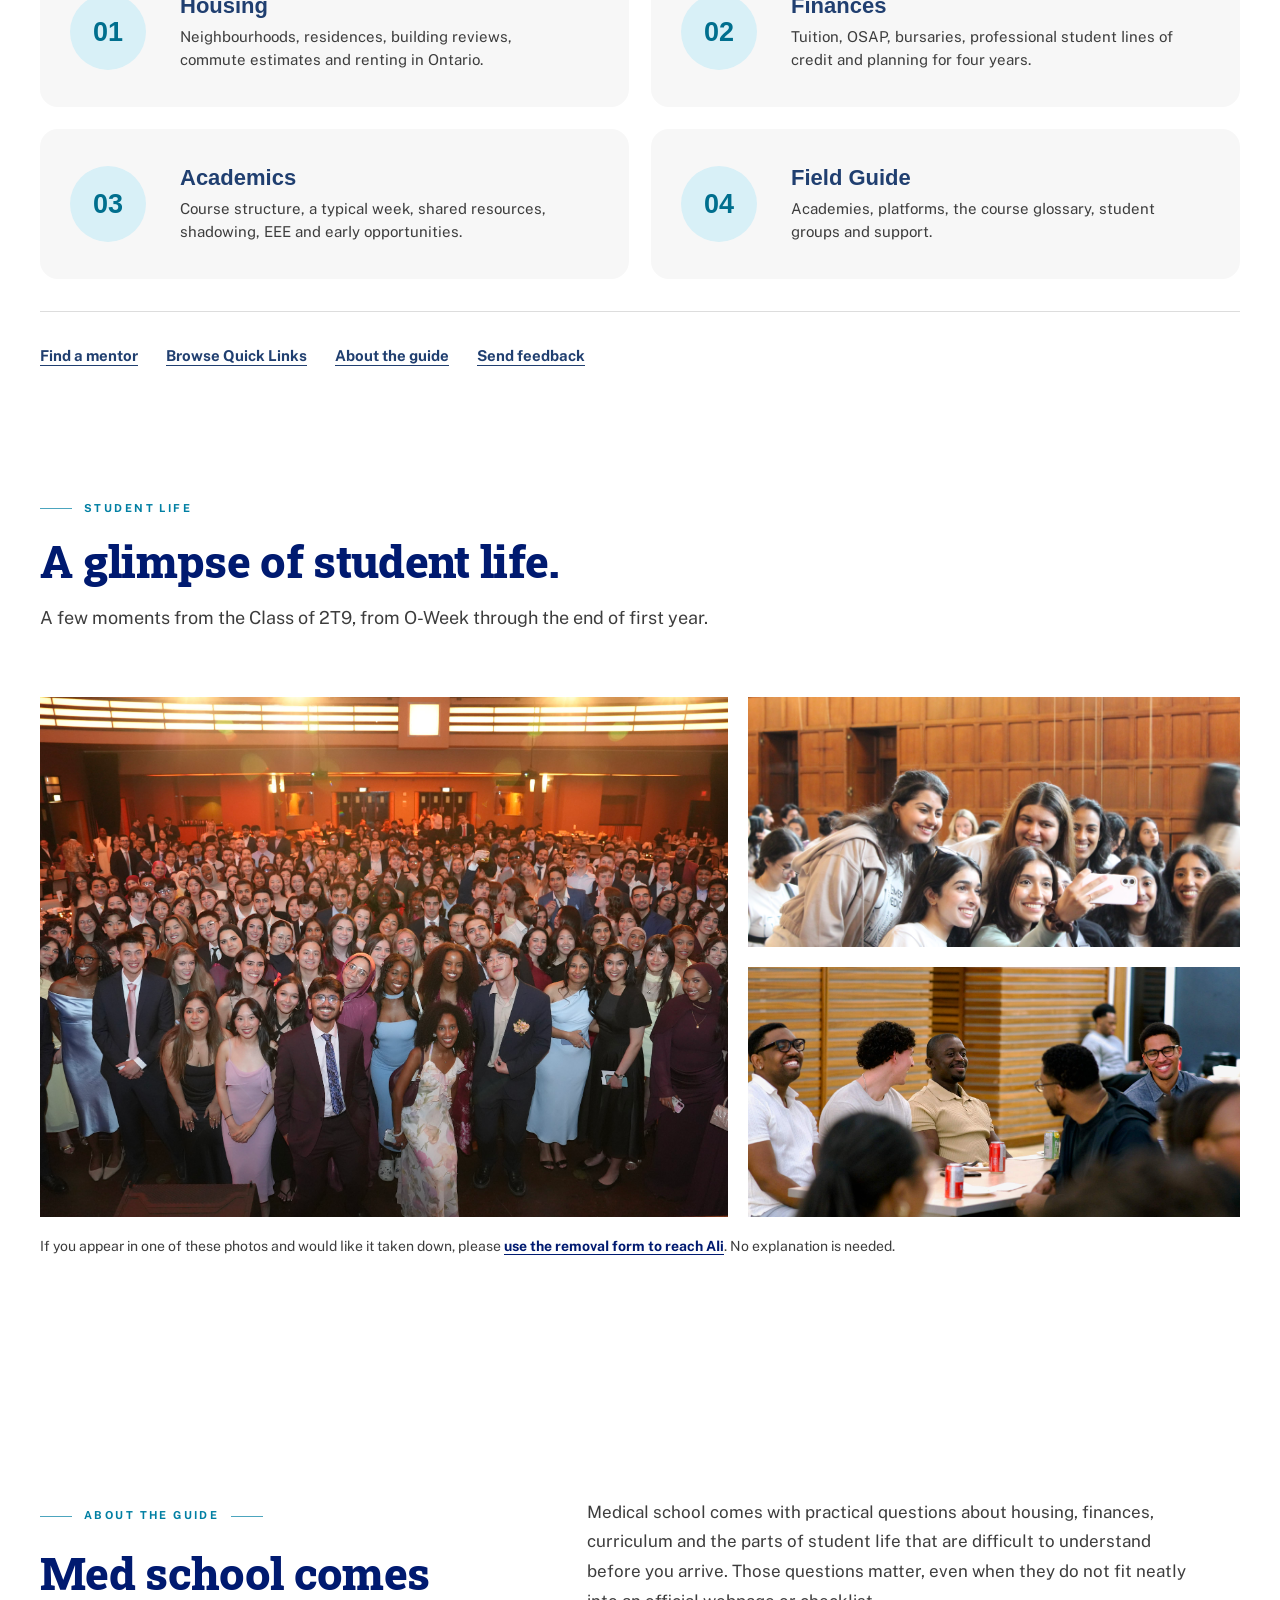
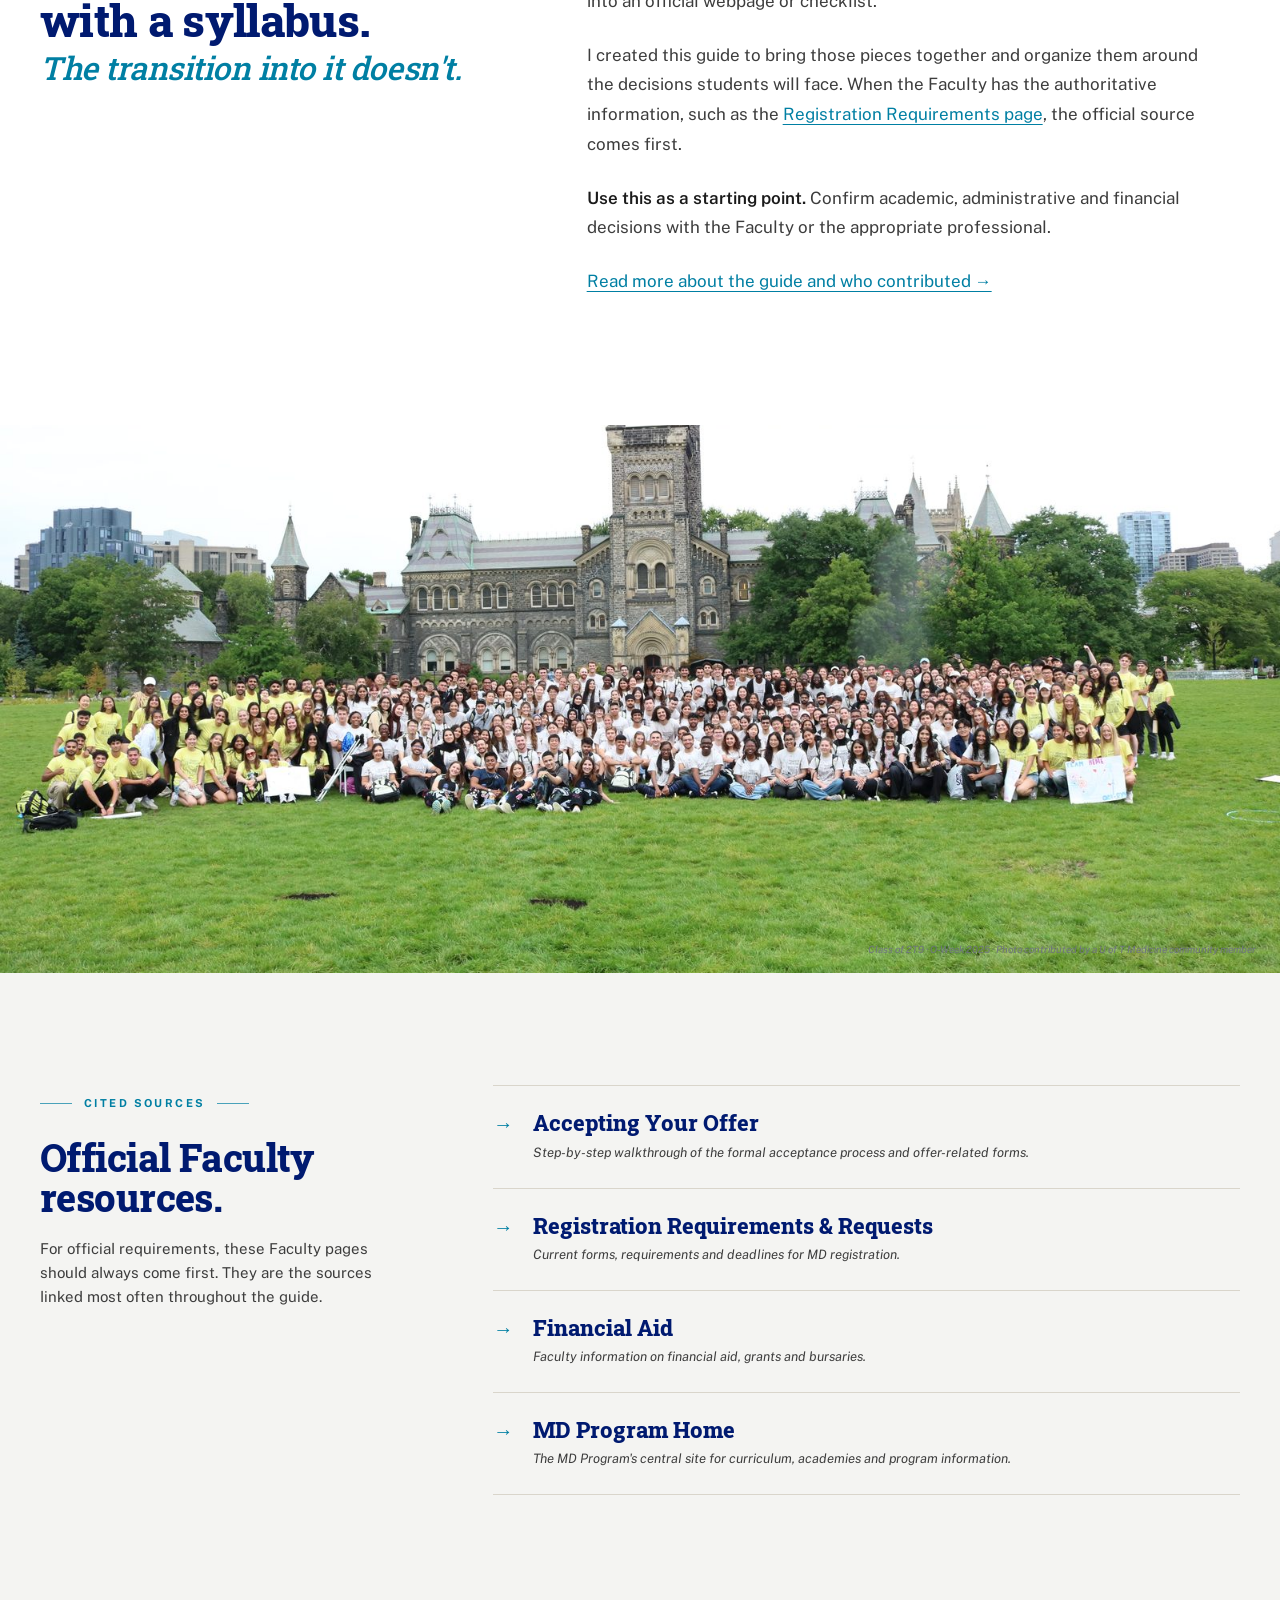
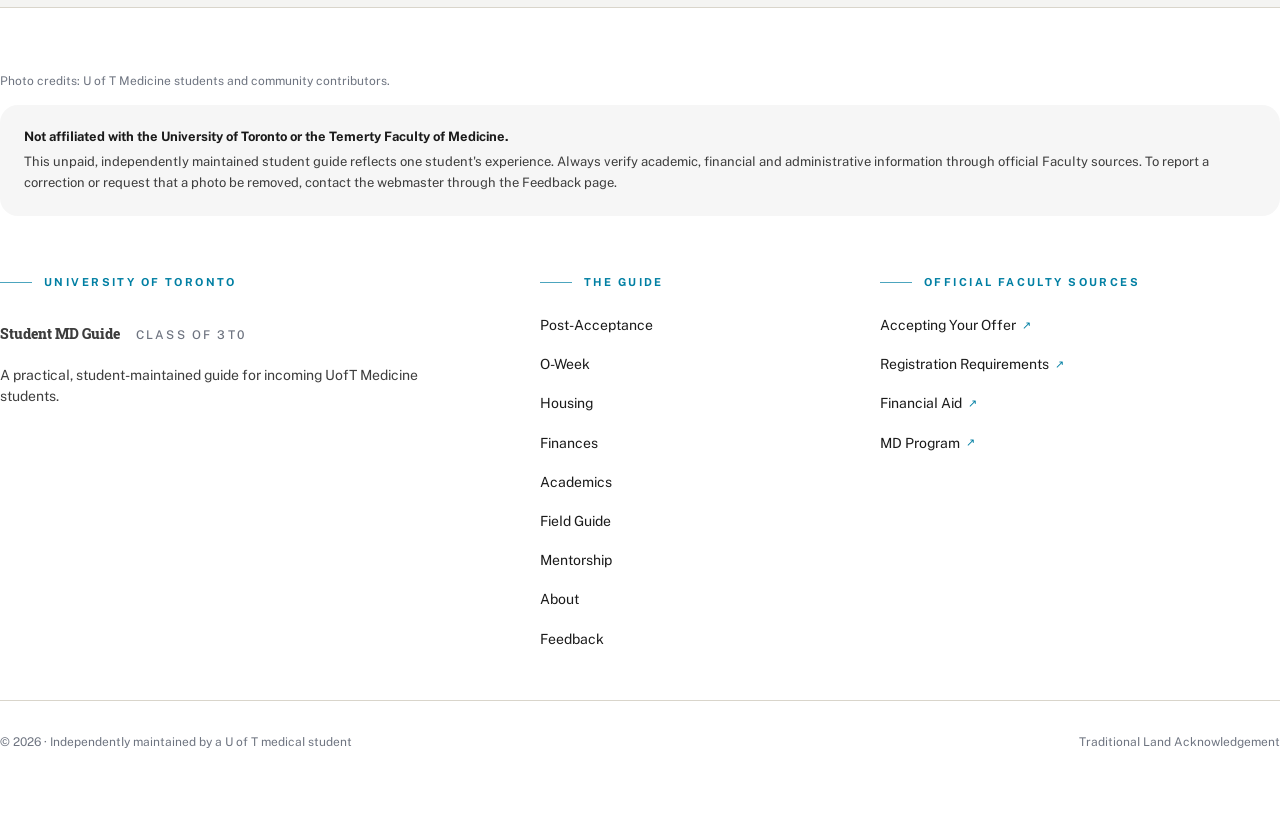
==== commit 6d35059a: "Add files via upload" ====
--- a/index.html
+++ b/index.html
@@ -5896,19 +5896,47 @@
       return document.getElementById(id);
     }).filter(Boolean);
 
+    var offsets = [];
+    var activeIdx = -1;
+    var ticking = false;
+
+    function refreshOffsets() {
+      offsets = sections.map(function(section) { return section.offsetTop; });
+      scheduleUpdate();
+    }
+
     function update() {
       var scrollY = window.scrollY + 140;
-      var activeIdx = 0;
-      for (var i = 0; i < sections.length; i++) {
-        if (sections[i].offsetTop <= scrollY) activeIdx = i;
+      var nextIdx = 0;
+      for (var i = 0; i < offsets.length; i++) {
+        if (offsets[i] <= scrollY) nextIdx = i;
+        else break;
       }
-      links.forEach(function(a, i) {
-        a.classList.toggle('is-active', i === activeIdx);
-      });
+      if (nextIdx !== activeIdx) {
+        activeIdx = nextIdx;
+        links.forEach(function(a, i) {
+          a.classList.toggle('is-active', i === activeIdx);
+        });
+      }
+      ticking = false;
     }
-    update();
-    window.addEventListener('scroll', update, { passive: true });
-    window.addEventListener('resize', update);
+
+    function scheduleUpdate() {
+      if (!ticking) {
+        ticking = true;
+        requestAnimationFrame(update);
+      }
+    }
+
+    refreshOffsets();
+    window.addEventListener('scroll', scheduleUpdate, { passive: true });
+    window.addEventListener('resize', refreshOffsets);
+    window.addEventListener('load', refreshOffsets, { once: true });
+    document.addEventListener('click', function(event) {
+      if (event.target.closest && event.target.closest('.site-collapse-toggle')) {
+        setTimeout(refreshOffsets, 0);
+      }
+    });
   });
 
   // Photo carousel
@@ -5984,7 +6012,13 @@
         track.scrollBy({ left: getStep(), behavior: 'smooth' });
       });
 
-      track.addEventListener('scroll', updateButtons);
+      var carouselTicking = false;
+      track.addEventListener('scroll', function() {
+        if (!carouselTicking) {
+          carouselTicking = true;
+          requestAnimationFrame(function() { updateButtons(); carouselTicking = false; });
+        }
+      }, { passive: true });
       window.addEventListener('resize', updateButtons);
       updateButtons();
     });
@@ -6246,8 +6280,6 @@
 .site-collapse-toggle .site-collapse-chevron{font-size:13px;line-height:1;}
 .section-header>.site-collapse-control{width:100%;}
 .is-site-collapsed>.container>.section-header,.is-site-collapsed>.section-header{margin-bottom:0!important;}
-/* Let the browser skip layout/paint for long sections until they near the viewport. */
-main > section:not(.hero), main .section:not(.hero){content-visibility:auto;contain-intrinsic-size:auto 900px;}
 @media(prefers-reduced-motion:reduce){.site-collapse-toggle *{transition:none!important;}}
 
 .site-collapse-control{display:flex;justify-content:flex-start;align-items:center;margin-top:18px;}
@@ -6646,6 +6678,12 @@
   background:#fff7e6 !important;
 }
 </style>
+
+<style id="site-hidden-state-fix-20260824">
+/* Ensure native hidden state always wins over component display rules. */
+[hidden]{display:none !important;}
+</style>
+
 </head>
 <body data-page="homepage">
 
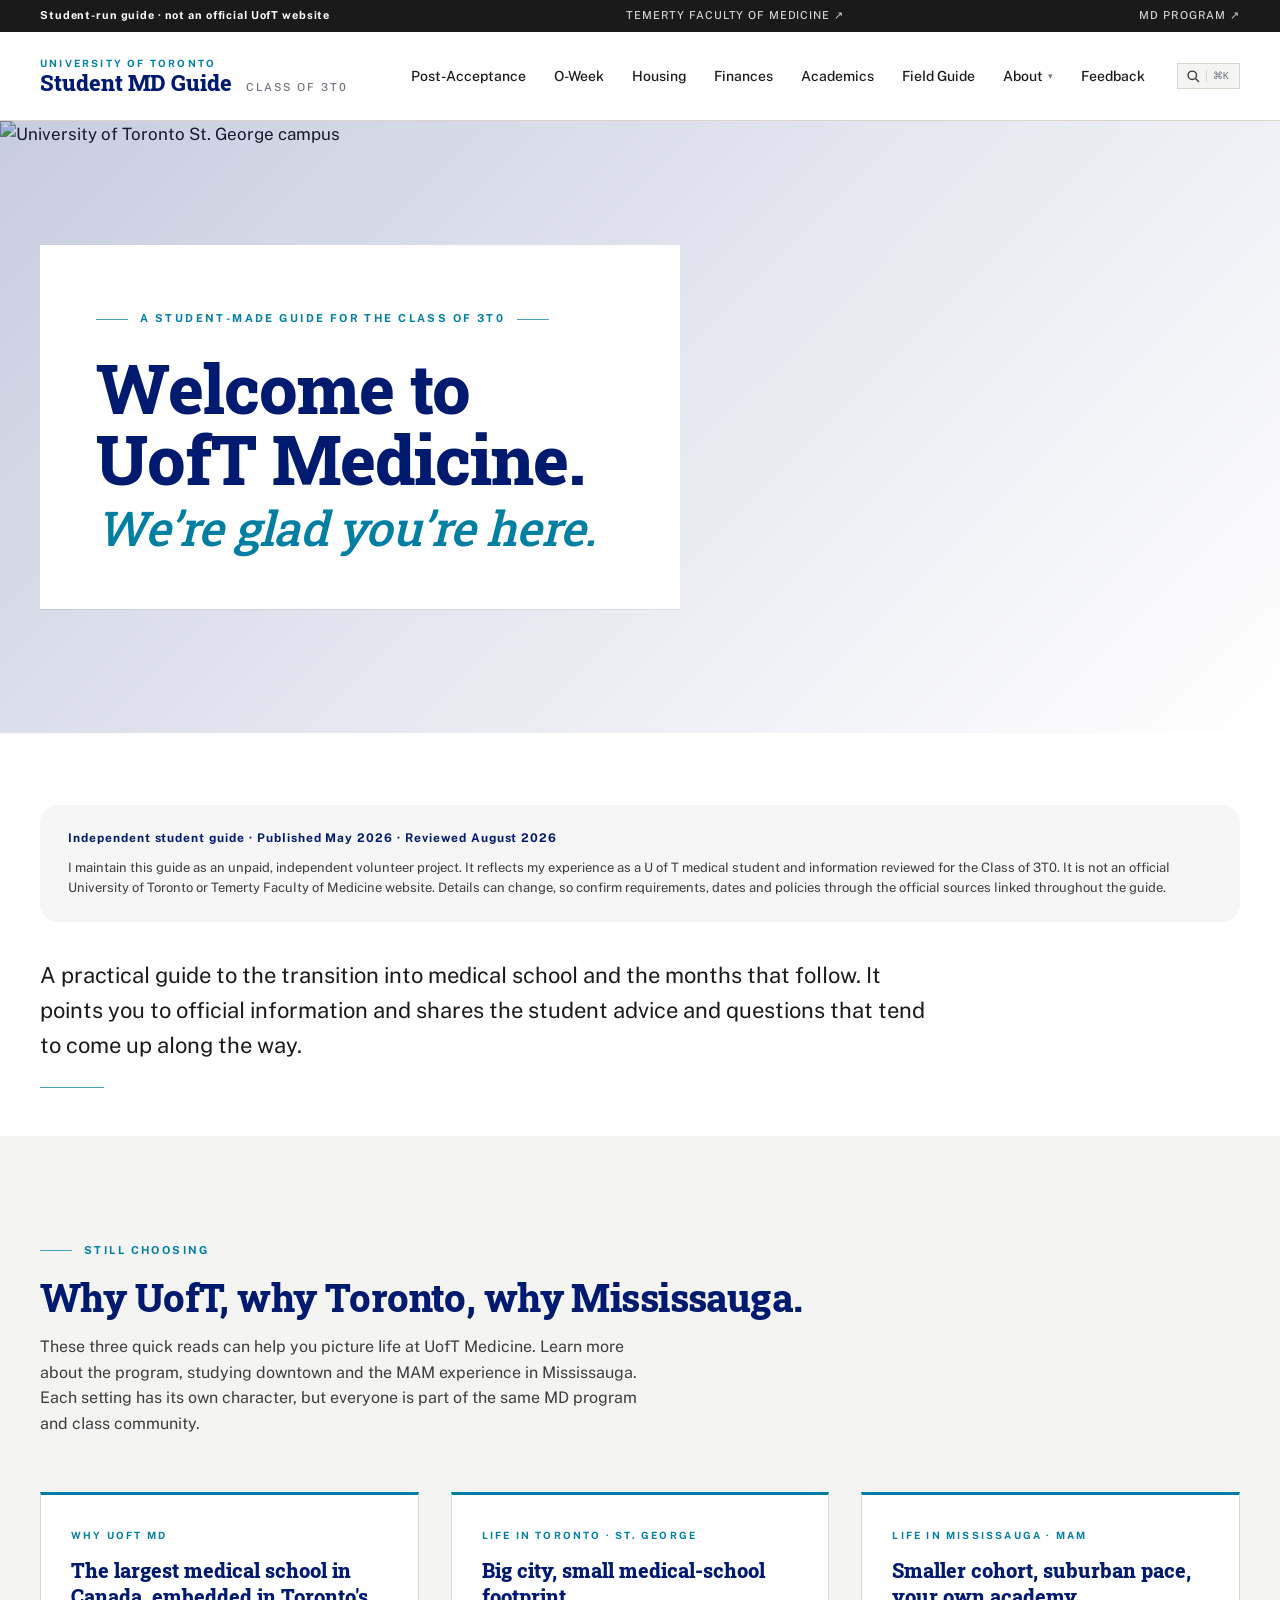
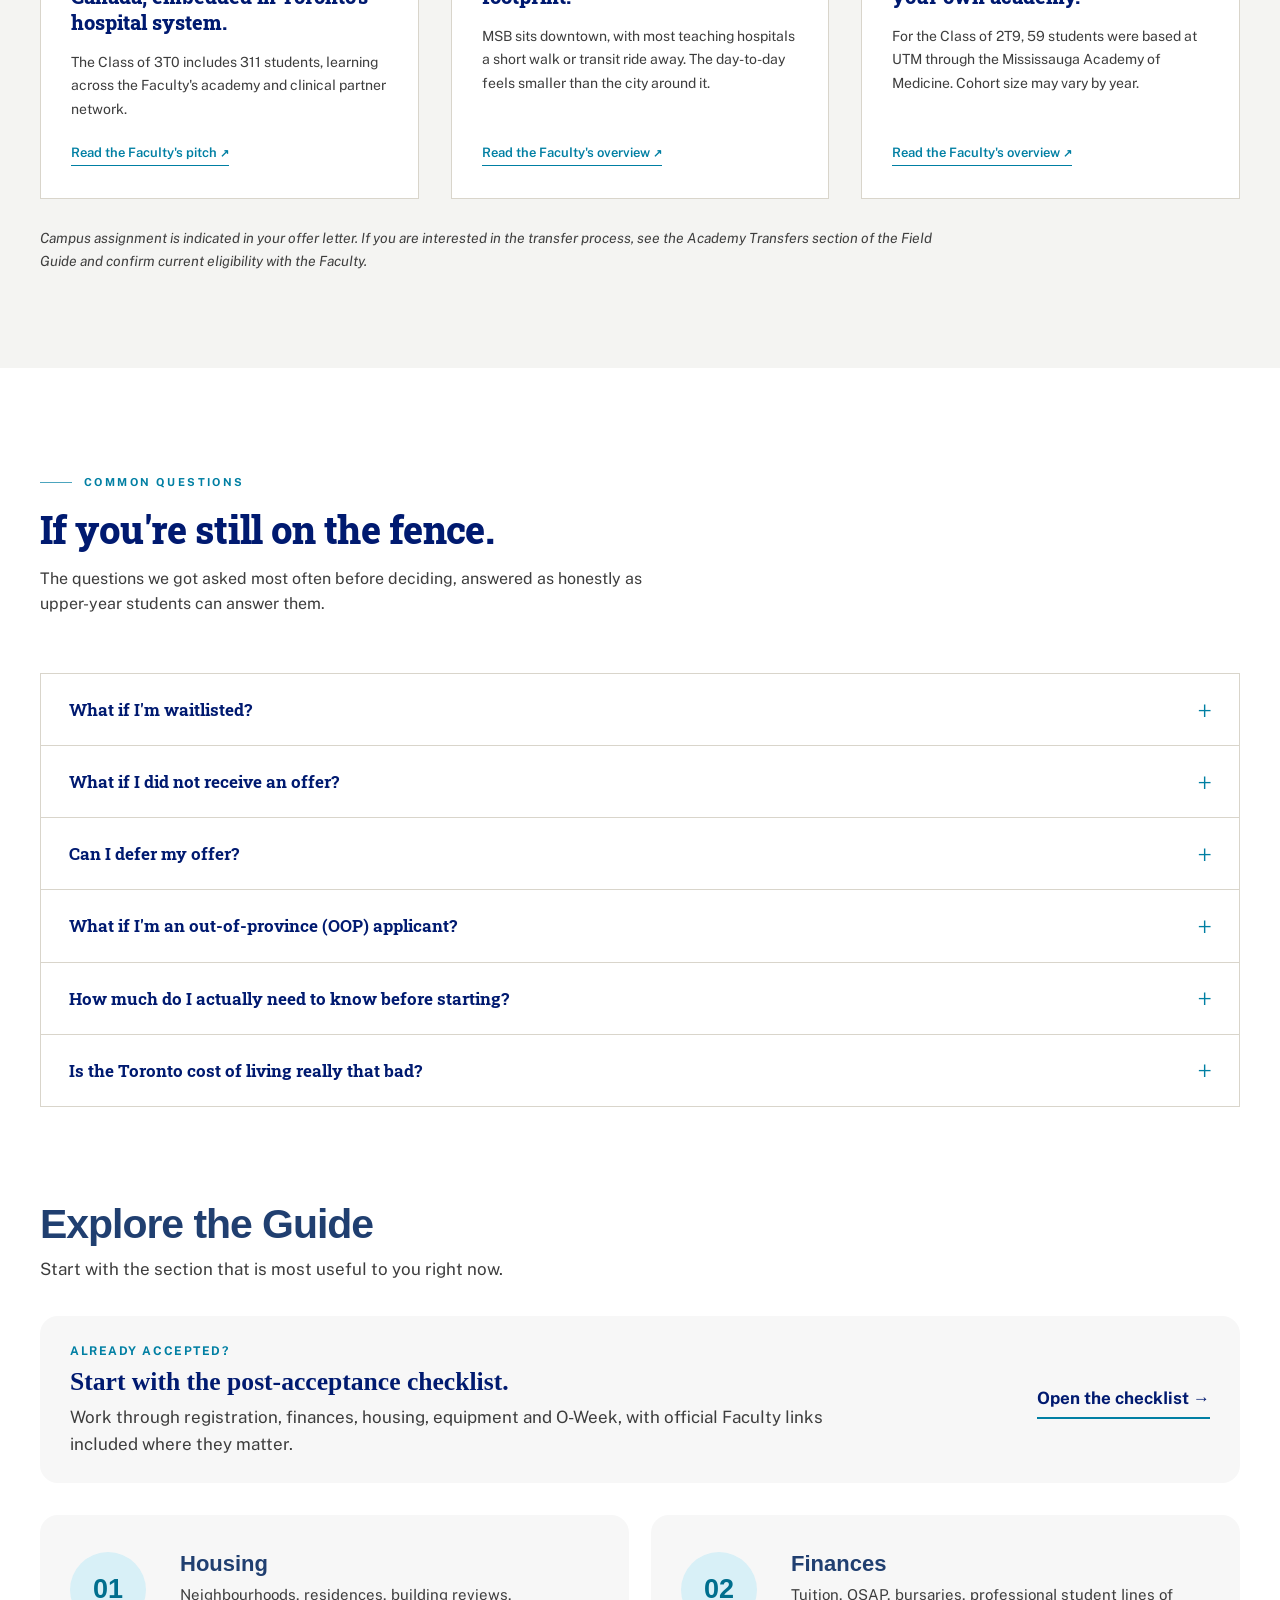
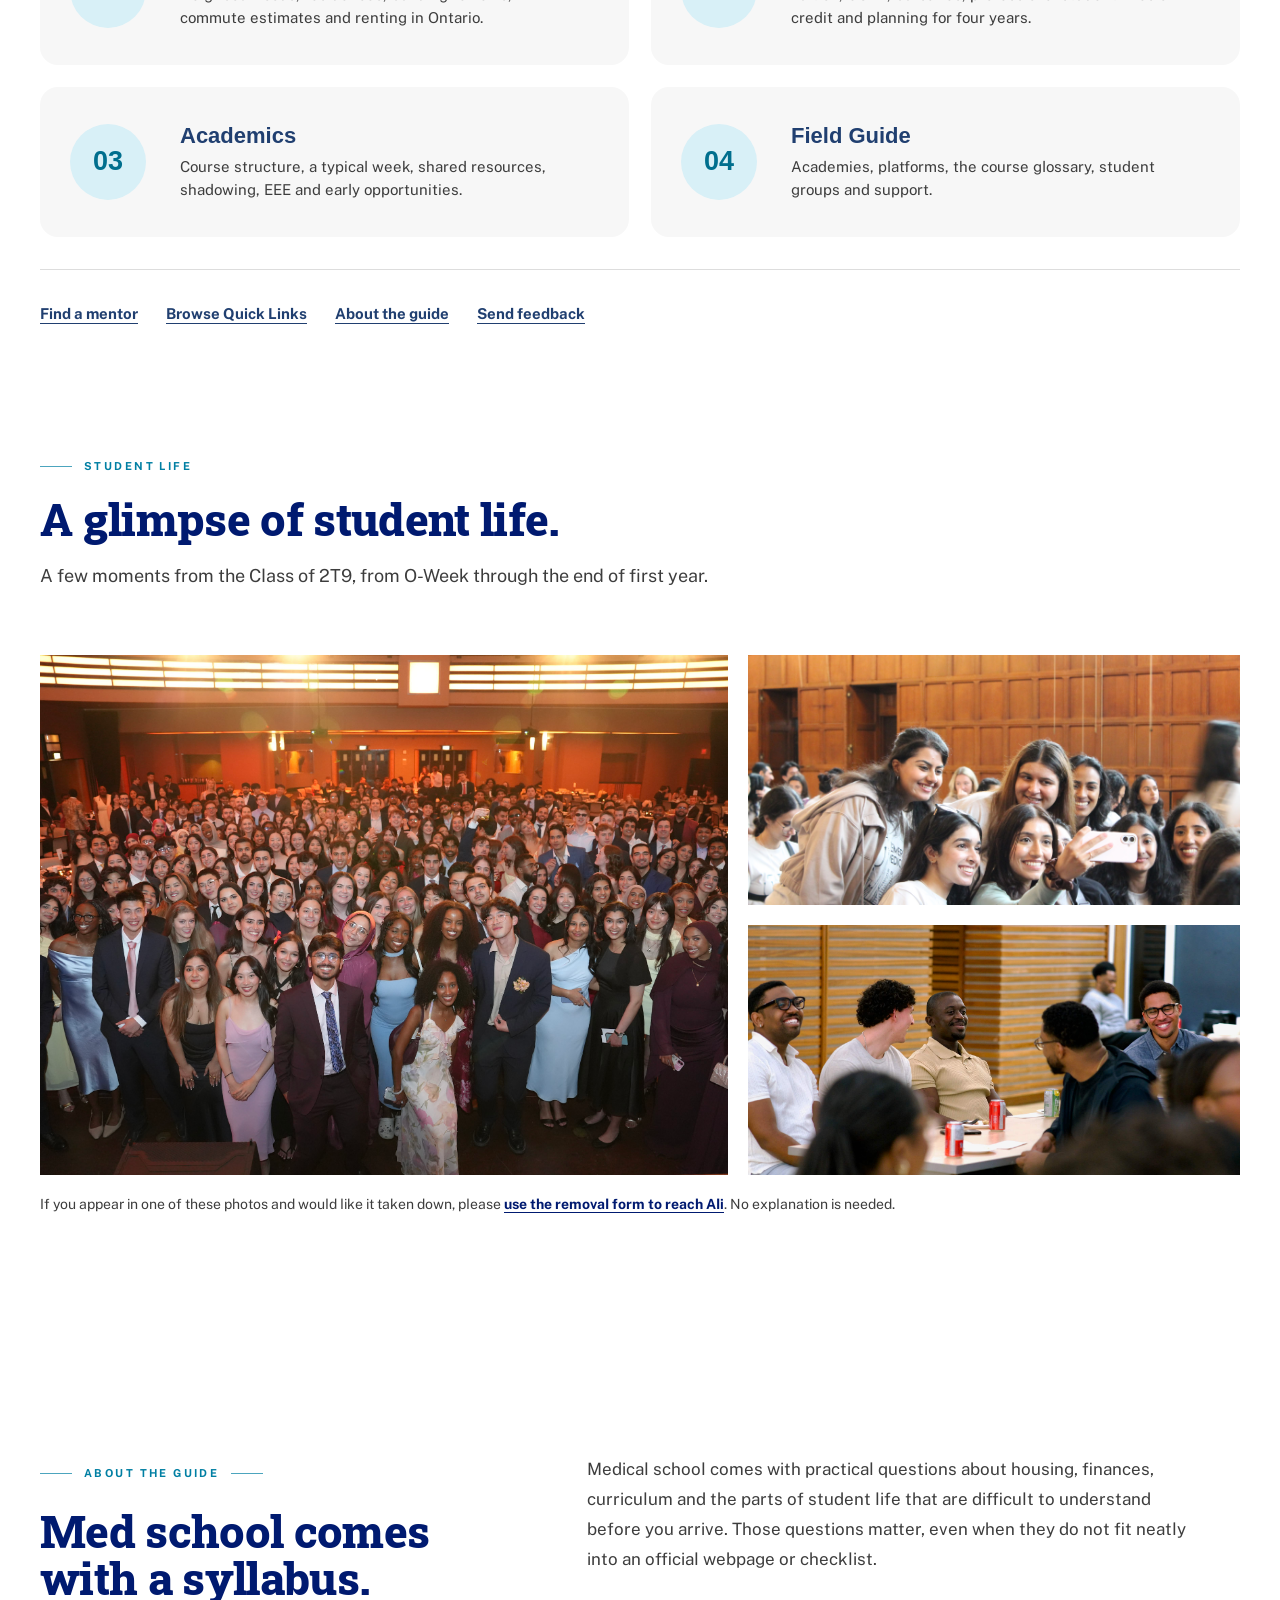
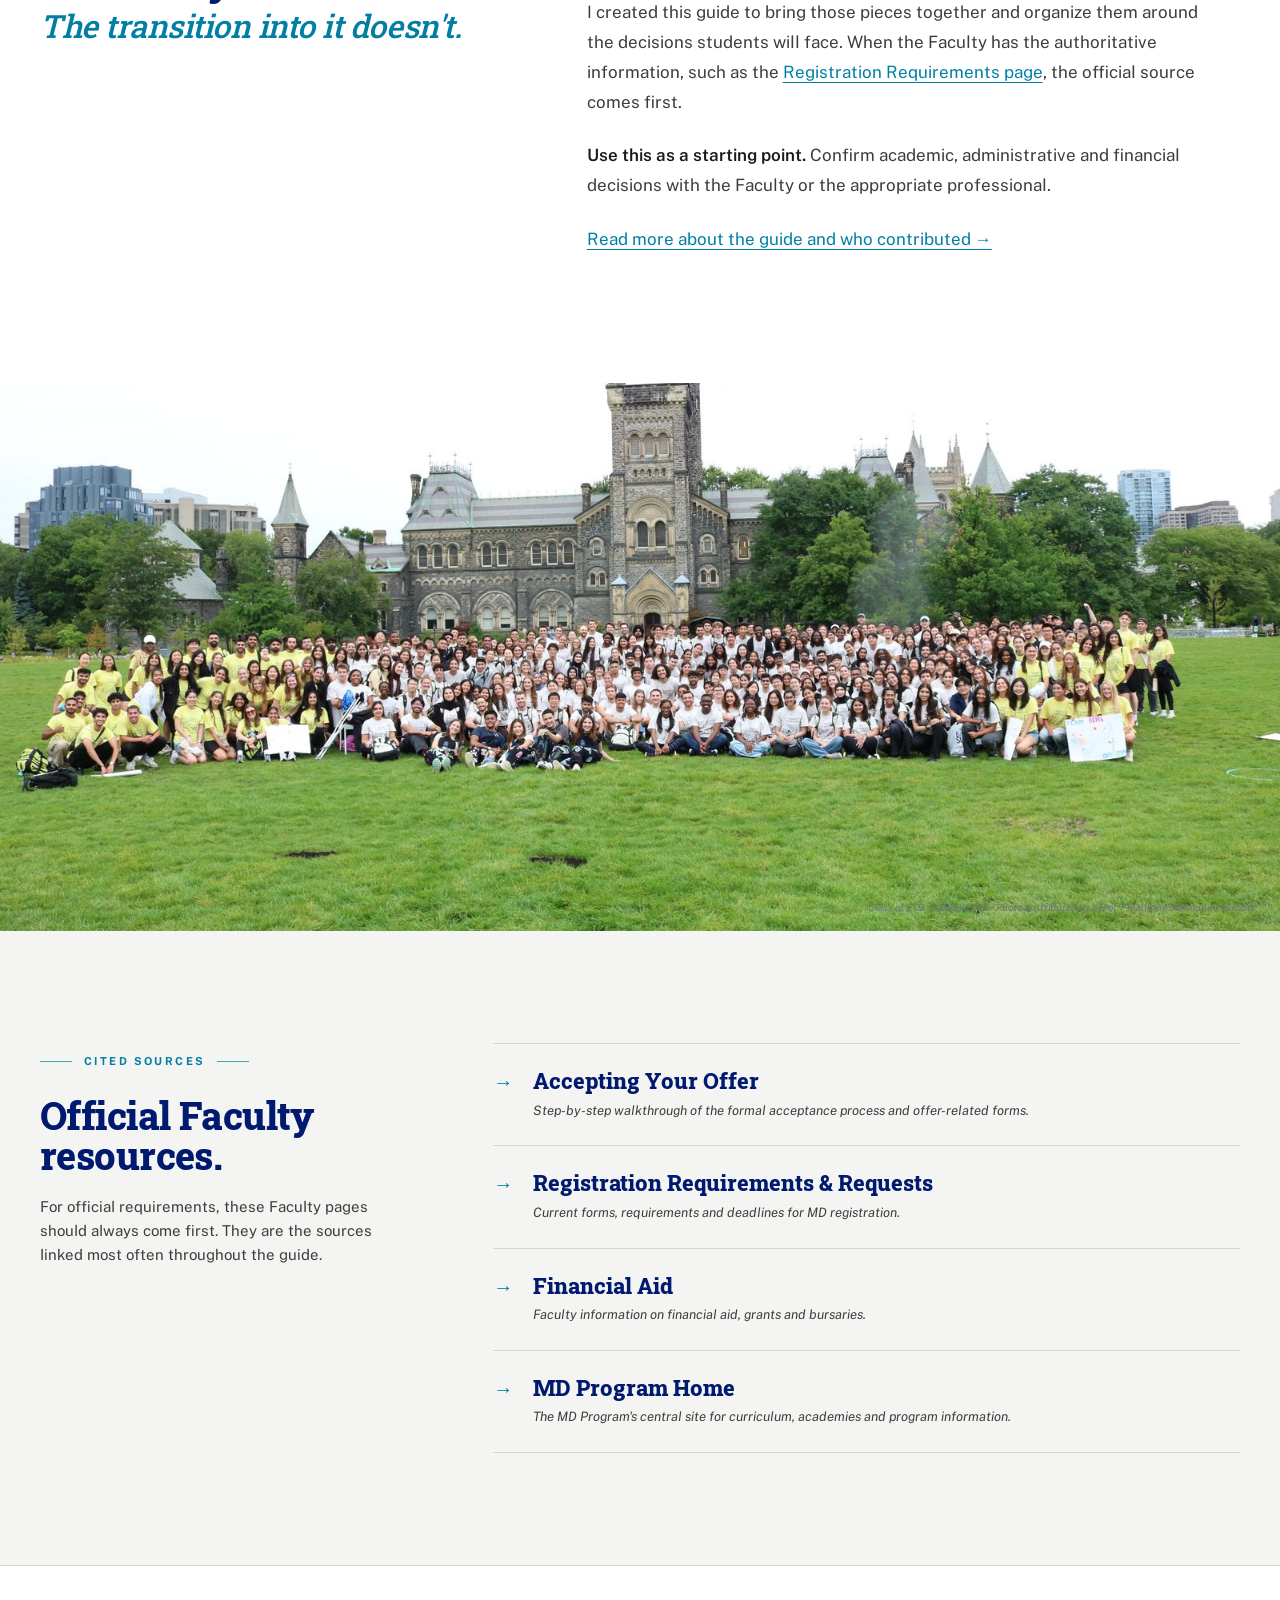
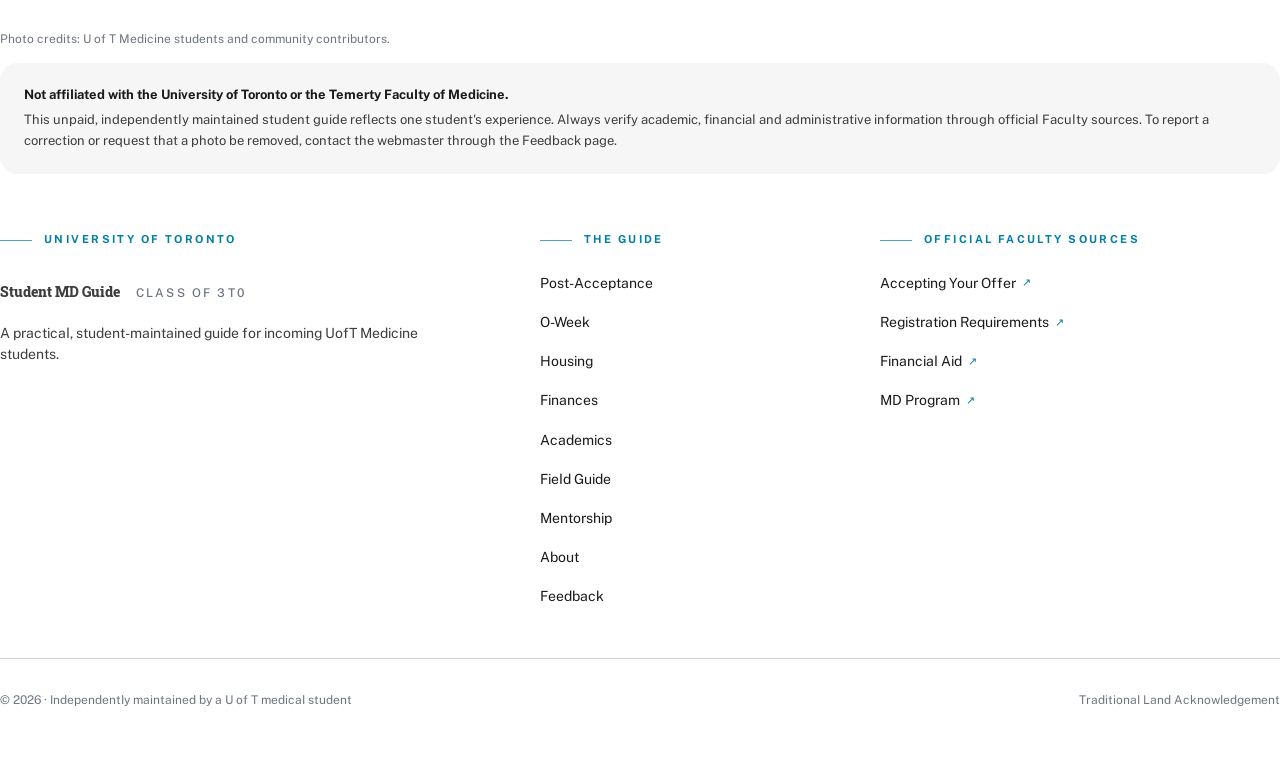
==== commit c10cccad: "Add files via upload" ====
--- a/index.html
+++ b/index.html
@@ -44,7 +44,7 @@
     font-size: 17px;
     line-height: 1.6;
     -webkit-font-smoothing: antialiased;
-    text-rendering: optimizeLegibility;
+    text-rendering: auto;
   }
   .font-display {
     font-family: 'Roboto Slab', Georgia, serif;
@@ -5885,58 +5885,41 @@
   }
 </style>
 <script>
-  // TOC scroll observer — highlights active section in sidebar
+  // TOC section tracking: event-driven, no work on every scroll frame.
   document.addEventListener('DOMContentLoaded', function() {
     var sidebar = document.querySelector('.toc-sidebar');
-    if (!sidebar) return;
+    if (!sidebar || !('IntersectionObserver' in window)) return;
     var links = Array.from(sidebar.querySelectorAll('a[href^="#"]'));
     if (!links.length) return;
-    var sections = links.map(function(a) {
-      var id = a.getAttribute('href').slice(1);
-      return document.getElementById(id);
-    }).filter(Boolean);
-
-    var offsets = [];
-    var activeIdx = -1;
-    var ticking = false;
-
-    function refreshOffsets() {
-      offsets = sections.map(function(section) { return section.offsetTop; });
-      scheduleUpdate();
+    var byId = new Map();
+    links.forEach(function(link) {
+      var id = link.getAttribute('href').slice(1);
+      var section = document.getElementById(id);
+      if (section) byId.set(section, link);
+    });
+    if (!byId.size) return;
+    var visible = new Set();
+    var activeLink = null;
+    function setActive(link) {
+      if (link === activeLink) return;
+      if (activeLink) activeLink.classList.remove('is-active');
+      activeLink = link;
+      if (activeLink) activeLink.classList.add('is-active');
     }
-
-    function update() {
-      var scrollY = window.scrollY + 140;
-      var nextIdx = 0;
-      for (var i = 0; i < offsets.length; i++) {
-        if (offsets[i] <= scrollY) nextIdx = i;
-        else break;
-      }
-      if (nextIdx !== activeIdx) {
-        activeIdx = nextIdx;
-        links.forEach(function(a, i) {
-          a.classList.toggle('is-active', i === activeIdx);
-        });
-      }
-      ticking = false;
-    }
-
-    function scheduleUpdate() {
-      if (!ticking) {
-        ticking = true;
-        requestAnimationFrame(update);
-      }
-    }
-
-    refreshOffsets();
-    window.addEventListener('scroll', scheduleUpdate, { passive: true });
-    window.addEventListener('resize', refreshOffsets);
-    window.addEventListener('load', refreshOffsets, { once: true });
-    document.addEventListener('click', function(event) {
-      if (event.target.closest && event.target.closest('.site-collapse-toggle')) {
-        setTimeout(refreshOffsets, 0);
-      }
-    });
+    var observer = new IntersectionObserver(function(entries) {
+      entries.forEach(function(entry) {
+        if (entry.isIntersecting) visible.add(entry.target);
+        else visible.delete(entry.target);
+      });
+      var candidate = null;
+      var best = Infinity;
+      visible.forEach(function(section) {
+        var distance = Math.abs(section.getBoundingClientRect().top - 128);
+        if (distance < best) { best = distance; candidate = section; }
+      });
+      if (candidate) setActive(byId.get(candidate));
+    }, { rootMargin: '-110px 0px -68% 0px', threshold: 0 });
+    byId.forEach(function(link, section) { observer.observe(section); });
   });
 
   // Photo carousel
@@ -7246,75 +7229,75 @@
 (function(){
   var btn=document.querySelector('.back-to-top');
   if(!btn) return;
-  var ticking=false;
-  function update(){btn.classList.toggle('visible',window.scrollY>600);ticking=false;}
-  window.addEventListener('scroll',function(){if(!ticking){ticking=true;requestAnimationFrame(update);}},{passive:true});
-  update();
+  if(!('IntersectionObserver' in window)) return;
+  var marker=document.createElement('span');
+  marker.setAttribute('aria-hidden','true');
+  marker.style.cssText='position:absolute;top:620px;left:0;width:1px;height:1px;pointer-events:none;';
+  document.body.appendChild(marker);
+  var observer=new IntersectionObserver(function(entries){
+    var entry=entries[0];
+    btn.classList.toggle('visible',!entry.isIntersecting && entry.boundingClientRect.top < 0);
+  });
+  observer.observe(marker);
 })();
 </script>
 
 <script id="site-collapsible-sections-script">
 (function(){
-  function visibleCandidate(el){return el && !el.matches('style,script,template');}
-  function topChildWithin(container,node){
-    var current=node;
-    while(current && current.parentElement!==container) current=current.parentElement;
-    return current;
-  }
-  function contentFor(section,header){
+  function topChild(container,node){
+    while(node && node.parentElement!==container) node=node.parentElement;
+    return node;
+  }
+  function collectTargets(section,header){
+    var container=header.closest('.container') || header.parentElement;
+    var anchor=topChild(container,header) || header;
     var targets=[];
-    var container=header.closest('.container') || header.parentElement;
-    var anchor=topChildWithin(container,header) || header;
-    var node=anchor.nextElementSibling;
-    while(node){if(visibleCandidate(node)) targets.push(node);node=node.nextElementSibling;}
+    for(var node=anchor.nextElementSibling; node; node=node.nextElementSibling){
+      if(!node.matches('style,script,template')) targets.push(node);
+    }
     if(!targets.length && container!==section){
-      var outer=topChildWithin(section,container) || container;
-      node=outer.nextElementSibling;
-      while(node){if(visibleCandidate(node)) targets.push(node);node=node.nextElementSibling;}
+      var outer=topChild(section,container) || container;
+      for(node=outer.nextElementSibling; node; node=node.nextElementSibling){
+        if(!node.matches('style,script,template')) targets.push(node);
+      }
     }
     return targets;
-  }
-  function worthwhile(section,targets){
-    if(!targets || targets.length<2) return false;
-    var structural=section.querySelectorAll('table,details,ul,ol,[class*="grid"],[class*="cards"],[class*="timeline"],[class*="map"],[class*="comparison"],[class*="directory"],[class*="sequence"]').length;
-    var paragraphs=section.querySelectorAll('p').length;
-    return structural>=2 || targets.length>=4 || paragraphs>=5;
   }
   function setup(section){
     if(section.dataset.collapsibleReady==='true' || section.dataset.noCollapse==='true') return;
     var header=section.querySelector(':scope > .container > .section-header, :scope > .section-header');
     if(!header) return;
-    var targets=contentFor(section,header);
-    if(!worthwhile(section,targets)) return;
+    var targets=collectTargets(section,header);
+    var forced=section.dataset.forceCollapse==='true';
+    if(!targets.length || (!forced && targets.length<3)) return;
     section.dataset.collapsibleReady='true';
+    var heading=header.querySelector('h1,h2,h3');
+    var label=heading ? heading.textContent.trim() : 'section';
     var control=document.createElement('div');
     control.className='site-collapse-control';
     var button=document.createElement('button');
-    button.type='button';button.className='site-collapse-toggle';button.setAttribute('aria-expanded','true');
-    var heading=header.querySelector('h1,h2,h3');
-    var label=heading ? heading.textContent.trim() : 'section';
+    button.type='button';
+    button.className='site-collapse-toggle';
+    button.setAttribute('aria-expanded','true');
     button.setAttribute('aria-label','Collapse section: '+label);
     button.innerHTML='<span class="site-collapse-label">Collapse section</span><span class="site-collapse-chevron" aria-hidden="true">↑</span>';
-    control.appendChild(button);header.appendChild(control);
-    function setOpen(open){
+    control.appendChild(button);
+    header.appendChild(control);
+    button.addEventListener('click',function(){
+      var open=button.getAttribute('aria-expanded')!=='true';
       targets.forEach(function(el){el.hidden=!open;});
       button.setAttribute('aria-expanded',open?'true':'false');
       button.setAttribute('aria-label',(open?'Collapse':'Expand')+' section: '+label);
       button.querySelector('.site-collapse-label').textContent=open?'Collapse section':'Expand section';
       button.querySelector('.site-collapse-chevron').textContent=open?'↑':'↓';
       section.classList.toggle('is-site-collapsed',!open);
-    }
-    button.addEventListener('click',function(){setOpen(button.getAttribute('aria-expanded')!=='true');});
+    });
   }
   function init(){
     document.querySelectorAll('main > section, main .section').forEach(setup);
   }
-  function schedule(){
-    if('requestIdleCallback' in window) requestIdleCallback(init,{timeout:700});
-    else setTimeout(init,32);
-  }
-  if(document.readyState==='loading') document.addEventListener('DOMContentLoaded',schedule,{once:true});
-  else schedule();
+  if(document.readyState==='loading') document.addEventListener('DOMContentLoaded',init,{once:true});
+  else init();
 })();
 </script>
 
